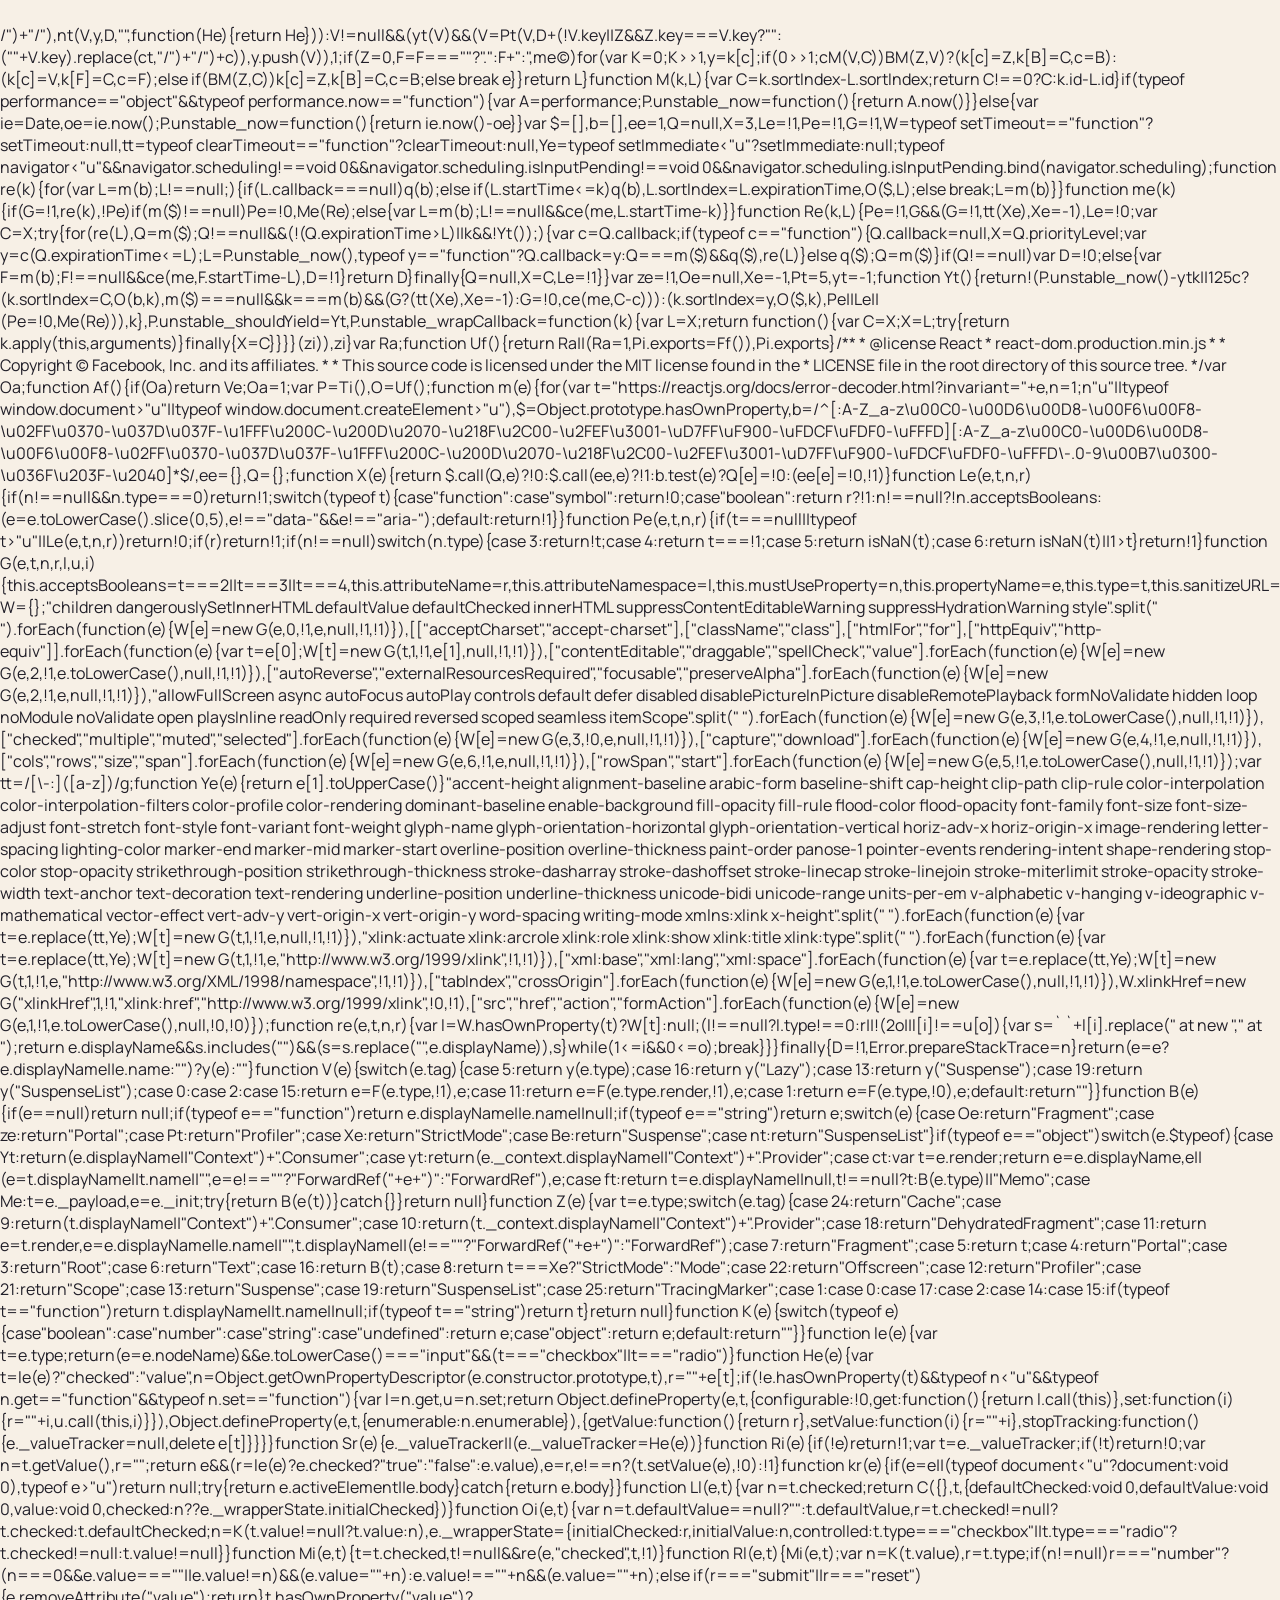
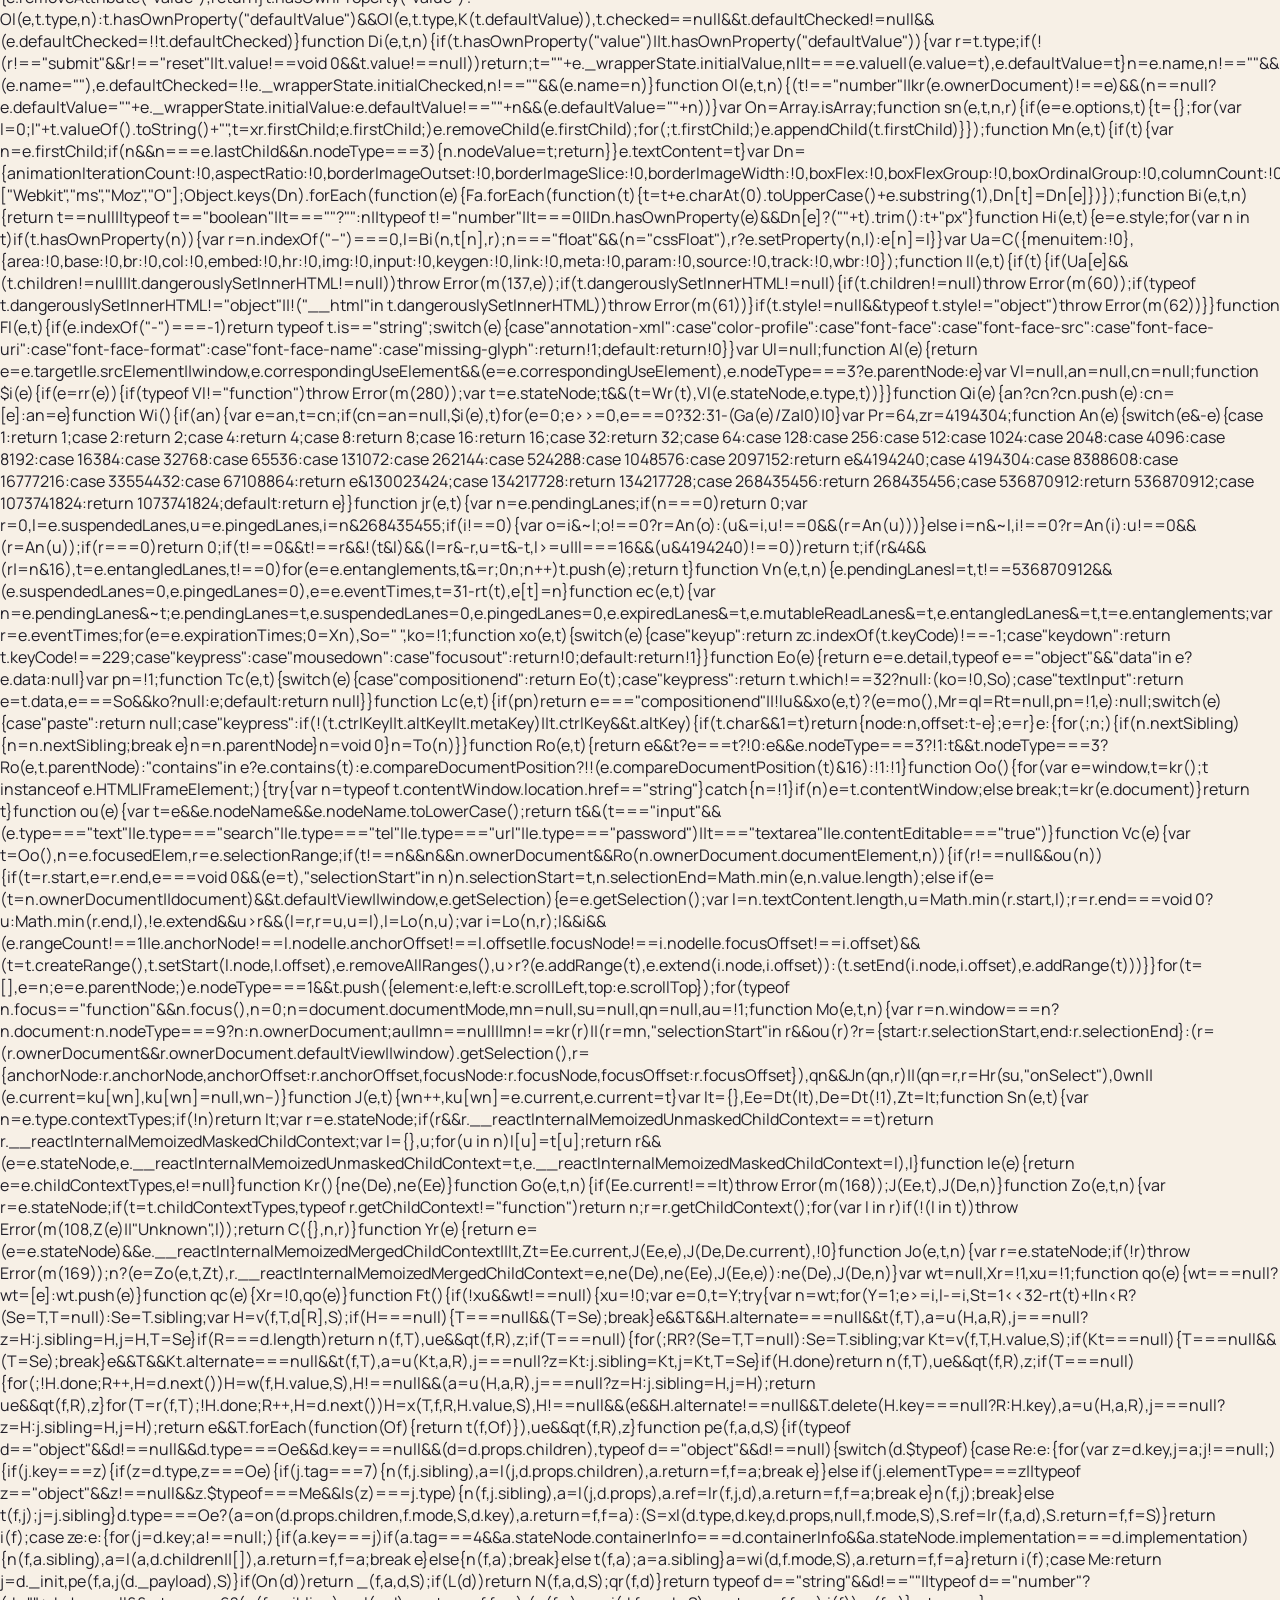
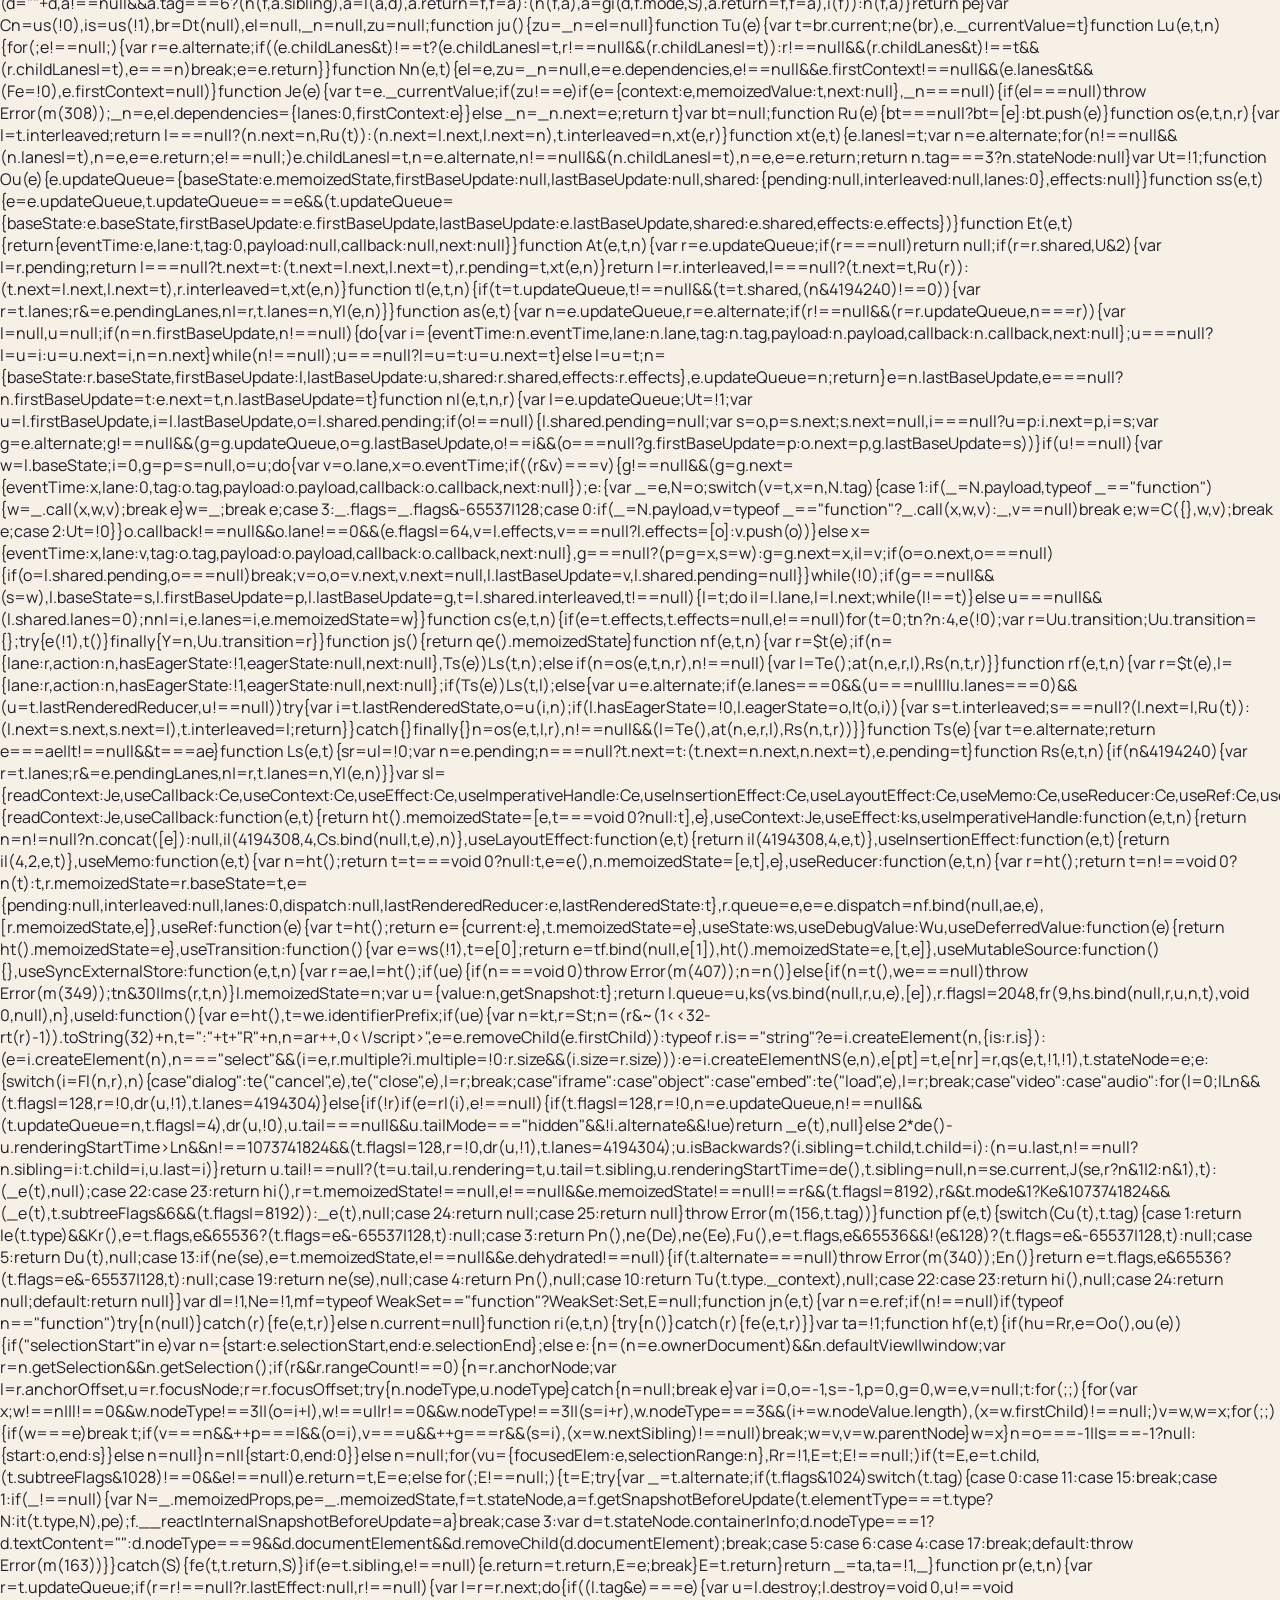
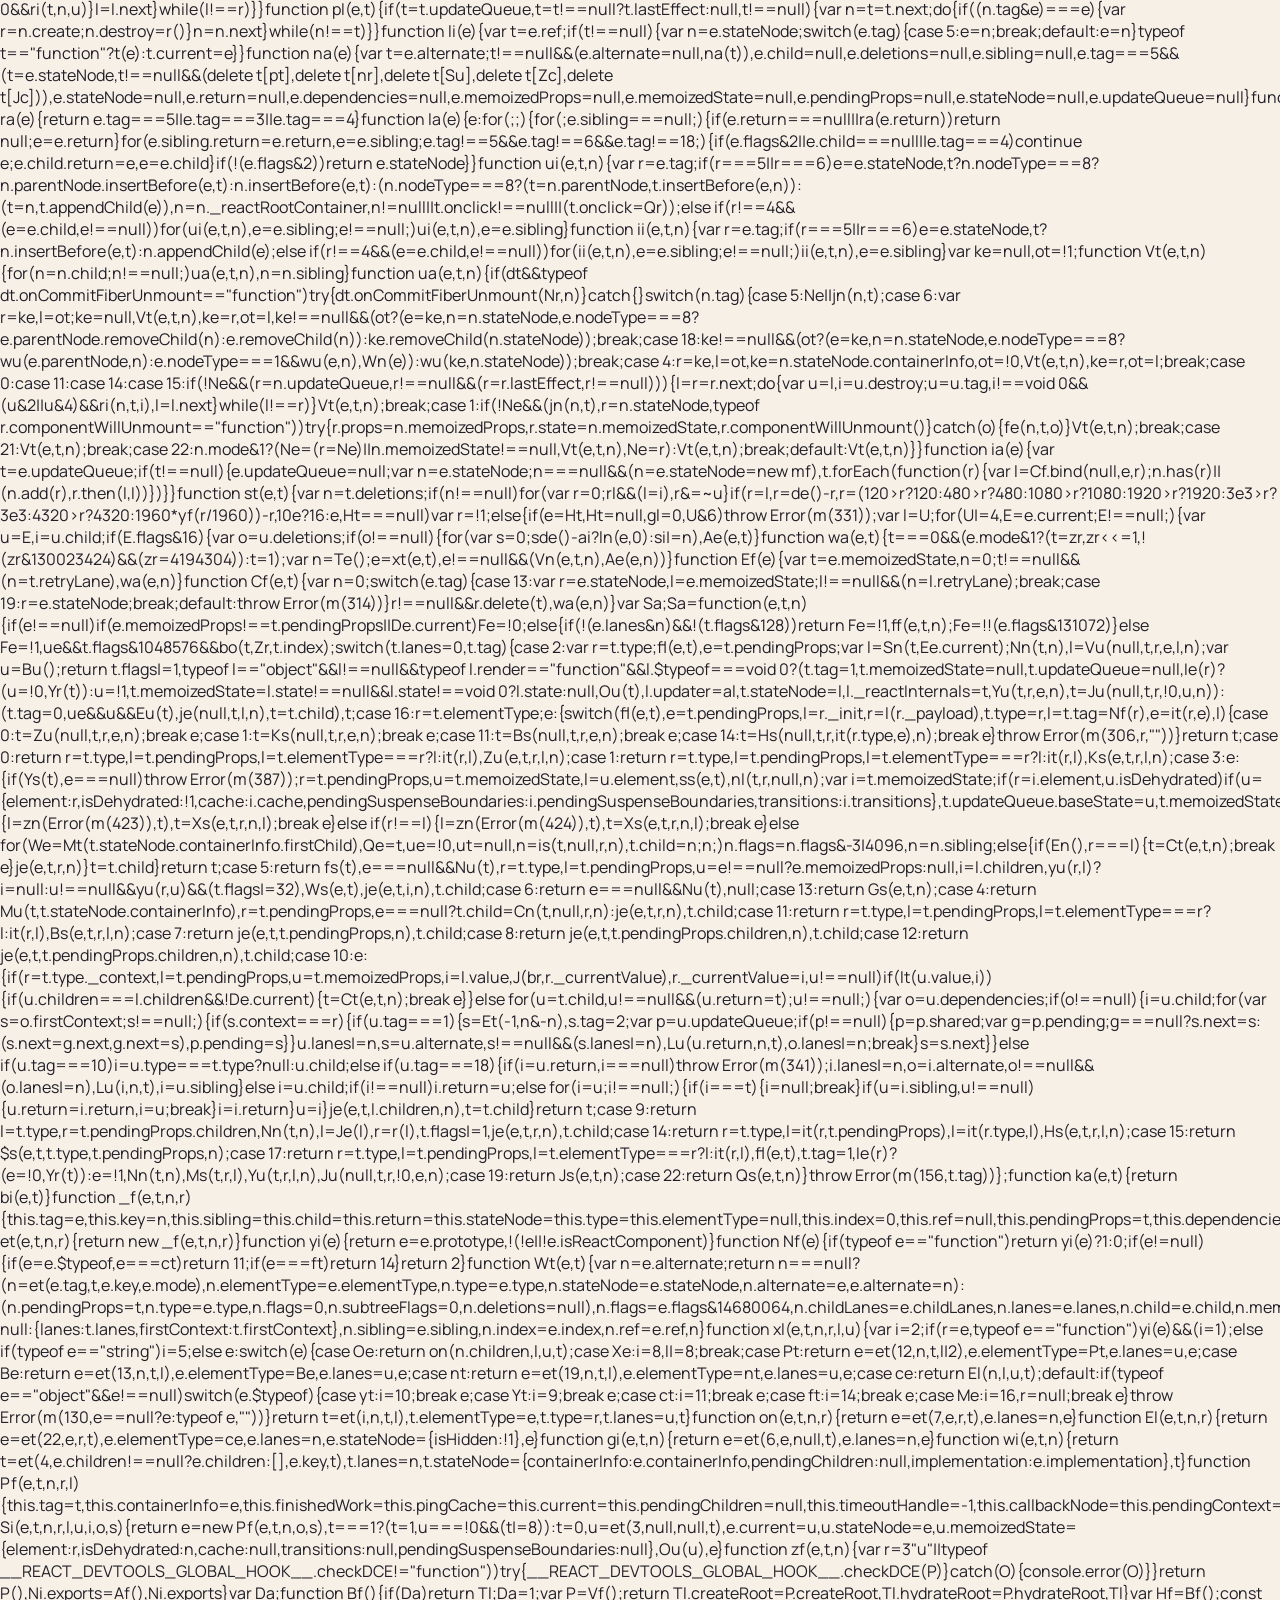
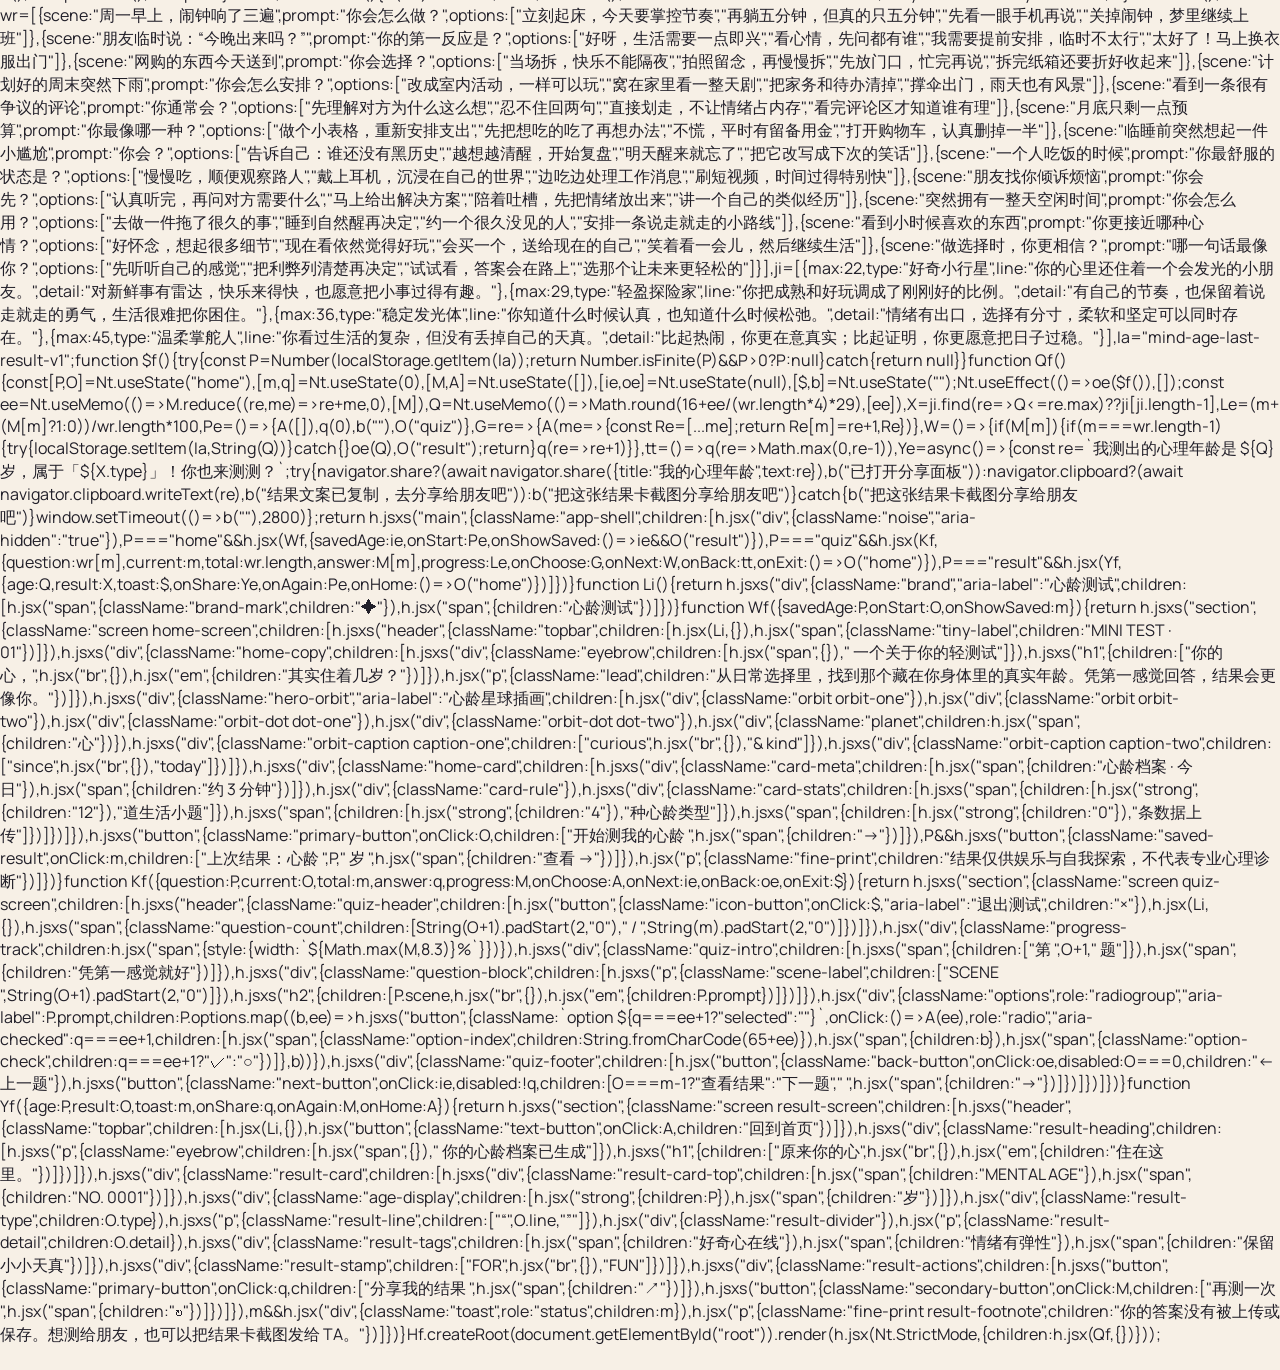
==== index.html @ 65d431ed "chore: set GitHub Pages entrypoint" ====
<!doctype html>
<html lang="zh-CN">
  <head>
    <meta charset="UTF-8" />
    <meta name="viewport" content="width=device-width, initial-scale=1.0, viewport-fit=cover" />
    <meta name="theme-color" content="#f7f0e6" />
    <meta name="description" content="一个轻松有趣的心理年龄互动测试。" />
    <link rel="icon" href="data:image/svg+xml,%3Csvg xmlns='http://www.w3.org/2000/svg' viewBox='0 0 100 100'%3E%3Ccircle cx='50' cy='50' r='46' fill='%23453de6'/%3E%3Ctext x='50' y='65' text-anchor='middle' font-size='54' fill='%23fff8ef'%3E心%3C/text%3E%3C/svg%3E" />
    <title>心龄测试 · 你的心住着几岁？</title>
    <script type="module">(function(){const O=document.createElement("link").relList;if(O&&O.supports&&O.supports("modulepreload"))return;for(const M of document.querySelectorAll('link[rel="modulepreload"]'))q(M);new MutationObserver(M=>{for(const A of M)if(A.type==="childList")for(const ie of A.addedNodes)ie.tagName==="LINK"&&ie.rel==="modulepreload"&&q(ie)}).observe(document,{childList:!0,subtree:!0});function m(M){const A={};return M.integrity&&(A.integrity=M.integrity),M.referrerPolicy&&(A.referrerPolicy=M.referrerPolicy),M.crossOrigin==="use-credentials"?A.credentials="include":M.crossOrigin==="anonymous"?A.credentials="omit":A.credentials="same-origin",A}function q(M){if(M.ep)return;M.ep=!0;const A=m(M);fetch(M.href,A)}})();var Ci={exports:{}},gr={},_i={exports:{}},I={};/**
 * @license React
 * react.production.min.js
 *
 * Copyright (c) Facebook, Inc. and its affiliates.
 *
 * This source code is licensed under the MIT license found in the
 * LICENSE file in the root directory of this source tree.
 */var Pa;function Mf(){if(Pa)return I;Pa=1;var P=Symbol.for("react.element"),O=Symbol.for("react.portal"),m=Symbol.for("react.fragment"),q=Symbol.for("react.strict_mode"),M=Symbol.for("react.profiler"),A=Symbol.for("react.provider"),ie=Symbol.for("react.context"),oe=Symbol.for("react.forward_ref"),$=Symbol.for("react.suspense"),b=Symbol.for("react.memo"),ee=Symbol.for("react.lazy"),Q=Symbol.iterator;function X(c){return c===null||typeof c!="object"?null:(c=Q&&c[Q]||c["@@iterator"],typeof c=="function"?c:null)}var Le={isMounted:function(){return!1},enqueueForceUpdate:function(){},enqueueReplaceState:function(){},enqueueSetState:function(){}},Pe=Object.assign,G={};function W(c,y,D){this.props=c,this.context=y,this.refs=G,this.updater=D||Le}W.prototype.isReactComponent={},W.prototype.setState=function(c,y){if(typeof c!="object"&&typeof c!="function"&&c!=null)throw Error("setState(...): takes an object of state variables to update or a function which returns an object of state variables.");this.updater.enqueueSetState(this,c,y,"setState")},W.prototype.forceUpdate=function(c){this.updater.enqueueForceUpdate(this,c,"forceUpdate")};function tt(){}tt.prototype=W.prototype;function Ye(c,y,D){this.props=c,this.context=y,this.refs=G,this.updater=D||Le}var re=Ye.prototype=new tt;re.constructor=Ye,Pe(re,W.prototype),re.isPureReactComponent=!0;var me=Array.isArray,Re=Object.prototype.hasOwnProperty,ze={current:null},Oe={key:!0,ref:!0,__self:!0,__source:!0};function Xe(c,y,D){var F,V={},B=null,Z=null;if(y!=null)for(F in y.ref!==void 0&&(Z=y.ref),y.key!==void 0&&(B=""+y.key),y)Re.call(y,F)&&!Oe.hasOwnProperty(F)&&(V[F]=y[F]);var K=arguments.length-2;if(K===1)V.children=D;else if(1<K){for(var le=Array(K),He=0;He<K;He++)le[He]=arguments[He+2];V.children=le}if(c&&c.defaultProps)for(F in K=c.defaultProps,K)V[F]===void 0&&(V[F]=K[F]);return{$typeof:P,type:c,key:B,ref:Z,props:V,_owner:ze.current}}function Pt(c,y){return{$typeof:P,type:c.type,key:y,ref:c.ref,props:c.props,_owner:c._owner}}function yt(c){return typeof c=="object"&&c!==null&&c.$typeof===P}function Yt(c){var y={"=":"=0",":":"=2"};return"$"+c.replace(/[=:]/g,function(D){return y[D]})}var ct=/\/+/g;function Be(c,y){return typeof c=="object"&&c!==null&&c.key!=null?Yt(""+c.key):y.toString(36)}function nt(c,y,D,F,V){var B=typeof c;(B==="undefined"||B==="boolean")&&(c=null);var Z=!1;if(c===null)Z=!0;else switch(B){case"string":case"number":Z=!0;break;case"object":switch(c.$typeof){case P:case O:Z=!0}}if(Z)return Z=c,V=V(Z),c=F===""?"."+Be(Z,0):F,me(V)?(D="",c!=null&&(D=c.replace(ct,"<script type="module" crossorigin src="/assets/index-CjCJSIDl.js"></script>/")+"/"),nt(V,y,D,"",function(He){return He})):V!=null&&(yt(V)&&(V=Pt(V,D+(!V.key||Z&&Z.key===V.key?"":(""+V.key).replace(ct,"<script type="module" crossorigin src="/assets/index-CjCJSIDl.js"></script>/")+"/")+c)),y.push(V)),1;if(Z=0,F=F===""?".":F+":",me(c))for(var K=0;K<c.length;K++){B=c[K];var le=F+Be(B,K);Z+=nt(B,y,D,le,V)}else if(le=X(c),typeof le=="function")for(c=le.call(c),K=0;!(B=c.next()).done;)B=B.value,le=F+Be(B,K++),Z+=nt(B,y,D,le,V);else if(B==="object")throw y=String(c),Error("Objects are not valid as a React child (found: "+(y==="[object Object]"?"object with keys {"+Object.keys(c).join(", ")+"}":y)+"). If you meant to render a collection of children, use an array instead.");return Z}function ft(c,y,D){if(c==null)return c;var F=[],V=0;return nt(c,F,"","",function(B){return y.call(D,B,V++)}),F}function Me(c){if(c._status===-1){var y=c._result;y=y(),y.then(function(D){(c._status===0||c._status===-1)&&(c._status=1,c._result=D)},function(D){(c._status===0||c._status===-1)&&(c._status=2,c._result=D)}),c._status===-1&&(c._status=0,c._result=y)}if(c._status===1)return c._result.default;throw c._result}var ce={current:null},k={transition:null},L={ReactCurrentDispatcher:ce,ReactCurrentBatchConfig:k,ReactCurrentOwner:ze};function C(){throw Error("act(...) is not supported in production builds of React.")}return I.Children={map:ft,forEach:function(c,y,D){ft(c,function(){y.apply(this,arguments)},D)},count:function(c){var y=0;return ft(c,function(){y++}),y},toArray:function(c){return ft(c,function(y){return y})||[]},only:function(c){if(!yt(c))throw Error("React.Children.only expected to receive a single React element child.");return c}},I.Component=W,I.Fragment=m,I.Profiler=M,I.PureComponent=Ye,I.StrictMode=q,I.Suspense=$,I.__SECRET_INTERNALS_DO_NOT_USE_OR_YOU_WILL_BE_FIRED=L,I.act=C,I.cloneElement=function(c,y,D){if(c==null)throw Error("React.cloneElement(...): The argument must be a React element, but you passed "+c+".");var F=Pe({},c.props),V=c.key,B=c.ref,Z=c._owner;if(y!=null){if(y.ref!==void 0&&(B=y.ref,Z=ze.current),y.key!==void 0&&(V=""+y.key),c.type&&c.type.defaultProps)var K=c.type.defaultProps;for(le in y)Re.call(y,le)&&!Oe.hasOwnProperty(le)&&(F[le]=y[le]===void 0&&K!==void 0?K[le]:y[le])}var le=arguments.length-2;if(le===1)F.children=D;else if(1<le){K=Array(le);for(var He=0;He<le;He++)K[He]=arguments[He+2];F.children=K}return{$typeof:P,type:c.type,key:V,ref:B,props:F,_owner:Z}},I.createContext=function(c){return c={$typeof:ie,_currentValue:c,_currentValue2:c,_threadCount:0,Provider:null,Consumer:null,_defaultValue:null,_globalName:null},c.Provider={$typeof:A,_context:c},c.Consumer=c},I.createElement=Xe,I.createFactory=function(c){var y=Xe.bind(null,c);return y.type=c,y},I.createRef=function(){return{current:null}},I.forwardRef=function(c){return{$typeof:oe,render:c}},I.isValidElement=yt,I.lazy=function(c){return{$typeof:ee,_payload:{_status:-1,_result:c},_init:Me}},I.memo=function(c,y){return{$typeof:b,type:c,compare:y===void 0?null:y}},I.startTransition=function(c){var y=k.transition;k.transition={};try{c()}finally{k.transition=y}},I.unstable_act=C,I.useCallback=function(c,y){return ce.current.useCallback(c,y)},I.useContext=function(c){return ce.current.useContext(c)},I.useDebugValue=function(){},I.useDeferredValue=function(c){return ce.current.useDeferredValue(c)},I.useEffect=function(c,y){return ce.current.useEffect(c,y)},I.useId=function(){return ce.current.useId()},I.useImperativeHandle=function(c,y,D){return ce.current.useImperativeHandle(c,y,D)},I.useInsertionEffect=function(c,y){return ce.current.useInsertionEffect(c,y)},I.useLayoutEffect=function(c,y){return ce.current.useLayoutEffect(c,y)},I.useMemo=function(c,y){return ce.current.useMemo(c,y)},I.useReducer=function(c,y,D){return ce.current.useReducer(c,y,D)},I.useRef=function(c){return ce.current.useRef(c)},I.useState=function(c){return ce.current.useState(c)},I.useSyncExternalStore=function(c,y,D){return ce.current.useSyncExternalStore(c,y,D)},I.useTransition=function(){return ce.current.useTransition()},I.version="18.3.1",I}var za;function Ti(){return za||(za=1,_i.exports=Mf()),_i.exports}/**
 * @license React
 * react-jsx-runtime.production.min.js
 *
 * Copyright (c) Facebook, Inc. and its affiliates.
 *
 * This source code is licensed under the MIT license found in the
 * LICENSE file in the root directory of this source tree.
 */var ja;function Df(){if(ja)return gr;ja=1;var P=Ti(),O=Symbol.for("react.element"),m=Symbol.for("react.fragment"),q=Object.prototype.hasOwnProperty,M=P.__SECRET_INTERNALS_DO_NOT_USE_OR_YOU_WILL_BE_FIRED.ReactCurrentOwner,A={key:!0,ref:!0,__self:!0,__source:!0};function ie(oe,$,b){var ee,Q={},X=null,Le=null;b!==void 0&&(X=""+b),$.key!==void 0&&(X=""+$.key),$.ref!==void 0&&(Le=$.ref);for(ee in $)q.call($,ee)&&!A.hasOwnProperty(ee)&&(Q[ee]=$[ee]);if(oe&&oe.defaultProps)for(ee in $=oe.defaultProps,$)Q[ee]===void 0&&(Q[ee]=$[ee]);return{$typeof:O,type:oe,key:X,ref:Le,props:Q,_owner:M.current}}return gr.Fragment=m,gr.jsx=ie,gr.jsxs=ie,gr}var Ta;function If(){return Ta||(Ta=1,Ci.exports=Df()),Ci.exports}var h=If(),Nt=Ti(),Tl={},Ni={exports:{}},Ve={},Pi={exports:{}},zi={};/**
 * @license React
 * scheduler.production.min.js
 *
 * Copyright (c) Facebook, Inc. and its affiliates.
 *
 * This source code is licensed under the MIT license found in the
 * LICENSE file in the root directory of this source tree.
 */var La;function Ff(){return La||(La=1,function(P){function O(k,L){var C=k.length;k.push(L);e:for(;0<C;){var c=C-1>>>1,y=k[c];if(0<M(y,L))k[c]=L,k[C]=y,C=c;else break e}}function m(k){return k.length===0?null:k[0]}function q(k){if(k.length===0)return null;var L=k[0],C=k.pop();if(C!==L){k[0]=C;e:for(var c=0,y=k.length,D=y>>>1;c<D;){var F=2*(c+1)-1,V=k[F],B=F+1,Z=k[B];if(0>M(V,C))B<y&&0>M(Z,V)?(k[c]=Z,k[B]=C,c=B):(k[c]=V,k[F]=C,c=F);else if(B<y&&0>M(Z,C))k[c]=Z,k[B]=C,c=B;else break e}}return L}function M(k,L){var C=k.sortIndex-L.sortIndex;return C!==0?C:k.id-L.id}if(typeof performance=="object"&&typeof performance.now=="function"){var A=performance;P.unstable_now=function(){return A.now()}}else{var ie=Date,oe=ie.now();P.unstable_now=function(){return ie.now()-oe}}var $=[],b=[],ee=1,Q=null,X=3,Le=!1,Pe=!1,G=!1,W=typeof setTimeout=="function"?setTimeout:null,tt=typeof clearTimeout=="function"?clearTimeout:null,Ye=typeof setImmediate<"u"?setImmediate:null;typeof navigator<"u"&&navigator.scheduling!==void 0&&navigator.scheduling.isInputPending!==void 0&&navigator.scheduling.isInputPending.bind(navigator.scheduling);function re(k){for(var L=m(b);L!==null;){if(L.callback===null)q(b);else if(L.startTime<=k)q(b),L.sortIndex=L.expirationTime,O($,L);else break;L=m(b)}}function me(k){if(G=!1,re(k),!Pe)if(m($)!==null)Pe=!0,Me(Re);else{var L=m(b);L!==null&&ce(me,L.startTime-k)}}function Re(k,L){Pe=!1,G&&(G=!1,tt(Xe),Xe=-1),Le=!0;var C=X;try{for(re(L),Q=m($);Q!==null&&(!(Q.expirationTime>L)||k&&!Yt());){var c=Q.callback;if(typeof c=="function"){Q.callback=null,X=Q.priorityLevel;var y=c(Q.expirationTime<=L);L=P.unstable_now(),typeof y=="function"?Q.callback=y:Q===m($)&&q($),re(L)}else q($);Q=m($)}if(Q!==null)var D=!0;else{var F=m(b);F!==null&&ce(me,F.startTime-L),D=!1}return D}finally{Q=null,X=C,Le=!1}}var ze=!1,Oe=null,Xe=-1,Pt=5,yt=-1;function Yt(){return!(P.unstable_now()-yt<Pt)}function ct(){if(Oe!==null){var k=P.unstable_now();yt=k;var L=!0;try{L=Oe(!0,k)}finally{L?Be():(ze=!1,Oe=null)}}else ze=!1}var Be;if(typeof Ye=="function")Be=function(){Ye(ct)};else if(typeof MessageChannel<"u"){var nt=new MessageChannel,ft=nt.port2;nt.port1.onmessage=ct,Be=function(){ft.postMessage(null)}}else Be=function(){W(ct,0)};function Me(k){Oe=k,ze||(ze=!0,Be())}function ce(k,L){Xe=W(function(){k(P.unstable_now())},L)}P.unstable_IdlePriority=5,P.unstable_ImmediatePriority=1,P.unstable_LowPriority=4,P.unstable_NormalPriority=3,P.unstable_Profiling=null,P.unstable_UserBlockingPriority=2,P.unstable_cancelCallback=function(k){k.callback=null},P.unstable_continueExecution=function(){Pe||Le||(Pe=!0,Me(Re))},P.unstable_forceFrameRate=function(k){0>k||125<k?console.error("forceFrameRate takes a positive int between 0 and 125, forcing frame rates higher than 125 fps is not supported"):Pt=0<k?Math.floor(1e3/k):5},P.unstable_getCurrentPriorityLevel=function(){return X},P.unstable_getFirstCallbackNode=function(){return m($)},P.unstable_next=function(k){switch(X){case 1:case 2:case 3:var L=3;break;default:L=X}var C=X;X=L;try{return k()}finally{X=C}},P.unstable_pauseExecution=function(){},P.unstable_requestPaint=function(){},P.unstable_runWithPriority=function(k,L){switch(k){case 1:case 2:case 3:case 4:case 5:break;default:k=3}var C=X;X=k;try{return L()}finally{X=C}},P.unstable_scheduleCallback=function(k,L,C){var c=P.unstable_now();switch(typeof C=="object"&&C!==null?(C=C.delay,C=typeof C=="number"&&0<C?c+C:c):C=c,k){case 1:var y=-1;break;case 2:y=250;break;case 5:y=1073741823;break;case 4:y=1e4;break;default:y=5e3}return y=C+y,k={id:ee++,callback:L,priorityLevel:k,startTime:C,expirationTime:y,sortIndex:-1},C>c?(k.sortIndex=C,O(b,k),m($)===null&&k===m(b)&&(G?(tt(Xe),Xe=-1):G=!0,ce(me,C-c))):(k.sortIndex=y,O($,k),Pe||Le||(Pe=!0,Me(Re))),k},P.unstable_shouldYield=Yt,P.unstable_wrapCallback=function(k){var L=X;return function(){var C=X;X=L;try{return k.apply(this,arguments)}finally{X=C}}}}(zi)),zi}var Ra;function Uf(){return Ra||(Ra=1,Pi.exports=Ff()),Pi.exports}/**
 * @license React
 * react-dom.production.min.js
 *
 * Copyright (c) Facebook, Inc. and its affiliates.
 *
 * This source code is licensed under the MIT license found in the
 * LICENSE file in the root directory of this source tree.
 */var Oa;function Af(){if(Oa)return Ve;Oa=1;var P=Ti(),O=Uf();function m(e){for(var t="https://reactjs.org/docs/error-decoder.html?invariant="+e,n=1;n<arguments.length;n++)t+="&args[]="+encodeURIComponent(arguments[n]);return"Minified React error #"+e+"; visit "+t+" for the full message or use the non-minified dev environment for full errors and additional helpful warnings."}var q=new Set,M={};function A(e,t){ie(e,t),ie(e+"Capture",t)}function ie(e,t){for(M[e]=t,e=0;e<t.length;e++)q.add(t[e])}var oe=!(typeof window>"u"||typeof window.document>"u"||typeof window.document.createElement>"u"),$=Object.prototype.hasOwnProperty,b=/^[:A-Z_a-z\u00C0-\u00D6\u00D8-\u00F6\u00F8-\u02FF\u0370-\u037D\u037F-\u1FFF\u200C-\u200D\u2070-\u218F\u2C00-\u2FEF\u3001-\uD7FF\uF900-\uFDCF\uFDF0-\uFFFD][:A-Z_a-z\u00C0-\u00D6\u00D8-\u00F6\u00F8-\u02FF\u0370-\u037D\u037F-\u1FFF\u200C-\u200D\u2070-\u218F\u2C00-\u2FEF\u3001-\uD7FF\uF900-\uFDCF\uFDF0-\uFFFD\-.0-9\u00B7\u0300-\u036F\u203F-\u2040]*$/,ee={},Q={};function X(e){return $.call(Q,e)?!0:$.call(ee,e)?!1:b.test(e)?Q[e]=!0:(ee[e]=!0,!1)}function Le(e,t,n,r){if(n!==null&&n.type===0)return!1;switch(typeof t){case"function":case"symbol":return!0;case"boolean":return r?!1:n!==null?!n.acceptsBooleans:(e=e.toLowerCase().slice(0,5),e!=="data-"&&e!=="aria-");default:return!1}}function Pe(e,t,n,r){if(t===null||typeof t>"u"||Le(e,t,n,r))return!0;if(r)return!1;if(n!==null)switch(n.type){case 3:return!t;case 4:return t===!1;case 5:return isNaN(t);case 6:return isNaN(t)||1>t}return!1}function G(e,t,n,r,l,u,i){this.acceptsBooleans=t===2||t===3||t===4,this.attributeName=r,this.attributeNamespace=l,this.mustUseProperty=n,this.propertyName=e,this.type=t,this.sanitizeURL=u,this.removeEmptyString=i}var W={};"children dangerouslySetInnerHTML defaultValue defaultChecked innerHTML suppressContentEditableWarning suppressHydrationWarning style".split(" ").forEach(function(e){W[e]=new G(e,0,!1,e,null,!1,!1)}),[["acceptCharset","accept-charset"],["className","class"],["htmlFor","for"],["httpEquiv","http-equiv"]].forEach(function(e){var t=e[0];W[t]=new G(t,1,!1,e[1],null,!1,!1)}),["contentEditable","draggable","spellCheck","value"].forEach(function(e){W[e]=new G(e,2,!1,e.toLowerCase(),null,!1,!1)}),["autoReverse","externalResourcesRequired","focusable","preserveAlpha"].forEach(function(e){W[e]=new G(e,2,!1,e,null,!1,!1)}),"allowFullScreen async autoFocus autoPlay controls default defer disabled disablePictureInPicture disableRemotePlayback formNoValidate hidden loop noModule noValidate open playsInline readOnly required reversed scoped seamless itemScope".split(" ").forEach(function(e){W[e]=new G(e,3,!1,e.toLowerCase(),null,!1,!1)}),["checked","multiple","muted","selected"].forEach(function(e){W[e]=new G(e,3,!0,e,null,!1,!1)}),["capture","download"].forEach(function(e){W[e]=new G(e,4,!1,e,null,!1,!1)}),["cols","rows","size","span"].forEach(function(e){W[e]=new G(e,6,!1,e,null,!1,!1)}),["rowSpan","start"].forEach(function(e){W[e]=new G(e,5,!1,e.toLowerCase(),null,!1,!1)});var tt=/[\-:]([a-z])/g;function Ye(e){return e[1].toUpperCase()}"accent-height alignment-baseline arabic-form baseline-shift cap-height clip-path clip-rule color-interpolation color-interpolation-filters color-profile color-rendering dominant-baseline enable-background fill-opacity fill-rule flood-color flood-opacity font-family font-size font-size-adjust font-stretch font-style font-variant font-weight glyph-name glyph-orientation-horizontal glyph-orientation-vertical horiz-adv-x horiz-origin-x image-rendering letter-spacing lighting-color marker-end marker-mid marker-start overline-position overline-thickness paint-order panose-1 pointer-events rendering-intent shape-rendering stop-color stop-opacity strikethrough-position strikethrough-thickness stroke-dasharray stroke-dashoffset stroke-linecap stroke-linejoin stroke-miterlimit stroke-opacity stroke-width text-anchor text-decoration text-rendering underline-position underline-thickness unicode-bidi unicode-range units-per-em v-alphabetic v-hanging v-ideographic v-mathematical vector-effect vert-adv-y vert-origin-x vert-origin-y word-spacing writing-mode xmlns:xlink x-height".split(" ").forEach(function(e){var t=e.replace(tt,Ye);W[t]=new G(t,1,!1,e,null,!1,!1)}),"xlink:actuate xlink:arcrole xlink:role xlink:show xlink:title xlink:type".split(" ").forEach(function(e){var t=e.replace(tt,Ye);W[t]=new G(t,1,!1,e,"http://www.w3.org/1999/xlink",!1,!1)}),["xml:base","xml:lang","xml:space"].forEach(function(e){var t=e.replace(tt,Ye);W[t]=new G(t,1,!1,e,"http://www.w3.org/XML/1998/namespace",!1,!1)}),["tabIndex","crossOrigin"].forEach(function(e){W[e]=new G(e,1,!1,e.toLowerCase(),null,!1,!1)}),W.xlinkHref=new G("xlinkHref",1,!1,"xlink:href","http://www.w3.org/1999/xlink",!0,!1),["src","href","action","formAction"].forEach(function(e){W[e]=new G(e,1,!1,e.toLowerCase(),null,!0,!0)});function re(e,t,n,r){var l=W.hasOwnProperty(t)?W[t]:null;(l!==null?l.type!==0:r||!(2<t.length)||t[0]!=="o"&&t[0]!=="O"||t[1]!=="n"&&t[1]!=="N")&&(Pe(t,n,l,r)&&(n=null),r||l===null?X(t)&&(n===null?e.removeAttribute(t):e.setAttribute(t,""+n)):l.mustUseProperty?e[l.propertyName]=n===null?l.type===3?!1:"":n:(t=l.attributeName,r=l.attributeNamespace,n===null?e.removeAttribute(t):(l=l.type,n=l===3||l===4&&n===!0?"":""+n,r?e.setAttributeNS(r,t,n):e.setAttribute(t,n))))}var me=P.__SECRET_INTERNALS_DO_NOT_USE_OR_YOU_WILL_BE_FIRED,Re=Symbol.for("react.element"),ze=Symbol.for("react.portal"),Oe=Symbol.for("react.fragment"),Xe=Symbol.for("react.strict_mode"),Pt=Symbol.for("react.profiler"),yt=Symbol.for("react.provider"),Yt=Symbol.for("react.context"),ct=Symbol.for("react.forward_ref"),Be=Symbol.for("react.suspense"),nt=Symbol.for("react.suspense_list"),ft=Symbol.for("react.memo"),Me=Symbol.for("react.lazy"),ce=Symbol.for("react.offscreen"),k=Symbol.iterator;function L(e){return e===null||typeof e!="object"?null:(e=k&&e[k]||e["@@iterator"],typeof e=="function"?e:null)}var C=Object.assign,c;function y(e){if(c===void 0)try{throw Error()}catch(n){var t=n.stack.trim().match(/\n( *(at )?)/);c=t&&t[1]||""}return`
`+c+e}var D=!1;function F(e,t){if(!e||D)return"";D=!0;var n=Error.prepareStackTrace;Error.prepareStackTrace=void 0;try{if(t)if(t=function(){throw Error()},Object.defineProperty(t.prototype,"props",{set:function(){throw Error()}}),typeof Reflect=="object"&&Reflect.construct){try{Reflect.construct(t,[])}catch(p){var r=p}Reflect.construct(e,[],t)}else{try{t.call()}catch(p){r=p}e.call(t.prototype)}else{try{throw Error()}catch(p){r=p}e()}}catch(p){if(p&&r&&typeof p.stack=="string"){for(var l=p.stack.split(`
`),u=r.stack.split(`
`),i=l.length-1,o=u.length-1;1<=i&&0<=o&&l[i]!==u[o];)o--;for(;1<=i&&0<=o;i--,o--)if(l[i]!==u[o]){if(i!==1||o!==1)do if(i--,o--,0>o||l[i]!==u[o]){var s=`
`+l[i].replace(" at new "," at ");return e.displayName&&s.includes("<anonymous>")&&(s=s.replace("<anonymous>",e.displayName)),s}while(1<=i&&0<=o);break}}}finally{D=!1,Error.prepareStackTrace=n}return(e=e?e.displayName||e.name:"")?y(e):""}function V(e){switch(e.tag){case 5:return y(e.type);case 16:return y("Lazy");case 13:return y("Suspense");case 19:return y("SuspenseList");case 0:case 2:case 15:return e=F(e.type,!1),e;case 11:return e=F(e.type.render,!1),e;case 1:return e=F(e.type,!0),e;default:return""}}function B(e){if(e==null)return null;if(typeof e=="function")return e.displayName||e.name||null;if(typeof e=="string")return e;switch(e){case Oe:return"Fragment";case ze:return"Portal";case Pt:return"Profiler";case Xe:return"StrictMode";case Be:return"Suspense";case nt:return"SuspenseList"}if(typeof e=="object")switch(e.$typeof){case Yt:return(e.displayName||"Context")+".Consumer";case yt:return(e._context.displayName||"Context")+".Provider";case ct:var t=e.render;return e=e.displayName,e||(e=t.displayName||t.name||"",e=e!==""?"ForwardRef("+e+")":"ForwardRef"),e;case ft:return t=e.displayName||null,t!==null?t:B(e.type)||"Memo";case Me:t=e._payload,e=e._init;try{return B(e(t))}catch{}}return null}function Z(e){var t=e.type;switch(e.tag){case 24:return"Cache";case 9:return(t.displayName||"Context")+".Consumer";case 10:return(t._context.displayName||"Context")+".Provider";case 18:return"DehydratedFragment";case 11:return e=t.render,e=e.displayName||e.name||"",t.displayName||(e!==""?"ForwardRef("+e+")":"ForwardRef");case 7:return"Fragment";case 5:return t;case 4:return"Portal";case 3:return"Root";case 6:return"Text";case 16:return B(t);case 8:return t===Xe?"StrictMode":"Mode";case 22:return"Offscreen";case 12:return"Profiler";case 21:return"Scope";case 13:return"Suspense";case 19:return"SuspenseList";case 25:return"TracingMarker";case 1:case 0:case 17:case 2:case 14:case 15:if(typeof t=="function")return t.displayName||t.name||null;if(typeof t=="string")return t}return null}function K(e){switch(typeof e){case"boolean":case"number":case"string":case"undefined":return e;case"object":return e;default:return""}}function le(e){var t=e.type;return(e=e.nodeName)&&e.toLowerCase()==="input"&&(t==="checkbox"||t==="radio")}function He(e){var t=le(e)?"checked":"value",n=Object.getOwnPropertyDescriptor(e.constructor.prototype,t),r=""+e[t];if(!e.hasOwnProperty(t)&&typeof n<"u"&&typeof n.get=="function"&&typeof n.set=="function"){var l=n.get,u=n.set;return Object.defineProperty(e,t,{configurable:!0,get:function(){return l.call(this)},set:function(i){r=""+i,u.call(this,i)}}),Object.defineProperty(e,t,{enumerable:n.enumerable}),{getValue:function(){return r},setValue:function(i){r=""+i},stopTracking:function(){e._valueTracker=null,delete e[t]}}}}function Sr(e){e._valueTracker||(e._valueTracker=He(e))}function Ri(e){if(!e)return!1;var t=e._valueTracker;if(!t)return!0;var n=t.getValue(),r="";return e&&(r=le(e)?e.checked?"true":"false":e.value),e=r,e!==n?(t.setValue(e),!0):!1}function kr(e){if(e=e||(typeof document<"u"?document:void 0),typeof e>"u")return null;try{return e.activeElement||e.body}catch{return e.body}}function Ll(e,t){var n=t.checked;return C({},t,{defaultChecked:void 0,defaultValue:void 0,value:void 0,checked:n??e._wrapperState.initialChecked})}function Oi(e,t){var n=t.defaultValue==null?"":t.defaultValue,r=t.checked!=null?t.checked:t.defaultChecked;n=K(t.value!=null?t.value:n),e._wrapperState={initialChecked:r,initialValue:n,controlled:t.type==="checkbox"||t.type==="radio"?t.checked!=null:t.value!=null}}function Mi(e,t){t=t.checked,t!=null&&re(e,"checked",t,!1)}function Rl(e,t){Mi(e,t);var n=K(t.value),r=t.type;if(n!=null)r==="number"?(n===0&&e.value===""||e.value!=n)&&(e.value=""+n):e.value!==""+n&&(e.value=""+n);else if(r==="submit"||r==="reset"){e.removeAttribute("value");return}t.hasOwnProperty("value")?Ol(e,t.type,n):t.hasOwnProperty("defaultValue")&&Ol(e,t.type,K(t.defaultValue)),t.checked==null&&t.defaultChecked!=null&&(e.defaultChecked=!!t.defaultChecked)}function Di(e,t,n){if(t.hasOwnProperty("value")||t.hasOwnProperty("defaultValue")){var r=t.type;if(!(r!=="submit"&&r!=="reset"||t.value!==void 0&&t.value!==null))return;t=""+e._wrapperState.initialValue,n||t===e.value||(e.value=t),e.defaultValue=t}n=e.name,n!==""&&(e.name=""),e.defaultChecked=!!e._wrapperState.initialChecked,n!==""&&(e.name=n)}function Ol(e,t,n){(t!=="number"||kr(e.ownerDocument)!==e)&&(n==null?e.defaultValue=""+e._wrapperState.initialValue:e.defaultValue!==""+n&&(e.defaultValue=""+n))}var On=Array.isArray;function sn(e,t,n,r){if(e=e.options,t){t={};for(var l=0;l<n.length;l++)t["$"+n[l]]=!0;for(n=0;n<e.length;n++)l=t.hasOwnProperty("$"+e[n].value),e[n].selected!==l&&(e[n].selected=l),l&&r&&(e[n].defaultSelected=!0)}else{for(n=""+K(n),t=null,l=0;l<e.length;l++){if(e[l].value===n){e[l].selected=!0,r&&(e[l].defaultSelected=!0);return}t!==null||e[l].disabled||(t=e[l])}t!==null&&(t.selected=!0)}}function Ml(e,t){if(t.dangerouslySetInnerHTML!=null)throw Error(m(91));return C({},t,{value:void 0,defaultValue:void 0,children:""+e._wrapperState.initialValue})}function Ii(e,t){var n=t.value;if(n==null){if(n=t.children,t=t.defaultValue,n!=null){if(t!=null)throw Error(m(92));if(On(n)){if(1<n.length)throw Error(m(93));n=n[0]}t=n}t==null&&(t=""),n=t}e._wrapperState={initialValue:K(n)}}function Fi(e,t){var n=K(t.value),r=K(t.defaultValue);n!=null&&(n=""+n,n!==e.value&&(e.value=n),t.defaultValue==null&&e.defaultValue!==n&&(e.defaultValue=n)),r!=null&&(e.defaultValue=""+r)}function Ui(e){var t=e.textContent;t===e._wrapperState.initialValue&&t!==""&&t!==null&&(e.value=t)}function Ai(e){switch(e){case"svg":return"http://www.w3.org/2000/svg";case"math":return"http://www.w3.org/1998/Math/MathML";default:return"http://www.w3.org/1999/xhtml"}}function Dl(e,t){return e==null||e==="http://www.w3.org/1999/xhtml"?Ai(t):e==="http://www.w3.org/2000/svg"&&t==="foreignObject"?"http://www.w3.org/1999/xhtml":e}var xr,Vi=function(e){return typeof MSApp<"u"&&MSApp.execUnsafeLocalFunction?function(t,n,r,l){MSApp.execUnsafeLocalFunction(function(){return e(t,n,r,l)})}:e}(function(e,t){if(e.namespaceURI!=="http://www.w3.org/2000/svg"||"innerHTML"in e)e.innerHTML=t;else{for(xr=xr||document.createElement("div"),xr.innerHTML="<svg>"+t.valueOf().toString()+"</svg>",t=xr.firstChild;e.firstChild;)e.removeChild(e.firstChild);for(;t.firstChild;)e.appendChild(t.firstChild)}});function Mn(e,t){if(t){var n=e.firstChild;if(n&&n===e.lastChild&&n.nodeType===3){n.nodeValue=t;return}}e.textContent=t}var Dn={animationIterationCount:!0,aspectRatio:!0,borderImageOutset:!0,borderImageSlice:!0,borderImageWidth:!0,boxFlex:!0,boxFlexGroup:!0,boxOrdinalGroup:!0,columnCount:!0,columns:!0,flex:!0,flexGrow:!0,flexPositive:!0,flexShrink:!0,flexNegative:!0,flexOrder:!0,gridArea:!0,gridRow:!0,gridRowEnd:!0,gridRowSpan:!0,gridRowStart:!0,gridColumn:!0,gridColumnEnd:!0,gridColumnSpan:!0,gridColumnStart:!0,fontWeight:!0,lineClamp:!0,lineHeight:!0,opacity:!0,order:!0,orphans:!0,tabSize:!0,widows:!0,zIndex:!0,zoom:!0,fillOpacity:!0,floodOpacity:!0,stopOpacity:!0,strokeDasharray:!0,strokeDashoffset:!0,strokeMiterlimit:!0,strokeOpacity:!0,strokeWidth:!0},Fa=["Webkit","ms","Moz","O"];Object.keys(Dn).forEach(function(e){Fa.forEach(function(t){t=t+e.charAt(0).toUpperCase()+e.substring(1),Dn[t]=Dn[e]})});function Bi(e,t,n){return t==null||typeof t=="boolean"||t===""?"":n||typeof t!="number"||t===0||Dn.hasOwnProperty(e)&&Dn[e]?(""+t).trim():t+"px"}function Hi(e,t){e=e.style;for(var n in t)if(t.hasOwnProperty(n)){var r=n.indexOf("--")===0,l=Bi(n,t[n],r);n==="float"&&(n="cssFloat"),r?e.setProperty(n,l):e[n]=l}}var Ua=C({menuitem:!0},{area:!0,base:!0,br:!0,col:!0,embed:!0,hr:!0,img:!0,input:!0,keygen:!0,link:!0,meta:!0,param:!0,source:!0,track:!0,wbr:!0});function Il(e,t){if(t){if(Ua[e]&&(t.children!=null||t.dangerouslySetInnerHTML!=null))throw Error(m(137,e));if(t.dangerouslySetInnerHTML!=null){if(t.children!=null)throw Error(m(60));if(typeof t.dangerouslySetInnerHTML!="object"||!("__html"in t.dangerouslySetInnerHTML))throw Error(m(61))}if(t.style!=null&&typeof t.style!="object")throw Error(m(62))}}function Fl(e,t){if(e.indexOf("-")===-1)return typeof t.is=="string";switch(e){case"annotation-xml":case"color-profile":case"font-face":case"font-face-src":case"font-face-uri":case"font-face-format":case"font-face-name":case"missing-glyph":return!1;default:return!0}}var Ul=null;function Al(e){return e=e.target||e.srcElement||window,e.correspondingUseElement&&(e=e.correspondingUseElement),e.nodeType===3?e.parentNode:e}var Vl=null,an=null,cn=null;function $i(e){if(e=rr(e)){if(typeof Vl!="function")throw Error(m(280));var t=e.stateNode;t&&(t=Wr(t),Vl(e.stateNode,e.type,t))}}function Qi(e){an?cn?cn.push(e):cn=[e]:an=e}function Wi(){if(an){var e=an,t=cn;if(cn=an=null,$i(e),t)for(e=0;e<t.length;e++)$i(t[e])}}function Ki(e,t){return e(t)}function Yi(){}var Bl=!1;function Xi(e,t,n){if(Bl)return e(t,n);Bl=!0;try{return Ki(e,t,n)}finally{Bl=!1,(an!==null||cn!==null)&&(Yi(),Wi())}}function In(e,t){var n=e.stateNode;if(n===null)return null;var r=Wr(n);if(r===null)return null;n=r[t];e:switch(t){case"onClick":case"onClickCapture":case"onDoubleClick":case"onDoubleClickCapture":case"onMouseDown":case"onMouseDownCapture":case"onMouseMove":case"onMouseMoveCapture":case"onMouseUp":case"onMouseUpCapture":case"onMouseEnter":(r=!r.disabled)||(e=e.type,r=!(e==="button"||e==="input"||e==="select"||e==="textarea")),e=!r;break e;default:e=!1}if(e)return null;if(n&&typeof n!="function")throw Error(m(231,t,typeof n));return n}var Hl=!1;if(oe)try{var Fn={};Object.defineProperty(Fn,"passive",{get:function(){Hl=!0}}),window.addEventListener("test",Fn,Fn),window.removeEventListener("test",Fn,Fn)}catch{Hl=!1}function Aa(e,t,n,r,l,u,i,o,s){var p=Array.prototype.slice.call(arguments,3);try{t.apply(n,p)}catch(g){this.onError(g)}}var Un=!1,Er=null,Cr=!1,$l=null,Va={onError:function(e){Un=!0,Er=e}};function Ba(e,t,n,r,l,u,i,o,s){Un=!1,Er=null,Aa.apply(Va,arguments)}function Ha(e,t,n,r,l,u,i,o,s){if(Ba.apply(this,arguments),Un){if(Un){var p=Er;Un=!1,Er=null}else throw Error(m(198));Cr||(Cr=!0,$l=p)}}function Xt(e){var t=e,n=e;if(e.alternate)for(;t.return;)t=t.return;else{e=t;do t=e,t.flags&4098&&(n=t.return),e=t.return;while(e)}return t.tag===3?n:null}function Gi(e){if(e.tag===13){var t=e.memoizedState;if(t===null&&(e=e.alternate,e!==null&&(t=e.memoizedState)),t!==null)return t.dehydrated}return null}function Zi(e){if(Xt(e)!==e)throw Error(m(188))}function $a(e){var t=e.alternate;if(!t){if(t=Xt(e),t===null)throw Error(m(188));return t!==e?null:e}for(var n=e,r=t;;){var l=n.return;if(l===null)break;var u=l.alternate;if(u===null){if(r=l.return,r!==null){n=r;continue}break}if(l.child===u.child){for(u=l.child;u;){if(u===n)return Zi(l),e;if(u===r)return Zi(l),t;u=u.sibling}throw Error(m(188))}if(n.return!==r.return)n=l,r=u;else{for(var i=!1,o=l.child;o;){if(o===n){i=!0,n=l,r=u;break}if(o===r){i=!0,r=l,n=u;break}o=o.sibling}if(!i){for(o=u.child;o;){if(o===n){i=!0,n=u,r=l;break}if(o===r){i=!0,r=u,n=l;break}o=o.sibling}if(!i)throw Error(m(189))}}if(n.alternate!==r)throw Error(m(190))}if(n.tag!==3)throw Error(m(188));return n.stateNode.current===n?e:t}function Ji(e){return e=$a(e),e!==null?qi(e):null}function qi(e){if(e.tag===5||e.tag===6)return e;for(e=e.child;e!==null;){var t=qi(e);if(t!==null)return t;e=e.sibling}return null}var bi=O.unstable_scheduleCallback,eo=O.unstable_cancelCallback,Qa=O.unstable_shouldYield,Wa=O.unstable_requestPaint,de=O.unstable_now,Ka=O.unstable_getCurrentPriorityLevel,Ql=O.unstable_ImmediatePriority,to=O.unstable_UserBlockingPriority,_r=O.unstable_NormalPriority,Ya=O.unstable_LowPriority,no=O.unstable_IdlePriority,Nr=null,dt=null;function Xa(e){if(dt&&typeof dt.onCommitFiberRoot=="function")try{dt.onCommitFiberRoot(Nr,e,void 0,(e.current.flags&128)===128)}catch{}}var rt=Math.clz32?Math.clz32:Ja,Ga=Math.log,Za=Math.LN2;function Ja(e){return e>>>=0,e===0?32:31-(Ga(e)/Za|0)|0}var Pr=64,zr=4194304;function An(e){switch(e&-e){case 1:return 1;case 2:return 2;case 4:return 4;case 8:return 8;case 16:return 16;case 32:return 32;case 64:case 128:case 256:case 512:case 1024:case 2048:case 4096:case 8192:case 16384:case 32768:case 65536:case 131072:case 262144:case 524288:case 1048576:case 2097152:return e&4194240;case 4194304:case 8388608:case 16777216:case 33554432:case 67108864:return e&130023424;case 134217728:return 134217728;case 268435456:return 268435456;case 536870912:return 536870912;case 1073741824:return 1073741824;default:return e}}function jr(e,t){var n=e.pendingLanes;if(n===0)return 0;var r=0,l=e.suspendedLanes,u=e.pingedLanes,i=n&268435455;if(i!==0){var o=i&~l;o!==0?r=An(o):(u&=i,u!==0&&(r=An(u)))}else i=n&~l,i!==0?r=An(i):u!==0&&(r=An(u));if(r===0)return 0;if(t!==0&&t!==r&&!(t&l)&&(l=r&-r,u=t&-t,l>=u||l===16&&(u&4194240)!==0))return t;if(r&4&&(r|=n&16),t=e.entangledLanes,t!==0)for(e=e.entanglements,t&=r;0<t;)n=31-rt(t),l=1<<n,r|=e[n],t&=~l;return r}function qa(e,t){switch(e){case 1:case 2:case 4:return t+250;case 8:case 16:case 32:case 64:case 128:case 256:case 512:case 1024:case 2048:case 4096:case 8192:case 16384:case 32768:case 65536:case 131072:case 262144:case 524288:case 1048576:case 2097152:return t+5e3;case 4194304:case 8388608:case 16777216:case 33554432:case 67108864:return-1;case 134217728:case 268435456:case 536870912:case 1073741824:return-1;default:return-1}}function ba(e,t){for(var n=e.suspendedLanes,r=e.pingedLanes,l=e.expirationTimes,u=e.pendingLanes;0<u;){var i=31-rt(u),o=1<<i,s=l[i];s===-1?(!(o&n)||o&r)&&(l[i]=qa(o,t)):s<=t&&(e.expiredLanes|=o),u&=~o}}function Wl(e){return e=e.pendingLanes&-1073741825,e!==0?e:e&1073741824?1073741824:0}function ro(){var e=Pr;return Pr<<=1,!(Pr&4194240)&&(Pr=64),e}function Kl(e){for(var t=[],n=0;31>n;n++)t.push(e);return t}function Vn(e,t,n){e.pendingLanes|=t,t!==536870912&&(e.suspendedLanes=0,e.pingedLanes=0),e=e.eventTimes,t=31-rt(t),e[t]=n}function ec(e,t){var n=e.pendingLanes&~t;e.pendingLanes=t,e.suspendedLanes=0,e.pingedLanes=0,e.expiredLanes&=t,e.mutableReadLanes&=t,e.entangledLanes&=t,t=e.entanglements;var r=e.eventTimes;for(e=e.expirationTimes;0<n;){var l=31-rt(n),u=1<<l;t[l]=0,r[l]=-1,e[l]=-1,n&=~u}}function Yl(e,t){var n=e.entangledLanes|=t;for(e=e.entanglements;n;){var r=31-rt(n),l=1<<r;l&t|e[r]&t&&(e[r]|=t),n&=~l}}var Y=0;function lo(e){return e&=-e,1<e?4<e?e&268435455?16:536870912:4:1}var uo,Xl,io,oo,so,Gl=!1,Tr=[],zt=null,jt=null,Tt=null,Bn=new Map,Hn=new Map,Lt=[],tc="mousedown mouseup touchcancel touchend touchstart auxclick dblclick pointercancel pointerdown pointerup dragend dragstart drop compositionend compositionstart keydown keypress keyup input textInput copy cut paste click change contextmenu reset submit".split(" ");function ao(e,t){switch(e){case"focusin":case"focusout":zt=null;break;case"dragenter":case"dragleave":jt=null;break;case"mouseover":case"mouseout":Tt=null;break;case"pointerover":case"pointerout":Bn.delete(t.pointerId);break;case"gotpointercapture":case"lostpointercapture":Hn.delete(t.pointerId)}}function $n(e,t,n,r,l,u){return e===null||e.nativeEvent!==u?(e={blockedOn:t,domEventName:n,eventSystemFlags:r,nativeEvent:u,targetContainers:[l]},t!==null&&(t=rr(t),t!==null&&Xl(t)),e):(e.eventSystemFlags|=r,t=e.targetContainers,l!==null&&t.indexOf(l)===-1&&t.push(l),e)}function nc(e,t,n,r,l){switch(t){case"focusin":return zt=$n(zt,e,t,n,r,l),!0;case"dragenter":return jt=$n(jt,e,t,n,r,l),!0;case"mouseover":return Tt=$n(Tt,e,t,n,r,l),!0;case"pointerover":var u=l.pointerId;return Bn.set(u,$n(Bn.get(u)||null,e,t,n,r,l)),!0;case"gotpointercapture":return u=l.pointerId,Hn.set(u,$n(Hn.get(u)||null,e,t,n,r,l)),!0}return!1}function co(e){var t=Gt(e.target);if(t!==null){var n=Xt(t);if(n!==null){if(t=n.tag,t===13){if(t=Gi(n),t!==null){e.blockedOn=t,so(e.priority,function(){io(n)});return}}else if(t===3&&n.stateNode.current.memoizedState.isDehydrated){e.blockedOn=n.tag===3?n.stateNode.containerInfo:null;return}}}e.blockedOn=null}function Lr(e){if(e.blockedOn!==null)return!1;for(var t=e.targetContainers;0<t.length;){var n=Jl(e.domEventName,e.eventSystemFlags,t[0],e.nativeEvent);if(n===null){n=e.nativeEvent;var r=new n.constructor(n.type,n);Ul=r,n.target.dispatchEvent(r),Ul=null}else return t=rr(n),t!==null&&Xl(t),e.blockedOn=n,!1;t.shift()}return!0}function fo(e,t,n){Lr(e)&&n.delete(t)}function rc(){Gl=!1,zt!==null&&Lr(zt)&&(zt=null),jt!==null&&Lr(jt)&&(jt=null),Tt!==null&&Lr(Tt)&&(Tt=null),Bn.forEach(fo),Hn.forEach(fo)}function Qn(e,t){e.blockedOn===t&&(e.blockedOn=null,Gl||(Gl=!0,O.unstable_scheduleCallback(O.unstable_NormalPriority,rc)))}function Wn(e){function t(l){return Qn(l,e)}if(0<Tr.length){Qn(Tr[0],e);for(var n=1;n<Tr.length;n++){var r=Tr[n];r.blockedOn===e&&(r.blockedOn=null)}}for(zt!==null&&Qn(zt,e),jt!==null&&Qn(jt,e),Tt!==null&&Qn(Tt,e),Bn.forEach(t),Hn.forEach(t),n=0;n<Lt.length;n++)r=Lt[n],r.blockedOn===e&&(r.blockedOn=null);for(;0<Lt.length&&(n=Lt[0],n.blockedOn===null);)co(n),n.blockedOn===null&&Lt.shift()}var fn=me.ReactCurrentBatchConfig,Rr=!0;function lc(e,t,n,r){var l=Y,u=fn.transition;fn.transition=null;try{Y=1,Zl(e,t,n,r)}finally{Y=l,fn.transition=u}}function uc(e,t,n,r){var l=Y,u=fn.transition;fn.transition=null;try{Y=4,Zl(e,t,n,r)}finally{Y=l,fn.transition=u}}function Zl(e,t,n,r){if(Rr){var l=Jl(e,t,n,r);if(l===null)mu(e,t,r,Or,n),ao(e,r);else if(nc(l,e,t,n,r))r.stopPropagation();else if(ao(e,r),t&4&&-1<tc.indexOf(e)){for(;l!==null;){var u=rr(l);if(u!==null&&uo(u),u=Jl(e,t,n,r),u===null&&mu(e,t,r,Or,n),u===l)break;l=u}l!==null&&r.stopPropagation()}else mu(e,t,r,null,n)}}var Or=null;function Jl(e,t,n,r){if(Or=null,e=Al(r),e=Gt(e),e!==null)if(t=Xt(e),t===null)e=null;else if(n=t.tag,n===13){if(e=Gi(t),e!==null)return e;e=null}else if(n===3){if(t.stateNode.current.memoizedState.isDehydrated)return t.tag===3?t.stateNode.containerInfo:null;e=null}else t!==e&&(e=null);return Or=e,null}function po(e){switch(e){case"cancel":case"click":case"close":case"contextmenu":case"copy":case"cut":case"auxclick":case"dblclick":case"dragend":case"dragstart":case"drop":case"focusin":case"focusout":case"input":case"invalid":case"keydown":case"keypress":case"keyup":case"mousedown":case"mouseup":case"paste":case"pause":case"play":case"pointercancel":case"pointerdown":case"pointerup":case"ratechange":case"reset":case"resize":case"seeked":case"submit":case"touchcancel":case"touchend":case"touchstart":case"volumechange":case"change":case"selectionchange":case"textInput":case"compositionstart":case"compositionend":case"compositionupdate":case"beforeblur":case"afterblur":case"beforeinput":case"blur":case"fullscreenchange":case"focus":case"hashchange":case"popstate":case"select":case"selectstart":return 1;case"drag":case"dragenter":case"dragexit":case"dragleave":case"dragover":case"mousemove":case"mouseout":case"mouseover":case"pointermove":case"pointerout":case"pointerover":case"scroll":case"toggle":case"touchmove":case"wheel":case"mouseenter":case"mouseleave":case"pointerenter":case"pointerleave":return 4;case"message":switch(Ka()){case Ql:return 1;case to:return 4;case _r:case Ya:return 16;case no:return 536870912;default:return 16}default:return 16}}var Rt=null,ql=null,Mr=null;function mo(){if(Mr)return Mr;var e,t=ql,n=t.length,r,l="value"in Rt?Rt.value:Rt.textContent,u=l.length;for(e=0;e<n&&t[e]===l[e];e++);var i=n-e;for(r=1;r<=i&&t[n-r]===l[u-r];r++);return Mr=l.slice(e,1<r?1-r:void 0)}function Dr(e){var t=e.keyCode;return"charCode"in e?(e=e.charCode,e===0&&t===13&&(e=13)):e=t,e===10&&(e=13),32<=e||e===13?e:0}function Ir(){return!0}function ho(){return!1}function $e(e){function t(n,r,l,u,i){this._reactName=n,this._targetInst=l,this.type=r,this.nativeEvent=u,this.target=i,this.currentTarget=null;for(var o in e)e.hasOwnProperty(o)&&(n=e[o],this[o]=n?n(u):u[o]);return this.isDefaultPrevented=(u.defaultPrevented!=null?u.defaultPrevented:u.returnValue===!1)?Ir:ho,this.isPropagationStopped=ho,this}return C(t.prototype,{preventDefault:function(){this.defaultPrevented=!0;var n=this.nativeEvent;n&&(n.preventDefault?n.preventDefault():typeof n.returnValue!="unknown"&&(n.returnValue=!1),this.isDefaultPrevented=Ir)},stopPropagation:function(){var n=this.nativeEvent;n&&(n.stopPropagation?n.stopPropagation():typeof n.cancelBubble!="unknown"&&(n.cancelBubble=!0),this.isPropagationStopped=Ir)},persist:function(){},isPersistent:Ir}),t}var dn={eventPhase:0,bubbles:0,cancelable:0,timeStamp:function(e){return e.timeStamp||Date.now()},defaultPrevented:0,isTrusted:0},bl=$e(dn),Kn=C({},dn,{view:0,detail:0}),ic=$e(Kn),eu,tu,Yn,Fr=C({},Kn,{screenX:0,screenY:0,clientX:0,clientY:0,pageX:0,pageY:0,ctrlKey:0,shiftKey:0,altKey:0,metaKey:0,getModifierState:ru,button:0,buttons:0,relatedTarget:function(e){return e.relatedTarget===void 0?e.fromElement===e.srcElement?e.toElement:e.fromElement:e.relatedTarget},movementX:function(e){return"movementX"in e?e.movementX:(e!==Yn&&(Yn&&e.type==="mousemove"?(eu=e.screenX-Yn.screenX,tu=e.screenY-Yn.screenY):tu=eu=0,Yn=e),eu)},movementY:function(e){return"movementY"in e?e.movementY:tu}}),vo=$e(Fr),oc=C({},Fr,{dataTransfer:0}),sc=$e(oc),ac=C({},Kn,{relatedTarget:0}),nu=$e(ac),cc=C({},dn,{animationName:0,elapsedTime:0,pseudoElement:0}),fc=$e(cc),dc=C({},dn,{clipboardData:function(e){return"clipboardData"in e?e.clipboardData:window.clipboardData}}),pc=$e(dc),mc=C({},dn,{data:0}),yo=$e(mc),hc={Esc:"Escape",Spacebar:" ",Left:"ArrowLeft",Up:"ArrowUp",Right:"ArrowRight",Down:"ArrowDown",Del:"Delete",Win:"OS",Menu:"ContextMenu",Apps:"ContextMenu",Scroll:"ScrollLock",MozPrintableKey:"Unidentified"},vc={8:"Backspace",9:"Tab",12:"Clear",13:"Enter",16:"Shift",17:"Control",18:"Alt",19:"Pause",20:"CapsLock",27:"Escape",32:" ",33:"PageUp",34:"PageDown",35:"End",36:"Home",37:"ArrowLeft",38:"ArrowUp",39:"ArrowRight",40:"ArrowDown",45:"Insert",46:"Delete",112:"F1",113:"F2",114:"F3",115:"F4",116:"F5",117:"F6",118:"F7",119:"F8",120:"F9",121:"F10",122:"F11",123:"F12",144:"NumLock",145:"ScrollLock",224:"Meta"},yc={Alt:"altKey",Control:"ctrlKey",Meta:"metaKey",Shift:"shiftKey"};function gc(e){var t=this.nativeEvent;return t.getModifierState?t.getModifierState(e):(e=yc[e])?!!t[e]:!1}function ru(){return gc}var wc=C({},Kn,{key:function(e){if(e.key){var t=hc[e.key]||e.key;if(t!=="Unidentified")return t}return e.type==="keypress"?(e=Dr(e),e===13?"Enter":String.fromCharCode(e)):e.type==="keydown"||e.type==="keyup"?vc[e.keyCode]||"Unidentified":""},code:0,location:0,ctrlKey:0,shiftKey:0,altKey:0,metaKey:0,repeat:0,locale:0,getModifierState:ru,charCode:function(e){return e.type==="keypress"?Dr(e):0},keyCode:function(e){return e.type==="keydown"||e.type==="keyup"?e.keyCode:0},which:function(e){return e.type==="keypress"?Dr(e):e.type==="keydown"||e.type==="keyup"?e.keyCode:0}}),Sc=$e(wc),kc=C({},Fr,{pointerId:0,width:0,height:0,pressure:0,tangentialPressure:0,tiltX:0,tiltY:0,twist:0,pointerType:0,isPrimary:0}),go=$e(kc),xc=C({},Kn,{touches:0,targetTouches:0,changedTouches:0,altKey:0,metaKey:0,ctrlKey:0,shiftKey:0,getModifierState:ru}),Ec=$e(xc),Cc=C({},dn,{propertyName:0,elapsedTime:0,pseudoElement:0}),_c=$e(Cc),Nc=C({},Fr,{deltaX:function(e){return"deltaX"in e?e.deltaX:"wheelDeltaX"in e?-e.wheelDeltaX:0},deltaY:function(e){return"deltaY"in e?e.deltaY:"wheelDeltaY"in e?-e.wheelDeltaY:"wheelDelta"in e?-e.wheelDelta:0},deltaZ:0,deltaMode:0}),Pc=$e(Nc),zc=[9,13,27,32],lu=oe&&"CompositionEvent"in window,Xn=null;oe&&"documentMode"in document&&(Xn=document.documentMode);var jc=oe&&"TextEvent"in window&&!Xn,wo=oe&&(!lu||Xn&&8<Xn&&11>=Xn),So=" ",ko=!1;function xo(e,t){switch(e){case"keyup":return zc.indexOf(t.keyCode)!==-1;case"keydown":return t.keyCode!==229;case"keypress":case"mousedown":case"focusout":return!0;default:return!1}}function Eo(e){return e=e.detail,typeof e=="object"&&"data"in e?e.data:null}var pn=!1;function Tc(e,t){switch(e){case"compositionend":return Eo(t);case"keypress":return t.which!==32?null:(ko=!0,So);case"textInput":return e=t.data,e===So&&ko?null:e;default:return null}}function Lc(e,t){if(pn)return e==="compositionend"||!lu&&xo(e,t)?(e=mo(),Mr=ql=Rt=null,pn=!1,e):null;switch(e){case"paste":return null;case"keypress":if(!(t.ctrlKey||t.altKey||t.metaKey)||t.ctrlKey&&t.altKey){if(t.char&&1<t.char.length)return t.char;if(t.which)return String.fromCharCode(t.which)}return null;case"compositionend":return wo&&t.locale!=="ko"?null:t.data;default:return null}}var Rc={color:!0,date:!0,datetime:!0,"datetime-local":!0,email:!0,month:!0,number:!0,password:!0,range:!0,search:!0,tel:!0,text:!0,time:!0,url:!0,week:!0};function Co(e){var t=e&&e.nodeName&&e.nodeName.toLowerCase();return t==="input"?!!Rc[e.type]:t==="textarea"}function _o(e,t,n,r){Qi(r),t=Hr(t,"onChange"),0<t.length&&(n=new bl("onChange","change",null,n,r),e.push({event:n,listeners:t}))}var Gn=null,Zn=null;function Oc(e){$o(e,0)}function Ur(e){var t=gn(e);if(Ri(t))return e}function Mc(e,t){if(e==="change")return t}var No=!1;if(oe){var uu;if(oe){var iu="oninput"in document;if(!iu){var Po=document.createElement("div");Po.setAttribute("oninput","return;"),iu=typeof Po.oninput=="function"}uu=iu}else uu=!1;No=uu&&(!document.documentMode||9<document.documentMode)}function zo(){Gn&&(Gn.detachEvent("onpropertychange",jo),Zn=Gn=null)}function jo(e){if(e.propertyName==="value"&&Ur(Zn)){var t=[];_o(t,Zn,e,Al(e)),Xi(Oc,t)}}function Dc(e,t,n){e==="focusin"?(zo(),Gn=t,Zn=n,Gn.attachEvent("onpropertychange",jo)):e==="focusout"&&zo()}function Ic(e){if(e==="selectionchange"||e==="keyup"||e==="keydown")return Ur(Zn)}function Fc(e,t){if(e==="click")return Ur(t)}function Uc(e,t){if(e==="input"||e==="change")return Ur(t)}function Ac(e,t){return e===t&&(e!==0||1/e===1/t)||e!==e&&t!==t}var lt=typeof Object.is=="function"?Object.is:Ac;function Jn(e,t){if(lt(e,t))return!0;if(typeof e!="object"||e===null||typeof t!="object"||t===null)return!1;var n=Object.keys(e),r=Object.keys(t);if(n.length!==r.length)return!1;for(r=0;r<n.length;r++){var l=n[r];if(!$.call(t,l)||!lt(e[l],t[l]))return!1}return!0}function To(e){for(;e&&e.firstChild;)e=e.firstChild;return e}function Lo(e,t){var n=To(e);e=0;for(var r;n;){if(n.nodeType===3){if(r=e+n.textContent.length,e<=t&&r>=t)return{node:n,offset:t-e};e=r}e:{for(;n;){if(n.nextSibling){n=n.nextSibling;break e}n=n.parentNode}n=void 0}n=To(n)}}function Ro(e,t){return e&&t?e===t?!0:e&&e.nodeType===3?!1:t&&t.nodeType===3?Ro(e,t.parentNode):"contains"in e?e.contains(t):e.compareDocumentPosition?!!(e.compareDocumentPosition(t)&16):!1:!1}function Oo(){for(var e=window,t=kr();t instanceof e.HTMLIFrameElement;){try{var n=typeof t.contentWindow.location.href=="string"}catch{n=!1}if(n)e=t.contentWindow;else break;t=kr(e.document)}return t}function ou(e){var t=e&&e.nodeName&&e.nodeName.toLowerCase();return t&&(t==="input"&&(e.type==="text"||e.type==="search"||e.type==="tel"||e.type==="url"||e.type==="password")||t==="textarea"||e.contentEditable==="true")}function Vc(e){var t=Oo(),n=e.focusedElem,r=e.selectionRange;if(t!==n&&n&&n.ownerDocument&&Ro(n.ownerDocument.documentElement,n)){if(r!==null&&ou(n)){if(t=r.start,e=r.end,e===void 0&&(e=t),"selectionStart"in n)n.selectionStart=t,n.selectionEnd=Math.min(e,n.value.length);else if(e=(t=n.ownerDocument||document)&&t.defaultView||window,e.getSelection){e=e.getSelection();var l=n.textContent.length,u=Math.min(r.start,l);r=r.end===void 0?u:Math.min(r.end,l),!e.extend&&u>r&&(l=r,r=u,u=l),l=Lo(n,u);var i=Lo(n,r);l&&i&&(e.rangeCount!==1||e.anchorNode!==l.node||e.anchorOffset!==l.offset||e.focusNode!==i.node||e.focusOffset!==i.offset)&&(t=t.createRange(),t.setStart(l.node,l.offset),e.removeAllRanges(),u>r?(e.addRange(t),e.extend(i.node,i.offset)):(t.setEnd(i.node,i.offset),e.addRange(t)))}}for(t=[],e=n;e=e.parentNode;)e.nodeType===1&&t.push({element:e,left:e.scrollLeft,top:e.scrollTop});for(typeof n.focus=="function"&&n.focus(),n=0;n<t.length;n++)e=t[n],e.element.scrollLeft=e.left,e.element.scrollTop=e.top}}var Bc=oe&&"documentMode"in document&&11>=document.documentMode,mn=null,su=null,qn=null,au=!1;function Mo(e,t,n){var r=n.window===n?n.document:n.nodeType===9?n:n.ownerDocument;au||mn==null||mn!==kr(r)||(r=mn,"selectionStart"in r&&ou(r)?r={start:r.selectionStart,end:r.selectionEnd}:(r=(r.ownerDocument&&r.ownerDocument.defaultView||window).getSelection(),r={anchorNode:r.anchorNode,anchorOffset:r.anchorOffset,focusNode:r.focusNode,focusOffset:r.focusOffset}),qn&&Jn(qn,r)||(qn=r,r=Hr(su,"onSelect"),0<r.length&&(t=new bl("onSelect","select",null,t,n),e.push({event:t,listeners:r}),t.target=mn)))}function Ar(e,t){var n={};return n[e.toLowerCase()]=t.toLowerCase(),n["Webkit"+e]="webkit"+t,n["Moz"+e]="moz"+t,n}var hn={animationend:Ar("Animation","AnimationEnd"),animationiteration:Ar("Animation","AnimationIteration"),animationstart:Ar("Animation","AnimationStart"),transitionend:Ar("Transition","TransitionEnd")},cu={},Do={};oe&&(Do=document.createElement("div").style,"AnimationEvent"in window||(delete hn.animationend.animation,delete hn.animationiteration.animation,delete hn.animationstart.animation),"TransitionEvent"in window||delete hn.transitionend.transition);function Vr(e){if(cu[e])return cu[e];if(!hn[e])return e;var t=hn[e],n;for(n in t)if(t.hasOwnProperty(n)&&n in Do)return cu[e]=t[n];return e}var Io=Vr("animationend"),Fo=Vr("animationiteration"),Uo=Vr("animationstart"),Ao=Vr("transitionend"),Vo=new Map,Bo="abort auxClick cancel canPlay canPlayThrough click close contextMenu copy cut drag dragEnd dragEnter dragExit dragLeave dragOver dragStart drop durationChange emptied encrypted ended error gotPointerCapture input invalid keyDown keyPress keyUp load loadedData loadedMetadata loadStart lostPointerCapture mouseDown mouseMove mouseOut mouseOver mouseUp paste pause play playing pointerCancel pointerDown pointerMove pointerOut pointerOver pointerUp progress rateChange reset resize seeked seeking stalled submit suspend timeUpdate touchCancel touchEnd touchStart volumeChange scroll toggle touchMove waiting wheel".split(" ");function Ot(e,t){Vo.set(e,t),A(t,[e])}for(var fu=0;fu<Bo.length;fu++){var du=Bo[fu],Hc=du.toLowerCase(),$c=du[0].toUpperCase()+du.slice(1);Ot(Hc,"on"+$c)}Ot(Io,"onAnimationEnd"),Ot(Fo,"onAnimationIteration"),Ot(Uo,"onAnimationStart"),Ot("dblclick","onDoubleClick"),Ot("focusin","onFocus"),Ot("focusout","onBlur"),Ot(Ao,"onTransitionEnd"),ie("onMouseEnter",["mouseout","mouseover"]),ie("onMouseLeave",["mouseout","mouseover"]),ie("onPointerEnter",["pointerout","pointerover"]),ie("onPointerLeave",["pointerout","pointerover"]),A("onChange","change click focusin focusout input keydown keyup selectionchange".split(" ")),A("onSelect","focusout contextmenu dragend focusin keydown keyup mousedown mouseup selectionchange".split(" ")),A("onBeforeInput",["compositionend","keypress","textInput","paste"]),A("onCompositionEnd","compositionend focusout keydown keypress keyup mousedown".split(" ")),A("onCompositionStart","compositionstart focusout keydown keypress keyup mousedown".split(" ")),A("onCompositionUpdate","compositionupdate focusout keydown keypress keyup mousedown".split(" "));var bn="abort canplay canplaythrough durationchange emptied encrypted ended error loadeddata loadedmetadata loadstart pause play playing progress ratechange resize seeked seeking stalled suspend timeupdate volumechange waiting".split(" "),Qc=new Set("cancel close invalid load scroll toggle".split(" ").concat(bn));function Ho(e,t,n){var r=e.type||"unknown-event";e.currentTarget=n,Ha(r,t,void 0,e),e.currentTarget=null}function $o(e,t){t=(t&4)!==0;for(var n=0;n<e.length;n++){var r=e[n],l=r.event;r=r.listeners;e:{var u=void 0;if(t)for(var i=r.length-1;0<=i;i--){var o=r[i],s=o.instance,p=o.currentTarget;if(o=o.listener,s!==u&&l.isPropagationStopped())break e;Ho(l,o,p),u=s}else for(i=0;i<r.length;i++){if(o=r[i],s=o.instance,p=o.currentTarget,o=o.listener,s!==u&&l.isPropagationStopped())break e;Ho(l,o,p),u=s}}}if(Cr)throw e=$l,Cr=!1,$l=null,e}function te(e,t){var n=t[Su];n===void 0&&(n=t[Su]=new Set);var r=e+"__bubble";n.has(r)||(Qo(t,e,2,!1),n.add(r))}function pu(e,t,n){var r=0;t&&(r|=4),Qo(n,e,r,t)}var Br="_reactListening"+Math.random().toString(36).slice(2);function er(e){if(!e[Br]){e[Br]=!0,q.forEach(function(n){n!=="selectionchange"&&(Qc.has(n)||pu(n,!1,e),pu(n,!0,e))});var t=e.nodeType===9?e:e.ownerDocument;t===null||t[Br]||(t[Br]=!0,pu("selectionchange",!1,t))}}function Qo(e,t,n,r){switch(po(t)){case 1:var l=lc;break;case 4:l=uc;break;default:l=Zl}n=l.bind(null,t,n,e),l=void 0,!Hl||t!=="touchstart"&&t!=="touchmove"&&t!=="wheel"||(l=!0),r?l!==void 0?e.addEventListener(t,n,{capture:!0,passive:l}):e.addEventListener(t,n,!0):l!==void 0?e.addEventListener(t,n,{passive:l}):e.addEventListener(t,n,!1)}function mu(e,t,n,r,l){var u=r;if(!(t&1)&&!(t&2)&&r!==null)e:for(;;){if(r===null)return;var i=r.tag;if(i===3||i===4){var o=r.stateNode.containerInfo;if(o===l||o.nodeType===8&&o.parentNode===l)break;if(i===4)for(i=r.return;i!==null;){var s=i.tag;if((s===3||s===4)&&(s=i.stateNode.containerInfo,s===l||s.nodeType===8&&s.parentNode===l))return;i=i.return}for(;o!==null;){if(i=Gt(o),i===null)return;if(s=i.tag,s===5||s===6){r=u=i;continue e}o=o.parentNode}}r=r.return}Xi(function(){var p=u,g=Al(n),w=[];e:{var v=Vo.get(e);if(v!==void 0){var x=bl,_=e;switch(e){case"keypress":if(Dr(n)===0)break e;case"keydown":case"keyup":x=Sc;break;case"focusin":_="focus",x=nu;break;case"focusout":_="blur",x=nu;break;case"beforeblur":case"afterblur":x=nu;break;case"click":if(n.button===2)break e;case"auxclick":case"dblclick":case"mousedown":case"mousemove":case"mouseup":case"mouseout":case"mouseover":case"contextmenu":x=vo;break;case"drag":case"dragend":case"dragenter":case"dragexit":case"dragleave":case"dragover":case"dragstart":case"drop":x=sc;break;case"touchcancel":case"touchend":case"touchmove":case"touchstart":x=Ec;break;case Io:case Fo:case Uo:x=fc;break;case Ao:x=_c;break;case"scroll":x=ic;break;case"wheel":x=Pc;break;case"copy":case"cut":case"paste":x=pc;break;case"gotpointercapture":case"lostpointercapture":case"pointercancel":case"pointerdown":case"pointermove":case"pointerout":case"pointerover":case"pointerup":x=go}var N=(t&4)!==0,pe=!N&&e==="scroll",f=N?v!==null?v+"Capture":null:v;N=[];for(var a=p,d;a!==null;){d=a;var S=d.stateNode;if(d.tag===5&&S!==null&&(d=S,f!==null&&(S=In(a,f),S!=null&&N.push(tr(a,S,d)))),pe)break;a=a.return}0<N.length&&(v=new x(v,_,null,n,g),w.push({event:v,listeners:N}))}}if(!(t&7)){e:{if(v=e==="mouseover"||e==="pointerover",x=e==="mouseout"||e==="pointerout",v&&n!==Ul&&(_=n.relatedTarget||n.fromElement)&&(Gt(_)||_[gt]))break e;if((x||v)&&(v=g.window===g?g:(v=g.ownerDocument)?v.defaultView||v.parentWindow:window,x?(_=n.relatedTarget||n.toElement,x=p,_=_?Gt(_):null,_!==null&&(pe=Xt(_),_!==pe||_.tag!==5&&_.tag!==6)&&(_=null)):(x=null,_=p),x!==_)){if(N=vo,S="onMouseLeave",f="onMouseEnter",a="mouse",(e==="pointerout"||e==="pointerover")&&(N=go,S="onPointerLeave",f="onPointerEnter",a="pointer"),pe=x==null?v:gn(x),d=_==null?v:gn(_),v=new N(S,a+"leave",x,n,g),v.target=pe,v.relatedTarget=d,S=null,Gt(g)===p&&(N=new N(f,a+"enter",_,n,g),N.target=d,N.relatedTarget=pe,S=N),pe=S,x&&_)t:{for(N=x,f=_,a=0,d=N;d;d=vn(d))a++;for(d=0,S=f;S;S=vn(S))d++;for(;0<a-d;)N=vn(N),a--;for(;0<d-a;)f=vn(f),d--;for(;a--;){if(N===f||f!==null&&N===f.alternate)break t;N=vn(N),f=vn(f)}N=null}else N=null;x!==null&&Wo(w,v,x,N,!1),_!==null&&pe!==null&&Wo(w,pe,_,N,!0)}}e:{if(v=p?gn(p):window,x=v.nodeName&&v.nodeName.toLowerCase(),x==="select"||x==="input"&&v.type==="file")var z=Mc;else if(Co(v))if(No)z=Uc;else{z=Ic;var j=Dc}else(x=v.nodeName)&&x.toLowerCase()==="input"&&(v.type==="checkbox"||v.type==="radio")&&(z=Fc);if(z&&(z=z(e,p))){_o(w,z,n,g);break e}j&&j(e,v,p),e==="focusout"&&(j=v._wrapperState)&&j.controlled&&v.type==="number"&&Ol(v,"number",v.value)}switch(j=p?gn(p):window,e){case"focusin":(Co(j)||j.contentEditable==="true")&&(mn=j,su=p,qn=null);break;case"focusout":qn=su=mn=null;break;case"mousedown":au=!0;break;case"contextmenu":case"mouseup":case"dragend":au=!1,Mo(w,n,g);break;case"selectionchange":if(Bc)break;case"keydown":case"keyup":Mo(w,n,g)}var T;if(lu)e:{switch(e){case"compositionstart":var R="onCompositionStart";break e;case"compositionend":R="onCompositionEnd";break e;case"compositionupdate":R="onCompositionUpdate";break e}R=void 0}else pn?xo(e,n)&&(R="onCompositionEnd"):e==="keydown"&&n.keyCode===229&&(R="onCompositionStart");R&&(wo&&n.locale!=="ko"&&(pn||R!=="onCompositionStart"?R==="onCompositionEnd"&&pn&&(T=mo()):(Rt=g,ql="value"in Rt?Rt.value:Rt.textContent,pn=!0)),j=Hr(p,R),0<j.length&&(R=new yo(R,e,null,n,g),w.push({event:R,listeners:j}),T?R.data=T:(T=Eo(n),T!==null&&(R.data=T)))),(T=jc?Tc(e,n):Lc(e,n))&&(p=Hr(p,"onBeforeInput"),0<p.length&&(g=new yo("onBeforeInput","beforeinput",null,n,g),w.push({event:g,listeners:p}),g.data=T))}$o(w,t)})}function tr(e,t,n){return{instance:e,listener:t,currentTarget:n}}function Hr(e,t){for(var n=t+"Capture",r=[];e!==null;){var l=e,u=l.stateNode;l.tag===5&&u!==null&&(l=u,u=In(e,n),u!=null&&r.unshift(tr(e,u,l)),u=In(e,t),u!=null&&r.push(tr(e,u,l))),e=e.return}return r}function vn(e){if(e===null)return null;do e=e.return;while(e&&e.tag!==5);return e||null}function Wo(e,t,n,r,l){for(var u=t._reactName,i=[];n!==null&&n!==r;){var o=n,s=o.alternate,p=o.stateNode;if(s!==null&&s===r)break;o.tag===5&&p!==null&&(o=p,l?(s=In(n,u),s!=null&&i.unshift(tr(n,s,o))):l||(s=In(n,u),s!=null&&i.push(tr(n,s,o)))),n=n.return}i.length!==0&&e.push({event:t,listeners:i})}var Wc=/\r\n?/g,Kc=/\u0000|\uFFFD/g;function Ko(e){return(typeof e=="string"?e:""+e).replace(Wc,`
`).replace(Kc,"")}function $r(e,t,n){if(t=Ko(t),Ko(e)!==t&&n)throw Error(m(425))}function Qr(){}var hu=null,vu=null;function yu(e,t){return e==="textarea"||e==="noscript"||typeof t.children=="string"||typeof t.children=="number"||typeof t.dangerouslySetInnerHTML=="object"&&t.dangerouslySetInnerHTML!==null&&t.dangerouslySetInnerHTML.__html!=null}var gu=typeof setTimeout=="function"?setTimeout:void 0,Yc=typeof clearTimeout=="function"?clearTimeout:void 0,Yo=typeof Promise=="function"?Promise:void 0,Xc=typeof queueMicrotask=="function"?queueMicrotask:typeof Yo<"u"?function(e){return Yo.resolve(null).then(e).catch(Gc)}:gu;function Gc(e){setTimeout(function(){throw e})}function wu(e,t){var n=t,r=0;do{var l=n.nextSibling;if(e.removeChild(n),l&&l.nodeType===8)if(n=l.data,n==="/$"){if(r===0){e.removeChild(l),Wn(t);return}r--}else n!=="$"&&n!=="$?"&&n!=="$!"||r++;n=l}while(n);Wn(t)}function Mt(e){for(;e!=null;e=e.nextSibling){var t=e.nodeType;if(t===1||t===3)break;if(t===8){if(t=e.data,t==="$"||t==="$!"||t==="$?")break;if(t==="/$")return null}}return e}function Xo(e){e=e.previousSibling;for(var t=0;e;){if(e.nodeType===8){var n=e.data;if(n==="$"||n==="$!"||n==="$?"){if(t===0)return e;t--}else n==="/$"&&t++}e=e.previousSibling}return null}var yn=Math.random().toString(36).slice(2),pt="__reactFiber$"+yn,nr="__reactProps$"+yn,gt="__reactContainer$"+yn,Su="__reactEvents$"+yn,Zc="__reactListeners$"+yn,Jc="__reactHandles$"+yn;function Gt(e){var t=e[pt];if(t)return t;for(var n=e.parentNode;n;){if(t=n[gt]||n[pt]){if(n=t.alternate,t.child!==null||n!==null&&n.child!==null)for(e=Xo(e);e!==null;){if(n=e[pt])return n;e=Xo(e)}return t}e=n,n=e.parentNode}return null}function rr(e){return e=e[pt]||e[gt],!e||e.tag!==5&&e.tag!==6&&e.tag!==13&&e.tag!==3?null:e}function gn(e){if(e.tag===5||e.tag===6)return e.stateNode;throw Error(m(33))}function Wr(e){return e[nr]||null}var ku=[],wn=-1;function Dt(e){return{current:e}}function ne(e){0>wn||(e.current=ku[wn],ku[wn]=null,wn--)}function J(e,t){wn++,ku[wn]=e.current,e.current=t}var It={},Ee=Dt(It),De=Dt(!1),Zt=It;function Sn(e,t){var n=e.type.contextTypes;if(!n)return It;var r=e.stateNode;if(r&&r.__reactInternalMemoizedUnmaskedChildContext===t)return r.__reactInternalMemoizedMaskedChildContext;var l={},u;for(u in n)l[u]=t[u];return r&&(e=e.stateNode,e.__reactInternalMemoizedUnmaskedChildContext=t,e.__reactInternalMemoizedMaskedChildContext=l),l}function Ie(e){return e=e.childContextTypes,e!=null}function Kr(){ne(De),ne(Ee)}function Go(e,t,n){if(Ee.current!==It)throw Error(m(168));J(Ee,t),J(De,n)}function Zo(e,t,n){var r=e.stateNode;if(t=t.childContextTypes,typeof r.getChildContext!="function")return n;r=r.getChildContext();for(var l in r)if(!(l in t))throw Error(m(108,Z(e)||"Unknown",l));return C({},n,r)}function Yr(e){return e=(e=e.stateNode)&&e.__reactInternalMemoizedMergedChildContext||It,Zt=Ee.current,J(Ee,e),J(De,De.current),!0}function Jo(e,t,n){var r=e.stateNode;if(!r)throw Error(m(169));n?(e=Zo(e,t,Zt),r.__reactInternalMemoizedMergedChildContext=e,ne(De),ne(Ee),J(Ee,e)):ne(De),J(De,n)}var wt=null,Xr=!1,xu=!1;function qo(e){wt===null?wt=[e]:wt.push(e)}function qc(e){Xr=!0,qo(e)}function Ft(){if(!xu&&wt!==null){xu=!0;var e=0,t=Y;try{var n=wt;for(Y=1;e<n.length;e++){var r=n[e];do r=r(!0);while(r!==null)}wt=null,Xr=!1}catch(l){throw wt!==null&&(wt=wt.slice(e+1)),bi(Ql,Ft),l}finally{Y=t,xu=!1}}return null}var kn=[],xn=0,Gr=null,Zr=0,Ge=[],Ze=0,Jt=null,St=1,kt="";function qt(e,t){kn[xn++]=Zr,kn[xn++]=Gr,Gr=e,Zr=t}function bo(e,t,n){Ge[Ze++]=St,Ge[Ze++]=kt,Ge[Ze++]=Jt,Jt=e;var r=St;e=kt;var l=32-rt(r)-1;r&=~(1<<l),n+=1;var u=32-rt(t)+l;if(30<u){var i=l-l%5;u=(r&(1<<i)-1).toString(32),r>>=i,l-=i,St=1<<32-rt(t)+l|n<<l|r,kt=u+e}else St=1<<u|n<<l|r,kt=e}function Eu(e){e.return!==null&&(qt(e,1),bo(e,1,0))}function Cu(e){for(;e===Gr;)Gr=kn[--xn],kn[xn]=null,Zr=kn[--xn],kn[xn]=null;for(;e===Jt;)Jt=Ge[--Ze],Ge[Ze]=null,kt=Ge[--Ze],Ge[Ze]=null,St=Ge[--Ze],Ge[Ze]=null}var Qe=null,We=null,ue=!1,ut=null;function es(e,t){var n=et(5,null,null,0);n.elementType="DELETED",n.stateNode=t,n.return=e,t=e.deletions,t===null?(e.deletions=[n],e.flags|=16):t.push(n)}function ts(e,t){switch(e.tag){case 5:var n=e.type;return t=t.nodeType!==1||n.toLowerCase()!==t.nodeName.toLowerCase()?null:t,t!==null?(e.stateNode=t,Qe=e,We=Mt(t.firstChild),!0):!1;case 6:return t=e.pendingProps===""||t.nodeType!==3?null:t,t!==null?(e.stateNode=t,Qe=e,We=null,!0):!1;case 13:return t=t.nodeType!==8?null:t,t!==null?(n=Jt!==null?{id:St,overflow:kt}:null,e.memoizedState={dehydrated:t,treeContext:n,retryLane:1073741824},n=et(18,null,null,0),n.stateNode=t,n.return=e,e.child=n,Qe=e,We=null,!0):!1;default:return!1}}function _u(e){return(e.mode&1)!==0&&(e.flags&128)===0}function Nu(e){if(ue){var t=We;if(t){var n=t;if(!ts(e,t)){if(_u(e))throw Error(m(418));t=Mt(n.nextSibling);var r=Qe;t&&ts(e,t)?es(r,n):(e.flags=e.flags&-4097|2,ue=!1,Qe=e)}}else{if(_u(e))throw Error(m(418));e.flags=e.flags&-4097|2,ue=!1,Qe=e}}}function ns(e){for(e=e.return;e!==null&&e.tag!==5&&e.tag!==3&&e.tag!==13;)e=e.return;Qe=e}function Jr(e){if(e!==Qe)return!1;if(!ue)return ns(e),ue=!0,!1;var t;if((t=e.tag!==3)&&!(t=e.tag!==5)&&(t=e.type,t=t!=="head"&&t!=="body"&&!yu(e.type,e.memoizedProps)),t&&(t=We)){if(_u(e))throw rs(),Error(m(418));for(;t;)es(e,t),t=Mt(t.nextSibling)}if(ns(e),e.tag===13){if(e=e.memoizedState,e=e!==null?e.dehydrated:null,!e)throw Error(m(317));e:{for(e=e.nextSibling,t=0;e;){if(e.nodeType===8){var n=e.data;if(n==="/$"){if(t===0){We=Mt(e.nextSibling);break e}t--}else n!=="$"&&n!=="$!"&&n!=="$?"||t++}e=e.nextSibling}We=null}}else We=Qe?Mt(e.stateNode.nextSibling):null;return!0}function rs(){for(var e=We;e;)e=Mt(e.nextSibling)}function En(){We=Qe=null,ue=!1}function Pu(e){ut===null?ut=[e]:ut.push(e)}var bc=me.ReactCurrentBatchConfig;function lr(e,t,n){if(e=n.ref,e!==null&&typeof e!="function"&&typeof e!="object"){if(n._owner){if(n=n._owner,n){if(n.tag!==1)throw Error(m(309));var r=n.stateNode}if(!r)throw Error(m(147,e));var l=r,u=""+e;return t!==null&&t.ref!==null&&typeof t.ref=="function"&&t.ref._stringRef===u?t.ref:(t=function(i){var o=l.refs;i===null?delete o[u]:o[u]=i},t._stringRef=u,t)}if(typeof e!="string")throw Error(m(284));if(!n._owner)throw Error(m(290,e))}return e}function qr(e,t){throw e=Object.prototype.toString.call(t),Error(m(31,e==="[object Object]"?"object with keys {"+Object.keys(t).join(", ")+"}":e))}function ls(e){var t=e._init;return t(e._payload)}function us(e){function t(f,a){if(e){var d=f.deletions;d===null?(f.deletions=[a],f.flags|=16):d.push(a)}}function n(f,a){if(!e)return null;for(;a!==null;)t(f,a),a=a.sibling;return null}function r(f,a){for(f=new Map;a!==null;)a.key!==null?f.set(a.key,a):f.set(a.index,a),a=a.sibling;return f}function l(f,a){return f=Wt(f,a),f.index=0,f.sibling=null,f}function u(f,a,d){return f.index=d,e?(d=f.alternate,d!==null?(d=d.index,d<a?(f.flags|=2,a):d):(f.flags|=2,a)):(f.flags|=1048576,a)}function i(f){return e&&f.alternate===null&&(f.flags|=2),f}function o(f,a,d,S){return a===null||a.tag!==6?(a=gi(d,f.mode,S),a.return=f,a):(a=l(a,d),a.return=f,a)}function s(f,a,d,S){var z=d.type;return z===Oe?g(f,a,d.props.children,S,d.key):a!==null&&(a.elementType===z||typeof z=="object"&&z!==null&&z.$typeof===Me&&ls(z)===a.type)?(S=l(a,d.props),S.ref=lr(f,a,d),S.return=f,S):(S=xl(d.type,d.key,d.props,null,f.mode,S),S.ref=lr(f,a,d),S.return=f,S)}function p(f,a,d,S){return a===null||a.tag!==4||a.stateNode.containerInfo!==d.containerInfo||a.stateNode.implementation!==d.implementation?(a=wi(d,f.mode,S),a.return=f,a):(a=l(a,d.children||[]),a.return=f,a)}function g(f,a,d,S,z){return a===null||a.tag!==7?(a=on(d,f.mode,S,z),a.return=f,a):(a=l(a,d),a.return=f,a)}function w(f,a,d){if(typeof a=="string"&&a!==""||typeof a=="number")return a=gi(""+a,f.mode,d),a.return=f,a;if(typeof a=="object"&&a!==null){switch(a.$typeof){case Re:return d=xl(a.type,a.key,a.props,null,f.mode,d),d.ref=lr(f,null,a),d.return=f,d;case ze:return a=wi(a,f.mode,d),a.return=f,a;case Me:var S=a._init;return w(f,S(a._payload),d)}if(On(a)||L(a))return a=on(a,f.mode,d,null),a.return=f,a;qr(f,a)}return null}function v(f,a,d,S){var z=a!==null?a.key:null;if(typeof d=="string"&&d!==""||typeof d=="number")return z!==null?null:o(f,a,""+d,S);if(typeof d=="object"&&d!==null){switch(d.$typeof){case Re:return d.key===z?s(f,a,d,S):null;case ze:return d.key===z?p(f,a,d,S):null;case Me:return z=d._init,v(f,a,z(d._payload),S)}if(On(d)||L(d))return z!==null?null:g(f,a,d,S,null);qr(f,d)}return null}function x(f,a,d,S,z){if(typeof S=="string"&&S!==""||typeof S=="number")return f=f.get(d)||null,o(a,f,""+S,z);if(typeof S=="object"&&S!==null){switch(S.$typeof){case Re:return f=f.get(S.key===null?d:S.key)||null,s(a,f,S,z);case ze:return f=f.get(S.key===null?d:S.key)||null,p(a,f,S,z);case Me:var j=S._init;return x(f,a,d,j(S._payload),z)}if(On(S)||L(S))return f=f.get(d)||null,g(a,f,S,z,null);qr(a,S)}return null}function _(f,a,d,S){for(var z=null,j=null,T=a,R=a=0,Se=null;T!==null&&R<d.length;R++){T.index>R?(Se=T,T=null):Se=T.sibling;var H=v(f,T,d[R],S);if(H===null){T===null&&(T=Se);break}e&&T&&H.alternate===null&&t(f,T),a=u(H,a,R),j===null?z=H:j.sibling=H,j=H,T=Se}if(R===d.length)return n(f,T),ue&&qt(f,R),z;if(T===null){for(;R<d.length;R++)T=w(f,d[R],S),T!==null&&(a=u(T,a,R),j===null?z=T:j.sibling=T,j=T);return ue&&qt(f,R),z}for(T=r(f,T);R<d.length;R++)Se=x(T,f,R,d[R],S),Se!==null&&(e&&Se.alternate!==null&&T.delete(Se.key===null?R:Se.key),a=u(Se,a,R),j===null?z=Se:j.sibling=Se,j=Se);return e&&T.forEach(function(Kt){return t(f,Kt)}),ue&&qt(f,R),z}function N(f,a,d,S){var z=L(d);if(typeof z!="function")throw Error(m(150));if(d=z.call(d),d==null)throw Error(m(151));for(var j=z=null,T=a,R=a=0,Se=null,H=d.next();T!==null&&!H.done;R++,H=d.next()){T.index>R?(Se=T,T=null):Se=T.sibling;var Kt=v(f,T,H.value,S);if(Kt===null){T===null&&(T=Se);break}e&&T&&Kt.alternate===null&&t(f,T),a=u(Kt,a,R),j===null?z=Kt:j.sibling=Kt,j=Kt,T=Se}if(H.done)return n(f,T),ue&&qt(f,R),z;if(T===null){for(;!H.done;R++,H=d.next())H=w(f,H.value,S),H!==null&&(a=u(H,a,R),j===null?z=H:j.sibling=H,j=H);return ue&&qt(f,R),z}for(T=r(f,T);!H.done;R++,H=d.next())H=x(T,f,R,H.value,S),H!==null&&(e&&H.alternate!==null&&T.delete(H.key===null?R:H.key),a=u(H,a,R),j===null?z=H:j.sibling=H,j=H);return e&&T.forEach(function(Of){return t(f,Of)}),ue&&qt(f,R),z}function pe(f,a,d,S){if(typeof d=="object"&&d!==null&&d.type===Oe&&d.key===null&&(d=d.props.children),typeof d=="object"&&d!==null){switch(d.$typeof){case Re:e:{for(var z=d.key,j=a;j!==null;){if(j.key===z){if(z=d.type,z===Oe){if(j.tag===7){n(f,j.sibling),a=l(j,d.props.children),a.return=f,f=a;break e}}else if(j.elementType===z||typeof z=="object"&&z!==null&&z.$typeof===Me&&ls(z)===j.type){n(f,j.sibling),a=l(j,d.props),a.ref=lr(f,j,d),a.return=f,f=a;break e}n(f,j);break}else t(f,j);j=j.sibling}d.type===Oe?(a=on(d.props.children,f.mode,S,d.key),a.return=f,f=a):(S=xl(d.type,d.key,d.props,null,f.mode,S),S.ref=lr(f,a,d),S.return=f,f=S)}return i(f);case ze:e:{for(j=d.key;a!==null;){if(a.key===j)if(a.tag===4&&a.stateNode.containerInfo===d.containerInfo&&a.stateNode.implementation===d.implementation){n(f,a.sibling),a=l(a,d.children||[]),a.return=f,f=a;break e}else{n(f,a);break}else t(f,a);a=a.sibling}a=wi(d,f.mode,S),a.return=f,f=a}return i(f);case Me:return j=d._init,pe(f,a,j(d._payload),S)}if(On(d))return _(f,a,d,S);if(L(d))return N(f,a,d,S);qr(f,d)}return typeof d=="string"&&d!==""||typeof d=="number"?(d=""+d,a!==null&&a.tag===6?(n(f,a.sibling),a=l(a,d),a.return=f,f=a):(n(f,a),a=gi(d,f.mode,S),a.return=f,f=a),i(f)):n(f,a)}return pe}var Cn=us(!0),is=us(!1),br=Dt(null),el=null,_n=null,zu=null;function ju(){zu=_n=el=null}function Tu(e){var t=br.current;ne(br),e._currentValue=t}function Lu(e,t,n){for(;e!==null;){var r=e.alternate;if((e.childLanes&t)!==t?(e.childLanes|=t,r!==null&&(r.childLanes|=t)):r!==null&&(r.childLanes&t)!==t&&(r.childLanes|=t),e===n)break;e=e.return}}function Nn(e,t){el=e,zu=_n=null,e=e.dependencies,e!==null&&e.firstContext!==null&&(e.lanes&t&&(Fe=!0),e.firstContext=null)}function Je(e){var t=e._currentValue;if(zu!==e)if(e={context:e,memoizedValue:t,next:null},_n===null){if(el===null)throw Error(m(308));_n=e,el.dependencies={lanes:0,firstContext:e}}else _n=_n.next=e;return t}var bt=null;function Ru(e){bt===null?bt=[e]:bt.push(e)}function os(e,t,n,r){var l=t.interleaved;return l===null?(n.next=n,Ru(t)):(n.next=l.next,l.next=n),t.interleaved=n,xt(e,r)}function xt(e,t){e.lanes|=t;var n=e.alternate;for(n!==null&&(n.lanes|=t),n=e,e=e.return;e!==null;)e.childLanes|=t,n=e.alternate,n!==null&&(n.childLanes|=t),n=e,e=e.return;return n.tag===3?n.stateNode:null}var Ut=!1;function Ou(e){e.updateQueue={baseState:e.memoizedState,firstBaseUpdate:null,lastBaseUpdate:null,shared:{pending:null,interleaved:null,lanes:0},effects:null}}function ss(e,t){e=e.updateQueue,t.updateQueue===e&&(t.updateQueue={baseState:e.baseState,firstBaseUpdate:e.firstBaseUpdate,lastBaseUpdate:e.lastBaseUpdate,shared:e.shared,effects:e.effects})}function Et(e,t){return{eventTime:e,lane:t,tag:0,payload:null,callback:null,next:null}}function At(e,t,n){var r=e.updateQueue;if(r===null)return null;if(r=r.shared,U&2){var l=r.pending;return l===null?t.next=t:(t.next=l.next,l.next=t),r.pending=t,xt(e,n)}return l=r.interleaved,l===null?(t.next=t,Ru(r)):(t.next=l.next,l.next=t),r.interleaved=t,xt(e,n)}function tl(e,t,n){if(t=t.updateQueue,t!==null&&(t=t.shared,(n&4194240)!==0)){var r=t.lanes;r&=e.pendingLanes,n|=r,t.lanes=n,Yl(e,n)}}function as(e,t){var n=e.updateQueue,r=e.alternate;if(r!==null&&(r=r.updateQueue,n===r)){var l=null,u=null;if(n=n.firstBaseUpdate,n!==null){do{var i={eventTime:n.eventTime,lane:n.lane,tag:n.tag,payload:n.payload,callback:n.callback,next:null};u===null?l=u=i:u=u.next=i,n=n.next}while(n!==null);u===null?l=u=t:u=u.next=t}else l=u=t;n={baseState:r.baseState,firstBaseUpdate:l,lastBaseUpdate:u,shared:r.shared,effects:r.effects},e.updateQueue=n;return}e=n.lastBaseUpdate,e===null?n.firstBaseUpdate=t:e.next=t,n.lastBaseUpdate=t}function nl(e,t,n,r){var l=e.updateQueue;Ut=!1;var u=l.firstBaseUpdate,i=l.lastBaseUpdate,o=l.shared.pending;if(o!==null){l.shared.pending=null;var s=o,p=s.next;s.next=null,i===null?u=p:i.next=p,i=s;var g=e.alternate;g!==null&&(g=g.updateQueue,o=g.lastBaseUpdate,o!==i&&(o===null?g.firstBaseUpdate=p:o.next=p,g.lastBaseUpdate=s))}if(u!==null){var w=l.baseState;i=0,g=p=s=null,o=u;do{var v=o.lane,x=o.eventTime;if((r&v)===v){g!==null&&(g=g.next={eventTime:x,lane:0,tag:o.tag,payload:o.payload,callback:o.callback,next:null});e:{var _=e,N=o;switch(v=t,x=n,N.tag){case 1:if(_=N.payload,typeof _=="function"){w=_.call(x,w,v);break e}w=_;break e;case 3:_.flags=_.flags&-65537|128;case 0:if(_=N.payload,v=typeof _=="function"?_.call(x,w,v):_,v==null)break e;w=C({},w,v);break e;case 2:Ut=!0}}o.callback!==null&&o.lane!==0&&(e.flags|=64,v=l.effects,v===null?l.effects=[o]:v.push(o))}else x={eventTime:x,lane:v,tag:o.tag,payload:o.payload,callback:o.callback,next:null},g===null?(p=g=x,s=w):g=g.next=x,i|=v;if(o=o.next,o===null){if(o=l.shared.pending,o===null)break;v=o,o=v.next,v.next=null,l.lastBaseUpdate=v,l.shared.pending=null}}while(!0);if(g===null&&(s=w),l.baseState=s,l.firstBaseUpdate=p,l.lastBaseUpdate=g,t=l.shared.interleaved,t!==null){l=t;do i|=l.lane,l=l.next;while(l!==t)}else u===null&&(l.shared.lanes=0);nn|=i,e.lanes=i,e.memoizedState=w}}function cs(e,t,n){if(e=t.effects,t.effects=null,e!==null)for(t=0;t<e.length;t++){var r=e[t],l=r.callback;if(l!==null){if(r.callback=null,r=n,typeof l!="function")throw Error(m(191,l));l.call(r)}}}var ur={},mt=Dt(ur),ir=Dt(ur),or=Dt(ur);function en(e){if(e===ur)throw Error(m(174));return e}function Mu(e,t){switch(J(or,t),J(ir,e),J(mt,ur),e=t.nodeType,e){case 9:case 11:t=(t=t.documentElement)?t.namespaceURI:Dl(null,"");break;default:e=e===8?t.parentNode:t,t=e.namespaceURI||null,e=e.tagName,t=Dl(t,e)}ne(mt),J(mt,t)}function Pn(){ne(mt),ne(ir),ne(or)}function fs(e){en(or.current);var t=en(mt.current),n=Dl(t,e.type);t!==n&&(J(ir,e),J(mt,n))}function Du(e){ir.current===e&&(ne(mt),ne(ir))}var se=Dt(0);function rl(e){for(var t=e;t!==null;){if(t.tag===13){var n=t.memoizedState;if(n!==null&&(n=n.dehydrated,n===null||n.data==="$?"||n.data==="$!"))return t}else if(t.tag===19&&t.memoizedProps.revealOrder!==void 0){if(t.flags&128)return t}else if(t.child!==null){t.child.return=t,t=t.child;continue}if(t===e)break;for(;t.sibling===null;){if(t.return===null||t.return===e)return null;t=t.return}t.sibling.return=t.return,t=t.sibling}return null}var Iu=[];function Fu(){for(var e=0;e<Iu.length;e++)Iu[e]._workInProgressVersionPrimary=null;Iu.length=0}var ll=me.ReactCurrentDispatcher,Uu=me.ReactCurrentBatchConfig,tn=0,ae=null,ve=null,ge=null,ul=!1,sr=!1,ar=0,ef=0;function Ce(){throw Error(m(321))}function Au(e,t){if(t===null)return!1;for(var n=0;n<t.length&&n<e.length;n++)if(!lt(e[n],t[n]))return!1;return!0}function Vu(e,t,n,r,l,u){if(tn=u,ae=t,t.memoizedState=null,t.updateQueue=null,t.lanes=0,ll.current=e===null||e.memoizedState===null?lf:uf,e=n(r,l),sr){u=0;do{if(sr=!1,ar=0,25<=u)throw Error(m(301));u+=1,ge=ve=null,t.updateQueue=null,ll.current=of,e=n(r,l)}while(sr)}if(ll.current=sl,t=ve!==null&&ve.next!==null,tn=0,ge=ve=ae=null,ul=!1,t)throw Error(m(300));return e}function Bu(){var e=ar!==0;return ar=0,e}function ht(){var e={memoizedState:null,baseState:null,baseQueue:null,queue:null,next:null};return ge===null?ae.memoizedState=ge=e:ge=ge.next=e,ge}function qe(){if(ve===null){var e=ae.alternate;e=e!==null?e.memoizedState:null}else e=ve.next;var t=ge===null?ae.memoizedState:ge.next;if(t!==null)ge=t,ve=e;else{if(e===null)throw Error(m(310));ve=e,e={memoizedState:ve.memoizedState,baseState:ve.baseState,baseQueue:ve.baseQueue,queue:ve.queue,next:null},ge===null?ae.memoizedState=ge=e:ge=ge.next=e}return ge}function cr(e,t){return typeof t=="function"?t(e):t}function Hu(e){var t=qe(),n=t.queue;if(n===null)throw Error(m(311));n.lastRenderedReducer=e;var r=ve,l=r.baseQueue,u=n.pending;if(u!==null){if(l!==null){var i=l.next;l.next=u.next,u.next=i}r.baseQueue=l=u,n.pending=null}if(l!==null){u=l.next,r=r.baseState;var o=i=null,s=null,p=u;do{var g=p.lane;if((tn&g)===g)s!==null&&(s=s.next={lane:0,action:p.action,hasEagerState:p.hasEagerState,eagerState:p.eagerState,next:null}),r=p.hasEagerState?p.eagerState:e(r,p.action);else{var w={lane:g,action:p.action,hasEagerState:p.hasEagerState,eagerState:p.eagerState,next:null};s===null?(o=s=w,i=r):s=s.next=w,ae.lanes|=g,nn|=g}p=p.next}while(p!==null&&p!==u);s===null?i=r:s.next=o,lt(r,t.memoizedState)||(Fe=!0),t.memoizedState=r,t.baseState=i,t.baseQueue=s,n.lastRenderedState=r}if(e=n.interleaved,e!==null){l=e;do u=l.lane,ae.lanes|=u,nn|=u,l=l.next;while(l!==e)}else l===null&&(n.lanes=0);return[t.memoizedState,n.dispatch]}function $u(e){var t=qe(),n=t.queue;if(n===null)throw Error(m(311));n.lastRenderedReducer=e;var r=n.dispatch,l=n.pending,u=t.memoizedState;if(l!==null){n.pending=null;var i=l=l.next;do u=e(u,i.action),i=i.next;while(i!==l);lt(u,t.memoizedState)||(Fe=!0),t.memoizedState=u,t.baseQueue===null&&(t.baseState=u),n.lastRenderedState=u}return[u,r]}function ds(){}function ps(e,t){var n=ae,r=qe(),l=t(),u=!lt(r.memoizedState,l);if(u&&(r.memoizedState=l,Fe=!0),r=r.queue,Qu(vs.bind(null,n,r,e),[e]),r.getSnapshot!==t||u||ge!==null&&ge.memoizedState.tag&1){if(n.flags|=2048,fr(9,hs.bind(null,n,r,l,t),void 0,null),we===null)throw Error(m(349));tn&30||ms(n,t,l)}return l}function ms(e,t,n){e.flags|=16384,e={getSnapshot:t,value:n},t=ae.updateQueue,t===null?(t={lastEffect:null,stores:null},ae.updateQueue=t,t.stores=[e]):(n=t.stores,n===null?t.stores=[e]:n.push(e))}function hs(e,t,n,r){t.value=n,t.getSnapshot=r,ys(t)&&gs(e)}function vs(e,t,n){return n(function(){ys(t)&&gs(e)})}function ys(e){var t=e.getSnapshot;e=e.value;try{var n=t();return!lt(e,n)}catch{return!0}}function gs(e){var t=xt(e,1);t!==null&&at(t,e,1,-1)}function ws(e){var t=ht();return typeof e=="function"&&(e=e()),t.memoizedState=t.baseState=e,e={pending:null,interleaved:null,lanes:0,dispatch:null,lastRenderedReducer:cr,lastRenderedState:e},t.queue=e,e=e.dispatch=rf.bind(null,ae,e),[t.memoizedState,e]}function fr(e,t,n,r){return e={tag:e,create:t,destroy:n,deps:r,next:null},t=ae.updateQueue,t===null?(t={lastEffect:null,stores:null},ae.updateQueue=t,t.lastEffect=e.next=e):(n=t.lastEffect,n===null?t.lastEffect=e.next=e:(r=n.next,n.next=e,e.next=r,t.lastEffect=e)),e}function Ss(){return qe().memoizedState}function il(e,t,n,r){var l=ht();ae.flags|=e,l.memoizedState=fr(1|t,n,void 0,r===void 0?null:r)}function ol(e,t,n,r){var l=qe();r=r===void 0?null:r;var u=void 0;if(ve!==null){var i=ve.memoizedState;if(u=i.destroy,r!==null&&Au(r,i.deps)){l.memoizedState=fr(t,n,u,r);return}}ae.flags|=e,l.memoizedState=fr(1|t,n,u,r)}function ks(e,t){return il(8390656,8,e,t)}function Qu(e,t){return ol(2048,8,e,t)}function xs(e,t){return ol(4,2,e,t)}function Es(e,t){return ol(4,4,e,t)}function Cs(e,t){if(typeof t=="function")return e=e(),t(e),function(){t(null)};if(t!=null)return e=e(),t.current=e,function(){t.current=null}}function _s(e,t,n){return n=n!=null?n.concat([e]):null,ol(4,4,Cs.bind(null,t,e),n)}function Wu(){}function Ns(e,t){var n=qe();t=t===void 0?null:t;var r=n.memoizedState;return r!==null&&t!==null&&Au(t,r[1])?r[0]:(n.memoizedState=[e,t],e)}function Ps(e,t){var n=qe();t=t===void 0?null:t;var r=n.memoizedState;return r!==null&&t!==null&&Au(t,r[1])?r[0]:(e=e(),n.memoizedState=[e,t],e)}function zs(e,t,n){return tn&21?(lt(n,t)||(n=ro(),ae.lanes|=n,nn|=n,e.baseState=!0),t):(e.baseState&&(e.baseState=!1,Fe=!0),e.memoizedState=n)}function tf(e,t){var n=Y;Y=n!==0&&4>n?n:4,e(!0);var r=Uu.transition;Uu.transition={};try{e(!1),t()}finally{Y=n,Uu.transition=r}}function js(){return qe().memoizedState}function nf(e,t,n){var r=$t(e);if(n={lane:r,action:n,hasEagerState:!1,eagerState:null,next:null},Ts(e))Ls(t,n);else if(n=os(e,t,n,r),n!==null){var l=Te();at(n,e,r,l),Rs(n,t,r)}}function rf(e,t,n){var r=$t(e),l={lane:r,action:n,hasEagerState:!1,eagerState:null,next:null};if(Ts(e))Ls(t,l);else{var u=e.alternate;if(e.lanes===0&&(u===null||u.lanes===0)&&(u=t.lastRenderedReducer,u!==null))try{var i=t.lastRenderedState,o=u(i,n);if(l.hasEagerState=!0,l.eagerState=o,lt(o,i)){var s=t.interleaved;s===null?(l.next=l,Ru(t)):(l.next=s.next,s.next=l),t.interleaved=l;return}}catch{}finally{}n=os(e,t,l,r),n!==null&&(l=Te(),at(n,e,r,l),Rs(n,t,r))}}function Ts(e){var t=e.alternate;return e===ae||t!==null&&t===ae}function Ls(e,t){sr=ul=!0;var n=e.pending;n===null?t.next=t:(t.next=n.next,n.next=t),e.pending=t}function Rs(e,t,n){if(n&4194240){var r=t.lanes;r&=e.pendingLanes,n|=r,t.lanes=n,Yl(e,n)}}var sl={readContext:Je,useCallback:Ce,useContext:Ce,useEffect:Ce,useImperativeHandle:Ce,useInsertionEffect:Ce,useLayoutEffect:Ce,useMemo:Ce,useReducer:Ce,useRef:Ce,useState:Ce,useDebugValue:Ce,useDeferredValue:Ce,useTransition:Ce,useMutableSource:Ce,useSyncExternalStore:Ce,useId:Ce,unstable_isNewReconciler:!1},lf={readContext:Je,useCallback:function(e,t){return ht().memoizedState=[e,t===void 0?null:t],e},useContext:Je,useEffect:ks,useImperativeHandle:function(e,t,n){return n=n!=null?n.concat([e]):null,il(4194308,4,Cs.bind(null,t,e),n)},useLayoutEffect:function(e,t){return il(4194308,4,e,t)},useInsertionEffect:function(e,t){return il(4,2,e,t)},useMemo:function(e,t){var n=ht();return t=t===void 0?null:t,e=e(),n.memoizedState=[e,t],e},useReducer:function(e,t,n){var r=ht();return t=n!==void 0?n(t):t,r.memoizedState=r.baseState=t,e={pending:null,interleaved:null,lanes:0,dispatch:null,lastRenderedReducer:e,lastRenderedState:t},r.queue=e,e=e.dispatch=nf.bind(null,ae,e),[r.memoizedState,e]},useRef:function(e){var t=ht();return e={current:e},t.memoizedState=e},useState:ws,useDebugValue:Wu,useDeferredValue:function(e){return ht().memoizedState=e},useTransition:function(){var e=ws(!1),t=e[0];return e=tf.bind(null,e[1]),ht().memoizedState=e,[t,e]},useMutableSource:function(){},useSyncExternalStore:function(e,t,n){var r=ae,l=ht();if(ue){if(n===void 0)throw Error(m(407));n=n()}else{if(n=t(),we===null)throw Error(m(349));tn&30||ms(r,t,n)}l.memoizedState=n;var u={value:n,getSnapshot:t};return l.queue=u,ks(vs.bind(null,r,u,e),[e]),r.flags|=2048,fr(9,hs.bind(null,r,u,n,t),void 0,null),n},useId:function(){var e=ht(),t=we.identifierPrefix;if(ue){var n=kt,r=St;n=(r&~(1<<32-rt(r)-1)).toString(32)+n,t=":"+t+"R"+n,n=ar++,0<n&&(t+="H"+n.toString(32)),t+=":"}else n=ef++,t=":"+t+"r"+n.toString(32)+":";return e.memoizedState=t},unstable_isNewReconciler:!1},uf={readContext:Je,useCallback:Ns,useContext:Je,useEffect:Qu,useImperativeHandle:_s,useInsertionEffect:xs,useLayoutEffect:Es,useMemo:Ps,useReducer:Hu,useRef:Ss,useState:function(){return Hu(cr)},useDebugValue:Wu,useDeferredValue:function(e){var t=qe();return zs(t,ve.memoizedState,e)},useTransition:function(){var e=Hu(cr)[0],t=qe().memoizedState;return[e,t]},useMutableSource:ds,useSyncExternalStore:ps,useId:js,unstable_isNewReconciler:!1},of={readContext:Je,useCallback:Ns,useContext:Je,useEffect:Qu,useImperativeHandle:_s,useInsertionEffect:xs,useLayoutEffect:Es,useMemo:Ps,useReducer:$u,useRef:Ss,useState:function(){return $u(cr)},useDebugValue:Wu,useDeferredValue:function(e){var t=qe();return ve===null?t.memoizedState=e:zs(t,ve.memoizedState,e)},useTransition:function(){var e=$u(cr)[0],t=qe().memoizedState;return[e,t]},useMutableSource:ds,useSyncExternalStore:ps,useId:js,unstable_isNewReconciler:!1};function it(e,t){if(e&&e.defaultProps){t=C({},t),e=e.defaultProps;for(var n in e)t[n]===void 0&&(t[n]=e[n]);return t}return t}function Ku(e,t,n,r){t=e.memoizedState,n=n(r,t),n=n==null?t:C({},t,n),e.memoizedState=n,e.lanes===0&&(e.updateQueue.baseState=n)}var al={isMounted:function(e){return(e=e._reactInternals)?Xt(e)===e:!1},enqueueSetState:function(e,t,n){e=e._reactInternals;var r=Te(),l=$t(e),u=Et(r,l);u.payload=t,n!=null&&(u.callback=n),t=At(e,u,l),t!==null&&(at(t,e,l,r),tl(t,e,l))},enqueueReplaceState:function(e,t,n){e=e._reactInternals;var r=Te(),l=$t(e),u=Et(r,l);u.tag=1,u.payload=t,n!=null&&(u.callback=n),t=At(e,u,l),t!==null&&(at(t,e,l,r),tl(t,e,l))},enqueueForceUpdate:function(e,t){e=e._reactInternals;var n=Te(),r=$t(e),l=Et(n,r);l.tag=2,t!=null&&(l.callback=t),t=At(e,l,r),t!==null&&(at(t,e,r,n),tl(t,e,r))}};function Os(e,t,n,r,l,u,i){return e=e.stateNode,typeof e.shouldComponentUpdate=="function"?e.shouldComponentUpdate(r,u,i):t.prototype&&t.prototype.isPureReactComponent?!Jn(n,r)||!Jn(l,u):!0}function Ms(e,t,n){var r=!1,l=It,u=t.contextType;return typeof u=="object"&&u!==null?u=Je(u):(l=Ie(t)?Zt:Ee.current,r=t.contextTypes,u=(r=r!=null)?Sn(e,l):It),t=new t(n,u),e.memoizedState=t.state!==null&&t.state!==void 0?t.state:null,t.updater=al,e.stateNode=t,t._reactInternals=e,r&&(e=e.stateNode,e.__reactInternalMemoizedUnmaskedChildContext=l,e.__reactInternalMemoizedMaskedChildContext=u),t}function Ds(e,t,n,r){e=t.state,typeof t.componentWillReceiveProps=="function"&&t.componentWillReceiveProps(n,r),typeof t.UNSAFE_componentWillReceiveProps=="function"&&t.UNSAFE_componentWillReceiveProps(n,r),t.state!==e&&al.enqueueReplaceState(t,t.state,null)}function Yu(e,t,n,r){var l=e.stateNode;l.props=n,l.state=e.memoizedState,l.refs={},Ou(e);var u=t.contextType;typeof u=="object"&&u!==null?l.context=Je(u):(u=Ie(t)?Zt:Ee.current,l.context=Sn(e,u)),l.state=e.memoizedState,u=t.getDerivedStateFromProps,typeof u=="function"&&(Ku(e,t,u,n),l.state=e.memoizedState),typeof t.getDerivedStateFromProps=="function"||typeof l.getSnapshotBeforeUpdate=="function"||typeof l.UNSAFE_componentWillMount!="function"&&typeof l.componentWillMount!="function"||(t=l.state,typeof l.componentWillMount=="function"&&l.componentWillMount(),typeof l.UNSAFE_componentWillMount=="function"&&l.UNSAFE_componentWillMount(),t!==l.state&&al.enqueueReplaceState(l,l.state,null),nl(e,n,l,r),l.state=e.memoizedState),typeof l.componentDidMount=="function"&&(e.flags|=4194308)}function zn(e,t){try{var n="",r=t;do n+=V(r),r=r.return;while(r);var l=n}catch(u){l=`
Error generating stack: `+u.message+`
`+u.stack}return{value:e,source:t,stack:l,digest:null}}function Xu(e,t,n){return{value:e,source:null,stack:n??null,digest:t??null}}function Gu(e,t){try{console.error(t.value)}catch(n){setTimeout(function(){throw n})}}var sf=typeof WeakMap=="function"?WeakMap:Map;function Is(e,t,n){n=Et(-1,n),n.tag=3,n.payload={element:null};var r=t.value;return n.callback=function(){vl||(vl=!0,ci=r),Gu(e,t)},n}function Fs(e,t,n){n=Et(-1,n),n.tag=3;var r=e.type.getDerivedStateFromError;if(typeof r=="function"){var l=t.value;n.payload=function(){return r(l)},n.callback=function(){Gu(e,t)}}var u=e.stateNode;return u!==null&&typeof u.componentDidCatch=="function"&&(n.callback=function(){Gu(e,t),typeof r!="function"&&(Bt===null?Bt=new Set([this]):Bt.add(this));var i=t.stack;this.componentDidCatch(t.value,{componentStack:i!==null?i:""})}),n}function Us(e,t,n){var r=e.pingCache;if(r===null){r=e.pingCache=new sf;var l=new Set;r.set(t,l)}else l=r.get(t),l===void 0&&(l=new Set,r.set(t,l));l.has(n)||(l.add(n),e=xf.bind(null,e,t,n),t.then(e,e))}function As(e){do{var t;if((t=e.tag===13)&&(t=e.memoizedState,t=t!==null?t.dehydrated!==null:!0),t)return e;e=e.return}while(e!==null);return null}function Vs(e,t,n,r,l){return e.mode&1?(e.flags|=65536,e.lanes=l,e):(e===t?e.flags|=65536:(e.flags|=128,n.flags|=131072,n.flags&=-52805,n.tag===1&&(n.alternate===null?n.tag=17:(t=Et(-1,1),t.tag=2,At(n,t,1))),n.lanes|=1),e)}var af=me.ReactCurrentOwner,Fe=!1;function je(e,t,n,r){t.child=e===null?is(t,null,n,r):Cn(t,e.child,n,r)}function Bs(e,t,n,r,l){n=n.render;var u=t.ref;return Nn(t,l),r=Vu(e,t,n,r,u,l),n=Bu(),e!==null&&!Fe?(t.updateQueue=e.updateQueue,t.flags&=-2053,e.lanes&=~l,Ct(e,t,l)):(ue&&n&&Eu(t),t.flags|=1,je(e,t,r,l),t.child)}function Hs(e,t,n,r,l){if(e===null){var u=n.type;return typeof u=="function"&&!yi(u)&&u.defaultProps===void 0&&n.compare===null&&n.defaultProps===void 0?(t.tag=15,t.type=u,$s(e,t,u,r,l)):(e=xl(n.type,null,r,t,t.mode,l),e.ref=t.ref,e.return=t,t.child=e)}if(u=e.child,!(e.lanes&l)){var i=u.memoizedProps;if(n=n.compare,n=n!==null?n:Jn,n(i,r)&&e.ref===t.ref)return Ct(e,t,l)}return t.flags|=1,e=Wt(u,r),e.ref=t.ref,e.return=t,t.child=e}function $s(e,t,n,r,l){if(e!==null){var u=e.memoizedProps;if(Jn(u,r)&&e.ref===t.ref)if(Fe=!1,t.pendingProps=r=u,(e.lanes&l)!==0)e.flags&131072&&(Fe=!0);else return t.lanes=e.lanes,Ct(e,t,l)}return Zu(e,t,n,r,l)}function Qs(e,t,n){var r=t.pendingProps,l=r.children,u=e!==null?e.memoizedState:null;if(r.mode==="hidden")if(!(t.mode&1))t.memoizedState={baseLanes:0,cachePool:null,transitions:null},J(Tn,Ke),Ke|=n;else{if(!(n&1073741824))return e=u!==null?u.baseLanes|n:n,t.lanes=t.childLanes=1073741824,t.memoizedState={baseLanes:e,cachePool:null,transitions:null},t.updateQueue=null,J(Tn,Ke),Ke|=e,null;t.memoizedState={baseLanes:0,cachePool:null,transitions:null},r=u!==null?u.baseLanes:n,J(Tn,Ke),Ke|=r}else u!==null?(r=u.baseLanes|n,t.memoizedState=null):r=n,J(Tn,Ke),Ke|=r;return je(e,t,l,n),t.child}function Ws(e,t){var n=t.ref;(e===null&&n!==null||e!==null&&e.ref!==n)&&(t.flags|=512,t.flags|=2097152)}function Zu(e,t,n,r,l){var u=Ie(n)?Zt:Ee.current;return u=Sn(t,u),Nn(t,l),n=Vu(e,t,n,r,u,l),r=Bu(),e!==null&&!Fe?(t.updateQueue=e.updateQueue,t.flags&=-2053,e.lanes&=~l,Ct(e,t,l)):(ue&&r&&Eu(t),t.flags|=1,je(e,t,n,l),t.child)}function Ks(e,t,n,r,l){if(Ie(n)){var u=!0;Yr(t)}else u=!1;if(Nn(t,l),t.stateNode===null)fl(e,t),Ms(t,n,r),Yu(t,n,r,l),r=!0;else if(e===null){var i=t.stateNode,o=t.memoizedProps;i.props=o;var s=i.context,p=n.contextType;typeof p=="object"&&p!==null?p=Je(p):(p=Ie(n)?Zt:Ee.current,p=Sn(t,p));var g=n.getDerivedStateFromProps,w=typeof g=="function"||typeof i.getSnapshotBeforeUpdate=="function";w||typeof i.UNSAFE_componentWillReceiveProps!="function"&&typeof i.componentWillReceiveProps!="function"||(o!==r||s!==p)&&Ds(t,i,r,p),Ut=!1;var v=t.memoizedState;i.state=v,nl(t,r,i,l),s=t.memoizedState,o!==r||v!==s||De.current||Ut?(typeof g=="function"&&(Ku(t,n,g,r),s=t.memoizedState),(o=Ut||Os(t,n,o,r,v,s,p))?(w||typeof i.UNSAFE_componentWillMount!="function"&&typeof i.componentWillMount!="function"||(typeof i.componentWillMount=="function"&&i.componentWillMount(),typeof i.UNSAFE_componentWillMount=="function"&&i.UNSAFE_componentWillMount()),typeof i.componentDidMount=="function"&&(t.flags|=4194308)):(typeof i.componentDidMount=="function"&&(t.flags|=4194308),t.memoizedProps=r,t.memoizedState=s),i.props=r,i.state=s,i.context=p,r=o):(typeof i.componentDidMount=="function"&&(t.flags|=4194308),r=!1)}else{i=t.stateNode,ss(e,t),o=t.memoizedProps,p=t.type===t.elementType?o:it(t.type,o),i.props=p,w=t.pendingProps,v=i.context,s=n.contextType,typeof s=="object"&&s!==null?s=Je(s):(s=Ie(n)?Zt:Ee.current,s=Sn(t,s));var x=n.getDerivedStateFromProps;(g=typeof x=="function"||typeof i.getSnapshotBeforeUpdate=="function")||typeof i.UNSAFE_componentWillReceiveProps!="function"&&typeof i.componentWillReceiveProps!="function"||(o!==w||v!==s)&&Ds(t,i,r,s),Ut=!1,v=t.memoizedState,i.state=v,nl(t,r,i,l);var _=t.memoizedState;o!==w||v!==_||De.current||Ut?(typeof x=="function"&&(Ku(t,n,x,r),_=t.memoizedState),(p=Ut||Os(t,n,p,r,v,_,s)||!1)?(g||typeof i.UNSAFE_componentWillUpdate!="function"&&typeof i.componentWillUpdate!="function"||(typeof i.componentWillUpdate=="function"&&i.componentWillUpdate(r,_,s),typeof i.UNSAFE_componentWillUpdate=="function"&&i.UNSAFE_componentWillUpdate(r,_,s)),typeof i.componentDidUpdate=="function"&&(t.flags|=4),typeof i.getSnapshotBeforeUpdate=="function"&&(t.flags|=1024)):(typeof i.componentDidUpdate!="function"||o===e.memoizedProps&&v===e.memoizedState||(t.flags|=4),typeof i.getSnapshotBeforeUpdate!="function"||o===e.memoizedProps&&v===e.memoizedState||(t.flags|=1024),t.memoizedProps=r,t.memoizedState=_),i.props=r,i.state=_,i.context=s,r=p):(typeof i.componentDidUpdate!="function"||o===e.memoizedProps&&v===e.memoizedState||(t.flags|=4),typeof i.getSnapshotBeforeUpdate!="function"||o===e.memoizedProps&&v===e.memoizedState||(t.flags|=1024),r=!1)}return Ju(e,t,n,r,u,l)}function Ju(e,t,n,r,l,u){Ws(e,t);var i=(t.flags&128)!==0;if(!r&&!i)return l&&Jo(t,n,!1),Ct(e,t,u);r=t.stateNode,af.current=t;var o=i&&typeof n.getDerivedStateFromError!="function"?null:r.render();return t.flags|=1,e!==null&&i?(t.child=Cn(t,e.child,null,u),t.child=Cn(t,null,o,u)):je(e,t,o,u),t.memoizedState=r.state,l&&Jo(t,n,!0),t.child}function Ys(e){var t=e.stateNode;t.pendingContext?Go(e,t.pendingContext,t.pendingContext!==t.context):t.context&&Go(e,t.context,!1),Mu(e,t.containerInfo)}function Xs(e,t,n,r,l){return En(),Pu(l),t.flags|=256,je(e,t,n,r),t.child}var qu={dehydrated:null,treeContext:null,retryLane:0};function bu(e){return{baseLanes:e,cachePool:null,transitions:null}}function Gs(e,t,n){var r=t.pendingProps,l=se.current,u=!1,i=(t.flags&128)!==0,o;if((o=i)||(o=e!==null&&e.memoizedState===null?!1:(l&2)!==0),o?(u=!0,t.flags&=-129):(e===null||e.memoizedState!==null)&&(l|=1),J(se,l&1),e===null)return Nu(t),e=t.memoizedState,e!==null&&(e=e.dehydrated,e!==null)?(t.mode&1?e.data==="$!"?t.lanes=8:t.lanes=1073741824:t.lanes=1,null):(i=r.children,e=r.fallback,u?(r=t.mode,u=t.child,i={mode:"hidden",children:i},!(r&1)&&u!==null?(u.childLanes=0,u.pendingProps=i):u=El(i,r,0,null),e=on(e,r,n,null),u.return=t,e.return=t,u.sibling=e,t.child=u,t.child.memoizedState=bu(n),t.memoizedState=qu,e):ei(t,i));if(l=e.memoizedState,l!==null&&(o=l.dehydrated,o!==null))return cf(e,t,i,r,o,l,n);if(u){u=r.fallback,i=t.mode,l=e.child,o=l.sibling;var s={mode:"hidden",children:r.children};return!(i&1)&&t.child!==l?(r=t.child,r.childLanes=0,r.pendingProps=s,t.deletions=null):(r=Wt(l,s),r.subtreeFlags=l.subtreeFlags&14680064),o!==null?u=Wt(o,u):(u=on(u,i,n,null),u.flags|=2),u.return=t,r.return=t,r.sibling=u,t.child=r,r=u,u=t.child,i=e.child.memoizedState,i=i===null?bu(n):{baseLanes:i.baseLanes|n,cachePool:null,transitions:i.transitions},u.memoizedState=i,u.childLanes=e.childLanes&~n,t.memoizedState=qu,r}return u=e.child,e=u.sibling,r=Wt(u,{mode:"visible",children:r.children}),!(t.mode&1)&&(r.lanes=n),r.return=t,r.sibling=null,e!==null&&(n=t.deletions,n===null?(t.deletions=[e],t.flags|=16):n.push(e)),t.child=r,t.memoizedState=null,r}function ei(e,t){return t=El({mode:"visible",children:t},e.mode,0,null),t.return=e,e.child=t}function cl(e,t,n,r){return r!==null&&Pu(r),Cn(t,e.child,null,n),e=ei(t,t.pendingProps.children),e.flags|=2,t.memoizedState=null,e}function cf(e,t,n,r,l,u,i){if(n)return t.flags&256?(t.flags&=-257,r=Xu(Error(m(422))),cl(e,t,i,r)):t.memoizedState!==null?(t.child=e.child,t.flags|=128,null):(u=r.fallback,l=t.mode,r=El({mode:"visible",children:r.children},l,0,null),u=on(u,l,i,null),u.flags|=2,r.return=t,u.return=t,r.sibling=u,t.child=r,t.mode&1&&Cn(t,e.child,null,i),t.child.memoizedState=bu(i),t.memoizedState=qu,u);if(!(t.mode&1))return cl(e,t,i,null);if(l.data==="$!"){if(r=l.nextSibling&&l.nextSibling.dataset,r)var o=r.dgst;return r=o,u=Error(m(419)),r=Xu(u,r,void 0),cl(e,t,i,r)}if(o=(i&e.childLanes)!==0,Fe||o){if(r=we,r!==null){switch(i&-i){case 4:l=2;break;case 16:l=8;break;case 64:case 128:case 256:case 512:case 1024:case 2048:case 4096:case 8192:case 16384:case 32768:case 65536:case 131072:case 262144:case 524288:case 1048576:case 2097152:case 4194304:case 8388608:case 16777216:case 33554432:case 67108864:l=32;break;case 536870912:l=268435456;break;default:l=0}l=l&(r.suspendedLanes|i)?0:l,l!==0&&l!==u.retryLane&&(u.retryLane=l,xt(e,l),at(r,e,l,-1))}return vi(),r=Xu(Error(m(421))),cl(e,t,i,r)}return l.data==="$?"?(t.flags|=128,t.child=e.child,t=Ef.bind(null,e),l._reactRetry=t,null):(e=u.treeContext,We=Mt(l.nextSibling),Qe=t,ue=!0,ut=null,e!==null&&(Ge[Ze++]=St,Ge[Ze++]=kt,Ge[Ze++]=Jt,St=e.id,kt=e.overflow,Jt=t),t=ei(t,r.children),t.flags|=4096,t)}function Zs(e,t,n){e.lanes|=t;var r=e.alternate;r!==null&&(r.lanes|=t),Lu(e.return,t,n)}function ti(e,t,n,r,l){var u=e.memoizedState;u===null?e.memoizedState={isBackwards:t,rendering:null,renderingStartTime:0,last:r,tail:n,tailMode:l}:(u.isBackwards=t,u.rendering=null,u.renderingStartTime=0,u.last=r,u.tail=n,u.tailMode=l)}function Js(e,t,n){var r=t.pendingProps,l=r.revealOrder,u=r.tail;if(je(e,t,r.children,n),r=se.current,r&2)r=r&1|2,t.flags|=128;else{if(e!==null&&e.flags&128)e:for(e=t.child;e!==null;){if(e.tag===13)e.memoizedState!==null&&Zs(e,n,t);else if(e.tag===19)Zs(e,n,t);else if(e.child!==null){e.child.return=e,e=e.child;continue}if(e===t)break e;for(;e.sibling===null;){if(e.return===null||e.return===t)break e;e=e.return}e.sibling.return=e.return,e=e.sibling}r&=1}if(J(se,r),!(t.mode&1))t.memoizedState=null;else switch(l){case"forwards":for(n=t.child,l=null;n!==null;)e=n.alternate,e!==null&&rl(e)===null&&(l=n),n=n.sibling;n=l,n===null?(l=t.child,t.child=null):(l=n.sibling,n.sibling=null),ti(t,!1,l,n,u);break;case"backwards":for(n=null,l=t.child,t.child=null;l!==null;){if(e=l.alternate,e!==null&&rl(e)===null){t.child=l;break}e=l.sibling,l.sibling=n,n=l,l=e}ti(t,!0,n,null,u);break;case"together":ti(t,!1,null,null,void 0);break;default:t.memoizedState=null}return t.child}function fl(e,t){!(t.mode&1)&&e!==null&&(e.alternate=null,t.alternate=null,t.flags|=2)}function Ct(e,t,n){if(e!==null&&(t.dependencies=e.dependencies),nn|=t.lanes,!(n&t.childLanes))return null;if(e!==null&&t.child!==e.child)throw Error(m(153));if(t.child!==null){for(e=t.child,n=Wt(e,e.pendingProps),t.child=n,n.return=t;e.sibling!==null;)e=e.sibling,n=n.sibling=Wt(e,e.pendingProps),n.return=t;n.sibling=null}return t.child}function ff(e,t,n){switch(t.tag){case 3:Ys(t),En();break;case 5:fs(t);break;case 1:Ie(t.type)&&Yr(t);break;case 4:Mu(t,t.stateNode.containerInfo);break;case 10:var r=t.type._context,l=t.memoizedProps.value;J(br,r._currentValue),r._currentValue=l;break;case 13:if(r=t.memoizedState,r!==null)return r.dehydrated!==null?(J(se,se.current&1),t.flags|=128,null):n&t.child.childLanes?Gs(e,t,n):(J(se,se.current&1),e=Ct(e,t,n),e!==null?e.sibling:null);J(se,se.current&1);break;case 19:if(r=(n&t.childLanes)!==0,e.flags&128){if(r)return Js(e,t,n);t.flags|=128}if(l=t.memoizedState,l!==null&&(l.rendering=null,l.tail=null,l.lastEffect=null),J(se,se.current),r)break;return null;case 22:case 23:return t.lanes=0,Qs(e,t,n)}return Ct(e,t,n)}var qs,ni,bs,ea;qs=function(e,t){for(var n=t.child;n!==null;){if(n.tag===5||n.tag===6)e.appendChild(n.stateNode);else if(n.tag!==4&&n.child!==null){n.child.return=n,n=n.child;continue}if(n===t)break;for(;n.sibling===null;){if(n.return===null||n.return===t)return;n=n.return}n.sibling.return=n.return,n=n.sibling}},ni=function(){},bs=function(e,t,n,r){var l=e.memoizedProps;if(l!==r){e=t.stateNode,en(mt.current);var u=null;switch(n){case"input":l=Ll(e,l),r=Ll(e,r),u=[];break;case"select":l=C({},l,{value:void 0}),r=C({},r,{value:void 0}),u=[];break;case"textarea":l=Ml(e,l),r=Ml(e,r),u=[];break;default:typeof l.onClick!="function"&&typeof r.onClick=="function"&&(e.onclick=Qr)}Il(n,r);var i;n=null;for(p in l)if(!r.hasOwnProperty(p)&&l.hasOwnProperty(p)&&l[p]!=null)if(p==="style"){var o=l[p];for(i in o)o.hasOwnProperty(i)&&(n||(n={}),n[i]="")}else p!=="dangerouslySetInnerHTML"&&p!=="children"&&p!=="suppressContentEditableWarning"&&p!=="suppressHydrationWarning"&&p!=="autoFocus"&&(M.hasOwnProperty(p)?u||(u=[]):(u=u||[]).push(p,null));for(p in r){var s=r[p];if(o=l!=null?l[p]:void 0,r.hasOwnProperty(p)&&s!==o&&(s!=null||o!=null))if(p==="style")if(o){for(i in o)!o.hasOwnProperty(i)||s&&s.hasOwnProperty(i)||(n||(n={}),n[i]="");for(i in s)s.hasOwnProperty(i)&&o[i]!==s[i]&&(n||(n={}),n[i]=s[i])}else n||(u||(u=[]),u.push(p,n)),n=s;else p==="dangerouslySetInnerHTML"?(s=s?s.__html:void 0,o=o?o.__html:void 0,s!=null&&o!==s&&(u=u||[]).push(p,s)):p==="children"?typeof s!="string"&&typeof s!="number"||(u=u||[]).push(p,""+s):p!=="suppressContentEditableWarning"&&p!=="suppressHydrationWarning"&&(M.hasOwnProperty(p)?(s!=null&&p==="onScroll"&&te("scroll",e),u||o===s||(u=[])):(u=u||[]).push(p,s))}n&&(u=u||[]).push("style",n);var p=u;(t.updateQueue=p)&&(t.flags|=4)}},ea=function(e,t,n,r){n!==r&&(t.flags|=4)};function dr(e,t){if(!ue)switch(e.tailMode){case"hidden":t=e.tail;for(var n=null;t!==null;)t.alternate!==null&&(n=t),t=t.sibling;n===null?e.tail=null:n.sibling=null;break;case"collapsed":n=e.tail;for(var r=null;n!==null;)n.alternate!==null&&(r=n),n=n.sibling;r===null?t||e.tail===null?e.tail=null:e.tail.sibling=null:r.sibling=null}}function _e(e){var t=e.alternate!==null&&e.alternate.child===e.child,n=0,r=0;if(t)for(var l=e.child;l!==null;)n|=l.lanes|l.childLanes,r|=l.subtreeFlags&14680064,r|=l.flags&14680064,l.return=e,l=l.sibling;else for(l=e.child;l!==null;)n|=l.lanes|l.childLanes,r|=l.subtreeFlags,r|=l.flags,l.return=e,l=l.sibling;return e.subtreeFlags|=r,e.childLanes=n,t}function df(e,t,n){var r=t.pendingProps;switch(Cu(t),t.tag){case 2:case 16:case 15:case 0:case 11:case 7:case 8:case 12:case 9:case 14:return _e(t),null;case 1:return Ie(t.type)&&Kr(),_e(t),null;case 3:return r=t.stateNode,Pn(),ne(De),ne(Ee),Fu(),r.pendingContext&&(r.context=r.pendingContext,r.pendingContext=null),(e===null||e.child===null)&&(Jr(t)?t.flags|=4:e===null||e.memoizedState.isDehydrated&&!(t.flags&256)||(t.flags|=1024,ut!==null&&(pi(ut),ut=null))),ni(e,t),_e(t),null;case 5:Du(t);var l=en(or.current);if(n=t.type,e!==null&&t.stateNode!=null)bs(e,t,n,r,l),e.ref!==t.ref&&(t.flags|=512,t.flags|=2097152);else{if(!r){if(t.stateNode===null)throw Error(m(166));return _e(t),null}if(e=en(mt.current),Jr(t)){r=t.stateNode,n=t.type;var u=t.memoizedProps;switch(r[pt]=t,r[nr]=u,e=(t.mode&1)!==0,n){case"dialog":te("cancel",r),te("close",r);break;case"iframe":case"object":case"embed":te("load",r);break;case"video":case"audio":for(l=0;l<bn.length;l++)te(bn[l],r);break;case"source":te("error",r);break;case"img":case"image":case"link":te("error",r),te("load",r);break;case"details":te("toggle",r);break;case"input":Oi(r,u),te("invalid",r);break;case"select":r._wrapperState={wasMultiple:!!u.multiple},te("invalid",r);break;case"textarea":Ii(r,u),te("invalid",r)}Il(n,u),l=null;for(var i in u)if(u.hasOwnProperty(i)){var o=u[i];i==="children"?typeof o=="string"?r.textContent!==o&&(u.suppressHydrationWarning!==!0&&$r(r.textContent,o,e),l=["children",o]):typeof o=="number"&&r.textContent!==""+o&&(u.suppressHydrationWarning!==!0&&$r(r.textContent,o,e),l=["children",""+o]):M.hasOwnProperty(i)&&o!=null&&i==="onScroll"&&te("scroll",r)}switch(n){case"input":Sr(r),Di(r,u,!0);break;case"textarea":Sr(r),Ui(r);break;case"select":case"option":break;default:typeof u.onClick=="function"&&(r.onclick=Qr)}r=l,t.updateQueue=r,r!==null&&(t.flags|=4)}else{i=l.nodeType===9?l:l.ownerDocument,e==="http://www.w3.org/1999/xhtml"&&(e=Ai(n)),e==="http://www.w3.org/1999/xhtml"?n==="script"?(e=i.createElement("div"),e.innerHTML="<script><\/script>",e=e.removeChild(e.firstChild)):typeof r.is=="string"?e=i.createElement(n,{is:r.is}):(e=i.createElement(n),n==="select"&&(i=e,r.multiple?i.multiple=!0:r.size&&(i.size=r.size))):e=i.createElementNS(e,n),e[pt]=t,e[nr]=r,qs(e,t,!1,!1),t.stateNode=e;e:{switch(i=Fl(n,r),n){case"dialog":te("cancel",e),te("close",e),l=r;break;case"iframe":case"object":case"embed":te("load",e),l=r;break;case"video":case"audio":for(l=0;l<bn.length;l++)te(bn[l],e);l=r;break;case"source":te("error",e),l=r;break;case"img":case"image":case"link":te("error",e),te("load",e),l=r;break;case"details":te("toggle",e),l=r;break;case"input":Oi(e,r),l=Ll(e,r),te("invalid",e);break;case"option":l=r;break;case"select":e._wrapperState={wasMultiple:!!r.multiple},l=C({},r,{value:void 0}),te("invalid",e);break;case"textarea":Ii(e,r),l=Ml(e,r),te("invalid",e);break;default:l=r}Il(n,l),o=l;for(u in o)if(o.hasOwnProperty(u)){var s=o[u];u==="style"?Hi(e,s):u==="dangerouslySetInnerHTML"?(s=s?s.__html:void 0,s!=null&&Vi(e,s)):u==="children"?typeof s=="string"?(n!=="textarea"||s!=="")&&Mn(e,s):typeof s=="number"&&Mn(e,""+s):u!=="suppressContentEditableWarning"&&u!=="suppressHydrationWarning"&&u!=="autoFocus"&&(M.hasOwnProperty(u)?s!=null&&u==="onScroll"&&te("scroll",e):s!=null&&re(e,u,s,i))}switch(n){case"input":Sr(e),Di(e,r,!1);break;case"textarea":Sr(e),Ui(e);break;case"option":r.value!=null&&e.setAttribute("value",""+K(r.value));break;case"select":e.multiple=!!r.multiple,u=r.value,u!=null?sn(e,!!r.multiple,u,!1):r.defaultValue!=null&&sn(e,!!r.multiple,r.defaultValue,!0);break;default:typeof l.onClick=="function"&&(e.onclick=Qr)}switch(n){case"button":case"input":case"select":case"textarea":r=!!r.autoFocus;break e;case"img":r=!0;break e;default:r=!1}}r&&(t.flags|=4)}t.ref!==null&&(t.flags|=512,t.flags|=2097152)}return _e(t),null;case 6:if(e&&t.stateNode!=null)ea(e,t,e.memoizedProps,r);else{if(typeof r!="string"&&t.stateNode===null)throw Error(m(166));if(n=en(or.current),en(mt.current),Jr(t)){if(r=t.stateNode,n=t.memoizedProps,r[pt]=t,(u=r.nodeValue!==n)&&(e=Qe,e!==null))switch(e.tag){case 3:$r(r.nodeValue,n,(e.mode&1)!==0);break;case 5:e.memoizedProps.suppressHydrationWarning!==!0&&$r(r.nodeValue,n,(e.mode&1)!==0)}u&&(t.flags|=4)}else r=(n.nodeType===9?n:n.ownerDocument).createTextNode(r),r[pt]=t,t.stateNode=r}return _e(t),null;case 13:if(ne(se),r=t.memoizedState,e===null||e.memoizedState!==null&&e.memoizedState.dehydrated!==null){if(ue&&We!==null&&t.mode&1&&!(t.flags&128))rs(),En(),t.flags|=98560,u=!1;else if(u=Jr(t),r!==null&&r.dehydrated!==null){if(e===null){if(!u)throw Error(m(318));if(u=t.memoizedState,u=u!==null?u.dehydrated:null,!u)throw Error(m(317));u[pt]=t}else En(),!(t.flags&128)&&(t.memoizedState=null),t.flags|=4;_e(t),u=!1}else ut!==null&&(pi(ut),ut=null),u=!0;if(!u)return t.flags&65536?t:null}return t.flags&128?(t.lanes=n,t):(r=r!==null,r!==(e!==null&&e.memoizedState!==null)&&r&&(t.child.flags|=8192,t.mode&1&&(e===null||se.current&1?ye===0&&(ye=3):vi())),t.updateQueue!==null&&(t.flags|=4),_e(t),null);case 4:return Pn(),ni(e,t),e===null&&er(t.stateNode.containerInfo),_e(t),null;case 10:return Tu(t.type._context),_e(t),null;case 17:return Ie(t.type)&&Kr(),_e(t),null;case 19:if(ne(se),u=t.memoizedState,u===null)return _e(t),null;if(r=(t.flags&128)!==0,i=u.rendering,i===null)if(r)dr(u,!1);else{if(ye!==0||e!==null&&e.flags&128)for(e=t.child;e!==null;){if(i=rl(e),i!==null){for(t.flags|=128,dr(u,!1),r=i.updateQueue,r!==null&&(t.updateQueue=r,t.flags|=4),t.subtreeFlags=0,r=n,n=t.child;n!==null;)u=n,e=r,u.flags&=14680066,i=u.alternate,i===null?(u.childLanes=0,u.lanes=e,u.child=null,u.subtreeFlags=0,u.memoizedProps=null,u.memoizedState=null,u.updateQueue=null,u.dependencies=null,u.stateNode=null):(u.childLanes=i.childLanes,u.lanes=i.lanes,u.child=i.child,u.subtreeFlags=0,u.deletions=null,u.memoizedProps=i.memoizedProps,u.memoizedState=i.memoizedState,u.updateQueue=i.updateQueue,u.type=i.type,e=i.dependencies,u.dependencies=e===null?null:{lanes:e.lanes,firstContext:e.firstContext}),n=n.sibling;return J(se,se.current&1|2),t.child}e=e.sibling}u.tail!==null&&de()>Ln&&(t.flags|=128,r=!0,dr(u,!1),t.lanes=4194304)}else{if(!r)if(e=rl(i),e!==null){if(t.flags|=128,r=!0,n=e.updateQueue,n!==null&&(t.updateQueue=n,t.flags|=4),dr(u,!0),u.tail===null&&u.tailMode==="hidden"&&!i.alternate&&!ue)return _e(t),null}else 2*de()-u.renderingStartTime>Ln&&n!==1073741824&&(t.flags|=128,r=!0,dr(u,!1),t.lanes=4194304);u.isBackwards?(i.sibling=t.child,t.child=i):(n=u.last,n!==null?n.sibling=i:t.child=i,u.last=i)}return u.tail!==null?(t=u.tail,u.rendering=t,u.tail=t.sibling,u.renderingStartTime=de(),t.sibling=null,n=se.current,J(se,r?n&1|2:n&1),t):(_e(t),null);case 22:case 23:return hi(),r=t.memoizedState!==null,e!==null&&e.memoizedState!==null!==r&&(t.flags|=8192),r&&t.mode&1?Ke&1073741824&&(_e(t),t.subtreeFlags&6&&(t.flags|=8192)):_e(t),null;case 24:return null;case 25:return null}throw Error(m(156,t.tag))}function pf(e,t){switch(Cu(t),t.tag){case 1:return Ie(t.type)&&Kr(),e=t.flags,e&65536?(t.flags=e&-65537|128,t):null;case 3:return Pn(),ne(De),ne(Ee),Fu(),e=t.flags,e&65536&&!(e&128)?(t.flags=e&-65537|128,t):null;case 5:return Du(t),null;case 13:if(ne(se),e=t.memoizedState,e!==null&&e.dehydrated!==null){if(t.alternate===null)throw Error(m(340));En()}return e=t.flags,e&65536?(t.flags=e&-65537|128,t):null;case 19:return ne(se),null;case 4:return Pn(),null;case 10:return Tu(t.type._context),null;case 22:case 23:return hi(),null;case 24:return null;default:return null}}var dl=!1,Ne=!1,mf=typeof WeakSet=="function"?WeakSet:Set,E=null;function jn(e,t){var n=e.ref;if(n!==null)if(typeof n=="function")try{n(null)}catch(r){fe(e,t,r)}else n.current=null}function ri(e,t,n){try{n()}catch(r){fe(e,t,r)}}var ta=!1;function hf(e,t){if(hu=Rr,e=Oo(),ou(e)){if("selectionStart"in e)var n={start:e.selectionStart,end:e.selectionEnd};else e:{n=(n=e.ownerDocument)&&n.defaultView||window;var r=n.getSelection&&n.getSelection();if(r&&r.rangeCount!==0){n=r.anchorNode;var l=r.anchorOffset,u=r.focusNode;r=r.focusOffset;try{n.nodeType,u.nodeType}catch{n=null;break e}var i=0,o=-1,s=-1,p=0,g=0,w=e,v=null;t:for(;;){for(var x;w!==n||l!==0&&w.nodeType!==3||(o=i+l),w!==u||r!==0&&w.nodeType!==3||(s=i+r),w.nodeType===3&&(i+=w.nodeValue.length),(x=w.firstChild)!==null;)v=w,w=x;for(;;){if(w===e)break t;if(v===n&&++p===l&&(o=i),v===u&&++g===r&&(s=i),(x=w.nextSibling)!==null)break;w=v,v=w.parentNode}w=x}n=o===-1||s===-1?null:{start:o,end:s}}else n=null}n=n||{start:0,end:0}}else n=null;for(vu={focusedElem:e,selectionRange:n},Rr=!1,E=t;E!==null;)if(t=E,e=t.child,(t.subtreeFlags&1028)!==0&&e!==null)e.return=t,E=e;else for(;E!==null;){t=E;try{var _=t.alternate;if(t.flags&1024)switch(t.tag){case 0:case 11:case 15:break;case 1:if(_!==null){var N=_.memoizedProps,pe=_.memoizedState,f=t.stateNode,a=f.getSnapshotBeforeUpdate(t.elementType===t.type?N:it(t.type,N),pe);f.__reactInternalSnapshotBeforeUpdate=a}break;case 3:var d=t.stateNode.containerInfo;d.nodeType===1?d.textContent="":d.nodeType===9&&d.documentElement&&d.removeChild(d.documentElement);break;case 5:case 6:case 4:case 17:break;default:throw Error(m(163))}}catch(S){fe(t,t.return,S)}if(e=t.sibling,e!==null){e.return=t.return,E=e;break}E=t.return}return _=ta,ta=!1,_}function pr(e,t,n){var r=t.updateQueue;if(r=r!==null?r.lastEffect:null,r!==null){var l=r=r.next;do{if((l.tag&e)===e){var u=l.destroy;l.destroy=void 0,u!==void 0&&ri(t,n,u)}l=l.next}while(l!==r)}}function pl(e,t){if(t=t.updateQueue,t=t!==null?t.lastEffect:null,t!==null){var n=t=t.next;do{if((n.tag&e)===e){var r=n.create;n.destroy=r()}n=n.next}while(n!==t)}}function li(e){var t=e.ref;if(t!==null){var n=e.stateNode;switch(e.tag){case 5:e=n;break;default:e=n}typeof t=="function"?t(e):t.current=e}}function na(e){var t=e.alternate;t!==null&&(e.alternate=null,na(t)),e.child=null,e.deletions=null,e.sibling=null,e.tag===5&&(t=e.stateNode,t!==null&&(delete t[pt],delete t[nr],delete t[Su],delete t[Zc],delete t[Jc])),e.stateNode=null,e.return=null,e.dependencies=null,e.memoizedProps=null,e.memoizedState=null,e.pendingProps=null,e.stateNode=null,e.updateQueue=null}function ra(e){return e.tag===5||e.tag===3||e.tag===4}function la(e){e:for(;;){for(;e.sibling===null;){if(e.return===null||ra(e.return))return null;e=e.return}for(e.sibling.return=e.return,e=e.sibling;e.tag!==5&&e.tag!==6&&e.tag!==18;){if(e.flags&2||e.child===null||e.tag===4)continue e;e.child.return=e,e=e.child}if(!(e.flags&2))return e.stateNode}}function ui(e,t,n){var r=e.tag;if(r===5||r===6)e=e.stateNode,t?n.nodeType===8?n.parentNode.insertBefore(e,t):n.insertBefore(e,t):(n.nodeType===8?(t=n.parentNode,t.insertBefore(e,n)):(t=n,t.appendChild(e)),n=n._reactRootContainer,n!=null||t.onclick!==null||(t.onclick=Qr));else if(r!==4&&(e=e.child,e!==null))for(ui(e,t,n),e=e.sibling;e!==null;)ui(e,t,n),e=e.sibling}function ii(e,t,n){var r=e.tag;if(r===5||r===6)e=e.stateNode,t?n.insertBefore(e,t):n.appendChild(e);else if(r!==4&&(e=e.child,e!==null))for(ii(e,t,n),e=e.sibling;e!==null;)ii(e,t,n),e=e.sibling}var ke=null,ot=!1;function Vt(e,t,n){for(n=n.child;n!==null;)ua(e,t,n),n=n.sibling}function ua(e,t,n){if(dt&&typeof dt.onCommitFiberUnmount=="function")try{dt.onCommitFiberUnmount(Nr,n)}catch{}switch(n.tag){case 5:Ne||jn(n,t);case 6:var r=ke,l=ot;ke=null,Vt(e,t,n),ke=r,ot=l,ke!==null&&(ot?(e=ke,n=n.stateNode,e.nodeType===8?e.parentNode.removeChild(n):e.removeChild(n)):ke.removeChild(n.stateNode));break;case 18:ke!==null&&(ot?(e=ke,n=n.stateNode,e.nodeType===8?wu(e.parentNode,n):e.nodeType===1&&wu(e,n),Wn(e)):wu(ke,n.stateNode));break;case 4:r=ke,l=ot,ke=n.stateNode.containerInfo,ot=!0,Vt(e,t,n),ke=r,ot=l;break;case 0:case 11:case 14:case 15:if(!Ne&&(r=n.updateQueue,r!==null&&(r=r.lastEffect,r!==null))){l=r=r.next;do{var u=l,i=u.destroy;u=u.tag,i!==void 0&&(u&2||u&4)&&ri(n,t,i),l=l.next}while(l!==r)}Vt(e,t,n);break;case 1:if(!Ne&&(jn(n,t),r=n.stateNode,typeof r.componentWillUnmount=="function"))try{r.props=n.memoizedProps,r.state=n.memoizedState,r.componentWillUnmount()}catch(o){fe(n,t,o)}Vt(e,t,n);break;case 21:Vt(e,t,n);break;case 22:n.mode&1?(Ne=(r=Ne)||n.memoizedState!==null,Vt(e,t,n),Ne=r):Vt(e,t,n);break;default:Vt(e,t,n)}}function ia(e){var t=e.updateQueue;if(t!==null){e.updateQueue=null;var n=e.stateNode;n===null&&(n=e.stateNode=new mf),t.forEach(function(r){var l=Cf.bind(null,e,r);n.has(r)||(n.add(r),r.then(l,l))})}}function st(e,t){var n=t.deletions;if(n!==null)for(var r=0;r<n.length;r++){var l=n[r];try{var u=e,i=t,o=i;e:for(;o!==null;){switch(o.tag){case 5:ke=o.stateNode,ot=!1;break e;case 3:ke=o.stateNode.containerInfo,ot=!0;break e;case 4:ke=o.stateNode.containerInfo,ot=!0;break e}o=o.return}if(ke===null)throw Error(m(160));ua(u,i,l),ke=null,ot=!1;var s=l.alternate;s!==null&&(s.return=null),l.return=null}catch(p){fe(l,t,p)}}if(t.subtreeFlags&12854)for(t=t.child;t!==null;)oa(t,e),t=t.sibling}function oa(e,t){var n=e.alternate,r=e.flags;switch(e.tag){case 0:case 11:case 14:case 15:if(st(t,e),vt(e),r&4){try{pr(3,e,e.return),pl(3,e)}catch(N){fe(e,e.return,N)}try{pr(5,e,e.return)}catch(N){fe(e,e.return,N)}}break;case 1:st(t,e),vt(e),r&512&&n!==null&&jn(n,n.return);break;case 5:if(st(t,e),vt(e),r&512&&n!==null&&jn(n,n.return),e.flags&32){var l=e.stateNode;try{Mn(l,"")}catch(N){fe(e,e.return,N)}}if(r&4&&(l=e.stateNode,l!=null)){var u=e.memoizedProps,i=n!==null?n.memoizedProps:u,o=e.type,s=e.updateQueue;if(e.updateQueue=null,s!==null)try{o==="input"&&u.type==="radio"&&u.name!=null&&Mi(l,u),Fl(o,i);var p=Fl(o,u);for(i=0;i<s.length;i+=2){var g=s[i],w=s[i+1];g==="style"?Hi(l,w):g==="dangerouslySetInnerHTML"?Vi(l,w):g==="children"?Mn(l,w):re(l,g,w,p)}switch(o){case"input":Rl(l,u);break;case"textarea":Fi(l,u);break;case"select":var v=l._wrapperState.wasMultiple;l._wrapperState.wasMultiple=!!u.multiple;var x=u.value;x!=null?sn(l,!!u.multiple,x,!1):v!==!!u.multiple&&(u.defaultValue!=null?sn(l,!!u.multiple,u.defaultValue,!0):sn(l,!!u.multiple,u.multiple?[]:"",!1))}l[nr]=u}catch(N){fe(e,e.return,N)}}break;case 6:if(st(t,e),vt(e),r&4){if(e.stateNode===null)throw Error(m(162));l=e.stateNode,u=e.memoizedProps;try{l.nodeValue=u}catch(N){fe(e,e.return,N)}}break;case 3:if(st(t,e),vt(e),r&4&&n!==null&&n.memoizedState.isDehydrated)try{Wn(t.containerInfo)}catch(N){fe(e,e.return,N)}break;case 4:st(t,e),vt(e);break;case 13:st(t,e),vt(e),l=e.child,l.flags&8192&&(u=l.memoizedState!==null,l.stateNode.isHidden=u,!u||l.alternate!==null&&l.alternate.memoizedState!==null||(ai=de())),r&4&&ia(e);break;case 22:if(g=n!==null&&n.memoizedState!==null,e.mode&1?(Ne=(p=Ne)||g,st(t,e),Ne=p):st(t,e),vt(e),r&8192){if(p=e.memoizedState!==null,(e.stateNode.isHidden=p)&&!g&&e.mode&1)for(E=e,g=e.child;g!==null;){for(w=E=g;E!==null;){switch(v=E,x=v.child,v.tag){case 0:case 11:case 14:case 15:pr(4,v,v.return);break;case 1:jn(v,v.return);var _=v.stateNode;if(typeof _.componentWillUnmount=="function"){r=v,n=v.return;try{t=r,_.props=t.memoizedProps,_.state=t.memoizedState,_.componentWillUnmount()}catch(N){fe(r,n,N)}}break;case 5:jn(v,v.return);break;case 22:if(v.memoizedState!==null){ca(w);continue}}x!==null?(x.return=v,E=x):ca(w)}g=g.sibling}e:for(g=null,w=e;;){if(w.tag===5){if(g===null){g=w;try{l=w.stateNode,p?(u=l.style,typeof u.setProperty=="function"?u.setProperty("display","none","important"):u.display="none"):(o=w.stateNode,s=w.memoizedProps.style,i=s!=null&&s.hasOwnProperty("display")?s.display:null,o.style.display=Bi("display",i))}catch(N){fe(e,e.return,N)}}}else if(w.tag===6){if(g===null)try{w.stateNode.nodeValue=p?"":w.memoizedProps}catch(N){fe(e,e.return,N)}}else if((w.tag!==22&&w.tag!==23||w.memoizedState===null||w===e)&&w.child!==null){w.child.return=w,w=w.child;continue}if(w===e)break e;for(;w.sibling===null;){if(w.return===null||w.return===e)break e;g===w&&(g=null),w=w.return}g===w&&(g=null),w.sibling.return=w.return,w=w.sibling}}break;case 19:st(t,e),vt(e),r&4&&ia(e);break;case 21:break;default:st(t,e),vt(e)}}function vt(e){var t=e.flags;if(t&2){try{e:{for(var n=e.return;n!==null;){if(ra(n)){var r=n;break e}n=n.return}throw Error(m(160))}switch(r.tag){case 5:var l=r.stateNode;r.flags&32&&(Mn(l,""),r.flags&=-33);var u=la(e);ii(e,u,l);break;case 3:case 4:var i=r.stateNode.containerInfo,o=la(e);ui(e,o,i);break;default:throw Error(m(161))}}catch(s){fe(e,e.return,s)}e.flags&=-3}t&4096&&(e.flags&=-4097)}function vf(e,t,n){E=e,sa(e)}function sa(e,t,n){for(var r=(e.mode&1)!==0;E!==null;){var l=E,u=l.child;if(l.tag===22&&r){var i=l.memoizedState!==null||dl;if(!i){var o=l.alternate,s=o!==null&&o.memoizedState!==null||Ne;o=dl;var p=Ne;if(dl=i,(Ne=s)&&!p)for(E=l;E!==null;)i=E,s=i.child,i.tag===22&&i.memoizedState!==null?fa(l):s!==null?(s.return=i,E=s):fa(l);for(;u!==null;)E=u,sa(u),u=u.sibling;E=l,dl=o,Ne=p}aa(e)}else l.subtreeFlags&8772&&u!==null?(u.return=l,E=u):aa(e)}}function aa(e){for(;E!==null;){var t=E;if(t.flags&8772){var n=t.alternate;try{if(t.flags&8772)switch(t.tag){case 0:case 11:case 15:Ne||pl(5,t);break;case 1:var r=t.stateNode;if(t.flags&4&&!Ne)if(n===null)r.componentDidMount();else{var l=t.elementType===t.type?n.memoizedProps:it(t.type,n.memoizedProps);r.componentDidUpdate(l,n.memoizedState,r.__reactInternalSnapshotBeforeUpdate)}var u=t.updateQueue;u!==null&&cs(t,u,r);break;case 3:var i=t.updateQueue;if(i!==null){if(n=null,t.child!==null)switch(t.child.tag){case 5:n=t.child.stateNode;break;case 1:n=t.child.stateNode}cs(t,i,n)}break;case 5:var o=t.stateNode;if(n===null&&t.flags&4){n=o;var s=t.memoizedProps;switch(t.type){case"button":case"input":case"select":case"textarea":s.autoFocus&&n.focus();break;case"img":s.src&&(n.src=s.src)}}break;case 6:break;case 4:break;case 12:break;case 13:if(t.memoizedState===null){var p=t.alternate;if(p!==null){var g=p.memoizedState;if(g!==null){var w=g.dehydrated;w!==null&&Wn(w)}}}break;case 19:case 17:case 21:case 22:case 23:case 25:break;default:throw Error(m(163))}Ne||t.flags&512&&li(t)}catch(v){fe(t,t.return,v)}}if(t===e){E=null;break}if(n=t.sibling,n!==null){n.return=t.return,E=n;break}E=t.return}}function ca(e){for(;E!==null;){var t=E;if(t===e){E=null;break}var n=t.sibling;if(n!==null){n.return=t.return,E=n;break}E=t.return}}function fa(e){for(;E!==null;){var t=E;try{switch(t.tag){case 0:case 11:case 15:var n=t.return;try{pl(4,t)}catch(s){fe(t,n,s)}break;case 1:var r=t.stateNode;if(typeof r.componentDidMount=="function"){var l=t.return;try{r.componentDidMount()}catch(s){fe(t,l,s)}}var u=t.return;try{li(t)}catch(s){fe(t,u,s)}break;case 5:var i=t.return;try{li(t)}catch(s){fe(t,i,s)}}}catch(s){fe(t,t.return,s)}if(t===e){E=null;break}var o=t.sibling;if(o!==null){o.return=t.return,E=o;break}E=t.return}}var yf=Math.ceil,ml=me.ReactCurrentDispatcher,oi=me.ReactCurrentOwner,be=me.ReactCurrentBatchConfig,U=0,we=null,he=null,xe=0,Ke=0,Tn=Dt(0),ye=0,mr=null,nn=0,hl=0,si=0,hr=null,Ue=null,ai=0,Ln=1/0,_t=null,vl=!1,ci=null,Bt=null,yl=!1,Ht=null,gl=0,vr=0,fi=null,wl=-1,Sl=0;function Te(){return U&6?de():wl!==-1?wl:wl=de()}function $t(e){return e.mode&1?U&2&&xe!==0?xe&-xe:bc.transition!==null?(Sl===0&&(Sl=ro()),Sl):(e=Y,e!==0||(e=window.event,e=e===void 0?16:po(e.type)),e):1}function at(e,t,n,r){if(50<vr)throw vr=0,fi=null,Error(m(185));Vn(e,n,r),(!(U&2)||e!==we)&&(e===we&&(!(U&2)&&(hl|=n),ye===4&&Qt(e,xe)),Ae(e,r),n===1&&U===0&&!(t.mode&1)&&(Ln=de()+500,Xr&&Ft()))}function Ae(e,t){var n=e.callbackNode;ba(e,t);var r=jr(e,e===we?xe:0);if(r===0)n!==null&&eo(n),e.callbackNode=null,e.callbackPriority=0;else if(t=r&-r,e.callbackPriority!==t){if(n!=null&&eo(n),t===1)e.tag===0?qc(pa.bind(null,e)):qo(pa.bind(null,e)),Xc(function(){!(U&6)&&Ft()}),n=null;else{switch(lo(r)){case 1:n=Ql;break;case 4:n=to;break;case 16:n=_r;break;case 536870912:n=no;break;default:n=_r}n=ka(n,da.bind(null,e))}e.callbackPriority=t,e.callbackNode=n}}function da(e,t){if(wl=-1,Sl=0,U&6)throw Error(m(327));var n=e.callbackNode;if(Rn()&&e.callbackNode!==n)return null;var r=jr(e,e===we?xe:0);if(r===0)return null;if(r&30||r&e.expiredLanes||t)t=kl(e,r);else{t=r;var l=U;U|=2;var u=ha();(we!==e||xe!==t)&&(_t=null,Ln=de()+500,ln(e,t));do try{Sf();break}catch(o){ma(e,o)}while(!0);ju(),ml.current=u,U=l,he!==null?t=0:(we=null,xe=0,t=ye)}if(t!==0){if(t===2&&(l=Wl(e),l!==0&&(r=l,t=di(e,l))),t===1)throw n=mr,ln(e,0),Qt(e,r),Ae(e,de()),n;if(t===6)Qt(e,r);else{if(l=e.current.alternate,!(r&30)&&!gf(l)&&(t=kl(e,r),t===2&&(u=Wl(e),u!==0&&(r=u,t=di(e,u))),t===1))throw n=mr,ln(e,0),Qt(e,r),Ae(e,de()),n;switch(e.finishedWork=l,e.finishedLanes=r,t){case 0:case 1:throw Error(m(345));case 2:un(e,Ue,_t);break;case 3:if(Qt(e,r),(r&130023424)===r&&(t=ai+500-de(),10<t)){if(jr(e,0)!==0)break;if(l=e.suspendedLanes,(l&r)!==r){Te(),e.pingedLanes|=e.suspendedLanes&l;break}e.timeoutHandle=gu(un.bind(null,e,Ue,_t),t);break}un(e,Ue,_t);break;case 4:if(Qt(e,r),(r&4194240)===r)break;for(t=e.eventTimes,l=-1;0<r;){var i=31-rt(r);u=1<<i,i=t[i],i>l&&(l=i),r&=~u}if(r=l,r=de()-r,r=(120>r?120:480>r?480:1080>r?1080:1920>r?1920:3e3>r?3e3:4320>r?4320:1960*yf(r/1960))-r,10<r){e.timeoutHandle=gu(un.bind(null,e,Ue,_t),r);break}un(e,Ue,_t);break;case 5:un(e,Ue,_t);break;default:throw Error(m(329))}}}return Ae(e,de()),e.callbackNode===n?da.bind(null,e):null}function di(e,t){var n=hr;return e.current.memoizedState.isDehydrated&&(ln(e,t).flags|=256),e=kl(e,t),e!==2&&(t=Ue,Ue=n,t!==null&&pi(t)),e}function pi(e){Ue===null?Ue=e:Ue.push.apply(Ue,e)}function gf(e){for(var t=e;;){if(t.flags&16384){var n=t.updateQueue;if(n!==null&&(n=n.stores,n!==null))for(var r=0;r<n.length;r++){var l=n[r],u=l.getSnapshot;l=l.value;try{if(!lt(u(),l))return!1}catch{return!1}}}if(n=t.child,t.subtreeFlags&16384&&n!==null)n.return=t,t=n;else{if(t===e)break;for(;t.sibling===null;){if(t.return===null||t.return===e)return!0;t=t.return}t.sibling.return=t.return,t=t.sibling}}return!0}function Qt(e,t){for(t&=~si,t&=~hl,e.suspendedLanes|=t,e.pingedLanes&=~t,e=e.expirationTimes;0<t;){var n=31-rt(t),r=1<<n;e[n]=-1,t&=~r}}function pa(e){if(U&6)throw Error(m(327));Rn();var t=jr(e,0);if(!(t&1))return Ae(e,de()),null;var n=kl(e,t);if(e.tag!==0&&n===2){var r=Wl(e);r!==0&&(t=r,n=di(e,r))}if(n===1)throw n=mr,ln(e,0),Qt(e,t),Ae(e,de()),n;if(n===6)throw Error(m(345));return e.finishedWork=e.current.alternate,e.finishedLanes=t,un(e,Ue,_t),Ae(e,de()),null}function mi(e,t){var n=U;U|=1;try{return e(t)}finally{U=n,U===0&&(Ln=de()+500,Xr&&Ft())}}function rn(e){Ht!==null&&Ht.tag===0&&!(U&6)&&Rn();var t=U;U|=1;var n=be.transition,r=Y;try{if(be.transition=null,Y=1,e)return e()}finally{Y=r,be.transition=n,U=t,!(U&6)&&Ft()}}function hi(){Ke=Tn.current,ne(Tn)}function ln(e,t){e.finishedWork=null,e.finishedLanes=0;var n=e.timeoutHandle;if(n!==-1&&(e.timeoutHandle=-1,Yc(n)),he!==null)for(n=he.return;n!==null;){var r=n;switch(Cu(r),r.tag){case 1:r=r.type.childContextTypes,r!=null&&Kr();break;case 3:Pn(),ne(De),ne(Ee),Fu();break;case 5:Du(r);break;case 4:Pn();break;case 13:ne(se);break;case 19:ne(se);break;case 10:Tu(r.type._context);break;case 22:case 23:hi()}n=n.return}if(we=e,he=e=Wt(e.current,null),xe=Ke=t,ye=0,mr=null,si=hl=nn=0,Ue=hr=null,bt!==null){for(t=0;t<bt.length;t++)if(n=bt[t],r=n.interleaved,r!==null){n.interleaved=null;var l=r.next,u=n.pending;if(u!==null){var i=u.next;u.next=l,r.next=i}n.pending=r}bt=null}return e}function ma(e,t){do{var n=he;try{if(ju(),ll.current=sl,ul){for(var r=ae.memoizedState;r!==null;){var l=r.queue;l!==null&&(l.pending=null),r=r.next}ul=!1}if(tn=0,ge=ve=ae=null,sr=!1,ar=0,oi.current=null,n===null||n.return===null){ye=1,mr=t,he=null;break}e:{var u=e,i=n.return,o=n,s=t;if(t=xe,o.flags|=32768,s!==null&&typeof s=="object"&&typeof s.then=="function"){var p=s,g=o,w=g.tag;if(!(g.mode&1)&&(w===0||w===11||w===15)){var v=g.alternate;v?(g.updateQueue=v.updateQueue,g.memoizedState=v.memoizedState,g.lanes=v.lanes):(g.updateQueue=null,g.memoizedState=null)}var x=As(i);if(x!==null){x.flags&=-257,Vs(x,i,o,u,t),x.mode&1&&Us(u,p,t),t=x,s=p;var _=t.updateQueue;if(_===null){var N=new Set;N.add(s),t.updateQueue=N}else _.add(s);break e}else{if(!(t&1)){Us(u,p,t),vi();break e}s=Error(m(426))}}else if(ue&&o.mode&1){var pe=As(i);if(pe!==null){!(pe.flags&65536)&&(pe.flags|=256),Vs(pe,i,o,u,t),Pu(zn(s,o));break e}}u=s=zn(s,o),ye!==4&&(ye=2),hr===null?hr=[u]:hr.push(u),u=i;do{switch(u.tag){case 3:u.flags|=65536,t&=-t,u.lanes|=t;var f=Is(u,s,t);as(u,f);break e;case 1:o=s;var a=u.type,d=u.stateNode;if(!(u.flags&128)&&(typeof a.getDerivedStateFromError=="function"||d!==null&&typeof d.componentDidCatch=="function"&&(Bt===null||!Bt.has(d)))){u.flags|=65536,t&=-t,u.lanes|=t;var S=Fs(u,o,t);as(u,S);break e}}u=u.return}while(u!==null)}ya(n)}catch(z){t=z,he===n&&n!==null&&(he=n=n.return);continue}break}while(!0)}function ha(){var e=ml.current;return ml.current=sl,e===null?sl:e}function vi(){(ye===0||ye===3||ye===2)&&(ye=4),we===null||!(nn&268435455)&&!(hl&268435455)||Qt(we,xe)}function kl(e,t){var n=U;U|=2;var r=ha();(we!==e||xe!==t)&&(_t=null,ln(e,t));do try{wf();break}catch(l){ma(e,l)}while(!0);if(ju(),U=n,ml.current=r,he!==null)throw Error(m(261));return we=null,xe=0,ye}function wf(){for(;he!==null;)va(he)}function Sf(){for(;he!==null&&!Qa();)va(he)}function va(e){var t=Sa(e.alternate,e,Ke);e.memoizedProps=e.pendingProps,t===null?ya(e):he=t,oi.current=null}function ya(e){var t=e;do{var n=t.alternate;if(e=t.return,t.flags&32768){if(n=pf(n,t),n!==null){n.flags&=32767,he=n;return}if(e!==null)e.flags|=32768,e.subtreeFlags=0,e.deletions=null;else{ye=6,he=null;return}}else if(n=df(n,t,Ke),n!==null){he=n;return}if(t=t.sibling,t!==null){he=t;return}he=t=e}while(t!==null);ye===0&&(ye=5)}function un(e,t,n){var r=Y,l=be.transition;try{be.transition=null,Y=1,kf(e,t,n,r)}finally{be.transition=l,Y=r}return null}function kf(e,t,n,r){do Rn();while(Ht!==null);if(U&6)throw Error(m(327));n=e.finishedWork;var l=e.finishedLanes;if(n===null)return null;if(e.finishedWork=null,e.finishedLanes=0,n===e.current)throw Error(m(177));e.callbackNode=null,e.callbackPriority=0;var u=n.lanes|n.childLanes;if(ec(e,u),e===we&&(he=we=null,xe=0),!(n.subtreeFlags&2064)&&!(n.flags&2064)||yl||(yl=!0,ka(_r,function(){return Rn(),null})),u=(n.flags&15990)!==0,n.subtreeFlags&15990||u){u=be.transition,be.transition=null;var i=Y;Y=1;var o=U;U|=4,oi.current=null,hf(e,n),oa(n,e),Vc(vu),Rr=!!hu,vu=hu=null,e.current=n,vf(n),Wa(),U=o,Y=i,be.transition=u}else e.current=n;if(yl&&(yl=!1,Ht=e,gl=l),u=e.pendingLanes,u===0&&(Bt=null),Xa(n.stateNode),Ae(e,de()),t!==null)for(r=e.onRecoverableError,n=0;n<t.length;n++)l=t[n],r(l.value,{componentStack:l.stack,digest:l.digest});if(vl)throw vl=!1,e=ci,ci=null,e;return gl&1&&e.tag!==0&&Rn(),u=e.pendingLanes,u&1?e===fi?vr++:(vr=0,fi=e):vr=0,Ft(),null}function Rn(){if(Ht!==null){var e=lo(gl),t=be.transition,n=Y;try{if(be.transition=null,Y=16>e?16:e,Ht===null)var r=!1;else{if(e=Ht,Ht=null,gl=0,U&6)throw Error(m(331));var l=U;for(U|=4,E=e.current;E!==null;){var u=E,i=u.child;if(E.flags&16){var o=u.deletions;if(o!==null){for(var s=0;s<o.length;s++){var p=o[s];for(E=p;E!==null;){var g=E;switch(g.tag){case 0:case 11:case 15:pr(8,g,u)}var w=g.child;if(w!==null)w.return=g,E=w;else for(;E!==null;){g=E;var v=g.sibling,x=g.return;if(na(g),g===p){E=null;break}if(v!==null){v.return=x,E=v;break}E=x}}}var _=u.alternate;if(_!==null){var N=_.child;if(N!==null){_.child=null;do{var pe=N.sibling;N.sibling=null,N=pe}while(N!==null)}}E=u}}if(u.subtreeFlags&2064&&i!==null)i.return=u,E=i;else e:for(;E!==null;){if(u=E,u.flags&2048)switch(u.tag){case 0:case 11:case 15:pr(9,u,u.return)}var f=u.sibling;if(f!==null){f.return=u.return,E=f;break e}E=u.return}}var a=e.current;for(E=a;E!==null;){i=E;var d=i.child;if(i.subtreeFlags&2064&&d!==null)d.return=i,E=d;else e:for(i=a;E!==null;){if(o=E,o.flags&2048)try{switch(o.tag){case 0:case 11:case 15:pl(9,o)}}catch(z){fe(o,o.return,z)}if(o===i){E=null;break e}var S=o.sibling;if(S!==null){S.return=o.return,E=S;break e}E=o.return}}if(U=l,Ft(),dt&&typeof dt.onPostCommitFiberRoot=="function")try{dt.onPostCommitFiberRoot(Nr,e)}catch{}r=!0}return r}finally{Y=n,be.transition=t}}return!1}function ga(e,t,n){t=zn(n,t),t=Is(e,t,1),e=At(e,t,1),t=Te(),e!==null&&(Vn(e,1,t),Ae(e,t))}function fe(e,t,n){if(e.tag===3)ga(e,e,n);else for(;t!==null;){if(t.tag===3){ga(t,e,n);break}else if(t.tag===1){var r=t.stateNode;if(typeof t.type.getDerivedStateFromError=="function"||typeof r.componentDidCatch=="function"&&(Bt===null||!Bt.has(r))){e=zn(n,e),e=Fs(t,e,1),t=At(t,e,1),e=Te(),t!==null&&(Vn(t,1,e),Ae(t,e));break}}t=t.return}}function xf(e,t,n){var r=e.pingCache;r!==null&&r.delete(t),t=Te(),e.pingedLanes|=e.suspendedLanes&n,we===e&&(xe&n)===n&&(ye===4||ye===3&&(xe&130023424)===xe&&500>de()-ai?ln(e,0):si|=n),Ae(e,t)}function wa(e,t){t===0&&(e.mode&1?(t=zr,zr<<=1,!(zr&130023424)&&(zr=4194304)):t=1);var n=Te();e=xt(e,t),e!==null&&(Vn(e,t,n),Ae(e,n))}function Ef(e){var t=e.memoizedState,n=0;t!==null&&(n=t.retryLane),wa(e,n)}function Cf(e,t){var n=0;switch(e.tag){case 13:var r=e.stateNode,l=e.memoizedState;l!==null&&(n=l.retryLane);break;case 19:r=e.stateNode;break;default:throw Error(m(314))}r!==null&&r.delete(t),wa(e,n)}var Sa;Sa=function(e,t,n){if(e!==null)if(e.memoizedProps!==t.pendingProps||De.current)Fe=!0;else{if(!(e.lanes&n)&&!(t.flags&128))return Fe=!1,ff(e,t,n);Fe=!!(e.flags&131072)}else Fe=!1,ue&&t.flags&1048576&&bo(t,Zr,t.index);switch(t.lanes=0,t.tag){case 2:var r=t.type;fl(e,t),e=t.pendingProps;var l=Sn(t,Ee.current);Nn(t,n),l=Vu(null,t,r,e,l,n);var u=Bu();return t.flags|=1,typeof l=="object"&&l!==null&&typeof l.render=="function"&&l.$typeof===void 0?(t.tag=1,t.memoizedState=null,t.updateQueue=null,Ie(r)?(u=!0,Yr(t)):u=!1,t.memoizedState=l.state!==null&&l.state!==void 0?l.state:null,Ou(t),l.updater=al,t.stateNode=l,l._reactInternals=t,Yu(t,r,e,n),t=Ju(null,t,r,!0,u,n)):(t.tag=0,ue&&u&&Eu(t),je(null,t,l,n),t=t.child),t;case 16:r=t.elementType;e:{switch(fl(e,t),e=t.pendingProps,l=r._init,r=l(r._payload),t.type=r,l=t.tag=Nf(r),e=it(r,e),l){case 0:t=Zu(null,t,r,e,n);break e;case 1:t=Ks(null,t,r,e,n);break e;case 11:t=Bs(null,t,r,e,n);break e;case 14:t=Hs(null,t,r,it(r.type,e),n);break e}throw Error(m(306,r,""))}return t;case 0:return r=t.type,l=t.pendingProps,l=t.elementType===r?l:it(r,l),Zu(e,t,r,l,n);case 1:return r=t.type,l=t.pendingProps,l=t.elementType===r?l:it(r,l),Ks(e,t,r,l,n);case 3:e:{if(Ys(t),e===null)throw Error(m(387));r=t.pendingProps,u=t.memoizedState,l=u.element,ss(e,t),nl(t,r,null,n);var i=t.memoizedState;if(r=i.element,u.isDehydrated)if(u={element:r,isDehydrated:!1,cache:i.cache,pendingSuspenseBoundaries:i.pendingSuspenseBoundaries,transitions:i.transitions},t.updateQueue.baseState=u,t.memoizedState=u,t.flags&256){l=zn(Error(m(423)),t),t=Xs(e,t,r,n,l);break e}else if(r!==l){l=zn(Error(m(424)),t),t=Xs(e,t,r,n,l);break e}else for(We=Mt(t.stateNode.containerInfo.firstChild),Qe=t,ue=!0,ut=null,n=is(t,null,r,n),t.child=n;n;)n.flags=n.flags&-3|4096,n=n.sibling;else{if(En(),r===l){t=Ct(e,t,n);break e}je(e,t,r,n)}t=t.child}return t;case 5:return fs(t),e===null&&Nu(t),r=t.type,l=t.pendingProps,u=e!==null?e.memoizedProps:null,i=l.children,yu(r,l)?i=null:u!==null&&yu(r,u)&&(t.flags|=32),Ws(e,t),je(e,t,i,n),t.child;case 6:return e===null&&Nu(t),null;case 13:return Gs(e,t,n);case 4:return Mu(t,t.stateNode.containerInfo),r=t.pendingProps,e===null?t.child=Cn(t,null,r,n):je(e,t,r,n),t.child;case 11:return r=t.type,l=t.pendingProps,l=t.elementType===r?l:it(r,l),Bs(e,t,r,l,n);case 7:return je(e,t,t.pendingProps,n),t.child;case 8:return je(e,t,t.pendingProps.children,n),t.child;case 12:return je(e,t,t.pendingProps.children,n),t.child;case 10:e:{if(r=t.type._context,l=t.pendingProps,u=t.memoizedProps,i=l.value,J(br,r._currentValue),r._currentValue=i,u!==null)if(lt(u.value,i)){if(u.children===l.children&&!De.current){t=Ct(e,t,n);break e}}else for(u=t.child,u!==null&&(u.return=t);u!==null;){var o=u.dependencies;if(o!==null){i=u.child;for(var s=o.firstContext;s!==null;){if(s.context===r){if(u.tag===1){s=Et(-1,n&-n),s.tag=2;var p=u.updateQueue;if(p!==null){p=p.shared;var g=p.pending;g===null?s.next=s:(s.next=g.next,g.next=s),p.pending=s}}u.lanes|=n,s=u.alternate,s!==null&&(s.lanes|=n),Lu(u.return,n,t),o.lanes|=n;break}s=s.next}}else if(u.tag===10)i=u.type===t.type?null:u.child;else if(u.tag===18){if(i=u.return,i===null)throw Error(m(341));i.lanes|=n,o=i.alternate,o!==null&&(o.lanes|=n),Lu(i,n,t),i=u.sibling}else i=u.child;if(i!==null)i.return=u;else for(i=u;i!==null;){if(i===t){i=null;break}if(u=i.sibling,u!==null){u.return=i.return,i=u;break}i=i.return}u=i}je(e,t,l.children,n),t=t.child}return t;case 9:return l=t.type,r=t.pendingProps.children,Nn(t,n),l=Je(l),r=r(l),t.flags|=1,je(e,t,r,n),t.child;case 14:return r=t.type,l=it(r,t.pendingProps),l=it(r.type,l),Hs(e,t,r,l,n);case 15:return $s(e,t,t.type,t.pendingProps,n);case 17:return r=t.type,l=t.pendingProps,l=t.elementType===r?l:it(r,l),fl(e,t),t.tag=1,Ie(r)?(e=!0,Yr(t)):e=!1,Nn(t,n),Ms(t,r,l),Yu(t,r,l,n),Ju(null,t,r,!0,e,n);case 19:return Js(e,t,n);case 22:return Qs(e,t,n)}throw Error(m(156,t.tag))};function ka(e,t){return bi(e,t)}function _f(e,t,n,r){this.tag=e,this.key=n,this.sibling=this.child=this.return=this.stateNode=this.type=this.elementType=null,this.index=0,this.ref=null,this.pendingProps=t,this.dependencies=this.memoizedState=this.updateQueue=this.memoizedProps=null,this.mode=r,this.subtreeFlags=this.flags=0,this.deletions=null,this.childLanes=this.lanes=0,this.alternate=null}function et(e,t,n,r){return new _f(e,t,n,r)}function yi(e){return e=e.prototype,!(!e||!e.isReactComponent)}function Nf(e){if(typeof e=="function")return yi(e)?1:0;if(e!=null){if(e=e.$typeof,e===ct)return 11;if(e===ft)return 14}return 2}function Wt(e,t){var n=e.alternate;return n===null?(n=et(e.tag,t,e.key,e.mode),n.elementType=e.elementType,n.type=e.type,n.stateNode=e.stateNode,n.alternate=e,e.alternate=n):(n.pendingProps=t,n.type=e.type,n.flags=0,n.subtreeFlags=0,n.deletions=null),n.flags=e.flags&14680064,n.childLanes=e.childLanes,n.lanes=e.lanes,n.child=e.child,n.memoizedProps=e.memoizedProps,n.memoizedState=e.memoizedState,n.updateQueue=e.updateQueue,t=e.dependencies,n.dependencies=t===null?null:{lanes:t.lanes,firstContext:t.firstContext},n.sibling=e.sibling,n.index=e.index,n.ref=e.ref,n}function xl(e,t,n,r,l,u){var i=2;if(r=e,typeof e=="function")yi(e)&&(i=1);else if(typeof e=="string")i=5;else e:switch(e){case Oe:return on(n.children,l,u,t);case Xe:i=8,l|=8;break;case Pt:return e=et(12,n,t,l|2),e.elementType=Pt,e.lanes=u,e;case Be:return e=et(13,n,t,l),e.elementType=Be,e.lanes=u,e;case nt:return e=et(19,n,t,l),e.elementType=nt,e.lanes=u,e;case ce:return El(n,l,u,t);default:if(typeof e=="object"&&e!==null)switch(e.$typeof){case yt:i=10;break e;case Yt:i=9;break e;case ct:i=11;break e;case ft:i=14;break e;case Me:i=16,r=null;break e}throw Error(m(130,e==null?e:typeof e,""))}return t=et(i,n,t,l),t.elementType=e,t.type=r,t.lanes=u,t}function on(e,t,n,r){return e=et(7,e,r,t),e.lanes=n,e}function El(e,t,n,r){return e=et(22,e,r,t),e.elementType=ce,e.lanes=n,e.stateNode={isHidden:!1},e}function gi(e,t,n){return e=et(6,e,null,t),e.lanes=n,e}function wi(e,t,n){return t=et(4,e.children!==null?e.children:[],e.key,t),t.lanes=n,t.stateNode={containerInfo:e.containerInfo,pendingChildren:null,implementation:e.implementation},t}function Pf(e,t,n,r,l){this.tag=t,this.containerInfo=e,this.finishedWork=this.pingCache=this.current=this.pendingChildren=null,this.timeoutHandle=-1,this.callbackNode=this.pendingContext=this.context=null,this.callbackPriority=0,this.eventTimes=Kl(0),this.expirationTimes=Kl(-1),this.entangledLanes=this.finishedLanes=this.mutableReadLanes=this.expiredLanes=this.pingedLanes=this.suspendedLanes=this.pendingLanes=0,this.entanglements=Kl(0),this.identifierPrefix=r,this.onRecoverableError=l,this.mutableSourceEagerHydrationData=null}function Si(e,t,n,r,l,u,i,o,s){return e=new Pf(e,t,n,o,s),t===1?(t=1,u===!0&&(t|=8)):t=0,u=et(3,null,null,t),e.current=u,u.stateNode=e,u.memoizedState={element:r,isDehydrated:n,cache:null,transitions:null,pendingSuspenseBoundaries:null},Ou(u),e}function zf(e,t,n){var r=3<arguments.length&&arguments[3]!==void 0?arguments[3]:null;return{$typeof:ze,key:r==null?null:""+r,children:e,containerInfo:t,implementation:n}}function xa(e){if(!e)return It;e=e._reactInternals;e:{if(Xt(e)!==e||e.tag!==1)throw Error(m(170));var t=e;do{switch(t.tag){case 3:t=t.stateNode.context;break e;case 1:if(Ie(t.type)){t=t.stateNode.__reactInternalMemoizedMergedChildContext;break e}}t=t.return}while(t!==null);throw Error(m(171))}if(e.tag===1){var n=e.type;if(Ie(n))return Zo(e,n,t)}return t}function Ea(e,t,n,r,l,u,i,o,s){return e=Si(n,r,!0,e,l,u,i,o,s),e.context=xa(null),n=e.current,r=Te(),l=$t(n),u=Et(r,l),u.callback=t??null,At(n,u,l),e.current.lanes=l,Vn(e,l,r),Ae(e,r),e}function Cl(e,t,n,r){var l=t.current,u=Te(),i=$t(l);return n=xa(n),t.context===null?t.context=n:t.pendingContext=n,t=Et(u,i),t.payload={element:e},r=r===void 0?null:r,r!==null&&(t.callback=r),e=At(l,t,i),e!==null&&(at(e,l,i,u),tl(e,l,i)),i}function _l(e){if(e=e.current,!e.child)return null;switch(e.child.tag){case 5:return e.child.stateNode;default:return e.child.stateNode}}function Ca(e,t){if(e=e.memoizedState,e!==null&&e.dehydrated!==null){var n=e.retryLane;e.retryLane=n!==0&&n<t?n:t}}function ki(e,t){Ca(e,t),(e=e.alternate)&&Ca(e,t)}function jf(){return null}var _a=typeof reportError=="function"?reportError:function(e){console.error(e)};function xi(e){this._internalRoot=e}Nl.prototype.render=xi.prototype.render=function(e){var t=this._internalRoot;if(t===null)throw Error(m(409));Cl(e,t,null,null)},Nl.prototype.unmount=xi.prototype.unmount=function(){var e=this._internalRoot;if(e!==null){this._internalRoot=null;var t=e.containerInfo;rn(function(){Cl(null,e,null,null)}),t[gt]=null}};function Nl(e){this._internalRoot=e}Nl.prototype.unstable_scheduleHydration=function(e){if(e){var t=oo();e={blockedOn:null,target:e,priority:t};for(var n=0;n<Lt.length&&t!==0&&t<Lt[n].priority;n++);Lt.splice(n,0,e),n===0&&co(e)}};function Ei(e){return!(!e||e.nodeType!==1&&e.nodeType!==9&&e.nodeType!==11)}function Pl(e){return!(!e||e.nodeType!==1&&e.nodeType!==9&&e.nodeType!==11&&(e.nodeType!==8||e.nodeValue!==" react-mount-point-unstable "))}function Na(){}function Tf(e,t,n,r,l){if(l){if(typeof r=="function"){var u=r;r=function(){var p=_l(i);u.call(p)}}var i=Ea(t,r,e,0,null,!1,!1,"",Na);return e._reactRootContainer=i,e[gt]=i.current,er(e.nodeType===8?e.parentNode:e),rn(),i}for(;l=e.lastChild;)e.removeChild(l);if(typeof r=="function"){var o=r;r=function(){var p=_l(s);o.call(p)}}var s=Si(e,0,!1,null,null,!1,!1,"",Na);return e._reactRootContainer=s,e[gt]=s.current,er(e.nodeType===8?e.parentNode:e),rn(function(){Cl(t,s,n,r)}),s}function zl(e,t,n,r,l){var u=n._reactRootContainer;if(u){var i=u;if(typeof l=="function"){var o=l;l=function(){var s=_l(i);o.call(s)}}Cl(t,i,e,l)}else i=Tf(n,t,e,l,r);return _l(i)}uo=function(e){switch(e.tag){case 3:var t=e.stateNode;if(t.current.memoizedState.isDehydrated){var n=An(t.pendingLanes);n!==0&&(Yl(t,n|1),Ae(t,de()),!(U&6)&&(Ln=de()+500,Ft()))}break;case 13:rn(function(){var r=xt(e,1);if(r!==null){var l=Te();at(r,e,1,l)}}),ki(e,1)}},Xl=function(e){if(e.tag===13){var t=xt(e,134217728);if(t!==null){var n=Te();at(t,e,134217728,n)}ki(e,134217728)}},io=function(e){if(e.tag===13){var t=$t(e),n=xt(e,t);if(n!==null){var r=Te();at(n,e,t,r)}ki(e,t)}},oo=function(){return Y},so=function(e,t){var n=Y;try{return Y=e,t()}finally{Y=n}},Vl=function(e,t,n){switch(t){case"input":if(Rl(e,n),t=n.name,n.type==="radio"&&t!=null){for(n=e;n.parentNode;)n=n.parentNode;for(n=n.querySelectorAll("input[name="+JSON.stringify(""+t)+'][type="radio"]'),t=0;t<n.length;t++){var r=n[t];if(r!==e&&r.form===e.form){var l=Wr(r);if(!l)throw Error(m(90));Ri(r),Rl(r,l)}}}break;case"textarea":Fi(e,n);break;case"select":t=n.value,t!=null&&sn(e,!!n.multiple,t,!1)}},Ki=mi,Yi=rn;var Lf={usingClientEntryPoint:!1,Events:[rr,gn,Wr,Qi,Wi,mi]},yr={findFiberByHostInstance:Gt,bundleType:0,version:"18.3.1",rendererPackageName:"react-dom"},Rf={bundleType:yr.bundleType,version:yr.version,rendererPackageName:yr.rendererPackageName,rendererConfig:yr.rendererConfig,overrideHookState:null,overrideHookStateDeletePath:null,overrideHookStateRenamePath:null,overrideProps:null,overridePropsDeletePath:null,overridePropsRenamePath:null,setErrorHandler:null,setSuspenseHandler:null,scheduleUpdate:null,currentDispatcherRef:me.ReactCurrentDispatcher,findHostInstanceByFiber:function(e){return e=Ji(e),e===null?null:e.stateNode},findFiberByHostInstance:yr.findFiberByHostInstance||jf,findHostInstancesForRefresh:null,scheduleRefresh:null,scheduleRoot:null,setRefreshHandler:null,getCurrentFiber:null,reconcilerVersion:"18.3.1-next-f1338f8080-20240426"};if(typeof __REACT_DEVTOOLS_GLOBAL_HOOK__<"u"){var jl=__REACT_DEVTOOLS_GLOBAL_HOOK__;if(!jl.isDisabled&&jl.supportsFiber)try{Nr=jl.inject(Rf),dt=jl}catch{}}return Ve.__SECRET_INTERNALS_DO_NOT_USE_OR_YOU_WILL_BE_FIRED=Lf,Ve.createPortal=function(e,t){var n=2<arguments.length&&arguments[2]!==void 0?arguments[2]:null;if(!Ei(t))throw Error(m(200));return zf(e,t,null,n)},Ve.createRoot=function(e,t){if(!Ei(e))throw Error(m(299));var n=!1,r="",l=_a;return t!=null&&(t.unstable_strictMode===!0&&(n=!0),t.identifierPrefix!==void 0&&(r=t.identifierPrefix),t.onRecoverableError!==void 0&&(l=t.onRecoverableError)),t=Si(e,1,!1,null,null,n,!1,r,l),e[gt]=t.current,er(e.nodeType===8?e.parentNode:e),new xi(t)},Ve.findDOMNode=function(e){if(e==null)return null;if(e.nodeType===1)return e;var t=e._reactInternals;if(t===void 0)throw typeof e.render=="function"?Error(m(188)):(e=Object.keys(e).join(","),Error(m(268,e)));return e=Ji(t),e=e===null?null:e.stateNode,e},Ve.flushSync=function(e){return rn(e)},Ve.hydrate=function(e,t,n){if(!Pl(t))throw Error(m(200));return zl(null,e,t,!0,n)},Ve.hydrateRoot=function(e,t,n){if(!Ei(e))throw Error(m(405));var r=n!=null&&n.hydratedSources||null,l=!1,u="",i=_a;if(n!=null&&(n.unstable_strictMode===!0&&(l=!0),n.identifierPrefix!==void 0&&(u=n.identifierPrefix),n.onRecoverableError!==void 0&&(i=n.onRecoverableError)),t=Ea(t,null,e,1,n??null,l,!1,u,i),e[gt]=t.current,er(e),r)for(e=0;e<r.length;e++)n=r[e],l=n._getVersion,l=l(n._source),t.mutableSourceEagerHydrationData==null?t.mutableSourceEagerHydrationData=[n,l]:t.mutableSourceEagerHydrationData.push(n,l);return new Nl(t)},Ve.render=function(e,t,n){if(!Pl(t))throw Error(m(200));return zl(null,e,t,!1,n)},Ve.unmountComponentAtNode=function(e){if(!Pl(e))throw Error(m(40));return e._reactRootContainer?(rn(function(){zl(null,null,e,!1,function(){e._reactRootContainer=null,e[gt]=null})}),!0):!1},Ve.unstable_batchedUpdates=mi,Ve.unstable_renderSubtreeIntoContainer=function(e,t,n,r){if(!Pl(n))throw Error(m(200));if(e==null||e._reactInternals===void 0)throw Error(m(38));return zl(e,t,n,!1,r)},Ve.version="18.3.1-next-f1338f8080-20240426",Ve}var Ma;function Vf(){if(Ma)return Ni.exports;Ma=1;function P(){if(!(typeof __REACT_DEVTOOLS_GLOBAL_HOOK__>"u"||typeof __REACT_DEVTOOLS_GLOBAL_HOOK__.checkDCE!="function"))try{__REACT_DEVTOOLS_GLOBAL_HOOK__.checkDCE(P)}catch(O){console.error(O)}}return P(),Ni.exports=Af(),Ni.exports}var Da;function Bf(){if(Da)return Tl;Da=1;var P=Vf();return Tl.createRoot=P.createRoot,Tl.hydrateRoot=P.hydrateRoot,Tl}var Hf=Bf();const wr=[{scene:"周一早上，闹钟响了三遍",prompt:"你会怎么做？",options:["立刻起床，今天要掌控节奏","再躺五分钟，但真的只五分钟","先看一眼手机再说","关掉闹钟，梦里继续上班"]},{scene:"朋友临时说：“今晚出来吗？”",prompt:"你的第一反应是？",options:["好呀，生活需要一点即兴","看心情，先问都有谁","我需要提前安排，临时不太行","太好了！马上换衣服出门"]},{scene:"网购的东西今天送到",prompt:"你会选择？",options:["当场拆，快乐不能隔夜","拍照留念，再慢慢拆","先放门口，忙完再说","拆完纸箱还要折好收起来"]},{scene:"计划好的周末突然下雨",prompt:"你会怎么安排？",options:["改成室内活动，一样可以玩","窝在家里看一整天剧","把家务和待办清掉","撑伞出门，雨天也有风景"]},{scene:"看到一条很有争议的评论",prompt:"你通常会？",options:["先理解对方为什么这么想","忍不住回两句","直接划走，不让情绪占内存","看完评论区才知道谁有理"]},{scene:"月底只剩一点预算",prompt:"你最像哪一种？",options:["做个小表格，重新安排支出","先把想吃的吃了再想办法","不慌，平时有留备用金","打开购物车，认真删掉一半"]},{scene:"临睡前突然想起一件小尴尬",prompt:"你会？",options:["告诉自己：谁还没有黑历史","越想越清醒，开始复盘","明天醒来就忘了","把它改写成下次的笑话"]},{scene:"一个人吃饭的时候",prompt:"你最舒服的状态是？",options:["慢慢吃，顺便观察路人","戴上耳机，沉浸在自己的世界","边吃边处理工作消息","刷短视频，时间过得特别快"]},{scene:"朋友找你倾诉烦恼",prompt:"你会先？",options:["认真听完，再问对方需要什么","马上给出解决方案","陪着吐槽，先把情绪放出来","讲一个自己的类似经历"]},{scene:"突然拥有一整天空闲时间",prompt:"你会怎么用？",options:["去做一件拖了很久的事","睡到自然醒再决定","约一个很久没见的人","安排一条说走就走的小路线"]},{scene:"看到小时候喜欢的东西",prompt:"你更接近哪种心情？",options:["好怀念，想起很多细节","现在看依然觉得好玩","会买一个，送给现在的自己","笑着看一会儿，然后继续生活"]},{scene:"做选择时，你更相信？",prompt:"哪一句话最像你？",options:["先听听自己的感觉","把利弊列清楚再决定","试试看，答案会在路上","选那个让未来更轻松的"]}],ji=[{max:22,type:"好奇小行星",line:"你的心里还住着一个会发光的小朋友。",detail:"对新鲜事有雷达，快乐来得快，也愿意把小事过得有趣。"},{max:29,type:"轻盈探险家",line:"你把成熟和好玩调成了刚刚好的比例。",detail:"有自己的节奏，也保留着说走就走的勇气，生活很难把你困住。"},{max:36,type:"稳定发光体",line:"你知道什么时候认真，也知道什么时候松弛。",detail:"情绪有出口，选择有分寸，柔软和坚定可以同时存在。"},{max:45,type:"温柔掌舵人",line:"你看过生活的复杂，但没有丢掉自己的天真。",detail:"比起热闹，你更在意真实；比起证明，你更愿意把日子过稳。"}],Ia="mind-age-last-result-v1";function $f(){try{const P=Number(localStorage.getItem(Ia));return Number.isFinite(P)&&P>0?P:null}catch{return null}}function Qf(){const[P,O]=Nt.useState("home"),[m,q]=Nt.useState(0),[M,A]=Nt.useState([]),[ie,oe]=Nt.useState(null),[$,b]=Nt.useState("");Nt.useEffect(()=>oe($f()),[]);const ee=Nt.useMemo(()=>M.reduce((re,me)=>re+me,0),[M]),Q=Nt.useMemo(()=>Math.round(16+ee/(wr.length*4)*29),[ee]),X=ji.find(re=>Q<=re.max)??ji[ji.length-1],Le=(m+(M[m]?1:0))/wr.length*100,Pe=()=>{A([]),q(0),b(""),O("quiz")},G=re=>{A(me=>{const Re=[...me];return Re[m]=re+1,Re})},W=()=>{if(M[m]){if(m===wr.length-1){try{localStorage.setItem(Ia,String(Q))}catch{}oe(Q),O("result");return}q(re=>re+1)}},tt=()=>q(re=>Math.max(0,re-1)),Ye=async()=>{const re=`我测出的心理年龄是 ${Q} 岁，属于「${X.type}」！你也来测测？`;try{navigator.share?(await navigator.share({title:"我的心理年龄",text:re}),b("已打开分享面板")):navigator.clipboard?(await navigator.clipboard.writeText(re),b("结果文案已复制，去分享给朋友吧")):b("把这张结果卡截图分享给朋友吧")}catch{b("把这张结果卡截图分享给朋友吧")}window.setTimeout(()=>b(""),2800)};return h.jsxs("main",{className:"app-shell",children:[h.jsx("div",{className:"noise","aria-hidden":"true"}),P==="home"&&h.jsx(Wf,{savedAge:ie,onStart:Pe,onShowSaved:()=>ie&&O("result")}),P==="quiz"&&h.jsx(Kf,{question:wr[m],current:m,total:wr.length,answer:M[m],progress:Le,onChoose:G,onNext:W,onBack:tt,onExit:()=>O("home")}),P==="result"&&h.jsx(Yf,{age:Q,result:X,toast:$,onShare:Ye,onAgain:Pe,onHome:()=>O("home")})]})}function Li(){return h.jsxs("div",{className:"brand","aria-label":"心龄测试",children:[h.jsx("span",{className:"brand-mark",children:"✦"}),h.jsx("span",{children:"心龄测试"})]})}function Wf({savedAge:P,onStart:O,onShowSaved:m}){return h.jsxs("section",{className:"screen home-screen",children:[h.jsxs("header",{className:"topbar",children:[h.jsx(Li,{}),h.jsx("span",{className:"tiny-label",children:"MINI TEST · 01"})]}),h.jsxs("div",{className:"home-copy",children:[h.jsxs("div",{className:"eyebrow",children:[h.jsx("span",{})," 一个关于你的轻测试"]}),h.jsxs("h1",{children:["你的心，",h.jsx("br",{}),h.jsx("em",{children:"其实住着几岁？"})]}),h.jsx("p",{className:"lead",children:"从日常选择里，找到那个藏在你身体里的真实年龄。凭第一感觉回答，结果会更像你。"})]}),h.jsxs("div",{className:"hero-orbit","aria-label":"心龄星球插画",children:[h.jsx("div",{className:"orbit orbit-one"}),h.jsx("div",{className:"orbit orbit-two"}),h.jsx("div",{className:"orbit-dot dot-one"}),h.jsx("div",{className:"orbit-dot dot-two"}),h.jsx("div",{className:"planet",children:h.jsx("span",{children:"心"})}),h.jsxs("div",{className:"orbit-caption caption-one",children:["curious",h.jsx("br",{}),"& kind"]}),h.jsxs("div",{className:"orbit-caption caption-two",children:["since",h.jsx("br",{}),"today"]})]}),h.jsxs("div",{className:"home-card",children:[h.jsxs("div",{className:"card-meta",children:[h.jsx("span",{children:"心龄档案 · 今日"}),h.jsx("span",{children:"约 3 分钟"})]}),h.jsx("div",{className:"card-rule"}),h.jsxs("div",{className:"card-stats",children:[h.jsxs("span",{children:[h.jsx("strong",{children:"12"}),"道生活小题"]}),h.jsxs("span",{children:[h.jsx("strong",{children:"4"}),"种心龄类型"]}),h.jsxs("span",{children:[h.jsx("strong",{children:"0"}),"条数据上传"]})]})]}),h.jsxs("button",{className:"primary-button",onClick:O,children:["开始测我的心龄 ",h.jsx("span",{children:"→"})]}),P&&h.jsxs("button",{className:"saved-result",onClick:m,children:["上次结果：心龄 ",P," 岁 ",h.jsx("span",{children:"查看 →"})]}),h.jsx("p",{className:"fine-print",children:"结果仅供娱乐与自我探索，不代表专业心理诊断"})]})}function Kf({question:P,current:O,total:m,answer:q,progress:M,onChoose:A,onNext:ie,onBack:oe,onExit:$}){return h.jsxs("section",{className:"screen quiz-screen",children:[h.jsxs("header",{className:"quiz-header",children:[h.jsx("button",{className:"icon-button",onClick:$,"aria-label":"退出测试",children:"×"}),h.jsx(Li,{}),h.jsxs("span",{className:"question-count",children:[String(O+1).padStart(2,"0")," / ",String(m).padStart(2,"0")]})]}),h.jsx("div",{className:"progress-track",children:h.jsx("span",{style:{width:`${Math.max(M,8.3)}%`}})}),h.jsxs("div",{className:"quiz-intro",children:[h.jsxs("span",{children:["第 ",O+1," 题"]}),h.jsx("span",{children:"凭第一感觉就好"})]}),h.jsxs("div",{className:"question-block",children:[h.jsxs("p",{className:"scene-label",children:["SCENE ",String(O+1).padStart(2,"0")]}),h.jsxs("h2",{children:[P.scene,h.jsx("br",{}),h.jsx("em",{children:P.prompt})]})]}),h.jsx("div",{className:"options",role:"radiogroup","aria-label":P.prompt,children:P.options.map((b,ee)=>h.jsxs("button",{className:`option ${q===ee+1?"selected":""}`,onClick:()=>A(ee),role:"radio","aria-checked":q===ee+1,children:[h.jsx("span",{className:"option-index",children:String.fromCharCode(65+ee)}),h.jsx("span",{children:b}),h.jsx("span",{className:"option-check",children:q===ee+1?"✓":"○"})]},b))}),h.jsxs("div",{className:"quiz-footer",children:[h.jsx("button",{className:"back-button",onClick:oe,disabled:O===0,children:"← 上一题"}),h.jsxs("button",{className:"next-button",onClick:ie,disabled:!q,children:[O===m-1?"查看结果":"下一题"," ",h.jsx("span",{children:"→"})]})]})]})}function Yf({age:P,result:O,toast:m,onShare:q,onAgain:M,onHome:A}){return h.jsxs("section",{className:"screen result-screen",children:[h.jsxs("header",{className:"topbar",children:[h.jsx(Li,{}),h.jsx("button",{className:"text-button",onClick:A,children:"回到首页"})]}),h.jsxs("div",{className:"result-heading",children:[h.jsxs("p",{className:"eyebrow",children:[h.jsx("span",{})," 你的心龄档案已生成"]}),h.jsxs("h1",{children:["原来你的心",h.jsx("br",{}),h.jsx("em",{children:"住在这里。"})]})]}),h.jsxs("div",{className:"result-card",children:[h.jsxs("div",{className:"result-card-top",children:[h.jsx("span",{children:"MENTAL AGE"}),h.jsx("span",{children:"NO. 0001"})]}),h.jsxs("div",{className:"age-display",children:[h.jsx("strong",{children:P}),h.jsx("span",{children:"岁"})]}),h.jsx("div",{className:"result-type",children:O.type}),h.jsxs("p",{className:"result-line",children:["“",O.line,"”"]}),h.jsx("div",{className:"result-divider"}),h.jsx("p",{className:"result-detail",children:O.detail}),h.jsxs("div",{className:"result-tags",children:[h.jsx("span",{children:"好奇心在线"}),h.jsx("span",{children:"情绪有弹性"}),h.jsx("span",{children:"保留小小天真"})]}),h.jsxs("div",{className:"result-stamp",children:["FOR",h.jsx("br",{}),"FUN"]})]}),h.jsxs("div",{className:"result-actions",children:[h.jsxs("button",{className:"primary-button",onClick:q,children:["分享我的结果 ",h.jsx("span",{children:"↗"})]}),h.jsxs("button",{className:"secondary-button",onClick:M,children:["再测一次 ",h.jsx("span",{children:"↻"})]})]}),m&&h.jsx("div",{className:"toast",role:"status",children:m}),h.jsx("p",{className:"fine-print result-footnote",children:"你的答案没有被上传或保存。想测给朋友，也可以把结果卡截图发给 TA。"})]})}Hf.createRoot(document.getElementById("root")).render(h.jsx(Nt.StrictMode,{children:h.jsx(Qf,{})}));
</script>
    <style>@import"https://fonts.googleapis.com/css2?family=DM+Mono:wght@400;500&family=Manrope:wght@400;500;600;700;800&family=Noto+Serif+SC:wght@500;600;700&display=swap";:root{color:#211f29;background:#f7f0e6;font-family:Manrope,PingFang SC,Microsoft YaHei,sans-serif;font-synthesis:none;text-rendering:optimizeLegibility}*{box-sizing:border-box}body{margin:0;min-width:320px;background:#f7f0e6}button{font:inherit}button:focus-visible{outline:3px solid rgba(68,62,231,.4);outline-offset:3px}.app-shell{min-height:100vh;overflow:hidden;position:relative;background:#f7f0e6}.noise{position:fixed;top:0;right:0;bottom:0;left:0;pointer-events:none;opacity:.11;z-index:5;background-image:url("data:image/svg+xml,%3Csvg viewBox='0 0 160 160' xmlns='http://www.w3.org/2000/svg'%3E%3Cfilter id='n'%3E%3CfeTurbulence type='fractalNoise' baseFrequency='.8' numOctaves='3' stitchTiles='stitch'/%3E%3C/filter%3E%3Crect width='100%25' height='100%25' filter='url(%23n)' opacity='.2'/%3E%3C/svg%3E");mix-blend-mode:multiply}.screen{width:min(100%,520px);min-height:100vh;margin:0 auto;padding:28px 26px 32px;position:relative;display:flex;flex-direction:column}.topbar,.quiz-header{display:flex;align-items:center;justify-content:space-between;position:relative;z-index:2}.brand{display:inline-flex;align-items:center;gap:8px;font-size:12px;letter-spacing:.08em;font-weight:800}.brand-mark{display:grid;place-items:center;width:22px;height:22px;color:#f7f0e6;background:#232131;border-radius:50%;font-size:12px}.tiny-label,.question-count,.result-card-top,.scene-label{font-family:DM Mono,monospace;font-size:10px;letter-spacing:.08em;color:#87817a}.home-screen{padding-top:28px;padding-bottom:20px}.home-copy{margin-top:54px;position:relative;z-index:1}.eyebrow{display:flex;align-items:center;gap:8px;margin:0;color:#e14f39;font-size:11px;font-weight:800;letter-spacing:.08em}.eyebrow span{display:block;width:28px;height:2px;background:#e14f39}h1,h2,p{margin-top:0}.home-copy h1,.result-heading h1{margin:14px 0 17px;font-family:"Noto Serif SC",serif;font-size:clamp(37px,10vw,54px);line-height:1.14;letter-spacing:-.075em;font-weight:700}em{color:#453de6;font-style:normal}.lead{max-width:365px;margin-bottom:0;color:#827a74;font-size:14px;line-height:1.85}.hero-orbit{height:288px;position:relative;margin:-3px -17px 3px}.planet{position:absolute;top:77px;left:calc(50% - 74px);display:grid;place-items:center;width:148px;height:148px;border-radius:50%;color:#fff8ef;background:linear-gradient(135deg,#f26d50 8%,#e64971 48%,#4640dc);box-shadow:11px 18px #443ee71a,inset -17px -18px 26px #34238c38,inset 13px 12px 20px #ffffff38;transform:rotate(-8deg)}.planet:before,.planet:after{content:"";position:absolute;border-radius:50%;background:#ffffff30}.planet:before{width:21px;height:21px;top:27px;left:28px}.planet:after{width:9px;height:9px;top:52px;left:55px}.planet span{font-family:"Noto Serif SC",serif;font-size:50px;font-weight:700;transform:rotate(8deg);text-shadow:3px 4px 0 rgba(37,28,105,.18)}.orbit{position:absolute;border:1px solid rgba(68,62,231,.2);border-radius:50%;transform:rotate(-18deg)}.orbit-one{width:265px;height:105px;left:calc(50% - 133px);top:102px}.orbit-two{width:311px;height:155px;left:calc(50% - 155px);top:72px;transform:rotate(37deg);border-color:#e14f3940}.orbit-dot{position:absolute;width:9px;height:9px;border-radius:50%}.dot-one{top:105px;left:calc(50% + 117px);background:#453de6}.dot-two{top:214px;left:calc(50% - 126px);background:#e14f39}.orbit-caption{position:absolute;font-family:DM Mono,monospace;text-transform:uppercase;font-size:9px;line-height:1.5;letter-spacing:.1em;color:#8a827a}.caption-one{top:52px;right:24px;text-align:right}.caption-two{bottom:21px;left:21px}.home-card{padding:18px 18px 16px;color:#f7f0e6;border-radius:18px;background:#242230;box-shadow:8px 9px #e14f39d9}.card-meta,.card-stats{display:flex;justify-content:space-between;align-items:center}.card-meta{color:#c4bdba;font-family:DM Mono,monospace;font-size:10px;letter-spacing:.06em}.card-rule,.result-divider{height:1px;background:#f7f0e630;margin:17px 0 14px}.card-stats{gap:8px;color:#a9a3a1;font-size:9px;line-height:1.4}.card-stats span{flex:1}.card-stats strong{display:block;color:#f7f0e6;font-family:"Noto Serif SC",serif;font-size:19px;font-weight:500}.primary-button,.secondary-button,.next-button{border:0;cursor:pointer;transition:transform .2s ease,box-shadow .2s ease,opacity .2s ease}.primary-button{display:flex;align-items:center;justify-content:space-between;width:100%;min-height:59px;margin-top:24px;padding:0 20px;color:#fff8ef;background:#e14f39;border-radius:13px;box-shadow:0 8px #ba3d30;font-size:14px;font-weight:800;letter-spacing:.04em}.primary-button span{font-size:20px;font-weight:400}.primary-button:hover,.secondary-button:hover,.next-button:hover{transform:translateY(-2px)}.primary-button:active{transform:translateY(3px);box-shadow:0 4px #ba3d30}.saved-result{align-self:center;margin-top:19px;padding:0;border:0;cursor:pointer;color:#5c56d5;background:transparent;font-size:11px}.saved-result span{margin-left:7px;color:#e14f39;font-weight:800}.fine-print{margin:18px 0 0;color:#aaa19b;font-size:10px;line-height:1.5;text-align:center}.quiz-screen{padding-top:24px}.quiz-header{min-height:29px}.icon-button,.text-button,.back-button{border:0;cursor:pointer;color:#817a73;background:transparent}.icon-button{width:29px;height:29px;padding:0;font-size:24px;line-height:1;font-weight:300}.quiz-header .brand{position:absolute;left:50%;transform:translate(-50%)}.progress-track{height:3px;margin-top:31px;overflow:hidden;background:#e6ddd1;border-radius:5px}.progress-track span{display:block;height:100%;background:#e14f39;border-radius:inherit;transition:width .35s ease}.quiz-intro{display:flex;justify-content:space-between;margin-top:14px;color:#8b8279;font-family:DM Mono,monospace;font-size:9px;letter-spacing:.06em}.quiz-intro span:first-child{color:#e14f39;font-weight:500}.question-block{margin-top:64px}.scene-label{margin-bottom:17px;color:#453de6}.question-block h2{margin-bottom:0;font-family:"Noto Serif SC",serif;font-size:clamp(27px,7.8vw,39px);line-height:1.38;letter-spacing:-.06em}.question-block h2 em{color:#e14f39}.options{display:grid;gap:10px;margin-top:40px}.option{display:flex;align-items:center;gap:14px;min-height:58px;padding:0 16px 0 12px;color:#504a47;border:1px solid #e3d8ca;border-radius:12px;cursor:pointer;background:#fffcf699;font-size:13px;text-align:left;transition:all .18s ease}.option:hover{border-color:#aba4dd;transform:translate(3px)}.option.selected{color:#302b93;border-color:#514adc;background:#edecff;box-shadow:4px 4px #443ee71f}.option-index{display:grid;place-items:center;flex:0 0 28px;width:28px;height:28px;color:#817971;border:1px solid #d3c7b9;border-radius:50%;font-family:DM Mono,monospace;font-size:10px}.selected .option-index{color:#fff;border-color:#453de6;background:#453de6}.option-check{margin-left:auto;color:#aaa29b;font-size:17px}.selected .option-check{color:#453de6}.quiz-footer{display:flex;align-items:center;justify-content:space-between;gap:18px;margin-top:auto;padding-top:30px}.back-button{padding:10px 0;font-size:11px}.back-button:disabled{opacity:.25;cursor:default}.next-button{display:flex;align-items:center;justify-content:space-between;min-width:136px;padding:14px 15px 14px 17px;color:#fff8ef;background:#453de6;border-radius:11px;font-size:12px;font-weight:800;box-shadow:0 5px #302ba7}.next-button:disabled{opacity:.4;cursor:default;transform:none;box-shadow:0 3px #302ba7}.next-button span{font-size:18px;font-weight:400}.result-screen{padding-top:28px}.text-button{padding:4px 0;color:#e14f39;font-size:11px;font-weight:800}.result-heading{margin-top:54px}.result-heading h1{margin-bottom:31px}.result-card{position:relative;padding:20px 20px 22px;overflow:hidden;color:#f7f0e6;border-radius:20px;background:#242230;box-shadow:8px 9px #453de6}.result-card:before{content:"";position:absolute;width:170px;height:170px;top:-70px;right:-50px;border:1px solid rgba(247,240,230,.17);border-radius:50%;box-shadow:0 0 0 22px #f7f0e609,0 0 0 44px #f7f0e606}.result-card-top{display:flex;justify-content:space-between;color:#aaa1a1}.age-display{display:flex;align-items:baseline;margin-top:28px}.age-display strong{font-family:"Noto Serif SC",serif;font-size:106px;font-weight:500;letter-spacing:-.12em;line-height:.82}.age-display span{margin-left:15px;color:#e14f39;font-family:"Noto Serif SC",serif;font-size:22px}.result-type{display:inline-flex;margin-top:22px;padding:6px 10px;color:#242230;background:#efc763;border-radius:30px;font-size:11px;font-weight:800}.result-line{max-width:330px;margin:21px 0 0;color:#f3e9df;font-family:"Noto Serif SC",serif;font-size:17px;line-height:1.55;letter-spacing:-.04em}.result-divider{background:#f7f0e626}.result-detail{max-width:340px;margin-bottom:15px;color:#aca5a4;font-size:11px;line-height:1.7}.result-tags{display:flex;flex-wrap:wrap;gap:7px}.result-tags span{padding:5px 8px;color:#c7c0bd;border:1px solid #4a4757;border-radius:99px;font-size:9px}.result-stamp{position:absolute;right:24px;bottom:23px;display:grid;place-items:center;width:48px;height:48px;color:#e14f39;border:1px solid #e14f39;border-radius:50%;font-family:DM Mono,monospace;font-size:8px;line-height:1.15;letter-spacing:.08em;text-align:center;transform:rotate(12deg)}.result-actions{margin-top:28px}.result-actions .primary-button{margin-top:0}.secondary-button{display:flex;align-items:center;justify-content:center;gap:8px;width:100%;min-height:50px;margin-top:13px;color:#453de6;border:1px solid #b8b2e9;border-radius:12px;background:transparent;font-size:12px;font-weight:800}.secondary-button span{font-size:18px}.result-footnote{max-width:340px;align-self:center;margin-top:20px}.toast{position:fixed;z-index:10;left:50%;bottom:24px;max-width:calc(100% - 40px);padding:11px 16px;color:#fff8ef;background:#242230;border-radius:9px;box-shadow:0 8px 20px #24223038;font-size:11px;text-align:center;transform:translate(-50%);animation:toast-in .25s ease both}@keyframes toast-in{0%{opacity:0;transform:translate(-50%,8px)}to{opacity:1;transform:translate(-50%)}}@media (min-width: 700px){body{padding:24px 0}.app-shell{width:520px;min-height:calc(100vh - 48px);border:1px solid rgba(36,34,48,.08);border-radius:30px;box-shadow:0 20px 70px #36291d1f}.screen{min-height:calc(100vh - 48px)}}@media (max-height: 720px) and (max-width: 699px){.home-copy{margin-top:32px}.hero-orbit{height:230px;transform:scale(.84);transform-origin:center top;margin-bottom:-34px}.question-block{margin-top:35px}.options{margin-top:24px}}@media (min-height: 721px) and (max-height: 880px) and (max-width: 699px){.home-copy{margin-top:42px}.hero-orbit{height:260px}}
</style>
  </head>
  <body>
    <div id="root"></div>
  </body>
</html>
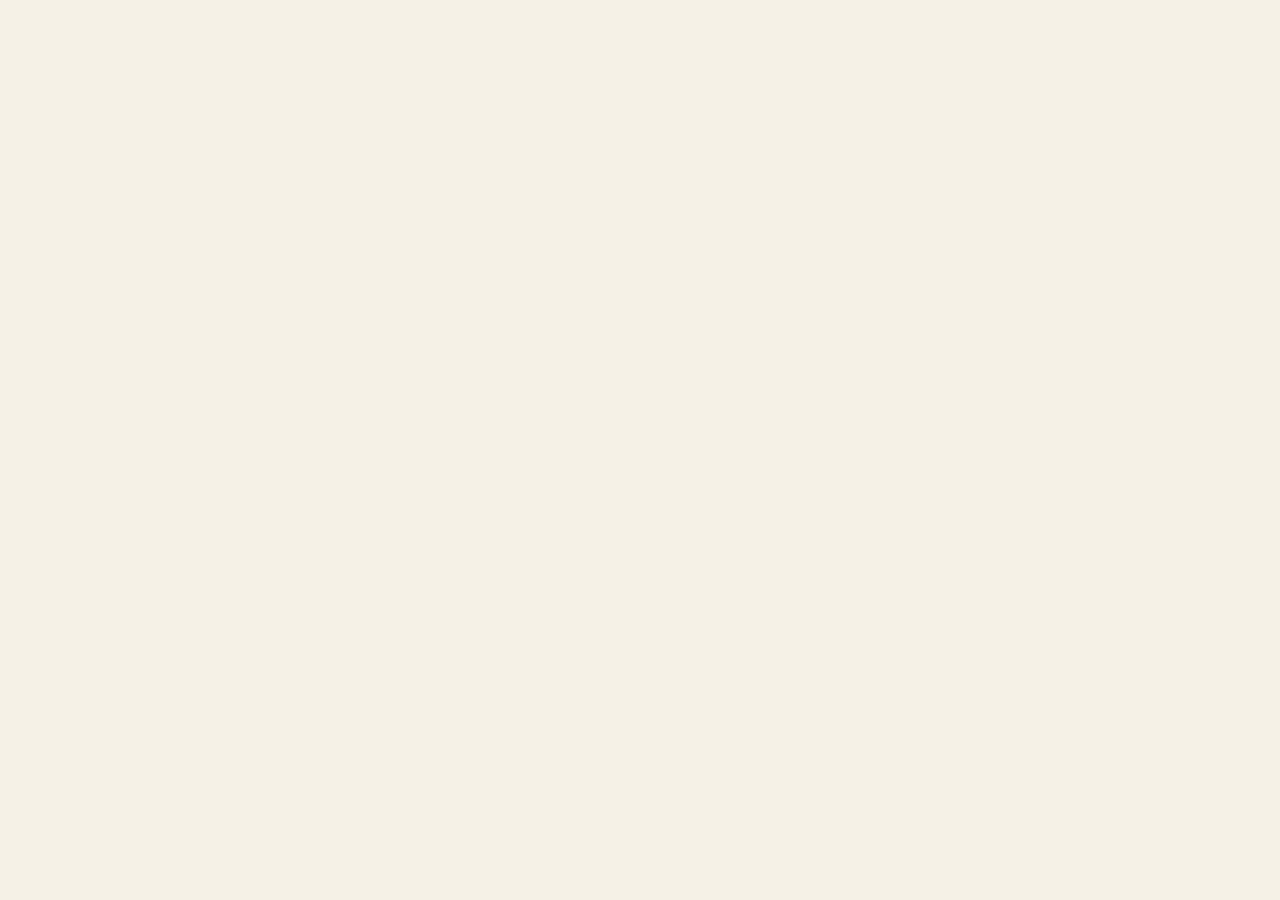
==== commit 51e96dfd: "fix: escape inline script closing tags" ====
--- a/index.html
+++ b/index.html
@@ -1,11 +1,9 @@
-<!doctype html>
-<html lang="zh-CN">
-  <head>
-    <meta charset="UTF-8" />
-    <meta name="viewport" content="width=device-width, initial-scale=1.0, viewport-fit=cover" />
-    <meta name="theme-color" content="#f7f0e6" />
-    <meta name="description" content="一个轻松有趣的心理年龄互动测试。" />
-    <link rel="icon" href="data:image/svg+xml,%3Csvg xmlns='http://www.w3.org/2000/svg' viewBox='0 0 100 100'%3E%3Ccircle cx='50' cy='50' r='46' fill='%23453de6'/%3E%3Ctext x='50' y='65' text-anchor='middle' font-size='54' fill='%23fff8ef'%3E心%3C/text%3E%3C/svg%3E" />
+<html lang="zh-CN"><head>
+    <meta charset="UTF-8">
+    <meta name="viewport" content="width=device-width, initial-scale=1.0, viewport-fit=cover">
+    <meta name="theme-color" content="#f7f0e6">
+    <meta name="description" content="一个轻松有趣的心理年龄互动测试。">
+    <link rel="icon" href="data:image/svg+xml,%3Csvg%20xmlns%3D%22http%3A%2F%2Fwww.w3.org%2F2000%2Fsvg%22%20data-codex-favicon-badge%3D%22codex-favicon-badge%22%20width%3D%2232%22%20height%3D%2232%22%20viewBox%3D%220%200%2032%2032%22%3E%3Cimage%20href%3D%22data%3Aimage%2Fbmp%3Bbase64%2CiVBORw0KGgoAAAANSUhEUgAAACAAAAAgCAYAAABzenr0AAAEJUlEQVR4nMRX3W8UVRQ%2FZ2aWNqZQA8LutkkTgo1aiWJIK9oW6rbYQgKN4aONJkhCQgxojRhMpH%2BAvpj6YiJBExP7oNL4UCV8pGwWd4uflS4ansXSzm6BTSC0pd2ZOZw7A9PdMl%2Blbfglm5m995z7%2B91zzz1zrwSPGcp8jFtfubXSkO%2B0EuALiBAFgjVmB8I4EaiElFa0snNnfy3PBR0TgxjFNmdflUn%2FhAkb2EPyNCYw2Calo%2Fxx%2FJfwRViIgKba8UioVPuUZ7ePZxxIrK2DWArQN9p06FjizzUZmK%2BAWKNaJxGdZOIqWABYyP8G4p54MvqHU79jOFsaR9%2BTyUgulFxAjCHGam5QDzn2z21orh%2Fdioin2DEEHqiqkmBkxBAzDAS2y%2FOixAYGK1KF7UUR2Lp5vFpC7PMj37hRhq%2B%2BLoGenhIICjEm%2F358rX70GVcBYGgnOCYr%2FAYbGtLhctqAmucl6O5eBoGBsFpBPO4ooKVBbWKDLRAQR49Ow7VrBFuaZNjbEYLAYA6Ta64AQOOdIP5ixj2fl5hr%2F%2B7habg7RXDggALV1RIERgGX6VVTQ8uAcHsQ36eZaO1aK3cnJwmOdc%2BYYja8JIEsA7S1KfDUau%2BSgYTbTM4HAqKr1O2cIMvdHHbulKGvr9TM%2FLn49x8DduyYgpM%2FaLB%2BvQRHPgzB4UM%2BS8J5Fl2pxmwBSLTBy76lRYEV5QhqxnDsz89YzzQnZu4mQd3Lssh6Hw20aVYAYMTLeN06CSYnyCbywre9GoQ4AO3tio8Ai9MUQAgRd3LewLxaV68GqzinftbMxNy1y1sAfzmftAV4obXNGiid1v1MYfceBZZzFUmlDAhH0DFnZoGltgAkcP1a1dbK5rP%2FJ38BBw9aCdjbmzf%2Fi%2B3pSk%2Fwny2Av5yOAkQiRaMIN28Q3LjuvQRlZdYzwyONjZHpU1snu9rT%2FUkrlgD8zSlpw2GrNXHBf%2FZiCwqoqrVTvjyeB93DjfNu2Bag5qLxilXqLaYrLzTKZAje3ncXJiZmZz%2FFxaeyUoL9%2B0OQy1lksoLQ2WGF%2B68hq%2B1CwosdbgtOW8CVKzhT0TiW4Nf2ubbZbHHo%2B%2Ft1%2BOCIBG%2B%2B9fD6XrpkmKH3A%2B%2BA04LTFmA2GvQFStju53zmjAbn4xo896xUVGxG%2BMMkilAQIMgnZt8LwCeh77hAdMASghP%2B%2B4FkZeeD%2F0UblWaU9zk7s7BEEOdDSZe7CtuKBJz%2FPczk2GkenxafPG8gvXHuYmTcVYDAQCqa4Dh9BIsMzpeueLLy74fa3Rxi9eo2GamPLZ6AhYBgUifcHR%2BMnnbqdi3WwsEwsIljNwyPTE7DYgw3coEAtx3C5vrsXknSu%2Fh1U5CrGW%2FGQS72nw0kK%2FrNqu%2BBeV23xOVUU%2B68zkeqF50up3zIuCzpZWcX%2FXK6lLgHAAD%2F%2F1q1y8MAAAAGSURBVAMAx%2BaHnH3swCAAAAAASUVORK5CYII%3D%22%20width%3D%2232%22%20height%3D%2232%22%20opacity%3D%220.3%22%20%2F%3E%3Cpath%20d%3D%22M3.04536%204.45259C2.7582%203.60299%203.60299%202.7582%204.45259%203.04536L14.1828%206.33403C15.1637%206.66558%2015.0872%208.08006%2014.0715%208.39045L10.2994%209.54319C9.93919%209.65327%209.65327%209.93919%209.54319%2010.2994L8.39046%2014.0715C8.08007%2015.0872%206.66558%2015.1637%206.33404%2014.1828L3.04536%204.45259Z%22%20fill%3D%22black%22%20stroke%3D%22white%22%20stroke-width%3D%221.5%22%20stroke-linejoin%3D%22round%22%20paint-order%3D%22stroke%20fill%22%20transform%3D%22translate(-2%20-2)%20scale(2.1)%22%20%2F%3E%3C%2Fsvg%3E" data-codex-favicon-badge="true" data-codex-original-favicon-href="data:image/svg+xml,%3Csvg xmlns='http://www.w3.org/2000/svg' viewBox='0 0 100 100'%3E%3Ccircle cx='50' cy='50' r='46' fill='%23453de6'/%3E%3Ctext x='50' y='65' text-anchor='middle' font-size='54' fill='%23fff8ef'%3E心%3C/text%3E%3C/svg%3E">
     <title>心龄测试 · 你的心住着几岁？</title>
     <script type="module">(function(){const O=document.createElement("link").relList;if(O&&O.supports&&O.supports("modulepreload"))return;for(const M of document.querySelectorAll('link[rel="modulepreload"]'))q(M);new MutationObserver(M=>{for(const A of M)if(A.type==="childList")for(const ie of A.addedNodes)ie.tagName==="LINK"&&ie.rel==="modulepreload"&&q(ie)}).observe(document,{childList:!0,subtree:!0});function m(M){const A={};return M.integrity&&(A.integrity=M.integrity),M.referrerPolicy&&(A.referrerPolicy=M.referrerPolicy),M.crossOrigin==="use-credentials"?A.credentials="include":M.crossOrigin==="anonymous"?A.credentials="omit":A.credentials="same-origin",A}function q(M){if(M.ep)return;M.ep=!0;const A=m(M);fetch(M.href,A)}})();var Ci={exports:{}},gr={},_i={exports:{}},I={};/**
  * @license React
@@ -15,7 +13,7 @@
  *
  * This source code is licensed under the MIT license found in the
  * LICENSE file in the root directory of this source tree.
- */var Pa;function Mf(){if(Pa)return I;Pa=1;var P=Symbol.for("react.element"),O=Symbol.for("react.portal"),m=Symbol.for("react.fragment"),q=Symbol.for("react.strict_mode"),M=Symbol.for("react.profiler"),A=Symbol.for("react.provider"),ie=Symbol.for("react.context"),oe=Symbol.for("react.forward_ref"),$=Symbol.for("react.suspense"),b=Symbol.for("react.memo"),ee=Symbol.for("react.lazy"),Q=Symbol.iterator;function X(c){return c===null||typeof c!="object"?null:(c=Q&&c[Q]||c["@@iterator"],typeof c=="function"?c:null)}var Le={isMounted:function(){return!1},enqueueForceUpdate:function(){},enqueueReplaceState:function(){},enqueueSetState:function(){}},Pe=Object.assign,G={};function W(c,y,D){this.props=c,this.context=y,this.refs=G,this.updater=D||Le}W.prototype.isReactComponent={},W.prototype.setState=function(c,y){if(typeof c!="object"&&typeof c!="function"&&c!=null)throw Error("setState(...): takes an object of state variables to update or a function which returns an object of state variables.");this.updater.enqueueSetState(this,c,y,"setState")},W.prototype.forceUpdate=function(c){this.updater.enqueueForceUpdate(this,c,"forceUpdate")};function tt(){}tt.prototype=W.prototype;function Ye(c,y,D){this.props=c,this.context=y,this.refs=G,this.updater=D||Le}var re=Ye.prototype=new tt;re.constructor=Ye,Pe(re,W.prototype),re.isPureReactComponent=!0;var me=Array.isArray,Re=Object.prototype.hasOwnProperty,ze={current:null},Oe={key:!0,ref:!0,__self:!0,__source:!0};function Xe(c,y,D){var F,V={},B=null,Z=null;if(y!=null)for(F in y.ref!==void 0&&(Z=y.ref),y.key!==void 0&&(B=""+y.key),y)Re.call(y,F)&&!Oe.hasOwnProperty(F)&&(V[F]=y[F]);var K=arguments.length-2;if(K===1)V.children=D;else if(1<K){for(var le=Array(K),He=0;He<K;He++)le[He]=arguments[He+2];V.children=le}if(c&&c.defaultProps)for(F in K=c.defaultProps,K)V[F]===void 0&&(V[F]=K[F]);return{$typeof:P,type:c,key:B,ref:Z,props:V,_owner:ze.current}}function Pt(c,y){return{$typeof:P,type:c.type,key:y,ref:c.ref,props:c.props,_owner:c._owner}}function yt(c){return typeof c=="object"&&c!==null&&c.$typeof===P}function Yt(c){var y={"=":"=0",":":"=2"};return"$"+c.replace(/[=:]/g,function(D){return y[D]})}var ct=/\/+/g;function Be(c,y){return typeof c=="object"&&c!==null&&c.key!=null?Yt(""+c.key):y.toString(36)}function nt(c,y,D,F,V){var B=typeof c;(B==="undefined"||B==="boolean")&&(c=null);var Z=!1;if(c===null)Z=!0;else switch(B){case"string":case"number":Z=!0;break;case"object":switch(c.$typeof){case P:case O:Z=!0}}if(Z)return Z=c,V=V(Z),c=F===""?"."+Be(Z,0):F,me(V)?(D="",c!=null&&(D=c.replace(ct,"<script type="module" crossorigin src="/assets/index-CjCJSIDl.js"></script>/")+"/"),nt(V,y,D,"",function(He){return He})):V!=null&&(yt(V)&&(V=Pt(V,D+(!V.key||Z&&Z.key===V.key?"":(""+V.key).replace(ct,"<script type="module" crossorigin src="/assets/index-CjCJSIDl.js"></script>/")+"/")+c)),y.push(V)),1;if(Z=0,F=F===""?".":F+":",me(c))for(var K=0;K<c.length;K++){B=c[K];var le=F+Be(B,K);Z+=nt(B,y,D,le,V)}else if(le=X(c),typeof le=="function")for(c=le.call(c),K=0;!(B=c.next()).done;)B=B.value,le=F+Be(B,K++),Z+=nt(B,y,D,le,V);else if(B==="object")throw y=String(c),Error("Objects are not valid as a React child (found: "+(y==="[object Object]"?"object with keys {"+Object.keys(c).join(", ")+"}":y)+"). If you meant to render a collection of children, use an array instead.");return Z}function ft(c,y,D){if(c==null)return c;var F=[],V=0;return nt(c,F,"","",function(B){return y.call(D,B,V++)}),F}function Me(c){if(c._status===-1){var y=c._result;y=y(),y.then(function(D){(c._status===0||c._status===-1)&&(c._status=1,c._result=D)},function(D){(c._status===0||c._status===-1)&&(c._status=2,c._result=D)}),c._status===-1&&(c._status=0,c._result=y)}if(c._status===1)return c._result.default;throw c._result}var ce={current:null},k={transition:null},L={ReactCurrentDispatcher:ce,ReactCurrentBatchConfig:k,ReactCurrentOwner:ze};function C(){throw Error("act(...) is not supported in production builds of React.")}return I.Children={map:ft,forEach:function(c,y,D){ft(c,function(){y.apply(this,arguments)},D)},count:function(c){var y=0;return ft(c,function(){y++}),y},toArray:function(c){return ft(c,function(y){return y})||[]},only:function(c){if(!yt(c))throw Error("React.Children.only expected to receive a single React element child.");return c}},I.Component=W,I.Fragment=m,I.Profiler=M,I.PureComponent=Ye,I.StrictMode=q,I.Suspense=$,I.__SECRET_INTERNALS_DO_NOT_USE_OR_YOU_WILL_BE_FIRED=L,I.act=C,I.cloneElement=function(c,y,D){if(c==null)throw Error("React.cloneElement(...): The argument must be a React element, but you passed "+c+".");var F=Pe({},c.props),V=c.key,B=c.ref,Z=c._owner;if(y!=null){if(y.ref!==void 0&&(B=y.ref,Z=ze.current),y.key!==void 0&&(V=""+y.key),c.type&&c.type.defaultProps)var K=c.type.defaultProps;for(le in y)Re.call(y,le)&&!Oe.hasOwnProperty(le)&&(F[le]=y[le]===void 0&&K!==void 0?K[le]:y[le])}var le=arguments.length-2;if(le===1)F.children=D;else if(1<le){K=Array(le);for(var He=0;He<le;He++)K[He]=arguments[He+2];F.children=K}return{$typeof:P,type:c.type,key:V,ref:B,props:F,_owner:Z}},I.createContext=function(c){return c={$typeof:ie,_currentValue:c,_currentValue2:c,_threadCount:0,Provider:null,Consumer:null,_defaultValue:null,_globalName:null},c.Provider={$typeof:A,_context:c},c.Consumer=c},I.createElement=Xe,I.createFactory=function(c){var y=Xe.bind(null,c);return y.type=c,y},I.createRef=function(){return{current:null}},I.forwardRef=function(c){return{$typeof:oe,render:c}},I.isValidElement=yt,I.lazy=function(c){return{$typeof:ee,_payload:{_status:-1,_result:c},_init:Me}},I.memo=function(c,y){return{$typeof:b,type:c,compare:y===void 0?null:y}},I.startTransition=function(c){var y=k.transition;k.transition={};try{c()}finally{k.transition=y}},I.unstable_act=C,I.useCallback=function(c,y){return ce.current.useCallback(c,y)},I.useContext=function(c){return ce.current.useContext(c)},I.useDebugValue=function(){},I.useDeferredValue=function(c){return ce.current.useDeferredValue(c)},I.useEffect=function(c,y){return ce.current.useEffect(c,y)},I.useId=function(){return ce.current.useId()},I.useImperativeHandle=function(c,y,D){return ce.current.useImperativeHandle(c,y,D)},I.useInsertionEffect=function(c,y){return ce.current.useInsertionEffect(c,y)},I.useLayoutEffect=function(c,y){return ce.current.useLayoutEffect(c,y)},I.useMemo=function(c,y){return ce.current.useMemo(c,y)},I.useReducer=function(c,y,D){return ce.current.useReducer(c,y,D)},I.useRef=function(c){return ce.current.useRef(c)},I.useState=function(c){return ce.current.useState(c)},I.useSyncExternalStore=function(c,y,D){return ce.current.useSyncExternalStore(c,y,D)},I.useTransition=function(){return ce.current.useTransition()},I.version="18.3.1",I}var za;function Ti(){return za||(za=1,_i.exports=Mf()),_i.exports}/**
+ */var Pa;function Mf(){if(Pa)return I;Pa=1;var P=Symbol.for("react.element"),O=Symbol.for("react.portal"),m=Symbol.for("react.fragment"),q=Symbol.for("react.strict_mode"),M=Symbol.for("react.profiler"),A=Symbol.for("react.provider"),ie=Symbol.for("react.context"),oe=Symbol.for("react.forward_ref"),$=Symbol.for("react.suspense"),b=Symbol.for("react.memo"),ee=Symbol.for("react.lazy"),Q=Symbol.iterator;function X(c){return c===null||typeof c!="object"?null:(c=Q&&c[Q]||c["@@iterator"],typeof c=="function"?c:null)}var Le={isMounted:function(){return!1},enqueueForceUpdate:function(){},enqueueReplaceState:function(){},enqueueSetState:function(){}},Pe=Object.assign,G={};function W(c,y,D){this.props=c,this.context=y,this.refs=G,this.updater=D||Le}W.prototype.isReactComponent={},W.prototype.setState=function(c,y){if(typeof c!="object"&&typeof c!="function"&&c!=null)throw Error("setState(...): takes an object of state variables to update or a function which returns an object of state variables.");this.updater.enqueueSetState(this,c,y,"setState")},W.prototype.forceUpdate=function(c){this.updater.enqueueForceUpdate(this,c,"forceUpdate")};function tt(){}tt.prototype=W.prototype;function Ye(c,y,D){this.props=c,this.context=y,this.refs=G,this.updater=D||Le}var re=Ye.prototype=new tt;re.constructor=Ye,Pe(re,W.prototype),re.isPureReactComponent=!0;var me=Array.isArray,Re=Object.prototype.hasOwnProperty,ze={current:null},Oe={key:!0,ref:!0,__self:!0,__source:!0};function Xe(c,y,D){var F,V={},B=null,Z=null;if(y!=null)for(F in y.ref!==void 0&&(Z=y.ref),y.key!==void 0&&(B=""+y.key),y)Re.call(y,F)&&!Oe.hasOwnProperty(F)&&(V[F]=y[F]);var K=arguments.length-2;if(K===1)V.children=D;else if(1<K){for(var le=Array(K),He=0;He<K;He++)le[He]=arguments[He+2];V.children=le}if(c&&c.defaultProps)for(F in K=c.defaultProps,K)V[F]===void 0&&(V[F]=K[F]);return{$typeof:P,type:c,key:B,ref:Z,props:V,_owner:ze.current}}function Pt(c,y){return{$typeof:P,type:c.type,key:y,ref:c.ref,props:c.props,_owner:c._owner}}function yt(c){return typeof c=="object"&&c!==null&&c.$typeof===P}function Yt(c){var y={"=":"=0",":":"=2"};return"$"+c.replace(/[=:]/g,function(D){return y[D]})}var ct=/\/+/g;function Be(c,y){return typeof c=="object"&&c!==null&&c.key!=null?Yt(""+c.key):y.toString(36)}function nt(c,y,D,F,V){var B=typeof c;(B==="undefined"||B==="boolean")&&(c=null);var Z=!1;if(c===null)Z=!0;else switch(B){case"string":case"number":Z=!0;break;case"object":switch(c.$typeof){case P:case O:Z=!0}}if(Z)return Z=c,V=V(Z),c=F===""?"."+Be(Z,0):F,me(V)?(D="",c!=null&&(D=c.replace(ct,"<script type="module" crossorigin src="/assets/index-CjCJSIDl.js"><\/script>/")+"/"),nt(V,y,D,"",function(He){return He})):V!=null&&(yt(V)&&(V=Pt(V,D+(!V.key||Z&&Z.key===V.key?"":(""+V.key).replace(ct,"<script type="module" crossorigin src="/assets/index-CjCJSIDl.js"><\/script>/")+"/")+c)),y.push(V)),1;if(Z=0,F=F===""?".":F+":",me(c))for(var K=0;K<c.length;K++){B=c[K];var le=F+Be(B,K);Z+=nt(B,y,D,le,V)}else if(le=X(c),typeof le=="function")for(c=le.call(c),K=0;!(B=c.next()).done;)B=B.value,le=F+Be(B,K++),Z+=nt(B,y,D,le,V);else if(B==="object")throw y=String(c),Error("Objects are not valid as a React child (found: "+(y==="[object Object]"?"object with keys {"+Object.keys(c).join(", ")+"}":y)+"). If you meant to render a collection of children, use an array instead.");return Z}function ft(c,y,D){if(c==null)return c;var F=[],V=0;return nt(c,F,"","",function(B){return y.call(D,B,V++)}),F}function Me(c){if(c._status===-1){var y=c._result;y=y(),y.then(function(D){(c._status===0||c._status===-1)&&(c._status=1,c._result=D)},function(D){(c._status===0||c._status===-1)&&(c._status=2,c._result=D)}),c._status===-1&&(c._status=0,c._result=y)}if(c._status===1)return c._result.default;throw c._result}var ce={current:null},k={transition:null},L={ReactCurrentDispatcher:ce,ReactCurrentBatchConfig:k,ReactCurrentOwner:ze};function C(){throw Error("act(...) is not supported in production builds of React.")}return I.Children={map:ft,forEach:function(c,y,D){ft(c,function(){y.apply(this,arguments)},D)},count:function(c){var y=0;return ft(c,function(){y++}),y},toArray:function(c){return ft(c,function(y){return y})||[]},only:function(c){if(!yt(c))throw Error("React.Children.only expected to receive a single React element child.");return c}},I.Component=W,I.Fragment=m,I.Profiler=M,I.PureComponent=Ye,I.StrictMode=q,I.Suspense=$,I.__SECRET_INTERNALS_DO_NOT_USE_OR_YOU_WILL_BE_FIRED=L,I.act=C,I.cloneElement=function(c,y,D){if(c==null)throw Error("React.cloneElement(...): The argument must be a React element, but you passed "+c+".");var F=Pe({},c.props),V=c.key,B=c.ref,Z=c._owner;if(y!=null){if(y.ref!==void 0&&(B=y.ref,Z=ze.current),y.key!==void 0&&(V=""+y.key),c.type&&c.type.defaultProps)var K=c.type.defaultProps;for(le in y)Re.call(y,le)&&!Oe.hasOwnProperty(le)&&(F[le]=y[le]===void 0&&K!==void 0?K[le]:y[le])}var le=arguments.length-2;if(le===1)F.children=D;else if(1<le){K=Array(le);for(var He=0;He<le;He++)K[He]=arguments[He+2];F.children=K}return{$typeof:P,type:c.type,key:V,ref:B,props:F,_owner:Z}},I.createContext=function(c){return c={$typeof:ie,_currentValue:c,_currentValue2:c,_threadCount:0,Provider:null,Consumer:null,_defaultValue:null,_globalName:null},c.Provider={$typeof:A,_context:c},c.Consumer=c},I.createElement=Xe,I.createFactory=function(c){var y=Xe.bind(null,c);return y.type=c,y},I.createRef=function(){return{current:null}},I.forwardRef=function(c){return{$typeof:oe,render:c}},I.isValidElement=yt,I.lazy=function(c){return{$typeof:ee,_payload:{_status:-1,_result:c},_init:Me}},I.memo=function(c,y){return{$typeof:b,type:c,compare:y===void 0?null:y}},I.startTransition=function(c){var y=k.transition;k.transition={};try{c()}finally{k.transition=y}},I.unstable_act=C,I.useCallback=function(c,y){return ce.current.useCallback(c,y)},I.useContext=function(c){return ce.current.useContext(c)},I.useDebugValue=function(){},I.useDeferredValue=function(c){return ce.current.useDeferredValue(c)},I.useEffect=function(c,y){return ce.current.useEffect(c,y)},I.useId=function(){return ce.current.useId()},I.useImperativeHandle=function(c,y,D){return ce.current.useImperativeHandle(c,y,D)},I.useInsertionEffect=function(c,y){return ce.current.useInsertionEffect(c,y)},I.useLayoutEffect=function(c,y){return ce.current.useLayoutEffect(c,y)},I.useMemo=function(c,y){return ce.current.useMemo(c,y)},I.useReducer=function(c,y,D){return ce.current.useReducer(c,y,D)},I.useRef=function(c){return ce.current.useRef(c)},I.useState=function(c){return ce.current.useState(c)},I.useSyncExternalStore=function(c,y,D){return ce.current.useSyncExternalStore(c,y,D)},I.useTransition=function(){return ce.current.useTransition()},I.version="18.3.1",I}var za;function Ti(){return za||(za=1,_i.exports=Mf()),_i.exports}/**
  * @license React
  * react-jsx-runtime.production.min.js
  *
@@ -50,8 +48,4 @@
 </script>
     <style>@import"https://fonts.googleapis.com/css2?family=DM+Mono:wght@400;500&family=Manrope:wght@400;500;600;700;800&family=Noto+Serif+SC:wght@500;600;700&display=swap";:root{color:#211f29;background:#f7f0e6;font-family:Manrope,PingFang SC,Microsoft YaHei,sans-serif;font-synthesis:none;text-rendering:optimizeLegibility}*{box-sizing:border-box}body{margin:0;min-width:320px;background:#f7f0e6}button{font:inherit}button:focus-visible{outline:3px solid rgba(68,62,231,.4);outline-offset:3px}.app-shell{min-height:100vh;overflow:hidden;position:relative;background:#f7f0e6}.noise{position:fixed;top:0;right:0;bottom:0;left:0;pointer-events:none;opacity:.11;z-index:5;background-image:url("data:image/svg+xml,%3Csvg viewBox='0 0 160 160' xmlns='http://www.w3.org/2000/svg'%3E%3Cfilter id='n'%3E%3CfeTurbulence type='fractalNoise' baseFrequency='.8' numOctaves='3' stitchTiles='stitch'/%3E%3C/filter%3E%3Crect width='100%25' height='100%25' filter='url(%23n)' opacity='.2'/%3E%3C/svg%3E");mix-blend-mode:multiply}.screen{width:min(100%,520px);min-height:100vh;margin:0 auto;padding:28px 26px 32px;position:relative;display:flex;flex-direction:column}.topbar,.quiz-header{display:flex;align-items:center;justify-content:space-between;position:relative;z-index:2}.brand{display:inline-flex;align-items:center;gap:8px;font-size:12px;letter-spacing:.08em;font-weight:800}.brand-mark{display:grid;place-items:center;width:22px;height:22px;color:#f7f0e6;background:#232131;border-radius:50%;font-size:12px}.tiny-label,.question-count,.result-card-top,.scene-label{font-family:DM Mono,monospace;font-size:10px;letter-spacing:.08em;color:#87817a}.home-screen{padding-top:28px;padding-bottom:20px}.home-copy{margin-top:54px;position:relative;z-index:1}.eyebrow{display:flex;align-items:center;gap:8px;margin:0;color:#e14f39;font-size:11px;font-weight:800;letter-spacing:.08em}.eyebrow span{display:block;width:28px;height:2px;background:#e14f39}h1,h2,p{margin-top:0}.home-copy h1,.result-heading h1{margin:14px 0 17px;font-family:"Noto Serif SC",serif;font-size:clamp(37px,10vw,54px);line-height:1.14;letter-spacing:-.075em;font-weight:700}em{color:#453de6;font-style:normal}.lead{max-width:365px;margin-bottom:0;color:#827a74;font-size:14px;line-height:1.85}.hero-orbit{height:288px;position:relative;margin:-3px -17px 3px}.planet{position:absolute;top:77px;left:calc(50% - 74px);display:grid;place-items:center;width:148px;height:148px;border-radius:50%;color:#fff8ef;background:linear-gradient(135deg,#f26d50 8%,#e64971 48%,#4640dc);box-shadow:11px 18px #443ee71a,inset -17px -18px 26px #34238c38,inset 13px 12px 20px #ffffff38;transform:rotate(-8deg)}.planet:before,.planet:after{content:"";position:absolute;border-radius:50%;background:#ffffff30}.planet:before{width:21px;height:21px;top:27px;left:28px}.planet:after{width:9px;height:9px;top:52px;left:55px}.planet span{font-family:"Noto Serif SC",serif;font-size:50px;font-weight:700;transform:rotate(8deg);text-shadow:3px 4px 0 rgba(37,28,105,.18)}.orbit{position:absolute;border:1px solid rgba(68,62,231,.2);border-radius:50%;transform:rotate(-18deg)}.orbit-one{width:265px;height:105px;left:calc(50% - 133px);top:102px}.orbit-two{width:311px;height:155px;left:calc(50% - 155px);top:72px;transform:rotate(37deg);border-color:#e14f3940}.orbit-dot{position:absolute;width:9px;height:9px;border-radius:50%}.dot-one{top:105px;left:calc(50% + 117px);background:#453de6}.dot-two{top:214px;left:calc(50% - 126px);background:#e14f39}.orbit-caption{position:absolute;font-family:DM Mono,monospace;text-transform:uppercase;font-size:9px;line-height:1.5;letter-spacing:.1em;color:#8a827a}.caption-one{top:52px;right:24px;text-align:right}.caption-two{bottom:21px;left:21px}.home-card{padding:18px 18px 16px;color:#f7f0e6;border-radius:18px;background:#242230;box-shadow:8px 9px #e14f39d9}.card-meta,.card-stats{display:flex;justify-content:space-between;align-items:center}.card-meta{color:#c4bdba;font-family:DM Mono,monospace;font-size:10px;letter-spacing:.06em}.card-rule,.result-divider{height:1px;background:#f7f0e630;margin:17px 0 14px}.card-stats{gap:8px;color:#a9a3a1;font-size:9px;line-height:1.4}.card-stats span{flex:1}.card-stats strong{display:block;color:#f7f0e6;font-family:"Noto Serif SC",serif;font-size:19px;font-weight:500}.primary-button,.secondary-button,.next-button{border:0;cursor:pointer;transition:transform .2s ease,box-shadow .2s ease,opacity .2s ease}.primary-button{display:flex;align-items:center;justify-content:space-between;width:100%;min-height:59px;margin-top:24px;padding:0 20px;color:#fff8ef;background:#e14f39;border-radius:13px;box-shadow:0 8px #ba3d30;font-size:14px;font-weight:800;letter-spacing:.04em}.primary-button span{font-size:20px;font-weight:400}.primary-button:hover,.secondary-button:hover,.next-button:hover{transform:translateY(-2px)}.primary-button:active{transform:translateY(3px);box-shadow:0 4px #ba3d30}.saved-result{align-self:center;margin-top:19px;padding:0;border:0;cursor:pointer;color:#5c56d5;background:transparent;font-size:11px}.saved-result span{margin-left:7px;color:#e14f39;font-weight:800}.fine-print{margin:18px 0 0;color:#aaa19b;font-size:10px;line-height:1.5;text-align:center}.quiz-screen{padding-top:24px}.quiz-header{min-height:29px}.icon-button,.text-button,.back-button{border:0;cursor:pointer;color:#817a73;background:transparent}.icon-button{width:29px;height:29px;padding:0;font-size:24px;line-height:1;font-weight:300}.quiz-header .brand{position:absolute;left:50%;transform:translate(-50%)}.progress-track{height:3px;margin-top:31px;overflow:hidden;background:#e6ddd1;border-radius:5px}.progress-track span{display:block;height:100%;background:#e14f39;border-radius:inherit;transition:width .35s ease}.quiz-intro{display:flex;justify-content:space-between;margin-top:14px;color:#8b8279;font-family:DM Mono,monospace;font-size:9px;letter-spacing:.06em}.quiz-intro span:first-child{color:#e14f39;font-weight:500}.question-block{margin-top:64px}.scene-label{margin-bottom:17px;color:#453de6}.question-block h2{margin-bottom:0;font-family:"Noto Serif SC",serif;font-size:clamp(27px,7.8vw,39px);line-height:1.38;letter-spacing:-.06em}.question-block h2 em{color:#e14f39}.options{display:grid;gap:10px;margin-top:40px}.option{display:flex;align-items:center;gap:14px;min-height:58px;padding:0 16px 0 12px;color:#504a47;border:1px solid #e3d8ca;border-radius:12px;cursor:pointer;background:#fffcf699;font-size:13px;text-align:left;transition:all .18s ease}.option:hover{border-color:#aba4dd;transform:translate(3px)}.option.selected{color:#302b93;border-color:#514adc;background:#edecff;box-shadow:4px 4px #443ee71f}.option-index{display:grid;place-items:center;flex:0 0 28px;width:28px;height:28px;color:#817971;border:1px solid #d3c7b9;border-radius:50%;font-family:DM Mono,monospace;font-size:10px}.selected .option-index{color:#fff;border-color:#453de6;background:#453de6}.option-check{margin-left:auto;color:#aaa29b;font-size:17px}.selected .option-check{color:#453de6}.quiz-footer{display:flex;align-items:center;justify-content:space-between;gap:18px;margin-top:auto;padding-top:30px}.back-button{padding:10px 0;font-size:11px}.back-button:disabled{opacity:.25;cursor:default}.next-button{display:flex;align-items:center;justify-content:space-between;min-width:136px;padding:14px 15px 14px 17px;color:#fff8ef;background:#453de6;border-radius:11px;font-size:12px;font-weight:800;box-shadow:0 5px #302ba7}.next-button:disabled{opacity:.4;cursor:default;transform:none;box-shadow:0 3px #302ba7}.next-button span{font-size:18px;font-weight:400}.result-screen{padding-top:28px}.text-button{padding:4px 0;color:#e14f39;font-size:11px;font-weight:800}.result-heading{margin-top:54px}.result-heading h1{margin-bottom:31px}.result-card{position:relative;padding:20px 20px 22px;overflow:hidden;color:#f7f0e6;border-radius:20px;background:#242230;box-shadow:8px 9px #453de6}.result-card:before{content:"";position:absolute;width:170px;height:170px;top:-70px;right:-50px;border:1px solid rgba(247,240,230,.17);border-radius:50%;box-shadow:0 0 0 22px #f7f0e609,0 0 0 44px #f7f0e606}.result-card-top{display:flex;justify-content:space-between;color:#aaa1a1}.age-display{display:flex;align-items:baseline;margin-top:28px}.age-display strong{font-family:"Noto Serif SC",serif;font-size:106px;font-weight:500;letter-spacing:-.12em;line-height:.82}.age-display span{margin-left:15px;color:#e14f39;font-family:"Noto Serif SC",serif;font-size:22px}.result-type{display:inline-flex;margin-top:22px;padding:6px 10px;color:#242230;background:#efc763;border-radius:30px;font-size:11px;font-weight:800}.result-line{max-width:330px;margin:21px 0 0;color:#f3e9df;font-family:"Noto Serif SC",serif;font-size:17px;line-height:1.55;letter-spacing:-.04em}.result-divider{background:#f7f0e626}.result-detail{max-width:340px;margin-bottom:15px;color:#aca5a4;font-size:11px;line-height:1.7}.result-tags{display:flex;flex-wrap:wrap;gap:7px}.result-tags span{padding:5px 8px;color:#c7c0bd;border:1px solid #4a4757;border-radius:99px;font-size:9px}.result-stamp{position:absolute;right:24px;bottom:23px;display:grid;place-items:center;width:48px;height:48px;color:#e14f39;border:1px solid #e14f39;border-radius:50%;font-family:DM Mono,monospace;font-size:8px;line-height:1.15;letter-spacing:.08em;text-align:center;transform:rotate(12deg)}.result-actions{margin-top:28px}.result-actions .primary-button{margin-top:0}.secondary-button{display:flex;align-items:center;justify-content:center;gap:8px;width:100%;min-height:50px;margin-top:13px;color:#453de6;border:1px solid #b8b2e9;border-radius:12px;background:transparent;font-size:12px;font-weight:800}.secondary-button span{font-size:18px}.result-footnote{max-width:340px;align-self:center;margin-top:20px}.toast{position:fixed;z-index:10;left:50%;bottom:24px;max-width:calc(100% - 40px);padding:11px 16px;color:#fff8ef;background:#242230;border-radius:9px;box-shadow:0 8px 20px #24223038;font-size:11px;text-align:center;transform:translate(-50%);animation:toast-in .25s ease both}@keyframes toast-in{0%{opacity:0;transform:translate(-50%,8px)}to{opacity:1;transform:translate(-50%)}}@media (min-width: 700px){body{padding:24px 0}.app-shell{width:520px;min-height:calc(100vh - 48px);border:1px solid rgba(36,34,48,.08);border-radius:30px;box-shadow:0 20px 70px #36291d1f}.screen{min-height:calc(100vh - 48px)}}@media (max-height: 720px) and (max-width: 699px){.home-copy{margin-top:32px}.hero-orbit{height:230px;transform:scale(.84);transform-origin:center top;margin-bottom:-34px}.question-block{margin-top:35px}.options{margin-top:24px}}@media (min-height: 721px) and (max-height: 880px) and (max-width: 699px){.home-copy{margin-top:42px}.hero-orbit{height:260px}}
 </style>
-  </head>
-  <body>
-    <div id="root"></div>
-  </body>
-</html>
+  <style>@charset "UTF-8";:root{--el-color-white:#ffffff;--el-color-black:#000000;--el-color-primary-rgb:64,158,255;--el-color-success-rgb:103,194,58;--el-color-warning-rgb:230,162,60;--el-color-danger-rgb:245,108,108;--el-color-error-rgb:245,108,108;--el-color-info-rgb:144,147,153;--el-font-size-extra-large:20px;--el-font-size-large:18px;--el-font-size-medium:16px;--el-font-size-base:14px;--el-font-size-small:13px;--el-font-size-extra-small:12px;--el-font-family:"Helvetica Neue",Helvetica,"PingFang SC","Hiragino Sans GB","Microsoft YaHei","微软雅黑",Arial,sans-serif;--el-font-weight-primary:500;--el-font-line-height-primary:24px;--el-index-normal:1;--el-index-top:1000;--el-index-popper:2000;--el-border-radius-base:4px;--el-border-radius-small:2px;--el-border-radius-round:20px;--el-border-radius-circle:100%;--el-transition-duration:0.3s;--el-transition-duration-fast:0.2s;--el-transition-function-ease-in-out-bezier:cubic-bezier(0.645,0.045,0.355,1);--el-transition-function-fast-bezier:cubic-bezier(0.23,1,0.32,1);--el-transition-all:all var(--el-transition-duration) var(--el-transition-function-ease-in-out-bezier);--el-transition-fade:opacity var(--el-transition-duration) var(--el-transition-function-fast-bezier);--el-transition-md-fade:transform var(--el-transition-duration) var(--el-transition-function-fast-bezier),opacity var(--el-transition-duration) var(--el-transition-function-fast-bezier);--el-transition-fade-linear:opacity var(--el-transition-duration-fast) linear;--el-transition-border:border-color var(--el-transition-duration-fast) var(--el-transition-function-ease-in-out-bezier);--el-transition-box-shadow:box-shadow var(--el-transition-duration-fast) var(--el-transition-function-ease-in-out-bezier);--el-transition-color:color var(--el-transition-duration-fast) var(--el-transition-function-ease-in-out-bezier);--el-component-size-large:40px;--el-component-size:32px;--el-component-size-small:24px}:root{color-scheme:light;--el-color-primary:#409eff;--el-color-primary-light-3:#79bbff;--el-color-primary-light-5:#a0cfff;--el-color-primary-light-7:#c6e2ff;--el-color-primary-light-8:#d9ecff;--el-color-primary-light-9:#ecf5ff;--el-color-primary-dark-2:#337ecc;--el-color-success:#67c23a;--el-color-success-light-3:#95d475;--el-color-success-light-5:#b3e19d;--el-color-success-light-7:#d1edc4;--el-color-success-light-8:#e1f3d8;--el-color-success-light-9:#f0f9eb;--el-color-success-dark-2:#529b2e;--el-color-warning:#e6a23c;--el-color-warning-light-3:#eebe77;--el-color-warning-light-5:#f3d19e;--el-color-warning-light-7:#f8e3c5;--el-color-warning-light-8:#faecd8;--el-color-warning-light-9:#fdf6ec;--el-color-warning-dark-2:#b88230;--el-color-danger:#f56c6c;--el-color-danger-light-3:#f89898;--el-color-danger-light-5:#fab6b6;--el-color-danger-light-7:#fcd3d3;--el-color-danger-light-8:#fde2e2;--el-color-danger-light-9:#fef0f0;--el-color-danger-dark-2:#c45656;--el-color-error:#f56c6c;--el-color-error-light-3:#f89898;--el-color-error-light-5:#fab6b6;--el-color-error-light-7:#fcd3d3;--el-color-error-light-8:#fde2e2;--el-color-error-light-9:#fef0f0;--el-color-error-dark-2:#c45656;--el-color-info:#909399;--el-color-info-light-3:#b1b3b8;--el-color-info-light-5:#c8c9cc;--el-color-info-light-7:#dedfe0;--el-color-info-light-8:#e9e9eb;--el-color-info-light-9:#f4f4f5;--el-color-info-dark-2:#73767a;--el-bg-color:#ffffff;--el-bg-color-page:#f2f3f5;--el-bg-color-overlay:#ffffff;--el-text-color-primary:#303133;--el-text-color-regular:#606266;--el-text-color-secondary:#909399;--el-text-color-placeholder:#a8abb2;--el-text-color-disabled:#c0c4cc;--el-border-color:#dcdfe6;--el-border-color-light:#e4e7ed;--el-border-color-lighter:#ebeef5;--el-border-color-extra-light:#f2f6fc;--el-border-color-dark:#d4d7de;--el-border-color-darker:#cdd0d6;--el-fill-color:#f0f2f5;--el-fill-color-light:#f5f7fa;--el-fill-color-lighter:#fafafa;--el-fill-color-extra-light:#fafcff;--el-fill-color-dark:#ebedf0;--el-fill-color-darker:#e6e8eb;--el-fill-color-blank:#ffffff;--el-box-shadow:0px 12px 32px 4px rgba(0,0,0,0.04),0px 8px 20px rgba(0,0,0,0.08);--el-box-shadow-light:0px 0px 12px rgba(0,0,0,0.12);--el-box-shadow-lighter:0px 0px 6px rgba(0,0,0,0.12);--el-box-shadow-dark:0px 16px 48px 16px rgba(0,0,0,0.08),0px 12px 32px rgba(0,0,0,0.12),0px 8px 16px -8px rgba(0,0,0,0.16);--el-disabled-bg-color:var(--el-fill-color-light);--el-disabled-text-color:var(--el-text-color-placeholder);--el-disabled-border-color:var(--el-border-color-light);--el-overlay-color:rgba(0,0,0,0.8);--el-overlay-color-light:rgba(0,0,0,0.7);--el-overlay-color-lighter:rgba(0,0,0,0.5);--el-mask-color:rgba(255,255,255,0.9);--el-mask-color-extra-light:rgba(255,255,255,0.3);--el-border-width:1px;--el-border-style:solid;--el-border-color-hover:var(--el-text-color-disabled);--el-border:var(--el-border-width) var(--el-border-style) var(--el-border-color);--el-svg-monochrome-grey:var(--el-border-color)}.fade-in-linear-enter-active,.fade-in-linear-leave-active{transition:var(--el-transition-fade-linear)}.fade-in-linear-enter-from,.fade-in-linear-leave-to{opacity:0}.el-fade-in-linear-enter-active,.el-fade-in-linear-leave-active{transition:var(--el-transition-fade-linear)}.el-fade-in-linear-enter-from,.el-fade-in-linear-leave-to{opacity:0}.el-fade-in-enter-active,.el-fade-in-leave-active{transition:all var(--el-transition-duration) cubic-bezier(.55,0,.1,1)}.el-fade-in-enter-from,.el-fade-in-leave-active{opacity:0}.el-zoom-in-center-enter-active,.el-zoom-in-center-leave-active{transition:all var(--el-transition-duration) cubic-bezier(.55,0,.1,1)}.el-zoom-in-center-enter-from,.el-zoom-in-center-leave-active{opacity:0;transform:scaleX(0)}.el-zoom-in-top-enter-active,.el-zoom-in-top-leave-active{opacity:1;transform:scaleY(1);transform-origin:center top;transition:var(--el-transition-md-fade)}.el-zoom-in-top-enter-active[data-popper-placement^=top],.el-zoom-in-top-leave-active[data-popper-placement^=top]{transform-origin:center bottom}.el-zoom-in-top-enter-from,.el-zoom-in-top-leave-active{opacity:0;transform:scaleY(0)}.el-zoom-in-bottom-enter-active,.el-zoom-in-bottom-leave-active{opacity:1;transform:scaleY(1);transform-origin:center bottom;transition:var(--el-transition-md-fade)}.el-zoom-in-bottom-enter-from,.el-zoom-in-bottom-leave-active{opacity:0;transform:scaleY(0)}.el-zoom-in-left-enter-active,.el-zoom-in-left-leave-active{opacity:1;transform:scale(1);transform-origin:top left;transition:var(--el-transition-md-fade)}.el-zoom-in-left-enter-from,.el-zoom-in-left-leave-active{opacity:0;transform:scale(.45)}.collapse-transition{transition:var(--el-transition-duration) height ease-in-out,var(--el-transition-duration) padding-top ease-in-out,var(--el-transition-duration) padding-bottom ease-in-out}.el-collapse-transition-enter-active,.el-collapse-transition-leave-active{transition:var(--el-transition-duration) max-height ease-in-out,var(--el-transition-duration) padding-top ease-in-out,var(--el-transition-duration) padding-bottom ease-in-out}.horizontal-collapse-transition{transition:var(--el-transition-duration) width ease-in-out,var(--el-transition-duration) padding-left ease-in-out,var(--el-transition-duration) padding-right ease-in-out}.el-list-enter-active,.el-list-leave-active{transition:all 1s}.el-list-enter-from,.el-list-leave-to{opacity:0;transform:translateY(-30px)}.el-list-leave-active{position:absolute!important}.el-opacity-transition{transition:opacity var(--el-transition-duration) cubic-bezier(.55,0,.1,1)}.el-icon-loading{-webkit-animation:rotating 2s linear infinite;animation:rotating 2s linear infinite}.el-icon--right{margin-left:5px}.el-icon--left{margin-right:5px}@-webkit-keyframes rotating{0%{transform:rotate(0deg)}to{transform:rotate(1turn)}}@keyframes rotating{0%{transform:rotate(0deg)}to{transform:rotate(1turn)}}.el-icon{--color:inherit;align-items:center;display:inline-flex;height:1em;justify-content:center;line-height:1em;position:relative;width:1em;fill:currentColor;color:var(--color);font-size:inherit}.el-icon.is-loading{-webkit-animation:rotating 2s linear infinite;animation:rotating 2s linear infinite}.el-icon svg{height:1em;width:1em}</style><style>.el-container{box-sizing:border-box;display:flex;flex:1;flex-basis:auto;flex-direction:row;min-width:0}.el-container.is-vertical{flex-direction:column}</style><style>.el-aside{box-sizing:border-box;flex-shrink:0;overflow:auto;width:var(--el-aside-width,300px)}</style><style>.el-footer{--el-footer-padding:0 20px;--el-footer-height:60px;box-sizing:border-box;flex-shrink:0;height:var(--el-footer-height);padding:var(--el-footer-padding)}</style><style>.el-header{--el-header-padding:0 20px;--el-header-height:60px;box-sizing:border-box;flex-shrink:0;height:var(--el-header-height);padding:var(--el-header-padding)}</style><style>.el-main{--el-main-padding:20px;box-sizing:border-box;display:block;flex:1;flex-basis:auto;overflow:auto;padding:var(--el-main-padding)}</style><style>.el-row{box-sizing:border-box;display:flex;flex-wrap:wrap;position:relative}.el-row.is-justify-center{justify-content:center}.el-row.is-justify-end{justify-content:flex-end}.el-row.is-justify-space-between{justify-content:space-between}.el-row.is-justify-space-around{justify-content:space-around}.el-row.is-justify-space-evenly{justify-content:space-evenly}.el-row.is-align-top{align-items:flex-start}.el-row.is-align-middle{align-items:center}.el-row.is-align-bottom{align-items:flex-end}</style><style>[class*=el-col-]{box-sizing:border-box}[class*=el-col-].is-guttered{display:block;min-height:1px}.el-col-0,.el-col-0.is-guttered{display:none}.el-col-0{flex:0 0 0%;max-width:0}.el-col-offset-0{margin-left:0}.el-col-pull-0{position:relative;right:0}.el-col-push-0{left:0;position:relative}.el-col-1{flex:0 0 4.1666666667%;max-width:4.1666666667%}.el-col-offset-1{margin-left:4.1666666667%}.el-col-pull-1{position:relative;right:4.1666666667%}.el-col-push-1{left:4.1666666667%;position:relative}.el-col-2{flex:0 0 8.3333333333%;max-width:8.3333333333%}.el-col-offset-2{margin-left:8.3333333333%}.el-col-pull-2{position:relative;right:8.3333333333%}.el-col-push-2{left:8.3333333333%;position:relative}.el-col-3{flex:0 0 12.5%;max-width:12.5%}.el-col-offset-3{margin-left:12.5%}.el-col-pull-3{position:relative;right:12.5%}.el-col-push-3{left:12.5%;position:relative}.el-col-4{flex:0 0 16.6666666667%;max-width:16.6666666667%}.el-col-offset-4{margin-left:16.6666666667%}.el-col-pull-4{position:relative;right:16.6666666667%}.el-col-push-4{left:16.6666666667%;position:relative}.el-col-5{flex:0 0 20.8333333333%;max-width:20.8333333333%}.el-col-offset-5{margin-left:20.8333333333%}.el-col-pull-5{position:relative;right:20.8333333333%}.el-col-push-5{left:20.8333333333%;position:relative}.el-col-6{flex:0 0 25%;max-width:25%}.el-col-offset-6{margin-left:25%}.el-col-pull-6{position:relative;right:25%}.el-col-push-6{left:25%;position:relative}.el-col-7{flex:0 0 29.1666666667%;max-width:29.1666666667%}.el-col-offset-7{margin-left:29.1666666667%}.el-col-pull-7{position:relative;right:29.1666666667%}.el-col-push-7{left:29.1666666667%;position:relative}.el-col-8{flex:0 0 33.3333333333%;max-width:33.3333333333%}.el-col-offset-8{margin-left:33.3333333333%}.el-col-pull-8{position:relative;right:33.3333333333%}.el-col-push-8{left:33.3333333333%;position:relative}.el-col-9{flex:0 0 37.5%;max-width:37.5%}.el-col-offset-9{margin-left:37.5%}.el-col-pull-9{position:relative;right:37.5%}.el-col-push-9{left:37.5%;position:relative}.el-col-10{flex:0 0 41.6666666667%;max-width:41.6666666667%}.el-col-offset-10{margin-left:41.6666666667%}.el-col-pull-10{position:relative;right:41.6666666667%}.el-col-push-10{left:41.6666666667%;position:relative}.el-col-11{flex:0 0 45.8333333333%;max-width:45.8333333333%}.el-col-offset-11{margin-left:45.8333333333%}.el-col-pull-11{position:relative;right:45.8333333333%}.el-col-push-11{left:45.8333333333%;position:relative}.el-col-12{flex:0 0 50%;max-width:50%}.el-col-offset-12{margin-left:50%}.el-col-pull-12{position:relative;right:50%}.el-col-push-12{left:50%;position:relative}.el-col-13{flex:0 0 54.1666666667%;max-width:54.1666666667%}.el-col-offset-13{margin-left:54.1666666667%}.el-col-pull-13{position:relative;right:54.1666666667%}.el-col-push-13{left:54.1666666667%;position:relative}.el-col-14{flex:0 0 58.3333333333%;max-width:58.3333333333%}.el-col-offset-14{margin-left:58.3333333333%}.el-col-pull-14{position:relative;right:58.3333333333%}.el-col-push-14{left:58.3333333333%;position:relative}.el-col-15{flex:0 0 62.5%;max-width:62.5%}.el-col-offset-15{margin-left:62.5%}.el-col-pull-15{position:relative;right:62.5%}.el-col-push-15{left:62.5%;position:relative}.el-col-16{flex:0 0 66.6666666667%;max-width:66.6666666667%}.el-col-offset-16{margin-left:66.6666666667%}.el-col-pull-16{position:relative;right:66.6666666667%}.el-col-push-16{left:66.6666666667%;position:relative}.el-col-17{flex:0 0 70.8333333333%;max-width:70.8333333333%}.el-col-offset-17{margin-left:70.8333333333%}.el-col-pull-17{position:relative;right:70.8333333333%}.el-col-push-17{left:70.8333333333%;position:relative}.el-col-18{flex:0 0 75%;max-width:75%}.el-col-offset-18{margin-left:75%}.el-col-pull-18{position:relative;right:75%}.el-col-push-18{left:75%;position:relative}.el-col-19{flex:0 0 79.1666666667%;max-width:79.1666666667%}.el-col-offset-19{margin-left:79.1666666667%}.el-col-pull-19{position:relative;right:79.1666666667%}.el-col-push-19{left:79.1666666667%;position:relative}.el-col-20{flex:0 0 83.3333333333%;max-width:83.3333333333%}.el-col-offset-20{margin-left:83.3333333333%}.el-col-pull-20{position:relative;right:83.3333333333%}.el-col-push-20{left:83.3333333333%;position:relative}.el-col-21{flex:0 0 87.5%;max-width:87.5%}.el-col-offset-21{margin-left:87.5%}.el-col-pull-21{position:relative;right:87.5%}.el-col-push-21{left:87.5%;position:relative}.el-col-22{flex:0 0 91.6666666667%;max-width:91.6666666667%}.el-col-offset-22{margin-left:91.6666666667%}.el-col-pull-22{position:relative;right:91.6666666667%}.el-col-push-22{left:91.6666666667%;position:relative}.el-col-23{flex:0 0 95.8333333333%;max-width:95.8333333333%}.el-col-offset-23{margin-left:95.8333333333%}.el-col-pull-23{position:relative;right:95.8333333333%}.el-col-push-23{left:95.8333333333%;position:relative}.el-col-24{flex:0 0 100%;max-width:100%}.el-col-offset-24{margin-left:100%}.el-col-pull-24{position:relative;right:100%}.el-col-push-24{left:100%;position:relative}@media only screen and (max-width:767px){.el-col-xs-0,.el-col-xs-0.is-guttered{display:none}.el-col-xs-0{flex:0 0 0%;max-width:0}.el-col-xs-offset-0{margin-left:0}.el-col-xs-pull-0{position:relative;right:0}.el-col-xs-push-0{left:0;position:relative}.el-col-xs-1{display:block;flex:0 0 4.1666666667%;max-width:4.1666666667%}.el-col-xs-offset-1{margin-left:4.1666666667%}.el-col-xs-pull-1{position:relative;right:4.1666666667%}.el-col-xs-push-1{left:4.1666666667%;position:relative}.el-col-xs-2{display:block;flex:0 0 8.3333333333%;max-width:8.3333333333%}.el-col-xs-offset-2{margin-left:8.3333333333%}.el-col-xs-pull-2{position:relative;right:8.3333333333%}.el-col-xs-push-2{left:8.3333333333%;position:relative}.el-col-xs-3{display:block;flex:0 0 12.5%;max-width:12.5%}.el-col-xs-offset-3{margin-left:12.5%}.el-col-xs-pull-3{position:relative;right:12.5%}.el-col-xs-push-3{left:12.5%;position:relative}.el-col-xs-4{display:block;flex:0 0 16.6666666667%;max-width:16.6666666667%}.el-col-xs-offset-4{margin-left:16.6666666667%}.el-col-xs-pull-4{position:relative;right:16.6666666667%}.el-col-xs-push-4{left:16.6666666667%;position:relative}.el-col-xs-5{display:block;flex:0 0 20.8333333333%;max-width:20.8333333333%}.el-col-xs-offset-5{margin-left:20.8333333333%}.el-col-xs-pull-5{position:relative;right:20.8333333333%}.el-col-xs-push-5{left:20.8333333333%;position:relative}.el-col-xs-6{display:block;flex:0 0 25%;max-width:25%}.el-col-xs-offset-6{margin-left:25%}.el-col-xs-pull-6{position:relative;right:25%}.el-col-xs-push-6{left:25%;position:relative}.el-col-xs-7{display:block;flex:0 0 29.1666666667%;max-width:29.1666666667%}.el-col-xs-offset-7{margin-left:29.1666666667%}.el-col-xs-pull-7{position:relative;right:29.1666666667%}.el-col-xs-push-7{left:29.1666666667%;position:relative}.el-col-xs-8{display:block;flex:0 0 33.3333333333%;max-width:33.3333333333%}.el-col-xs-offset-8{margin-left:33.3333333333%}.el-col-xs-pull-8{position:relative;right:33.3333333333%}.el-col-xs-push-8{left:33.3333333333%;position:relative}.el-col-xs-9{display:block;flex:0 0 37.5%;max-width:37.5%}.el-col-xs-offset-9{margin-left:37.5%}.el-col-xs-pull-9{position:relative;right:37.5%}.el-col-xs-push-9{left:37.5%;position:relative}.el-col-xs-10{display:block;flex:0 0 41.6666666667%;max-width:41.6666666667%}.el-col-xs-offset-10{margin-left:41.6666666667%}.el-col-xs-pull-10{position:relative;right:41.6666666667%}.el-col-xs-push-10{left:41.6666666667%;position:relative}.el-col-xs-11{display:block;flex:0 0 45.8333333333%;max-width:45.8333333333%}.el-col-xs-offset-11{margin-left:45.8333333333%}.el-col-xs-pull-11{position:relative;right:45.8333333333%}.el-col-xs-push-11{left:45.8333333333%;position:relative}.el-col-xs-12{display:block;flex:0 0 50%;max-width:50%}.el-col-xs-offset-12{margin-left:50%}.el-col-xs-pull-12{position:relative;right:50%}.el-col-xs-push-12{left:50%;position:relative}.el-col-xs-13{display:block;flex:0 0 54.1666666667%;max-width:54.1666666667%}.el-col-xs-offset-13{margin-left:54.1666666667%}.el-col-xs-pull-13{position:relative;right:54.1666666667%}.el-col-xs-push-13{left:54.1666666667%;position:relative}.el-col-xs-14{display:block;flex:0 0 58.3333333333%;max-width:58.3333333333%}.el-col-xs-offset-14{margin-left:58.3333333333%}.el-col-xs-pull-14{position:relative;right:58.3333333333%}.el-col-xs-push-14{left:58.3333333333%;position:relative}.el-col-xs-15{display:block;flex:0 0 62.5%;max-width:62.5%}.el-col-xs-offset-15{margin-left:62.5%}.el-col-xs-pull-15{position:relative;right:62.5%}.el-col-xs-push-15{left:62.5%;position:relative}.el-col-xs-16{display:block;flex:0 0 66.6666666667%;max-width:66.6666666667%}.el-col-xs-offset-16{margin-left:66.6666666667%}.el-col-xs-pull-16{position:relative;right:66.6666666667%}.el-col-xs-push-16{left:66.6666666667%;position:relative}.el-col-xs-17{display:block;flex:0 0 70.8333333333%;max-width:70.8333333333%}.el-col-xs-offset-17{margin-left:70.8333333333%}.el-col-xs-pull-17{position:relative;right:70.8333333333%}.el-col-xs-push-17{left:70.8333333333%;position:relative}.el-col-xs-18{display:block;flex:0 0 75%;max-width:75%}.el-col-xs-offset-18{margin-left:75%}.el-col-xs-pull-18{position:relative;right:75%}.el-col-xs-push-18{left:75%;position:relative}.el-col-xs-19{display:block;flex:0 0 79.1666666667%;max-width:79.1666666667%}.el-col-xs-offset-19{margin-left:79.1666666667%}.el-col-xs-pull-19{position:relative;right:79.1666666667%}.el-col-xs-push-19{left:79.1666666667%;position:relative}.el-col-xs-20{display:block;flex:0 0 83.3333333333%;max-width:83.3333333333%}.el-col-xs-offset-20{margin-left:83.3333333333%}.el-col-xs-pull-20{position:relative;right:83.3333333333%}.el-col-xs-push-20{left:83.3333333333%;position:relative}.el-col-xs-21{display:block;flex:0 0 87.5%;max-width:87.5%}.el-col-xs-offset-21{margin-left:87.5%}.el-col-xs-pull-21{position:relative;right:87.5%}.el-col-xs-push-21{left:87.5%;position:relative}.el-col-xs-22{display:block;flex:0 0 91.6666666667%;max-width:91.6666666667%}.el-col-xs-offset-22{margin-left:91.6666666667%}.el-col-xs-pull-22{position:relative;right:91.6666666667%}.el-col-xs-push-22{left:91.6666666667%;position:relative}.el-col-xs-23{display:block;flex:0 0 95.8333333333%;max-width:95.8333333333%}.el-col-xs-offset-23{margin-left:95.8333333333%}.el-col-xs-pull-23{position:relative;right:95.8333333333%}.el-col-xs-push-23{left:95.8333333333%;position:relative}.el-col-xs-24{display:block;flex:0 0 100%;max-width:100%}.el-col-xs-offset-24{margin-left:100%}.el-col-xs-pull-24{position:relative;right:100%}.el-col-xs-push-24{left:100%;position:relative}}@media only screen and (min-width:768px){.el-col-sm-0,.el-col-sm-0.is-guttered{display:none}.el-col-sm-0{flex:0 0 0%;max-width:0}.el-col-sm-offset-0{margin-left:0}.el-col-sm-pull-0{position:relative;right:0}.el-col-sm-push-0{left:0;position:relative}.el-col-sm-1{display:block;flex:0 0 4.1666666667%;max-width:4.1666666667%}.el-col-sm-offset-1{margin-left:4.1666666667%}.el-col-sm-pull-1{position:relative;right:4.1666666667%}.el-col-sm-push-1{left:4.1666666667%;position:relative}.el-col-sm-2{display:block;flex:0 0 8.3333333333%;max-width:8.3333333333%}.el-col-sm-offset-2{margin-left:8.3333333333%}.el-col-sm-pull-2{position:relative;right:8.3333333333%}.el-col-sm-push-2{left:8.3333333333%;position:relative}.el-col-sm-3{display:block;flex:0 0 12.5%;max-width:12.5%}.el-col-sm-offset-3{margin-left:12.5%}.el-col-sm-pull-3{position:relative;right:12.5%}.el-col-sm-push-3{left:12.5%;position:relative}.el-col-sm-4{display:block;flex:0 0 16.6666666667%;max-width:16.6666666667%}.el-col-sm-offset-4{margin-left:16.6666666667%}.el-col-sm-pull-4{position:relative;right:16.6666666667%}.el-col-sm-push-4{left:16.6666666667%;position:relative}.el-col-sm-5{display:block;flex:0 0 20.8333333333%;max-width:20.8333333333%}.el-col-sm-offset-5{margin-left:20.8333333333%}.el-col-sm-pull-5{position:relative;right:20.8333333333%}.el-col-sm-push-5{left:20.8333333333%;position:relative}.el-col-sm-6{display:block;flex:0 0 25%;max-width:25%}.el-col-sm-offset-6{margin-left:25%}.el-col-sm-pull-6{position:relative;right:25%}.el-col-sm-push-6{left:25%;position:relative}.el-col-sm-7{display:block;flex:0 0 29.1666666667%;max-width:29.1666666667%}.el-col-sm-offset-7{margin-left:29.1666666667%}.el-col-sm-pull-7{position:relative;right:29.1666666667%}.el-col-sm-push-7{left:29.1666666667%;position:relative}.el-col-sm-8{display:block;flex:0 0 33.3333333333%;max-width:33.3333333333%}.el-col-sm-offset-8{margin-left:33.3333333333%}.el-col-sm-pull-8{position:relative;right:33.3333333333%}.el-col-sm-push-8{left:33.3333333333%;position:relative}.el-col-sm-9{display:block;flex:0 0 37.5%;max-width:37.5%}.el-col-sm-offset-9{margin-left:37.5%}.el-col-sm-pull-9{position:relative;right:37.5%}.el-col-sm-push-9{left:37.5%;position:relative}.el-col-sm-10{display:block;flex:0 0 41.6666666667%;max-width:41.6666666667%}.el-col-sm-offset-10{margin-left:41.6666666667%}.el-col-sm-pull-10{position:relative;right:41.6666666667%}.el-col-sm-push-10{left:41.6666666667%;position:relative}.el-col-sm-11{display:block;flex:0 0 45.8333333333%;max-width:45.8333333333%}.el-col-sm-offset-11{margin-left:45.8333333333%}.el-col-sm-pull-11{position:relative;right:45.8333333333%}.el-col-sm-push-11{left:45.8333333333%;position:relative}.el-col-sm-12{display:block;flex:0 0 50%;max-width:50%}.el-col-sm-offset-12{margin-left:50%}.el-col-sm-pull-12{position:relative;right:50%}.el-col-sm-push-12{left:50%;position:relative}.el-col-sm-13{display:block;flex:0 0 54.1666666667%;max-width:54.1666666667%}.el-col-sm-offset-13{margin-left:54.1666666667%}.el-col-sm-pull-13{position:relative;right:54.1666666667%}.el-col-sm-push-13{left:54.1666666667%;position:relative}.el-col-sm-14{display:block;flex:0 0 58.3333333333%;max-width:58.3333333333%}.el-col-sm-offset-14{margin-left:58.3333333333%}.el-col-sm-pull-14{position:relative;right:58.3333333333%}.el-col-sm-push-14{left:58.3333333333%;position:relative}.el-col-sm-15{display:block;flex:0 0 62.5%;max-width:62.5%}.el-col-sm-offset-15{margin-left:62.5%}.el-col-sm-pull-15{position:relative;right:62.5%}.el-col-sm-push-15{left:62.5%;position:relative}.el-col-sm-16{display:block;flex:0 0 66.6666666667%;max-width:66.6666666667%}.el-col-sm-offset-16{margin-left:66.6666666667%}.el-col-sm-pull-16{position:relative;right:66.6666666667%}.el-col-sm-push-16{left:66.6666666667%;position:relative}.el-col-sm-17{display:block;flex:0 0 70.8333333333%;max-width:70.8333333333%}.el-col-sm-offset-17{margin-left:70.8333333333%}.el-col-sm-pull-17{position:relative;right:70.8333333333%}.el-col-sm-push-17{left:70.8333333333%;position:relative}.el-col-sm-18{display:block;flex:0 0 75%;max-width:75%}.el-col-sm-offset-18{margin-left:75%}.el-col-sm-pull-18{position:relative;right:75%}.el-col-sm-push-18{left:75%;position:relative}.el-col-sm-19{display:block;flex:0 0 79.1666666667%;max-width:79.1666666667%}.el-col-sm-offset-19{margin-left:79.1666666667%}.el-col-sm-pull-19{position:relative;right:79.1666666667%}.el-col-sm-push-19{left:79.1666666667%;position:relative}.el-col-sm-20{display:block;flex:0 0 83.3333333333%;max-width:83.3333333333%}.el-col-sm-offset-20{margin-left:83.3333333333%}.el-col-sm-pull-20{position:relative;right:83.3333333333%}.el-col-sm-push-20{left:83.3333333333%;position:relative}.el-col-sm-21{display:block;flex:0 0 87.5%;max-width:87.5%}.el-col-sm-offset-21{margin-left:87.5%}.el-col-sm-pull-21{position:relative;right:87.5%}.el-col-sm-push-21{left:87.5%;position:relative}.el-col-sm-22{display:block;flex:0 0 91.6666666667%;max-width:91.6666666667%}.el-col-sm-offset-22{margin-left:91.6666666667%}.el-col-sm-pull-22{position:relative;right:91.6666666667%}.el-col-sm-push-22{left:91.6666666667%;position:relative}.el-col-sm-23{display:block;flex:0 0 95.8333333333%;max-width:95.8333333333%}.el-col-sm-offset-23{margin-left:95.8333333333%}.el-col-sm-pull-23{position:relative;right:95.8333333333%}.el-col-sm-push-23{left:95.8333333333%;position:relative}.el-col-sm-24{display:block;flex:0 0 100%;max-width:100%}.el-col-sm-offset-24{margin-left:100%}.el-col-sm-pull-24{position:relative;right:100%}.el-col-sm-push-24{left:100%;position:relative}}@media only screen and (min-width:992px){.el-col-md-0,.el-col-md-0.is-guttered{display:none}.el-col-md-0{flex:0 0 0%;max-width:0}.el-col-md-offset-0{margin-left:0}.el-col-md-pull-0{position:relative;right:0}.el-col-md-push-0{left:0;position:relative}.el-col-md-1{display:block;flex:0 0 4.1666666667%;max-width:4.1666666667%}.el-col-md-offset-1{margin-left:4.1666666667%}.el-col-md-pull-1{position:relative;right:4.1666666667%}.el-col-md-push-1{left:4.1666666667%;position:relative}.el-col-md-2{display:block;flex:0 0 8.3333333333%;max-width:8.3333333333%}.el-col-md-offset-2{margin-left:8.3333333333%}.el-col-md-pull-2{position:relative;right:8.3333333333%}.el-col-md-push-2{left:8.3333333333%;position:relative}.el-col-md-3{display:block;flex:0 0 12.5%;max-width:12.5%}.el-col-md-offset-3{margin-left:12.5%}.el-col-md-pull-3{position:relative;right:12.5%}.el-col-md-push-3{left:12.5%;position:relative}.el-col-md-4{display:block;flex:0 0 16.6666666667%;max-width:16.6666666667%}.el-col-md-offset-4{margin-left:16.6666666667%}.el-col-md-pull-4{position:relative;right:16.6666666667%}.el-col-md-push-4{left:16.6666666667%;position:relative}.el-col-md-5{display:block;flex:0 0 20.8333333333%;max-width:20.8333333333%}.el-col-md-offset-5{margin-left:20.8333333333%}.el-col-md-pull-5{position:relative;right:20.8333333333%}.el-col-md-push-5{left:20.8333333333%;position:relative}.el-col-md-6{display:block;flex:0 0 25%;max-width:25%}.el-col-md-offset-6{margin-left:25%}.el-col-md-pull-6{position:relative;right:25%}.el-col-md-push-6{left:25%;position:relative}.el-col-md-7{display:block;flex:0 0 29.1666666667%;max-width:29.1666666667%}.el-col-md-offset-7{margin-left:29.1666666667%}.el-col-md-pull-7{position:relative;right:29.1666666667%}.el-col-md-push-7{left:29.1666666667%;position:relative}.el-col-md-8{display:block;flex:0 0 33.3333333333%;max-width:33.3333333333%}.el-col-md-offset-8{margin-left:33.3333333333%}.el-col-md-pull-8{position:relative;right:33.3333333333%}.el-col-md-push-8{left:33.3333333333%;position:relative}.el-col-md-9{display:block;flex:0 0 37.5%;max-width:37.5%}.el-col-md-offset-9{margin-left:37.5%}.el-col-md-pull-9{position:relative;right:37.5%}.el-col-md-push-9{left:37.5%;position:relative}.el-col-md-10{display:block;flex:0 0 41.6666666667%;max-width:41.6666666667%}.el-col-md-offset-10{margin-left:41.6666666667%}.el-col-md-pull-10{position:relative;right:41.6666666667%}.el-col-md-push-10{left:41.6666666667%;position:relative}.el-col-md-11{display:block;flex:0 0 45.8333333333%;max-width:45.8333333333%}.el-col-md-offset-11{margin-left:45.8333333333%}.el-col-md-pull-11{position:relative;right:45.8333333333%}.el-col-md-push-11{left:45.8333333333%;position:relative}.el-col-md-12{display:block;flex:0 0 50%;max-width:50%}.el-col-md-offset-12{margin-left:50%}.el-col-md-pull-12{position:relative;right:50%}.el-col-md-push-12{left:50%;position:relative}.el-col-md-13{display:block;flex:0 0 54.1666666667%;max-width:54.1666666667%}.el-col-md-offset-13{margin-left:54.1666666667%}.el-col-md-pull-13{position:relative;right:54.1666666667%}.el-col-md-push-13{left:54.1666666667%;position:relative}.el-col-md-14{display:block;flex:0 0 58.3333333333%;max-width:58.3333333333%}.el-col-md-offset-14{margin-left:58.3333333333%}.el-col-md-pull-14{position:relative;right:58.3333333333%}.el-col-md-push-14{left:58.3333333333%;position:relative}.el-col-md-15{display:block;flex:0 0 62.5%;max-width:62.5%}.el-col-md-offset-15{margin-left:62.5%}.el-col-md-pull-15{position:relative;right:62.5%}.el-col-md-push-15{left:62.5%;position:relative}.el-col-md-16{display:block;flex:0 0 66.6666666667%;max-width:66.6666666667%}.el-col-md-offset-16{margin-left:66.6666666667%}.el-col-md-pull-16{position:relative;right:66.6666666667%}.el-col-md-push-16{left:66.6666666667%;position:relative}.el-col-md-17{display:block;flex:0 0 70.8333333333%;max-width:70.8333333333%}.el-col-md-offset-17{margin-left:70.8333333333%}.el-col-md-pull-17{position:relative;right:70.8333333333%}.el-col-md-push-17{left:70.8333333333%;position:relative}.el-col-md-18{display:block;flex:0 0 75%;max-width:75%}.el-col-md-offset-18{margin-left:75%}.el-col-md-pull-18{position:relative;right:75%}.el-col-md-push-18{left:75%;position:relative}.el-col-md-19{display:block;flex:0 0 79.1666666667%;max-width:79.1666666667%}.el-col-md-offset-19{margin-left:79.1666666667%}.el-col-md-pull-19{position:relative;right:79.1666666667%}.el-col-md-push-19{left:79.1666666667%;position:relative}.el-col-md-20{display:block;flex:0 0 83.3333333333%;max-width:83.3333333333%}.el-col-md-offset-20{margin-left:83.3333333333%}.el-col-md-pull-20{position:relative;right:83.3333333333%}.el-col-md-push-20{left:83.3333333333%;position:relative}.el-col-md-21{display:block;flex:0 0 87.5%;max-width:87.5%}.el-col-md-offset-21{margin-left:87.5%}.el-col-md-pull-21{position:relative;right:87.5%}.el-col-md-push-21{left:87.5%;position:relative}.el-col-md-22{display:block;flex:0 0 91.6666666667%;max-width:91.6666666667%}.el-col-md-offset-22{margin-left:91.6666666667%}.el-col-md-pull-22{position:relative;right:91.6666666667%}.el-col-md-push-22{left:91.6666666667%;position:relative}.el-col-md-23{display:block;flex:0 0 95.8333333333%;max-width:95.8333333333%}.el-col-md-offset-23{margin-left:95.8333333333%}.el-col-md-pull-23{position:relative;right:95.8333333333%}.el-col-md-push-23{left:95.8333333333%;position:relative}.el-col-md-24{display:block;flex:0 0 100%;max-width:100%}.el-col-md-offset-24{margin-left:100%}.el-col-md-pull-24{position:relative;right:100%}.el-col-md-push-24{left:100%;position:relative}}@media only screen and (min-width:1200px){.el-col-lg-0,.el-col-lg-0.is-guttered{display:none}.el-col-lg-0{flex:0 0 0%;max-width:0}.el-col-lg-offset-0{margin-left:0}.el-col-lg-pull-0{position:relative;right:0}.el-col-lg-push-0{left:0;position:relative}.el-col-lg-1{display:block;flex:0 0 4.1666666667%;max-width:4.1666666667%}.el-col-lg-offset-1{margin-left:4.1666666667%}.el-col-lg-pull-1{position:relative;right:4.1666666667%}.el-col-lg-push-1{left:4.1666666667%;position:relative}.el-col-lg-2{display:block;flex:0 0 8.3333333333%;max-width:8.3333333333%}.el-col-lg-offset-2{margin-left:8.3333333333%}.el-col-lg-pull-2{position:relative;right:8.3333333333%}.el-col-lg-push-2{left:8.3333333333%;position:relative}.el-col-lg-3{display:block;flex:0 0 12.5%;max-width:12.5%}.el-col-lg-offset-3{margin-left:12.5%}.el-col-lg-pull-3{position:relative;right:12.5%}.el-col-lg-push-3{left:12.5%;position:relative}.el-col-lg-4{display:block;flex:0 0 16.6666666667%;max-width:16.6666666667%}.el-col-lg-offset-4{margin-left:16.6666666667%}.el-col-lg-pull-4{position:relative;right:16.6666666667%}.el-col-lg-push-4{left:16.6666666667%;position:relative}.el-col-lg-5{display:block;flex:0 0 20.8333333333%;max-width:20.8333333333%}.el-col-lg-offset-5{margin-left:20.8333333333%}.el-col-lg-pull-5{position:relative;right:20.8333333333%}.el-col-lg-push-5{left:20.8333333333%;position:relative}.el-col-lg-6{display:block;flex:0 0 25%;max-width:25%}.el-col-lg-offset-6{margin-left:25%}.el-col-lg-pull-6{position:relative;right:25%}.el-col-lg-push-6{left:25%;position:relative}.el-col-lg-7{display:block;flex:0 0 29.1666666667%;max-width:29.1666666667%}.el-col-lg-offset-7{margin-left:29.1666666667%}.el-col-lg-pull-7{position:relative;right:29.1666666667%}.el-col-lg-push-7{left:29.1666666667%;position:relative}.el-col-lg-8{display:block;flex:0 0 33.3333333333%;max-width:33.3333333333%}.el-col-lg-offset-8{margin-left:33.3333333333%}.el-col-lg-pull-8{position:relative;right:33.3333333333%}.el-col-lg-push-8{left:33.3333333333%;position:relative}.el-col-lg-9{display:block;flex:0 0 37.5%;max-width:37.5%}.el-col-lg-offset-9{margin-left:37.5%}.el-col-lg-pull-9{position:relative;right:37.5%}.el-col-lg-push-9{left:37.5%;position:relative}.el-col-lg-10{display:block;flex:0 0 41.6666666667%;max-width:41.6666666667%}.el-col-lg-offset-10{margin-left:41.6666666667%}.el-col-lg-pull-10{position:relative;right:41.6666666667%}.el-col-lg-push-10{left:41.6666666667%;position:relative}.el-col-lg-11{display:block;flex:0 0 45.8333333333%;max-width:45.8333333333%}.el-col-lg-offset-11{margin-left:45.8333333333%}.el-col-lg-pull-11{position:relative;right:45.8333333333%}.el-col-lg-push-11{left:45.8333333333%;position:relative}.el-col-lg-12{display:block;flex:0 0 50%;max-width:50%}.el-col-lg-offset-12{margin-left:50%}.el-col-lg-pull-12{position:relative;right:50%}.el-col-lg-push-12{left:50%;position:relative}.el-col-lg-13{display:block;flex:0 0 54.1666666667%;max-width:54.1666666667%}.el-col-lg-offset-13{margin-left:54.1666666667%}.el-col-lg-pull-13{position:relative;right:54.1666666667%}.el-col-lg-push-13{left:54.1666666667%;position:relative}.el-col-lg-14{display:block;flex:0 0 58.3333333333%;max-width:58.3333333333%}.el-col-lg-offset-14{margin-left:58.3333333333%}.el-col-lg-pull-14{position:relative;right:58.3333333333%}.el-col-lg-push-14{left:58.3333333333%;position:relative}.el-col-lg-15{display:block;flex:0 0 62.5%;max-width:62.5%}.el-col-lg-offset-15{margin-left:62.5%}.el-col-lg-pu[Truncated]
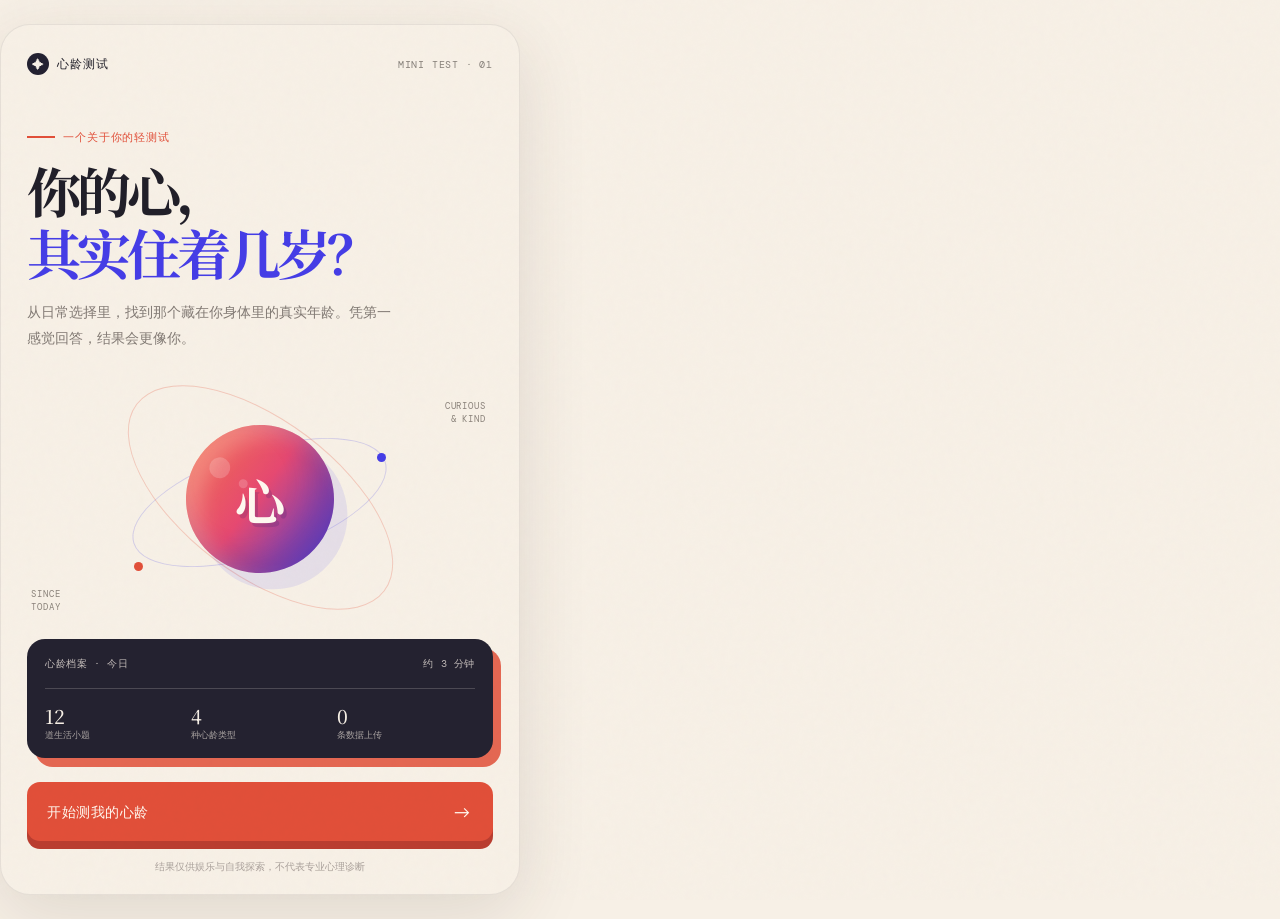
==== commit 73f947d8: "fix: load GitHub Pages assets relatively" ====
--- a/index.html
+++ b/index.html
@@ -1,51 +1,16 @@
-<html lang="zh-CN"><head>
-    <meta charset="UTF-8">
-    <meta name="viewport" content="width=device-width, initial-scale=1.0, viewport-fit=cover">
-    <meta name="theme-color" content="#f7f0e6">
-    <meta name="description" content="一个轻松有趣的心理年龄互动测试。">
-    <link rel="icon" href="data:image/svg+xml,%3Csvg%20xmlns%3D%22http%3A%2F%2Fwww.w3.org%2F2000%2Fsvg%22%20data-codex-favicon-badge%3D%22codex-favicon-badge%22%20width%3D%2232%22%20height%3D%2232%22%20viewBox%3D%220%200%2032%2032%22%3E%3Cimage%20href%3D%22data%3Aimage%2Fbmp%3Bbase64%2CiVBORw0KGgoAAAANSUhEUgAAACAAAAAgCAYAAABzenr0AAAEJUlEQVR4nMRX3W8UVRQ%2FZ2aWNqZQA8LutkkTgo1aiWJIK9oW6rbYQgKN4aONJkhCQgxojRhMpH%2BAvpj6YiJBExP7oNL4UCV8pGwWd4uflS4ansXSzm6BTSC0pd2ZOZw7A9PdMl%2Blbfglm5m995z7%2B91zzz1zrwSPGcp8jFtfubXSkO%2B0EuALiBAFgjVmB8I4EaiElFa0snNnfy3PBR0TgxjFNmdflUn%2FhAkb2EPyNCYw2Calo%2Fxx%2FJfwRViIgKba8UioVPuUZ7ePZxxIrK2DWArQN9p06FjizzUZmK%2BAWKNaJxGdZOIqWABYyP8G4p54MvqHU79jOFsaR9%2BTyUgulFxAjCHGam5QDzn2z21orh%2Fdioin2DEEHqiqkmBkxBAzDAS2y%2FOixAYGK1KF7UUR2Lp5vFpC7PMj37hRhq%2B%2BLoGenhIICjEm%2F358rX70GVcBYGgnOCYr%2FAYbGtLhctqAmucl6O5eBoGBsFpBPO4ooKVBbWKDLRAQR49Ow7VrBFuaZNjbEYLAYA6Ta64AQOOdIP5ixj2fl5hr%2F%2B7habg7RXDggALV1RIERgGX6VVTQ8uAcHsQ36eZaO1aK3cnJwmOdc%2BYYja8JIEsA7S1KfDUau%2BSgYTbTM4HAqKr1O2cIMvdHHbulKGvr9TM%2FLn49x8DduyYgpM%2FaLB%2BvQRHPgzB4UM%2BS8J5Fl2pxmwBSLTBy76lRYEV5QhqxnDsz89YzzQnZu4mQd3Lssh6Hw20aVYAYMTLeN06CSYnyCbywre9GoQ4AO3tio8Ai9MUQAgRd3LewLxaV68GqzinftbMxNy1y1sAfzmftAV4obXNGiid1v1MYfceBZZzFUmlDAhH0DFnZoGltgAkcP1a1dbK5rP%2FJ38BBw9aCdjbmzf%2Fi%2B3pSk%2Fwny2Av5yOAkQiRaMIN28Q3LjuvQRlZdYzwyONjZHpU1snu9rT%2FUkrlgD8zSlpw2GrNXHBf%2FZiCwqoqrVTvjyeB93DjfNu2Bag5qLxilXqLaYrLzTKZAje3ncXJiZmZz%2FFxaeyUoL9%2B0OQy1lksoLQ2WGF%2B68hq%2B1CwosdbgtOW8CVKzhT0TiW4Nf2ubbZbHHo%2B%2Ft1%2BOCIBG%2B%2B9fD6XrpkmKH3A%2B%2BA04LTFmA2GvQFStju53zmjAbn4xo896xUVGxG%2BMMkilAQIMgnZt8LwCeh77hAdMASghP%2B%2B4FkZeeD%2F0UblWaU9zk7s7BEEOdDSZe7CtuKBJz%2FPczk2GkenxafPG8gvXHuYmTcVYDAQCqa4Dh9BIsMzpeueLLy74fa3Rxi9eo2GamPLZ6AhYBgUifcHR%2BMnnbqdi3WwsEwsIljNwyPTE7DYgw3coEAtx3C5vrsXknSu%2Fh1U5CrGW%2FGQS72nw0kK%2FrNqu%2BBeV23xOVUU%2B68zkeqF50up3zIuCzpZWcX%2FXK6lLgHAAD%2F%2F1q1y8MAAAAGSURBVAMAx%2BaHnH3swCAAAAAASUVORK5CYII%3D%22%20width%3D%2232%22%20height%3D%2232%22%20opacity%3D%220.3%22%20%2F%3E%3Cpath%20d%3D%22M3.04536%204.45259C2.7582%203.60299%203.60299%202.7582%204.45259%203.04536L14.1828%206.33403C15.1637%206.66558%2015.0872%208.08006%2014.0715%208.39045L10.2994%209.54319C9.93919%209.65327%209.65327%209.93919%209.54319%2010.2994L8.39046%2014.0715C8.08007%2015.0872%206.66558%2015.1637%206.33404%2014.1828L3.04536%204.45259Z%22%20fill%3D%22black%22%20stroke%3D%22white%22%20stroke-width%3D%221.5%22%20stroke-linejoin%3D%22round%22%20paint-order%3D%22stroke%20fill%22%20transform%3D%22translate(-2%20-2)%20scale(2.1)%22%20%2F%3E%3C%2Fsvg%3E" data-codex-favicon-badge="true" data-codex-original-favicon-href="data:image/svg+xml,%3Csvg xmlns='http://www.w3.org/2000/svg' viewBox='0 0 100 100'%3E%3Ccircle cx='50' cy='50' r='46' fill='%23453de6'/%3E%3Ctext x='50' y='65' text-anchor='middle' font-size='54' fill='%23fff8ef'%3E心%3C/text%3E%3C/svg%3E">
+<!doctype html>
+<html lang="zh-CN">
+  <head>
+    <meta charset="UTF-8" />
+    <meta name="viewport" content="width=device-width, initial-scale=1.0, viewport-fit=cover" />
+    <meta name="theme-color" content="#f7f0e6" />
+    <meta name="description" content="一个轻松有趣的心理年龄互动测试。" />
+    <link rel="icon" href="data:image/svg+xml,%3Csvg xmlns='http://www.w3.org/2000/svg' viewBox='0 0 100 100'%3E%3Ccircle cx='50' cy='50' r='46' fill='%23453de6'/%3E%3Ctext x='50' y='65' text-anchor='middle' font-size='54' fill='%23fff8ef'%3E心%3C/text%3E%3C/svg%3E" />
     <title>心龄测试 · 你的心住着几岁？</title>
-    <script type="module">(function(){const O=document.createElement("link").relList;if(O&&O.supports&&O.supports("modulepreload"))return;for(const M of document.querySelectorAll('link[rel="modulepreload"]'))q(M);new MutationObserver(M=>{for(const A of M)if(A.type==="childList")for(const ie of A.addedNodes)ie.tagName==="LINK"&&ie.rel==="modulepreload"&&q(ie)}).observe(document,{childList:!0,subtree:!0});function m(M){const A={};return M.integrity&&(A.integrity=M.integrity),M.referrerPolicy&&(A.referrerPolicy=M.referrerPolicy),M.crossOrigin==="use-credentials"?A.credentials="include":M.crossOrigin==="anonymous"?A.credentials="omit":A.credentials="same-origin",A}function q(M){if(M.ep)return;M.ep=!0;const A=m(M);fetch(M.href,A)}})();var Ci={exports:{}},gr={},_i={exports:{}},I={};/**
- * @license React
- * react.production.min.js
- *
- * Copyright (c) Facebook, Inc. and its affiliates.
- *
- * This source code is licensed under the MIT license found in the
- * LICENSE file in the root directory of this source tree.
- */var Pa;function Mf(){if(Pa)return I;Pa=1;var P=Symbol.for("react.element"),O=Symbol.for("react.portal"),m=Symbol.for("react.fragment"),q=Symbol.for("react.strict_mode"),M=Symbol.for("react.profiler"),A=Symbol.for("react.provider"),ie=Symbol.for("react.context"),oe=Symbol.for("react.forward_ref"),$=Symbol.for("react.suspense"),b=Symbol.for("react.memo"),ee=Symbol.for("react.lazy"),Q=Symbol.iterator;function X(c){return c===null||typeof c!="object"?null:(c=Q&&c[Q]||c["@@iterator"],typeof c=="function"?c:null)}var Le={isMounted:function(){return!1},enqueueForceUpdate:function(){},enqueueReplaceState:function(){},enqueueSetState:function(){}},Pe=Object.assign,G={};function W(c,y,D){this.props=c,this.context=y,this.refs=G,this.updater=D||Le}W.prototype.isReactComponent={},W.prototype.setState=function(c,y){if(typeof c!="object"&&typeof c!="function"&&c!=null)throw Error("setState(...): takes an object of state variables to update or a function which returns an object of state variables.");this.updater.enqueueSetState(this,c,y,"setState")},W.prototype.forceUpdate=function(c){this.updater.enqueueForceUpdate(this,c,"forceUpdate")};function tt(){}tt.prototype=W.prototype;function Ye(c,y,D){this.props=c,this.context=y,this.refs=G,this.updater=D||Le}var re=Ye.prototype=new tt;re.constructor=Ye,Pe(re,W.prototype),re.isPureReactComponent=!0;var me=Array.isArray,Re=Object.prototype.hasOwnProperty,ze={current:null},Oe={key:!0,ref:!0,__self:!0,__source:!0};function Xe(c,y,D){var F,V={},B=null,Z=null;if(y!=null)for(F in y.ref!==void 0&&(Z=y.ref),y.key!==void 0&&(B=""+y.key),y)Re.call(y,F)&&!Oe.hasOwnProperty(F)&&(V[F]=y[F]);var K=arguments.length-2;if(K===1)V.children=D;else if(1<K){for(var le=Array(K),He=0;He<K;He++)le[He]=arguments[He+2];V.children=le}if(c&&c.defaultProps)for(F in K=c.defaultProps,K)V[F]===void 0&&(V[F]=K[F]);return{$typeof:P,type:c,key:B,ref:Z,props:V,_owner:ze.current}}function Pt(c,y){return{$typeof:P,type:c.type,key:y,ref:c.ref,props:c.props,_owner:c._owner}}function yt(c){return typeof c=="object"&&c!==null&&c.$typeof===P}function Yt(c){var y={"=":"=0",":":"=2"};return"$"+c.replace(/[=:]/g,function(D){return y[D]})}var ct=/\/+/g;function Be(c,y){return typeof c=="object"&&c!==null&&c.key!=null?Yt(""+c.key):y.toString(36)}function nt(c,y,D,F,V){var B=typeof c;(B==="undefined"||B==="boolean")&&(c=null);var Z=!1;if(c===null)Z=!0;else switch(B){case"string":case"number":Z=!0;break;case"object":switch(c.$typeof){case P:case O:Z=!0}}if(Z)return Z=c,V=V(Z),c=F===""?"."+Be(Z,0):F,me(V)?(D="",c!=null&&(D=c.replace(ct,"<script type="module" crossorigin src="/assets/index-CjCJSIDl.js"><\/script>/")+"/"),nt(V,y,D,"",function(He){return He})):V!=null&&(yt(V)&&(V=Pt(V,D+(!V.key||Z&&Z.key===V.key?"":(""+V.key).replace(ct,"<script type="module" crossorigin src="/assets/index-CjCJSIDl.js"><\/script>/")+"/")+c)),y.push(V)),1;if(Z=0,F=F===""?".":F+":",me(c))for(var K=0;K<c.length;K++){B=c[K];var le=F+Be(B,K);Z+=nt(B,y,D,le,V)}else if(le=X(c),typeof le=="function")for(c=le.call(c),K=0;!(B=c.next()).done;)B=B.value,le=F+Be(B,K++),Z+=nt(B,y,D,le,V);else if(B==="object")throw y=String(c),Error("Objects are not valid as a React child (found: "+(y==="[object Object]"?"object with keys {"+Object.keys(c).join(", ")+"}":y)+"). If you meant to render a collection of children, use an array instead.");return Z}function ft(c,y,D){if(c==null)return c;var F=[],V=0;return nt(c,F,"","",function(B){return y.call(D,B,V++)}),F}function Me(c){if(c._status===-1){var y=c._result;y=y(),y.then(function(D){(c._status===0||c._status===-1)&&(c._status=1,c._result=D)},function(D){(c._status===0||c._status===-1)&&(c._status=2,c._result=D)}),c._status===-1&&(c._status=0,c._result=y)}if(c._status===1)return c._result.default;throw c._result}var ce={current:null},k={transition:null},L={ReactCurrentDispatcher:ce,ReactCurrentBatchConfig:k,ReactCurrentOwner:ze};function C(){throw Error("act(...) is not supported in production builds of React.")}return I.Children={map:ft,forEach:function(c,y,D){ft(c,function(){y.apply(this,arguments)},D)},count:function(c){var y=0;return ft(c,function(){y++}),y},toArray:function(c){return ft(c,function(y){return y})||[]},only:function(c){if(!yt(c))throw Error("React.Children.only expected to receive a single React element child.");return c}},I.Component=W,I.Fragment=m,I.Profiler=M,I.PureComponent=Ye,I.StrictMode=q,I.Suspense=$,I.__SECRET_INTERNALS_DO_NOT_USE_OR_YOU_WILL_BE_FIRED=L,I.act=C,I.cloneElement=function(c,y,D){if(c==null)throw Error("React.cloneElement(...): The argument must be a React element, but you passed "+c+".");var F=Pe({},c.props),V=c.key,B=c.ref,Z=c._owner;if(y!=null){if(y.ref!==void 0&&(B=y.ref,Z=ze.current),y.key!==void 0&&(V=""+y.key),c.type&&c.type.defaultProps)var K=c.type.defaultProps;for(le in y)Re.call(y,le)&&!Oe.hasOwnProperty(le)&&(F[le]=y[le]===void 0&&K!==void 0?K[le]:y[le])}var le=arguments.length-2;if(le===1)F.children=D;else if(1<le){K=Array(le);for(var He=0;He<le;He++)K[He]=arguments[He+2];F.children=K}return{$typeof:P,type:c.type,key:V,ref:B,props:F,_owner:Z}},I.createContext=function(c){return c={$typeof:ie,_currentValue:c,_currentValue2:c,_threadCount:0,Provider:null,Consumer:null,_defaultValue:null,_globalName:null},c.Provider={$typeof:A,_context:c},c.Consumer=c},I.createElement=Xe,I.createFactory=function(c){var y=Xe.bind(null,c);return y.type=c,y},I.createRef=function(){return{current:null}},I.forwardRef=function(c){return{$typeof:oe,render:c}},I.isValidElement=yt,I.lazy=function(c){return{$typeof:ee,_payload:{_status:-1,_result:c},_init:Me}},I.memo=function(c,y){return{$typeof:b,type:c,compare:y===void 0?null:y}},I.startTransition=function(c){var y=k.transition;k.transition={};try{c()}finally{k.transition=y}},I.unstable_act=C,I.useCallback=function(c,y){return ce.current.useCallback(c,y)},I.useContext=function(c){return ce.current.useContext(c)},I.useDebugValue=function(){},I.useDeferredValue=function(c){return ce.current.useDeferredValue(c)},I.useEffect=function(c,y){return ce.current.useEffect(c,y)},I.useId=function(){return ce.current.useId()},I.useImperativeHandle=function(c,y,D){return ce.current.useImperativeHandle(c,y,D)},I.useInsertionEffect=function(c,y){return ce.current.useInsertionEffect(c,y)},I.useLayoutEffect=function(c,y){return ce.current.useLayoutEffect(c,y)},I.useMemo=function(c,y){return ce.current.useMemo(c,y)},I.useReducer=function(c,y,D){return ce.current.useReducer(c,y,D)},I.useRef=function(c){return ce.current.useRef(c)},I.useState=function(c){return ce.current.useState(c)},I.useSyncExternalStore=function(c,y,D){return ce.current.useSyncExternalStore(c,y,D)},I.useTransition=function(){return ce.current.useTransition()},I.version="18.3.1",I}var za;function Ti(){return za||(za=1,_i.exports=Mf()),_i.exports}/**
- * @license React
- * react-jsx-runtime.production.min.js
- *
- * Copyright (c) Facebook, Inc. and its affiliates.
- *
- * This source code is licensed under the MIT license found in the
- * LICENSE file in the root directory of this source tree.
- */var ja;function Df(){if(ja)return gr;ja=1;var P=Ti(),O=Symbol.for("react.element"),m=Symbol.for("react.fragment"),q=Object.prototype.hasOwnProperty,M=P.__SECRET_INTERNALS_DO_NOT_USE_OR_YOU_WILL_BE_FIRED.ReactCurrentOwner,A={key:!0,ref:!0,__self:!0,__source:!0};function ie(oe,$,b){var ee,Q={},X=null,Le=null;b!==void 0&&(X=""+b),$.key!==void 0&&(X=""+$.key),$.ref!==void 0&&(Le=$.ref);for(ee in $)q.call($,ee)&&!A.hasOwnProperty(ee)&&(Q[ee]=$[ee]);if(oe&&oe.defaultProps)for(ee in $=oe.defaultProps,$)Q[ee]===void 0&&(Q[ee]=$[ee]);return{$typeof:O,type:oe,key:X,ref:Le,props:Q,_owner:M.current}}return gr.Fragment=m,gr.jsx=ie,gr.jsxs=ie,gr}var Ta;function If(){return Ta||(Ta=1,Ci.exports=Df()),Ci.exports}var h=If(),Nt=Ti(),Tl={},Ni={exports:{}},Ve={},Pi={exports:{}},zi={};/**
- * @license React
- * scheduler.production.min.js
- *
- * Copyright (c) Facebook, Inc. and its affiliates.
- *
- * This source code is licensed under the MIT license found in the
- * LICENSE file in the root directory of this source tree.
- */var La;function Ff(){return La||(La=1,function(P){function O(k,L){var C=k.length;k.push(L);e:for(;0<C;){var c=C-1>>>1,y=k[c];if(0<M(y,L))k[c]=L,k[C]=y,C=c;else break e}}function m(k){return k.length===0?null:k[0]}function q(k){if(k.length===0)return null;var L=k[0],C=k.pop();if(C!==L){k[0]=C;e:for(var c=0,y=k.length,D=y>>>1;c<D;){var F=2*(c+1)-1,V=k[F],B=F+1,Z=k[B];if(0>M(V,C))B<y&&0>M(Z,V)?(k[c]=Z,k[B]=C,c=B):(k[c]=V,k[F]=C,c=F);else if(B<y&&0>M(Z,C))k[c]=Z,k[B]=C,c=B;else break e}}return L}function M(k,L){var C=k.sortIndex-L.sortIndex;return C!==0?C:k.id-L.id}if(typeof performance=="object"&&typeof performance.now=="function"){var A=performance;P.unstable_now=function(){return A.now()}}else{var ie=Date,oe=ie.now();P.unstable_now=function(){return ie.now()-oe}}var $=[],b=[],ee=1,Q=null,X=3,Le=!1,Pe=!1,G=!1,W=typeof setTimeout=="function"?setTimeout:null,tt=typeof clearTimeout=="function"?clearTimeout:null,Ye=typeof setImmediate<"u"?setImmediate:null;typeof navigator<"u"&&navigator.scheduling!==void 0&&navigator.scheduling.isInputPending!==void 0&&navigator.scheduling.isInputPending.bind(navigator.scheduling);function re(k){for(var L=m(b);L!==null;){if(L.callback===null)q(b);else if(L.startTime<=k)q(b),L.sortIndex=L.expirationTime,O($,L);else break;L=m(b)}}function me(k){if(G=!1,re(k),!Pe)if(m($)!==null)Pe=!0,Me(Re);else{var L=m(b);L!==null&&ce(me,L.startTime-k)}}function Re(k,L){Pe=!1,G&&(G=!1,tt(Xe),Xe=-1),Le=!0;var C=X;try{for(re(L),Q=m($);Q!==null&&(!(Q.expirationTime>L)||k&&!Yt());){var c=Q.callback;if(typeof c=="function"){Q.callback=null,X=Q.priorityLevel;var y=c(Q.expirationTime<=L);L=P.unstable_now(),typeof y=="function"?Q.callback=y:Q===m($)&&q($),re(L)}else q($);Q=m($)}if(Q!==null)var D=!0;else{var F=m(b);F!==null&&ce(me,F.startTime-L),D=!1}return D}finally{Q=null,X=C,Le=!1}}var ze=!1,Oe=null,Xe=-1,Pt=5,yt=-1;function Yt(){return!(P.unstable_now()-yt<Pt)}function ct(){if(Oe!==null){var k=P.unstable_now();yt=k;var L=!0;try{L=Oe(!0,k)}finally{L?Be():(ze=!1,Oe=null)}}else ze=!1}var Be;if(typeof Ye=="function")Be=function(){Ye(ct)};else if(typeof MessageChannel<"u"){var nt=new MessageChannel,ft=nt.port2;nt.port1.onmessage=ct,Be=function(){ft.postMessage(null)}}else Be=function(){W(ct,0)};function Me(k){Oe=k,ze||(ze=!0,Be())}function ce(k,L){Xe=W(function(){k(P.unstable_now())},L)}P.unstable_IdlePriority=5,P.unstable_ImmediatePriority=1,P.unstable_LowPriority=4,P.unstable_NormalPriority=3,P.unstable_Profiling=null,P.unstable_UserBlockingPriority=2,P.unstable_cancelCallback=function(k){k.callback=null},P.unstable_continueExecution=function(){Pe||Le||(Pe=!0,Me(Re))},P.unstable_forceFrameRate=function(k){0>k||125<k?console.error("forceFrameRate takes a positive int between 0 and 125, forcing frame rates higher than 125 fps is not supported"):Pt=0<k?Math.floor(1e3/k):5},P.unstable_getCurrentPriorityLevel=function(){return X},P.unstable_getFirstCallbackNode=function(){return m($)},P.unstable_next=function(k){switch(X){case 1:case 2:case 3:var L=3;break;default:L=X}var C=X;X=L;try{return k()}finally{X=C}},P.unstable_pauseExecution=function(){},P.unstable_requestPaint=function(){},P.unstable_runWithPriority=function(k,L){switch(k){case 1:case 2:case 3:case 4:case 5:break;default:k=3}var C=X;X=k;try{return L()}finally{X=C}},P.unstable_scheduleCallback=function(k,L,C){var c=P.unstable_now();switch(typeof C=="object"&&C!==null?(C=C.delay,C=typeof C=="number"&&0<C?c+C:c):C=c,k){case 1:var y=-1;break;case 2:y=250;break;case 5:y=1073741823;break;case 4:y=1e4;break;default:y=5e3}return y=C+y,k={id:ee++,callback:L,priorityLevel:k,startTime:C,expirationTime:y,sortIndex:-1},C>c?(k.sortIndex=C,O(b,k),m($)===null&&k===m(b)&&(G?(tt(Xe),Xe=-1):G=!0,ce(me,C-c))):(k.sortIndex=y,O($,k),Pe||Le||(Pe=!0,Me(Re))),k},P.unstable_shouldYield=Yt,P.unstable_wrapCallback=function(k){var L=X;return function(){var C=X;X=L;try{return k.apply(this,arguments)}finally{X=C}}}}(zi)),zi}var Ra;function Uf(){return Ra||(Ra=1,Pi.exports=Ff()),Pi.exports}/**
- * @license React
- * react-dom.production.min.js
- *
- * Copyright (c) Facebook, Inc. and its affiliates.
- *
- * This source code is licensed under the MIT license found in the
- * LICENSE file in the root directory of this source tree.
- */var Oa;function Af(){if(Oa)return Ve;Oa=1;var P=Ti(),O=Uf();function m(e){for(var t="https://reactjs.org/docs/error-decoder.html?invariant="+e,n=1;n<arguments.length;n++)t+="&args[]="+encodeURIComponent(arguments[n]);return"Minified React error #"+e+"; visit "+t+" for the full message or use the non-minified dev environment for full errors and additional helpful warnings."}var q=new Set,M={};function A(e,t){ie(e,t),ie(e+"Capture",t)}function ie(e,t){for(M[e]=t,e=0;e<t.length;e++)q.add(t[e])}var oe=!(typeof window>"u"||typeof window.document>"u"||typeof window.document.createElement>"u"),$=Object.prototype.hasOwnProperty,b=/^[:A-Z_a-z\u00C0-\u00D6\u00D8-\u00F6\u00F8-\u02FF\u0370-\u037D\u037F-\u1FFF\u200C-\u200D\u2070-\u218F\u2C00-\u2FEF\u3001-\uD7FF\uF900-\uFDCF\uFDF0-\uFFFD][:A-Z_a-z\u00C0-\u00D6\u00D8-\u00F6\u00F8-\u02FF\u0370-\u037D\u037F-\u1FFF\u200C-\u200D\u2070-\u218F\u2C00-\u2FEF\u3001-\uD7FF\uF900-\uFDCF\uFDF0-\uFFFD\-.0-9\u00B7\u0300-\u036F\u203F-\u2040]*$/,ee={},Q={};function X(e){return $.call(Q,e)?!0:$.call(ee,e)?!1:b.test(e)?Q[e]=!0:(ee[e]=!0,!1)}function Le(e,t,n,r){if(n!==null&&n.type===0)return!1;switch(typeof t){case"function":case"symbol":return!0;case"boolean":return r?!1:n!==null?!n.acceptsBooleans:(e=e.toLowerCase().slice(0,5),e!=="data-"&&e!=="aria-");default:return!1}}function Pe(e,t,n,r){if(t===null||typeof t>"u"||Le(e,t,n,r))return!0;if(r)return!1;if(n!==null)switch(n.type){case 3:return!t;case 4:return t===!1;case 5:return isNaN(t);case 6:return isNaN(t)||1>t}return!1}function G(e,t,n,r,l,u,i){this.acceptsBooleans=t===2||t===3||t===4,this.attributeName=r,this.attributeNamespace=l,this.mustUseProperty=n,this.propertyName=e,this.type=t,this.sanitizeURL=u,this.removeEmptyString=i}var W={};"children dangerouslySetInnerHTML defaultValue defaultChecked innerHTML suppressContentEditableWarning suppressHydrationWarning style".split(" ").forEach(function(e){W[e]=new G(e,0,!1,e,null,!1,!1)}),[["acceptCharset","accept-charset"],["className","class"],["htmlFor","for"],["httpEquiv","http-equiv"]].forEach(function(e){var t=e[0];W[t]=new G(t,1,!1,e[1],null,!1,!1)}),["contentEditable","draggable","spellCheck","value"].forEach(function(e){W[e]=new G(e,2,!1,e.toLowerCase(),null,!1,!1)}),["autoReverse","externalResourcesRequired","focusable","preserveAlpha"].forEach(function(e){W[e]=new G(e,2,!1,e,null,!1,!1)}),"allowFullScreen async autoFocus autoPlay controls default defer disabled disablePictureInPicture disableRemotePlayback formNoValidate hidden loop noModule noValidate open playsInline readOnly required reversed scoped seamless itemScope".split(" ").forEach(function(e){W[e]=new G(e,3,!1,e.toLowerCase(),null,!1,!1)}),["checked","multiple","muted","selected"].forEach(function(e){W[e]=new G(e,3,!0,e,null,!1,!1)}),["capture","download"].forEach(function(e){W[e]=new G(e,4,!1,e,null,!1,!1)}),["cols","rows","size","span"].forEach(function(e){W[e]=new G(e,6,!1,e,null,!1,!1)}),["rowSpan","start"].forEach(function(e){W[e]=new G(e,5,!1,e.toLowerCase(),null,!1,!1)});var tt=/[\-:]([a-z])/g;function Ye(e){return e[1].toUpperCase()}"accent-height alignment-baseline arabic-form baseline-shift cap-height clip-path clip-rule color-interpolation color-interpolation-filters color-profile color-rendering dominant-baseline enable-background fill-opacity fill-rule flood-color flood-opacity font-family font-size font-size-adjust font-stretch font-style font-variant font-weight glyph-name glyph-orientation-horizontal glyph-orientation-vertical horiz-adv-x horiz-origin-x image-rendering letter-spacing lighting-color marker-end marker-mid marker-start overline-position overline-thickness paint-order panose-1 pointer-events rendering-intent shape-rendering stop-color stop-opacity strikethrough-position strikethrough-thickness stroke-dasharray stroke-dashoffset stroke-linecap stroke-linejoin stroke-miterlimit stroke-opacity stroke-width text-anchor text-decoration text-rendering underline-position underline-thickness unicode-bidi unicode-range units-per-em v-alphabetic v-hanging v-ideographic v-mathematical vector-effect vert-adv-y vert-origin-x vert-origin-y word-spacing writing-mode xmlns:xlink x-height".split(" ").forEach(function(e){var t=e.replace(tt,Ye);W[t]=new G(t,1,!1,e,null,!1,!1)}),"xlink:actuate xlink:arcrole xlink:role xlink:show xlink:title xlink:type".split(" ").forEach(function(e){var t=e.replace(tt,Ye);W[t]=new G(t,1,!1,e,"http://www.w3.org/1999/xlink",!1,!1)}),["xml:base","xml:lang","xml:space"].forEach(function(e){var t=e.replace(tt,Ye);W[t]=new G(t,1,!1,e,"http://www.w3.org/XML/1998/namespace",!1,!1)}),["tabIndex","crossOrigin"].forEach(function(e){W[e]=new G(e,1,!1,e.toLowerCase(),null,!1,!1)}),W.xlinkHref=new G("xlinkHref",1,!1,"xlink:href","http://www.w3.org/1999/xlink",!0,!1),["src","href","action","formAction"].forEach(function(e){W[e]=new G(e,1,!1,e.toLowerCase(),null,!0,!0)});function re(e,t,n,r){var l=W.hasOwnProperty(t)?W[t]:null;(l!==null?l.type!==0:r||!(2<t.length)||t[0]!=="o"&&t[0]!=="O"||t[1]!=="n"&&t[1]!=="N")&&(Pe(t,n,l,r)&&(n=null),r||l===null?X(t)&&(n===null?e.removeAttribute(t):e.setAttribute(t,""+n)):l.mustUseProperty?e[l.propertyName]=n===null?l.type===3?!1:"":n:(t=l.attributeName,r=l.attributeNamespace,n===null?e.removeAttribute(t):(l=l.type,n=l===3||l===4&&n===!0?"":""+n,r?e.setAttributeNS(r,t,n):e.setAttribute(t,n))))}var me=P.__SECRET_INTERNALS_DO_NOT_USE_OR_YOU_WILL_BE_FIRED,Re=Symbol.for("react.element"),ze=Symbol.for("react.portal"),Oe=Symbol.for("react.fragment"),Xe=Symbol.for("react.strict_mode"),Pt=Symbol.for("react.profiler"),yt=Symbol.for("react.provider"),Yt=Symbol.for("react.context"),ct=Symbol.for("react.forward_ref"),Be=Symbol.for("react.suspense"),nt=Symbol.for("react.suspense_list"),ft=Symbol.for("react.memo"),Me=Symbol.for("react.lazy"),ce=Symbol.for("react.offscreen"),k=Symbol.iterator;function L(e){return e===null||typeof e!="object"?null:(e=k&&e[k]||e["@@iterator"],typeof e=="function"?e:null)}var C=Object.assign,c;function y(e){if(c===void 0)try{throw Error()}catch(n){var t=n.stack.trim().match(/\n( *(at )?)/);c=t&&t[1]||""}return`
-`+c+e}var D=!1;function F(e,t){if(!e||D)return"";D=!0;var n=Error.prepareStackTrace;Error.prepareStackTrace=void 0;try{if(t)if(t=function(){throw Error()},Object.defineProperty(t.prototype,"props",{set:function(){throw Error()}}),typeof Reflect=="object"&&Reflect.construct){try{Reflect.construct(t,[])}catch(p){var r=p}Reflect.construct(e,[],t)}else{try{t.call()}catch(p){r=p}e.call(t.prototype)}else{try{throw Error()}catch(p){r=p}e()}}catch(p){if(p&&r&&typeof p.stack=="string"){for(var l=p.stack.split(`
-`),u=r.stack.split(`
-`),i=l.length-1,o=u.length-1;1<=i&&0<=o&&l[i]!==u[o];)o--;for(;1<=i&&0<=o;i--,o--)if(l[i]!==u[o]){if(i!==1||o!==1)do if(i--,o--,0>o||l[i]!==u[o]){var s=`
-`+l[i].replace(" at new "," at ");return e.displayName&&s.includes("<anonymous>")&&(s=s.replace("<anonymous>",e.displayName)),s}while(1<=i&&0<=o);break}}}finally{D=!1,Error.prepareStackTrace=n}return(e=e?e.displayName||e.name:"")?y(e):""}function V(e){switch(e.tag){case 5:return y(e.type);case 16:return y("Lazy");case 13:return y("Suspense");case 19:return y("SuspenseList");case 0:case 2:case 15:return e=F(e.type,!1),e;case 11:return e=F(e.type.render,!1),e;case 1:return e=F(e.type,!0),e;default:return""}}function B(e){if(e==null)return null;if(typeof e=="function")return e.displayName||e.name||null;if(typeof e=="string")return e;switch(e){case Oe:return"Fragment";case ze:return"Portal";case Pt:return"Profiler";case Xe:return"StrictMode";case Be:return"Suspense";case nt:return"SuspenseList"}if(typeof e=="object")switch(e.$typeof){case Yt:return(e.displayName||"Context")+".Consumer";case yt:return(e._context.displayName||"Context")+".Provider";case ct:var t=e.render;return e=e.displayName,e||(e=t.displayName||t.name||"",e=e!==""?"ForwardRef("+e+")":"ForwardRef"),e;case ft:return t=e.displayName||null,t!==null?t:B(e.type)||"Memo";case Me:t=e._payload,e=e._init;try{return B(e(t))}catch{}}return null}function Z(e){var t=e.type;switch(e.tag){case 24:return"Cache";case 9:return(t.displayName||"Context")+".Consumer";case 10:return(t._context.displayName||"Context")+".Provider";case 18:return"DehydratedFragment";case 11:return e=t.render,e=e.displayName||e.name||"",t.displayName||(e!==""?"ForwardRef("+e+")":"ForwardRef");case 7:return"Fragment";case 5:return t;case 4:return"Portal";case 3:return"Root";case 6:return"Text";case 16:return B(t);case 8:return t===Xe?"StrictMode":"Mode";case 22:return"Offscreen";case 12:return"Profiler";case 21:return"Scope";case 13:return"Suspense";case 19:return"SuspenseList";case 25:return"TracingMarker";case 1:case 0:case 17:case 2:case 14:case 15:if(typeof t=="function")return t.displayName||t.name||null;if(typeof t=="string")return t}return null}function K(e){switch(typeof e){case"boolean":case"number":case"string":case"undefined":return e;case"object":return e;default:return""}}function le(e){var t=e.type;return(e=e.nodeName)&&e.toLowerCase()==="input"&&(t==="checkbox"||t==="radio")}function He(e){var t=le(e)?"checked":"value",n=Object.getOwnPropertyDescriptor(e.constructor.prototype,t),r=""+e[t];if(!e.hasOwnProperty(t)&&typeof n<"u"&&typeof n.get=="function"&&typeof n.set=="function"){var l=n.get,u=n.set;return Object.defineProperty(e,t,{configurable:!0,get:function(){return l.call(this)},set:function(i){r=""+i,u.call(this,i)}}),Object.defineProperty(e,t,{enumerable:n.enumerable}),{getValue:function(){return r},setValue:function(i){r=""+i},stopTracking:function(){e._valueTracker=null,delete e[t]}}}}function Sr(e){e._valueTracker||(e._valueTracker=He(e))}function Ri(e){if(!e)return!1;var t=e._valueTracker;if(!t)return!0;var n=t.getValue(),r="";return e&&(r=le(e)?e.checked?"true":"false":e.value),e=r,e!==n?(t.setValue(e),!0):!1}function kr(e){if(e=e||(typeof document<"u"?document:void 0),typeof e>"u")return null;try{return e.activeElement||e.body}catch{return e.body}}function Ll(e,t){var n=t.checked;return C({},t,{defaultChecked:void 0,defaultValue:void 0,value:void 0,checked:n??e._wrapperState.initialChecked})}function Oi(e,t){var n=t.defaultValue==null?"":t.defaultValue,r=t.checked!=null?t.checked:t.defaultChecked;n=K(t.value!=null?t.value:n),e._wrapperState={initialChecked:r,initialValue:n,controlled:t.type==="checkbox"||t.type==="radio"?t.checked!=null:t.value!=null}}function Mi(e,t){t=t.checked,t!=null&&re(e,"checked",t,!1)}function Rl(e,t){Mi(e,t);var n=K(t.value),r=t.type;if(n!=null)r==="number"?(n===0&&e.value===""||e.value!=n)&&(e.value=""+n):e.value!==""+n&&(e.value=""+n);else if(r==="submit"||r==="reset"){e.removeAttribute("value");return}t.hasOwnProperty("value")?Ol(e,t.type,n):t.hasOwnProperty("defaultValue")&&Ol(e,t.type,K(t.defaultValue)),t.checked==null&&t.defaultChecked!=null&&(e.defaultChecked=!!t.defaultChecked)}function Di(e,t,n){if(t.hasOwnProperty("value")||t.hasOwnProperty("defaultValue")){var r=t.type;if(!(r!=="submit"&&r!=="reset"||t.value!==void 0&&t.value!==null))return;t=""+e._wrapperState.initialValue,n||t===e.value||(e.value=t),e.defaultValue=t}n=e.name,n!==""&&(e.name=""),e.defaultChecked=!!e._wrapperState.initialChecked,n!==""&&(e.name=n)}function Ol(e,t,n){(t!=="number"||kr(e.ownerDocument)!==e)&&(n==null?e.defaultValue=""+e._wrapperState.initialValue:e.defaultValue!==""+n&&(e.defaultValue=""+n))}var On=Array.isArray;function sn(e,t,n,r){if(e=e.options,t){t={};for(var l=0;l<n.length;l++)t["$"+n[l]]=!0;for(n=0;n<e.length;n++)l=t.hasOwnProperty("$"+e[n].value),e[n].selected!==l&&(e[n].selected=l),l&&r&&(e[n].defaultSelected=!0)}else{for(n=""+K(n),t=null,l=0;l<e.length;l++){if(e[l].value===n){e[l].selected=!0,r&&(e[l].defaultSelected=!0);return}t!==null||e[l].disabled||(t=e[l])}t!==null&&(t.selected=!0)}}function Ml(e,t){if(t.dangerouslySetInnerHTML!=null)throw Error(m(91));return C({},t,{value:void 0,defaultValue:void 0,children:""+e._wrapperState.initialValue})}function Ii(e,t){var n=t.value;if(n==null){if(n=t.children,t=t.defaultValue,n!=null){if(t!=null)throw Error(m(92));if(On(n)){if(1<n.length)throw Error(m(93));n=n[0]}t=n}t==null&&(t=""),n=t}e._wrapperState={initialValue:K(n)}}function Fi(e,t){var n=K(t.value),r=K(t.defaultValue);n!=null&&(n=""+n,n!==e.value&&(e.value=n),t.defaultValue==null&&e.defaultValue!==n&&(e.defaultValue=n)),r!=null&&(e.defaultValue=""+r)}function Ui(e){var t=e.textContent;t===e._wrapperState.initialValue&&t!==""&&t!==null&&(e.value=t)}function Ai(e){switch(e){case"svg":return"http://www.w3.org/2000/svg";case"math":return"http://www.w3.org/1998/Math/MathML";default:return"http://www.w3.org/1999/xhtml"}}function Dl(e,t){return e==null||e==="http://www.w3.org/1999/xhtml"?Ai(t):e==="http://www.w3.org/2000/svg"&&t==="foreignObject"?"http://www.w3.org/1999/xhtml":e}var xr,Vi=function(e){return typeof MSApp<"u"&&MSApp.execUnsafeLocalFunction?function(t,n,r,l){MSApp.execUnsafeLocalFunction(function(){return e(t,n,r,l)})}:e}(function(e,t){if(e.namespaceURI!=="http://www.w3.org/2000/svg"||"innerHTML"in e)e.innerHTML=t;else{for(xr=xr||document.createElement("div"),xr.innerHTML="<svg>"+t.valueOf().toString()+"</svg>",t=xr.firstChild;e.firstChild;)e.removeChild(e.firstChild);for(;t.firstChild;)e.appendChild(t.firstChild)}});function Mn(e,t){if(t){var n=e.firstChild;if(n&&n===e.lastChild&&n.nodeType===3){n.nodeValue=t;return}}e.textContent=t}var Dn={animationIterationCount:!0,aspectRatio:!0,borderImageOutset:!0,borderImageSlice:!0,borderImageWidth:!0,boxFlex:!0,boxFlexGroup:!0,boxOrdinalGroup:!0,columnCount:!0,columns:!0,flex:!0,flexGrow:!0,flexPositive:!0,flexShrink:!0,flexNegative:!0,flexOrder:!0,gridArea:!0,gridRow:!0,gridRowEnd:!0,gridRowSpan:!0,gridRowStart:!0,gridColumn:!0,gridColumnEnd:!0,gridColumnSpan:!0,gridColumnStart:!0,fontWeight:!0,lineClamp:!0,lineHeight:!0,opacity:!0,order:!0,orphans:!0,tabSize:!0,widows:!0,zIndex:!0,zoom:!0,fillOpacity:!0,floodOpacity:!0,stopOpacity:!0,strokeDasharray:!0,strokeDashoffset:!0,strokeMiterlimit:!0,strokeOpacity:!0,strokeWidth:!0},Fa=["Webkit","ms","Moz","O"];Object.keys(Dn).forEach(function(e){Fa.forEach(function(t){t=t+e.charAt(0).toUpperCase()+e.substring(1),Dn[t]=Dn[e]})});function Bi(e,t,n){return t==null||typeof t=="boolean"||t===""?"":n||typeof t!="number"||t===0||Dn.hasOwnProperty(e)&&Dn[e]?(""+t).trim():t+"px"}function Hi(e,t){e=e.style;for(var n in t)if(t.hasOwnProperty(n)){var r=n.indexOf("--")===0,l=Bi(n,t[n],r);n==="float"&&(n="cssFloat"),r?e.setProperty(n,l):e[n]=l}}var Ua=C({menuitem:!0},{area:!0,base:!0,br:!0,col:!0,embed:!0,hr:!0,img:!0,input:!0,keygen:!0,link:!0,meta:!0,param:!0,source:!0,track:!0,wbr:!0});function Il(e,t){if(t){if(Ua[e]&&(t.children!=null||t.dangerouslySetInnerHTML!=null))throw Error(m(137,e));if(t.dangerouslySetInnerHTML!=null){if(t.children!=null)throw Error(m(60));if(typeof t.dangerouslySetInnerHTML!="object"||!("__html"in t.dangerouslySetInnerHTML))throw Error(m(61))}if(t.style!=null&&typeof t.style!="object")throw Error(m(62))}}function Fl(e,t){if(e.indexOf("-")===-1)return typeof t.is=="string";switch(e){case"annotation-xml":case"color-profile":case"font-face":case"font-face-src":case"font-face-uri":case"font-face-format":case"font-face-name":case"missing-glyph":return!1;default:return!0}}var Ul=null;function Al(e){return e=e.target||e.srcElement||window,e.correspondingUseElement&&(e=e.correspondingUseElement),e.nodeType===3?e.parentNode:e}var Vl=null,an=null,cn=null;function $i(e){if(e=rr(e)){if(typeof Vl!="function")throw Error(m(280));var t=e.stateNode;t&&(t=Wr(t),Vl(e.stateNode,e.type,t))}}function Qi(e){an?cn?cn.push(e):cn=[e]:an=e}function Wi(){if(an){var e=an,t=cn;if(cn=an=null,$i(e),t)for(e=0;e<t.length;e++)$i(t[e])}}function Ki(e,t){return e(t)}function Yi(){}var Bl=!1;function Xi(e,t,n){if(Bl)return e(t,n);Bl=!0;try{return Ki(e,t,n)}finally{Bl=!1,(an!==null||cn!==null)&&(Yi(),Wi())}}function In(e,t){var n=e.stateNode;if(n===null)return null;var r=Wr(n);if(r===null)return null;n=r[t];e:switch(t){case"onClick":case"onClickCapture":case"onDoubleClick":case"onDoubleClickCapture":case"onMouseDown":case"onMouseDownCapture":case"onMouseMove":case"onMouseMoveCapture":case"onMouseUp":case"onMouseUpCapture":case"onMouseEnter":(r=!r.disabled)||(e=e.type,r=!(e==="button"||e==="input"||e==="select"||e==="textarea")),e=!r;break e;default:e=!1}if(e)return null;if(n&&typeof n!="function")throw Error(m(231,t,typeof n));return n}var Hl=!1;if(oe)try{var Fn={};Object.defineProperty(Fn,"passive",{get:function(){Hl=!0}}),window.addEventListener("test",Fn,Fn),window.removeEventListener("test",Fn,Fn)}catch{Hl=!1}function Aa(e,t,n,r,l,u,i,o,s){var p=Array.prototype.slice.call(arguments,3);try{t.apply(n,p)}catch(g){this.onError(g)}}var Un=!1,Er=null,Cr=!1,$l=null,Va={onError:function(e){Un=!0,Er=e}};function Ba(e,t,n,r,l,u,i,o,s){Un=!1,Er=null,Aa.apply(Va,arguments)}function Ha(e,t,n,r,l,u,i,o,s){if(Ba.apply(this,arguments),Un){if(Un){var p=Er;Un=!1,Er=null}else throw Error(m(198));Cr||(Cr=!0,$l=p)}}function Xt(e){var t=e,n=e;if(e.alternate)for(;t.return;)t=t.return;else{e=t;do t=e,t.flags&4098&&(n=t.return),e=t.return;while(e)}return t.tag===3?n:null}function Gi(e){if(e.tag===13){var t=e.memoizedState;if(t===null&&(e=e.alternate,e!==null&&(t=e.memoizedState)),t!==null)return t.dehydrated}return null}function Zi(e){if(Xt(e)!==e)throw Error(m(188))}function $a(e){var t=e.alternate;if(!t){if(t=Xt(e),t===null)throw Error(m(188));return t!==e?null:e}for(var n=e,r=t;;){var l=n.return;if(l===null)break;var u=l.alternate;if(u===null){if(r=l.return,r!==null){n=r;continue}break}if(l.child===u.child){for(u=l.child;u;){if(u===n)return Zi(l),e;if(u===r)return Zi(l),t;u=u.sibling}throw Error(m(188))}if(n.return!==r.return)n=l,r=u;else{for(var i=!1,o=l.child;o;){if(o===n){i=!0,n=l,r=u;break}if(o===r){i=!0,r=l,n=u;break}o=o.sibling}if(!i){for(o=u.child;o;){if(o===n){i=!0,n=u,r=l;break}if(o===r){i=!0,r=u,n=l;break}o=o.sibling}if(!i)throw Error(m(189))}}if(n.alternate!==r)throw Error(m(190))}if(n.tag!==3)throw Error(m(188));return n.stateNode.current===n?e:t}function Ji(e){return e=$a(e),e!==null?qi(e):null}function qi(e){if(e.tag===5||e.tag===6)return e;for(e=e.child;e!==null;){var t=qi(e);if(t!==null)return t;e=e.sibling}return null}var bi=O.unstable_scheduleCallback,eo=O.unstable_cancelCallback,Qa=O.unstable_shouldYield,Wa=O.unstable_requestPaint,de=O.unstable_now,Ka=O.unstable_getCurrentPriorityLevel,Ql=O.unstable_ImmediatePriority,to=O.unstable_UserBlockingPriority,_r=O.unstable_NormalPriority,Ya=O.unstable_LowPriority,no=O.unstable_IdlePriority,Nr=null,dt=null;function Xa(e){if(dt&&typeof dt.onCommitFiberRoot=="function")try{dt.onCommitFiberRoot(Nr,e,void 0,(e.current.flags&128)===128)}catch{}}var rt=Math.clz32?Math.clz32:Ja,Ga=Math.log,Za=Math.LN2;function Ja(e){return e>>>=0,e===0?32:31-(Ga(e)/Za|0)|0}var Pr=64,zr=4194304;function An(e){switch(e&-e){case 1:return 1;case 2:return 2;case 4:return 4;case 8:return 8;case 16:return 16;case 32:return 32;case 64:case 128:case 256:case 512:case 1024:case 2048:case 4096:case 8192:case 16384:case 32768:case 65536:case 131072:case 262144:case 524288:case 1048576:case 2097152:return e&4194240;case 4194304:case 8388608:case 16777216:case 33554432:case 67108864:return e&130023424;case 134217728:return 134217728;case 268435456:return 268435456;case 536870912:return 536870912;case 1073741824:return 1073741824;default:return e}}function jr(e,t){var n=e.pendingLanes;if(n===0)return 0;var r=0,l=e.suspendedLanes,u=e.pingedLanes,i=n&268435455;if(i!==0){var o=i&~l;o!==0?r=An(o):(u&=i,u!==0&&(r=An(u)))}else i=n&~l,i!==0?r=An(i):u!==0&&(r=An(u));if(r===0)return 0;if(t!==0&&t!==r&&!(t&l)&&(l=r&-r,u=t&-t,l>=u||l===16&&(u&4194240)!==0))return t;if(r&4&&(r|=n&16),t=e.entangledLanes,t!==0)for(e=e.entanglements,t&=r;0<t;)n=31-rt(t),l=1<<n,r|=e[n],t&=~l;return r}function qa(e,t){switch(e){case 1:case 2:case 4:return t+250;case 8:case 16:case 32:case 64:case 128:case 256:case 512:case 1024:case 2048:case 4096:case 8192:case 16384:case 32768:case 65536:case 131072:case 262144:case 524288:case 1048576:case 2097152:return t+5e3;case 4194304:case 8388608:case 16777216:case 33554432:case 67108864:return-1;case 134217728:case 268435456:case 536870912:case 1073741824:return-1;default:return-1}}function ba(e,t){for(var n=e.suspendedLanes,r=e.pingedLanes,l=e.expirationTimes,u=e.pendingLanes;0<u;){var i=31-rt(u),o=1<<i,s=l[i];s===-1?(!(o&n)||o&r)&&(l[i]=qa(o,t)):s<=t&&(e.expiredLanes|=o),u&=~o}}function Wl(e){return e=e.pendingLanes&-1073741825,e!==0?e:e&1073741824?1073741824:0}function ro(){var e=Pr;return Pr<<=1,!(Pr&4194240)&&(Pr=64),e}function Kl(e){for(var t=[],n=0;31>n;n++)t.push(e);return t}function Vn(e,t,n){e.pendingLanes|=t,t!==536870912&&(e.suspendedLanes=0,e.pingedLanes=0),e=e.eventTimes,t=31-rt(t),e[t]=n}function ec(e,t){var n=e.pendingLanes&~t;e.pendingLanes=t,e.suspendedLanes=0,e.pingedLanes=0,e.expiredLanes&=t,e.mutableReadLanes&=t,e.entangledLanes&=t,t=e.entanglements;var r=e.eventTimes;for(e=e.expirationTimes;0<n;){var l=31-rt(n),u=1<<l;t[l]=0,r[l]=-1,e[l]=-1,n&=~u}}function Yl(e,t){var n=e.entangledLanes|=t;for(e=e.entanglements;n;){var r=31-rt(n),l=1<<r;l&t|e[r]&t&&(e[r]|=t),n&=~l}}var Y=0;function lo(e){return e&=-e,1<e?4<e?e&268435455?16:536870912:4:1}var uo,Xl,io,oo,so,Gl=!1,Tr=[],zt=null,jt=null,Tt=null,Bn=new Map,Hn=new Map,Lt=[],tc="mousedown mouseup touchcancel touchend touchstart auxclick dblclick pointercancel pointerdown pointerup dragend dragstart drop compositionend compositionstart keydown keypress keyup input textInput copy cut paste click change contextmenu reset submit".split(" ");function ao(e,t){switch(e){case"focusin":case"focusout":zt=null;break;case"dragenter":case"dragleave":jt=null;break;case"mouseover":case"mouseout":Tt=null;break;case"pointerover":case"pointerout":Bn.delete(t.pointerId);break;case"gotpointercapture":case"lostpointercapture":Hn.delete(t.pointerId)}}function $n(e,t,n,r,l,u){return e===null||e.nativeEvent!==u?(e={blockedOn:t,domEventName:n,eventSystemFlags:r,nativeEvent:u,targetContainers:[l]},t!==null&&(t=rr(t),t!==null&&Xl(t)),e):(e.eventSystemFlags|=r,t=e.targetContainers,l!==null&&t.indexOf(l)===-1&&t.push(l),e)}function nc(e,t,n,r,l){switch(t){case"focusin":return zt=$n(zt,e,t,n,r,l),!0;case"dragenter":return jt=$n(jt,e,t,n,r,l),!0;case"mouseover":return Tt=$n(Tt,e,t,n,r,l),!0;case"pointerover":var u=l.pointerId;return Bn.set(u,$n(Bn.get(u)||null,e,t,n,r,l)),!0;case"gotpointercapture":return u=l.pointerId,Hn.set(u,$n(Hn.get(u)||null,e,t,n,r,l)),!0}return!1}function co(e){var t=Gt(e.target);if(t!==null){var n=Xt(t);if(n!==null){if(t=n.tag,t===13){if(t=Gi(n),t!==null){e.blockedOn=t,so(e.priority,function(){io(n)});return}}else if(t===3&&n.stateNode.current.memoizedState.isDehydrated){e.blockedOn=n.tag===3?n.stateNode.containerInfo:null;return}}}e.blockedOn=null}function Lr(e){if(e.blockedOn!==null)return!1;for(var t=e.targetContainers;0<t.length;){var n=Jl(e.domEventName,e.eventSystemFlags,t[0],e.nativeEvent);if(n===null){n=e.nativeEvent;var r=new n.constructor(n.type,n);Ul=r,n.target.dispatchEvent(r),Ul=null}else return t=rr(n),t!==null&&Xl(t),e.blockedOn=n,!1;t.shift()}return!0}function fo(e,t,n){Lr(e)&&n.delete(t)}function rc(){Gl=!1,zt!==null&&Lr(zt)&&(zt=null),jt!==null&&Lr(jt)&&(jt=null),Tt!==null&&Lr(Tt)&&(Tt=null),Bn.forEach(fo),Hn.forEach(fo)}function Qn(e,t){e.blockedOn===t&&(e.blockedOn=null,Gl||(Gl=!0,O.unstable_scheduleCallback(O.unstable_NormalPriority,rc)))}function Wn(e){function t(l){return Qn(l,e)}if(0<Tr.length){Qn(Tr[0],e);for(var n=1;n<Tr.length;n++){var r=Tr[n];r.blockedOn===e&&(r.blockedOn=null)}}for(zt!==null&&Qn(zt,e),jt!==null&&Qn(jt,e),Tt!==null&&Qn(Tt,e),Bn.forEach(t),Hn.forEach(t),n=0;n<Lt.length;n++)r=Lt[n],r.blockedOn===e&&(r.blockedOn=null);for(;0<Lt.length&&(n=Lt[0],n.blockedOn===null);)co(n),n.blockedOn===null&&Lt.shift()}var fn=me.ReactCurrentBatchConfig,Rr=!0;function lc(e,t,n,r){var l=Y,u=fn.transition;fn.transition=null;try{Y=1,Zl(e,t,n,r)}finally{Y=l,fn.transition=u}}function uc(e,t,n,r){var l=Y,u=fn.transition;fn.transition=null;try{Y=4,Zl(e,t,n,r)}finally{Y=l,fn.transition=u}}function Zl(e,t,n,r){if(Rr){var l=Jl(e,t,n,r);if(l===null)mu(e,t,r,Or,n),ao(e,r);else if(nc(l,e,t,n,r))r.stopPropagation();else if(ao(e,r),t&4&&-1<tc.indexOf(e)){for(;l!==null;){var u=rr(l);if(u!==null&&uo(u),u=Jl(e,t,n,r),u===null&&mu(e,t,r,Or,n),u===l)break;l=u}l!==null&&r.stopPropagation()}else mu(e,t,r,null,n)}}var Or=null;function Jl(e,t,n,r){if(Or=null,e=Al(r),e=Gt(e),e!==null)if(t=Xt(e),t===null)e=null;else if(n=t.tag,n===13){if(e=Gi(t),e!==null)return e;e=null}else if(n===3){if(t.stateNode.current.memoizedState.isDehydrated)return t.tag===3?t.stateNode.containerInfo:null;e=null}else t!==e&&(e=null);return Or=e,null}function po(e){switch(e){case"cancel":case"click":case"close":case"contextmenu":case"copy":case"cut":case"auxclick":case"dblclick":case"dragend":case"dragstart":case"drop":case"focusin":case"focusout":case"input":case"invalid":case"keydown":case"keypress":case"keyup":case"mousedown":case"mouseup":case"paste":case"pause":case"play":case"pointercancel":case"pointerdown":case"pointerup":case"ratechange":case"reset":case"resize":case"seeked":case"submit":case"touchcancel":case"touchend":case"touchstart":case"volumechange":case"change":case"selectionchange":case"textInput":case"compositionstart":case"compositionend":case"compositionupdate":case"beforeblur":case"afterblur":case"beforeinput":case"blur":case"fullscreenchange":case"focus":case"hashchange":case"popstate":case"select":case"selectstart":return 1;case"drag":case"dragenter":case"dragexit":case"dragleave":case"dragover":case"mousemove":case"mouseout":case"mouseover":case"pointermove":case"pointerout":case"pointerover":case"scroll":case"toggle":case"touchmove":case"wheel":case"mouseenter":case"mouseleave":case"pointerenter":case"pointerleave":return 4;case"message":switch(Ka()){case Ql:return 1;case to:return 4;case _r:case Ya:return 16;case no:return 536870912;default:return 16}default:return 16}}var Rt=null,ql=null,Mr=null;function mo(){if(Mr)return Mr;var e,t=ql,n=t.length,r,l="value"in Rt?Rt.value:Rt.textContent,u=l.length;for(e=0;e<n&&t[e]===l[e];e++);var i=n-e;for(r=1;r<=i&&t[n-r]===l[u-r];r++);return Mr=l.slice(e,1<r?1-r:void 0)}function Dr(e){var t=e.keyCode;return"charCode"in e?(e=e.charCode,e===0&&t===13&&(e=13)):e=t,e===10&&(e=13),32<=e||e===13?e:0}function Ir(){return!0}function ho(){return!1}function $e(e){function t(n,r,l,u,i){this._reactName=n,this._targetInst=l,this.type=r,this.nativeEvent=u,this.target=i,this.currentTarget=null;for(var o in e)e.hasOwnProperty(o)&&(n=e[o],this[o]=n?n(u):u[o]);return this.isDefaultPrevented=(u.defaultPrevented!=null?u.defaultPrevented:u.returnValue===!1)?Ir:ho,this.isPropagationStopped=ho,this}return C(t.prototype,{preventDefault:function(){this.defaultPrevented=!0;var n=this.nativeEvent;n&&(n.preventDefault?n.preventDefault():typeof n.returnValue!="unknown"&&(n.returnValue=!1),this.isDefaultPrevented=Ir)},stopPropagation:function(){var n=this.nativeEvent;n&&(n.stopPropagation?n.stopPropagation():typeof n.cancelBubble!="unknown"&&(n.cancelBubble=!0),this.isPropagationStopped=Ir)},persist:function(){},isPersistent:Ir}),t}var dn={eventPhase:0,bubbles:0,cancelable:0,timeStamp:function(e){return e.timeStamp||Date.now()},defaultPrevented:0,isTrusted:0},bl=$e(dn),Kn=C({},dn,{view:0,detail:0}),ic=$e(Kn),eu,tu,Yn,Fr=C({},Kn,{screenX:0,screenY:0,clientX:0,clientY:0,pageX:0,pageY:0,ctrlKey:0,shiftKey:0,altKey:0,metaKey:0,getModifierState:ru,button:0,buttons:0,relatedTarget:function(e){return e.relatedTarget===void 0?e.fromElement===e.srcElement?e.toElement:e.fromElement:e.relatedTarget},movementX:function(e){return"movementX"in e?e.movementX:(e!==Yn&&(Yn&&e.type==="mousemove"?(eu=e.screenX-Yn.screenX,tu=e.screenY-Yn.screenY):tu=eu=0,Yn=e),eu)},movementY:function(e){return"movementY"in e?e.movementY:tu}}),vo=$e(Fr),oc=C({},Fr,{dataTransfer:0}),sc=$e(oc),ac=C({},Kn,{relatedTarget:0}),nu=$e(ac),cc=C({},dn,{animationName:0,elapsedTime:0,pseudoElement:0}),fc=$e(cc),dc=C({},dn,{clipboardData:function(e){return"clipboardData"in e?e.clipboardData:window.clipboardData}}),pc=$e(dc),mc=C({},dn,{data:0}),yo=$e(mc),hc={Esc:"Escape",Spacebar:" ",Left:"ArrowLeft",Up:"ArrowUp",Right:"ArrowRight",Down:"ArrowDown",Del:"Delete",Win:"OS",Menu:"ContextMenu",Apps:"ContextMenu",Scroll:"ScrollLock",MozPrintableKey:"Unidentified"},vc={8:"Backspace",9:"Tab",12:"Clear",13:"Enter",16:"Shift",17:"Control",18:"Alt",19:"Pause",20:"CapsLock",27:"Escape",32:" ",33:"PageUp",34:"PageDown",35:"End",36:"Home",37:"ArrowLeft",38:"ArrowUp",39:"ArrowRight",40:"ArrowDown",45:"Insert",46:"Delete",112:"F1",113:"F2",114:"F3",115:"F4",116:"F5",117:"F6",118:"F7",119:"F8",120:"F9",121:"F10",122:"F11",123:"F12",144:"NumLock",145:"ScrollLock",224:"Meta"},yc={Alt:"altKey",Control:"ctrlKey",Meta:"metaKey",Shift:"shiftKey"};function gc(e){var t=this.nativeEvent;return t.getModifierState?t.getModifierState(e):(e=yc[e])?!!t[e]:!1}function ru(){return gc}var wc=C({},Kn,{key:function(e){if(e.key){var t=hc[e.key]||e.key;if(t!=="Unidentified")return t}return e.type==="keypress"?(e=Dr(e),e===13?"Enter":String.fromCharCode(e)):e.type==="keydown"||e.type==="keyup"?vc[e.keyCode]||"Unidentified":""},code:0,location:0,ctrlKey:0,shiftKey:0,altKey:0,metaKey:0,repeat:0,locale:0,getModifierState:ru,charCode:function(e){return e.type==="keypress"?Dr(e):0},keyCode:function(e){return e.type==="keydown"||e.type==="keyup"?e.keyCode:0},which:function(e){return e.type==="keypress"?Dr(e):e.type==="keydown"||e.type==="keyup"?e.keyCode:0}}),Sc=$e(wc),kc=C({},Fr,{pointerId:0,width:0,height:0,pressure:0,tangentialPressure:0,tiltX:0,tiltY:0,twist:0,pointerType:0,isPrimary:0}),go=$e(kc),xc=C({},Kn,{touches:0,targetTouches:0,changedTouches:0,altKey:0,metaKey:0,ctrlKey:0,shiftKey:0,getModifierState:ru}),Ec=$e(xc),Cc=C({},dn,{propertyName:0,elapsedTime:0,pseudoElement:0}),_c=$e(Cc),Nc=C({},Fr,{deltaX:function(e){return"deltaX"in e?e.deltaX:"wheelDeltaX"in e?-e.wheelDeltaX:0},deltaY:function(e){return"deltaY"in e?e.deltaY:"wheelDeltaY"in e?-e.wheelDeltaY:"wheelDelta"in e?-e.wheelDelta:0},deltaZ:0,deltaMode:0}),Pc=$e(Nc),zc=[9,13,27,32],lu=oe&&"CompositionEvent"in window,Xn=null;oe&&"documentMode"in document&&(Xn=document.documentMode);var jc=oe&&"TextEvent"in window&&!Xn,wo=oe&&(!lu||Xn&&8<Xn&&11>=Xn),So=" ",ko=!1;function xo(e,t){switch(e){case"keyup":return zc.indexOf(t.keyCode)!==-1;case"keydown":return t.keyCode!==229;case"keypress":case"mousedown":case"focusout":return!0;default:return!1}}function Eo(e){return e=e.detail,typeof e=="object"&&"data"in e?e.data:null}var pn=!1;function Tc(e,t){switch(e){case"compositionend":return Eo(t);case"keypress":return t.which!==32?null:(ko=!0,So);case"textInput":return e=t.data,e===So&&ko?null:e;default:return null}}function Lc(e,t){if(pn)return e==="compositionend"||!lu&&xo(e,t)?(e=mo(),Mr=ql=Rt=null,pn=!1,e):null;switch(e){case"paste":return null;case"keypress":if(!(t.ctrlKey||t.altKey||t.metaKey)||t.ctrlKey&&t.altKey){if(t.char&&1<t.char.length)return t.char;if(t.which)return String.fromCharCode(t.which)}return null;case"compositionend":return wo&&t.locale!=="ko"?null:t.data;default:return null}}var Rc={color:!0,date:!0,datetime:!0,"datetime-local":!0,email:!0,month:!0,number:!0,password:!0,range:!0,search:!0,tel:!0,text:!0,time:!0,url:!0,week:!0};function Co(e){var t=e&&e.nodeName&&e.nodeName.toLowerCase();return t==="input"?!!Rc[e.type]:t==="textarea"}function _o(e,t,n,r){Qi(r),t=Hr(t,"onChange"),0<t.length&&(n=new bl("onChange","change",null,n,r),e.push({event:n,listeners:t}))}var Gn=null,Zn=null;function Oc(e){$o(e,0)}function Ur(e){var t=gn(e);if(Ri(t))return e}function Mc(e,t){if(e==="change")return t}var No=!1;if(oe){var uu;if(oe){var iu="oninput"in document;if(!iu){var Po=document.createElement("div");Po.setAttribute("oninput","return;"),iu=typeof Po.oninput=="function"}uu=iu}else uu=!1;No=uu&&(!document.documentMode||9<document.documentMode)}function zo(){Gn&&(Gn.detachEvent("onpropertychange",jo),Zn=Gn=null)}function jo(e){if(e.propertyName==="value"&&Ur(Zn)){var t=[];_o(t,Zn,e,Al(e)),Xi(Oc,t)}}function Dc(e,t,n){e==="focusin"?(zo(),Gn=t,Zn=n,Gn.attachEvent("onpropertychange",jo)):e==="focusout"&&zo()}function Ic(e){if(e==="selectionchange"||e==="keyup"||e==="keydown")return Ur(Zn)}function Fc(e,t){if(e==="click")return Ur(t)}function Uc(e,t){if(e==="input"||e==="change")return Ur(t)}function Ac(e,t){return e===t&&(e!==0||1/e===1/t)||e!==e&&t!==t}var lt=typeof Object.is=="function"?Object.is:Ac;function Jn(e,t){if(lt(e,t))return!0;if(typeof e!="object"||e===null||typeof t!="object"||t===null)return!1;var n=Object.keys(e),r=Object.keys(t);if(n.length!==r.length)return!1;for(r=0;r<n.length;r++){var l=n[r];if(!$.call(t,l)||!lt(e[l],t[l]))return!1}return!0}function To(e){for(;e&&e.firstChild;)e=e.firstChild;return e}function Lo(e,t){var n=To(e);e=0;for(var r;n;){if(n.nodeType===3){if(r=e+n.textContent.length,e<=t&&r>=t)return{node:n,offset:t-e};e=r}e:{for(;n;){if(n.nextSibling){n=n.nextSibling;break e}n=n.parentNode}n=void 0}n=To(n)}}function Ro(e,t){return e&&t?e===t?!0:e&&e.nodeType===3?!1:t&&t.nodeType===3?Ro(e,t.parentNode):"contains"in e?e.contains(t):e.compareDocumentPosition?!!(e.compareDocumentPosition(t)&16):!1:!1}function Oo(){for(var e=window,t=kr();t instanceof e.HTMLIFrameElement;){try{var n=typeof t.contentWindow.location.href=="string"}catch{n=!1}if(n)e=t.contentWindow;else break;t=kr(e.document)}return t}function ou(e){var t=e&&e.nodeName&&e.nodeName.toLowerCase();return t&&(t==="input"&&(e.type==="text"||e.type==="search"||e.type==="tel"||e.type==="url"||e.type==="password")||t==="textarea"||e.contentEditable==="true")}function Vc(e){var t=Oo(),n=e.focusedElem,r=e.selectionRange;if(t!==n&&n&&n.ownerDocument&&Ro(n.ownerDocument.documentElement,n)){if(r!==null&&ou(n)){if(t=r.start,e=r.end,e===void 0&&(e=t),"selectionStart"in n)n.selectionStart=t,n.selectionEnd=Math.min(e,n.value.length);else if(e=(t=n.ownerDocument||document)&&t.defaultView||window,e.getSelection){e=e.getSelection();var l=n.textContent.length,u=Math.min(r.start,l);r=r.end===void 0?u:Math.min(r.end,l),!e.extend&&u>r&&(l=r,r=u,u=l),l=Lo(n,u);var i=Lo(n,r);l&&i&&(e.rangeCount!==1||e.anchorNode!==l.node||e.anchorOffset!==l.offset||e.focusNode!==i.node||e.focusOffset!==i.offset)&&(t=t.createRange(),t.setStart(l.node,l.offset),e.removeAllRanges(),u>r?(e.addRange(t),e.extend(i.node,i.offset)):(t.setEnd(i.node,i.offset),e.addRange(t)))}}for(t=[],e=n;e=e.parentNode;)e.nodeType===1&&t.push({element:e,left:e.scrollLeft,top:e.scrollTop});for(typeof n.focus=="function"&&n.focus(),n=0;n<t.length;n++)e=t[n],e.element.scrollLeft=e.left,e.element.scrollTop=e.top}}var Bc=oe&&"documentMode"in document&&11>=document.documentMode,mn=null,su=null,qn=null,au=!1;function Mo(e,t,n){var r=n.window===n?n.document:n.nodeType===9?n:n.ownerDocument;au||mn==null||mn!==kr(r)||(r=mn,"selectionStart"in r&&ou(r)?r={start:r.selectionStart,end:r.selectionEnd}:(r=(r.ownerDocument&&r.ownerDocument.defaultView||window).getSelection(),r={anchorNode:r.anchorNode,anchorOffset:r.anchorOffset,focusNode:r.focusNode,focusOffset:r.focusOffset}),qn&&Jn(qn,r)||(qn=r,r=Hr(su,"onSelect"),0<r.length&&(t=new bl("onSelect","select",null,t,n),e.push({event:t,listeners:r}),t.target=mn)))}function Ar(e,t){var n={};return n[e.toLowerCase()]=t.toLowerCase(),n["Webkit"+e]="webkit"+t,n["Moz"+e]="moz"+t,n}var hn={animationend:Ar("Animation","AnimationEnd"),animationiteration:Ar("Animation","AnimationIteration"),animationstart:Ar("Animation","AnimationStart"),transitionend:Ar("Transition","TransitionEnd")},cu={},Do={};oe&&(Do=document.createElement("div").style,"AnimationEvent"in window||(delete hn.animationend.animation,delete hn.animationiteration.animation,delete hn.animationstart.animation),"TransitionEvent"in window||delete hn.transitionend.transition);function Vr(e){if(cu[e])return cu[e];if(!hn[e])return e;var t=hn[e],n;for(n in t)if(t.hasOwnProperty(n)&&n in Do)return cu[e]=t[n];return e}var Io=Vr("animationend"),Fo=Vr("animationiteration"),Uo=Vr("animationstart"),Ao=Vr("transitionend"),Vo=new Map,Bo="abort auxClick cancel canPlay canPlayThrough click close contextMenu copy cut drag dragEnd dragEnter dragExit dragLeave dragOver dragStart drop durationChange emptied encrypted ended error gotPointerCapture input invalid keyDown keyPress keyUp load loadedData loadedMetadata loadStart lostPointerCapture mouseDown mouseMove mouseOut mouseOver mouseUp paste pause play playing pointerCancel pointerDown pointerMove pointerOut pointerOver pointerUp progress rateChange reset resize seeked seeking stalled submit suspend timeUpdate touchCancel touchEnd touchStart volumeChange scroll toggle touchMove waiting wheel".split(" ");function Ot(e,t){Vo.set(e,t),A(t,[e])}for(var fu=0;fu<Bo.length;fu++){var du=Bo[fu],Hc=du.toLowerCase(),$c=du[0].toUpperCase()+du.slice(1);Ot(Hc,"on"+$c)}Ot(Io,"onAnimationEnd"),Ot(Fo,"onAnimationIteration"),Ot(Uo,"onAnimationStart"),Ot("dblclick","onDoubleClick"),Ot("focusin","onFocus"),Ot("focusout","onBlur"),Ot(Ao,"onTransitionEnd"),ie("onMouseEnter",["mouseout","mouseover"]),ie("onMouseLeave",["mouseout","mouseover"]),ie("onPointerEnter",["pointerout","pointerover"]),ie("onPointerLeave",["pointerout","pointerover"]),A("onChange","change click focusin focusout input keydown keyup selectionchange".split(" ")),A("onSelect","focusout contextmenu dragend focusin keydown keyup mousedown mouseup selectionchange".split(" ")),A("onBeforeInput",["compositionend","keypress","textInput","paste"]),A("onCompositionEnd","compositionend focusout keydown keypress keyup mousedown".split(" ")),A("onCompositionStart","compositionstart focusout keydown keypress keyup mousedown".split(" ")),A("onCompositionUpdate","compositionupdate focusout keydown keypress keyup mousedown".split(" "));var bn="abort canplay canplaythrough durationchange emptied encrypted ended error loadeddata loadedmetadata loadstart pause play playing progress ratechange resize seeked seeking stalled suspend timeupdate volumechange waiting".split(" "),Qc=new Set("cancel close invalid load scroll toggle".split(" ").concat(bn));function Ho(e,t,n){var r=e.type||"unknown-event";e.currentTarget=n,Ha(r,t,void 0,e),e.currentTarget=null}function $o(e,t){t=(t&4)!==0;for(var n=0;n<e.length;n++){var r=e[n],l=r.event;r=r.listeners;e:{var u=void 0;if(t)for(var i=r.length-1;0<=i;i--){var o=r[i],s=o.instance,p=o.currentTarget;if(o=o.listener,s!==u&&l.isPropagationStopped())break e;Ho(l,o,p),u=s}else for(i=0;i<r.length;i++){if(o=r[i],s=o.instance,p=o.currentTarget,o=o.listener,s!==u&&l.isPropagationStopped())break e;Ho(l,o,p),u=s}}}if(Cr)throw e=$l,Cr=!1,$l=null,e}function te(e,t){var n=t[Su];n===void 0&&(n=t[Su]=new Set);var r=e+"__bubble";n.has(r)||(Qo(t,e,2,!1),n.add(r))}function pu(e,t,n){var r=0;t&&(r|=4),Qo(n,e,r,t)}var Br="_reactListening"+Math.random().toString(36).slice(2);function er(e){if(!e[Br]){e[Br]=!0,q.forEach(function(n){n!=="selectionchange"&&(Qc.has(n)||pu(n,!1,e),pu(n,!0,e))});var t=e.nodeType===9?e:e.ownerDocument;t===null||t[Br]||(t[Br]=!0,pu("selectionchange",!1,t))}}function Qo(e,t,n,r){switch(po(t)){case 1:var l=lc;break;case 4:l=uc;break;default:l=Zl}n=l.bind(null,t,n,e),l=void 0,!Hl||t!=="touchstart"&&t!=="touchmove"&&t!=="wheel"||(l=!0),r?l!==void 0?e.addEventListener(t,n,{capture:!0,passive:l}):e.addEventListener(t,n,!0):l!==void 0?e.addEventListener(t,n,{passive:l}):e.addEventListener(t,n,!1)}function mu(e,t,n,r,l){var u=r;if(!(t&1)&&!(t&2)&&r!==null)e:for(;;){if(r===null)return;var i=r.tag;if(i===3||i===4){var o=r.stateNode.containerInfo;if(o===l||o.nodeType===8&&o.parentNode===l)break;if(i===4)for(i=r.return;i!==null;){var s=i.tag;if((s===3||s===4)&&(s=i.stateNode.containerInfo,s===l||s.nodeType===8&&s.parentNode===l))return;i=i.return}for(;o!==null;){if(i=Gt(o),i===null)return;if(s=i.tag,s===5||s===6){r=u=i;continue e}o=o.parentNode}}r=r.return}Xi(function(){var p=u,g=Al(n),w=[];e:{var v=Vo.get(e);if(v!==void 0){var x=bl,_=e;switch(e){case"keypress":if(Dr(n)===0)break e;case"keydown":case"keyup":x=Sc;break;case"focusin":_="focus",x=nu;break;case"focusout":_="blur",x=nu;break;case"beforeblur":case"afterblur":x=nu;break;case"click":if(n.button===2)break e;case"auxclick":case"dblclick":case"mousedown":case"mousemove":case"mouseup":case"mouseout":case"mouseover":case"contextmenu":x=vo;break;case"drag":case"dragend":case"dragenter":case"dragexit":case"dragleave":case"dragover":case"dragstart":case"drop":x=sc;break;case"touchcancel":case"touchend":case"touchmove":case"touchstart":x=Ec;break;case Io:case Fo:case Uo:x=fc;break;case Ao:x=_c;break;case"scroll":x=ic;break;case"wheel":x=Pc;break;case"copy":case"cut":case"paste":x=pc;break;case"gotpointercapture":case"lostpointercapture":case"pointercancel":case"pointerdown":case"pointermove":case"pointerout":case"pointerover":case"pointerup":x=go}var N=(t&4)!==0,pe=!N&&e==="scroll",f=N?v!==null?v+"Capture":null:v;N=[];for(var a=p,d;a!==null;){d=a;var S=d.stateNode;if(d.tag===5&&S!==null&&(d=S,f!==null&&(S=In(a,f),S!=null&&N.push(tr(a,S,d)))),pe)break;a=a.return}0<N.length&&(v=new x(v,_,null,n,g),w.push({event:v,listeners:N}))}}if(!(t&7)){e:{if(v=e==="mouseover"||e==="pointerover",x=e==="mouseout"||e==="pointerout",v&&n!==Ul&&(_=n.relatedTarget||n.fromElement)&&(Gt(_)||_[gt]))break e;if((x||v)&&(v=g.window===g?g:(v=g.ownerDocument)?v.defaultView||v.parentWindow:window,x?(_=n.relatedTarget||n.toElement,x=p,_=_?Gt(_):null,_!==null&&(pe=Xt(_),_!==pe||_.tag!==5&&_.tag!==6)&&(_=null)):(x=null,_=p),x!==_)){if(N=vo,S="onMouseLeave",f="onMouseEnter",a="mouse",(e==="pointerout"||e==="pointerover")&&(N=go,S="onPointerLeave",f="onPointerEnter",a="pointer"),pe=x==null?v:gn(x),d=_==null?v:gn(_),v=new N(S,a+"leave",x,n,g),v.target=pe,v.relatedTarget=d,S=null,Gt(g)===p&&(N=new N(f,a+"enter",_,n,g),N.target=d,N.relatedTarget=pe,S=N),pe=S,x&&_)t:{for(N=x,f=_,a=0,d=N;d;d=vn(d))a++;for(d=0,S=f;S;S=vn(S))d++;for(;0<a-d;)N=vn(N),a--;for(;0<d-a;)f=vn(f),d--;for(;a--;){if(N===f||f!==null&&N===f.alternate)break t;N=vn(N),f=vn(f)}N=null}else N=null;x!==null&&Wo(w,v,x,N,!1),_!==null&&pe!==null&&Wo(w,pe,_,N,!0)}}e:{if(v=p?gn(p):window,x=v.nodeName&&v.nodeName.toLowerCase(),x==="select"||x==="input"&&v.type==="file")var z=Mc;else if(Co(v))if(No)z=Uc;else{z=Ic;var j=Dc}else(x=v.nodeName)&&x.toLowerCase()==="input"&&(v.type==="checkbox"||v.type==="radio")&&(z=Fc);if(z&&(z=z(e,p))){_o(w,z,n,g);break e}j&&j(e,v,p),e==="focusout"&&(j=v._wrapperState)&&j.controlled&&v.type==="number"&&Ol(v,"number",v.value)}switch(j=p?gn(p):window,e){case"focusin":(Co(j)||j.contentEditable==="true")&&(mn=j,su=p,qn=null);break;case"focusout":qn=su=mn=null;break;case"mousedown":au=!0;break;case"contextmenu":case"mouseup":case"dragend":au=!1,Mo(w,n,g);break;case"selectionchange":if(Bc)break;case"keydown":case"keyup":Mo(w,n,g)}var T;if(lu)e:{switch(e){case"compositionstart":var R="onCompositionStart";break e;case"compositionend":R="onCompositionEnd";break e;case"compositionupdate":R="onCompositionUpdate";break e}R=void 0}else pn?xo(e,n)&&(R="onCompositionEnd"):e==="keydown"&&n.keyCode===229&&(R="onCompositionStart");R&&(wo&&n.locale!=="ko"&&(pn||R!=="onCompositionStart"?R==="onCompositionEnd"&&pn&&(T=mo()):(Rt=g,ql="value"in Rt?Rt.value:Rt.textContent,pn=!0)),j=Hr(p,R),0<j.length&&(R=new yo(R,e,null,n,g),w.push({event:R,listeners:j}),T?R.data=T:(T=Eo(n),T!==null&&(R.data=T)))),(T=jc?Tc(e,n):Lc(e,n))&&(p=Hr(p,"onBeforeInput"),0<p.length&&(g=new yo("onBeforeInput","beforeinput",null,n,g),w.push({event:g,listeners:p}),g.data=T))}$o(w,t)})}function tr(e,t,n){return{instance:e,listener:t,currentTarget:n}}function Hr(e,t){for(var n=t+"Capture",r=[];e!==null;){var l=e,u=l.stateNode;l.tag===5&&u!==null&&(l=u,u=In(e,n),u!=null&&r.unshift(tr(e,u,l)),u=In(e,t),u!=null&&r.push(tr(e,u,l))),e=e.return}return r}function vn(e){if(e===null)return null;do e=e.return;while(e&&e.tag!==5);return e||null}function Wo(e,t,n,r,l){for(var u=t._reactName,i=[];n!==null&&n!==r;){var o=n,s=o.alternate,p=o.stateNode;if(s!==null&&s===r)break;o.tag===5&&p!==null&&(o=p,l?(s=In(n,u),s!=null&&i.unshift(tr(n,s,o))):l||(s=In(n,u),s!=null&&i.push(tr(n,s,o)))),n=n.return}i.length!==0&&e.push({event:t,listeners:i})}var Wc=/\r\n?/g,Kc=/\u0000|\uFFFD/g;function Ko(e){return(typeof e=="string"?e:""+e).replace(Wc,`
-`).replace(Kc,"")}function $r(e,t,n){if(t=Ko(t),Ko(e)!==t&&n)throw Error(m(425))}function Qr(){}var hu=null,vu=null;function yu(e,t){return e==="textarea"||e==="noscript"||typeof t.children=="string"||typeof t.children=="number"||typeof t.dangerouslySetInnerHTML=="object"&&t.dangerouslySetInnerHTML!==null&&t.dangerouslySetInnerHTML.__html!=null}var gu=typeof setTimeout=="function"?setTimeout:void 0,Yc=typeof clearTimeout=="function"?clearTimeout:void 0,Yo=typeof Promise=="function"?Promise:void 0,Xc=typeof queueMicrotask=="function"?queueMicrotask:typeof Yo<"u"?function(e){return Yo.resolve(null).then(e).catch(Gc)}:gu;function Gc(e){setTimeout(function(){throw e})}function wu(e,t){var n=t,r=0;do{var l=n.nextSibling;if(e.removeChild(n),l&&l.nodeType===8)if(n=l.data,n==="/$"){if(r===0){e.removeChild(l),Wn(t);return}r--}else n!=="$"&&n!=="$?"&&n!=="$!"||r++;n=l}while(n);Wn(t)}function Mt(e){for(;e!=null;e=e.nextSibling){var t=e.nodeType;if(t===1||t===3)break;if(t===8){if(t=e.data,t==="$"||t==="$!"||t==="$?")break;if(t==="/$")return null}}return e}function Xo(e){e=e.previousSibling;for(var t=0;e;){if(e.nodeType===8){var n=e.data;if(n==="$"||n==="$!"||n==="$?"){if(t===0)return e;t--}else n==="/$"&&t++}e=e.previousSibling}return null}var yn=Math.random().toString(36).slice(2),pt="__reactFiber$"+yn,nr="__reactProps$"+yn,gt="__reactContainer$"+yn,Su="__reactEvents$"+yn,Zc="__reactListeners$"+yn,Jc="__reactHandles$"+yn;function Gt(e){var t=e[pt];if(t)return t;for(var n=e.parentNode;n;){if(t=n[gt]||n[pt]){if(n=t.alternate,t.child!==null||n!==null&&n.child!==null)for(e=Xo(e);e!==null;){if(n=e[pt])return n;e=Xo(e)}return t}e=n,n=e.parentNode}return null}function rr(e){return e=e[pt]||e[gt],!e||e.tag!==5&&e.tag!==6&&e.tag!==13&&e.tag!==3?null:e}function gn(e){if(e.tag===5||e.tag===6)return e.stateNode;throw Error(m(33))}function Wr(e){return e[nr]||null}var ku=[],wn=-1;function Dt(e){return{current:e}}function ne(e){0>wn||(e.current=ku[wn],ku[wn]=null,wn--)}function J(e,t){wn++,ku[wn]=e.current,e.current=t}var It={},Ee=Dt(It),De=Dt(!1),Zt=It;function Sn(e,t){var n=e.type.contextTypes;if(!n)return It;var r=e.stateNode;if(r&&r.__reactInternalMemoizedUnmaskedChildContext===t)return r.__reactInternalMemoizedMaskedChildContext;var l={},u;for(u in n)l[u]=t[u];return r&&(e=e.stateNode,e.__reactInternalMemoizedUnmaskedChildContext=t,e.__reactInternalMemoizedMaskedChildContext=l),l}function Ie(e){return e=e.childContextTypes,e!=null}function Kr(){ne(De),ne(Ee)}function Go(e,t,n){if(Ee.current!==It)throw Error(m(168));J(Ee,t),J(De,n)}function Zo(e,t,n){var r=e.stateNode;if(t=t.childContextTypes,typeof r.getChildContext!="function")return n;r=r.getChildContext();for(var l in r)if(!(l in t))throw Error(m(108,Z(e)||"Unknown",l));return C({},n,r)}function Yr(e){return e=(e=e.stateNode)&&e.__reactInternalMemoizedMergedChildContext||It,Zt=Ee.current,J(Ee,e),J(De,De.current),!0}function Jo(e,t,n){var r=e.stateNode;if(!r)throw Error(m(169));n?(e=Zo(e,t,Zt),r.__reactInternalMemoizedMergedChildContext=e,ne(De),ne(Ee),J(Ee,e)):ne(De),J(De,n)}var wt=null,Xr=!1,xu=!1;function qo(e){wt===null?wt=[e]:wt.push(e)}function qc(e){Xr=!0,qo(e)}function Ft(){if(!xu&&wt!==null){xu=!0;var e=0,t=Y;try{var n=wt;for(Y=1;e<n.length;e++){var r=n[e];do r=r(!0);while(r!==null)}wt=null,Xr=!1}catch(l){throw wt!==null&&(wt=wt.slice(e+1)),bi(Ql,Ft),l}finally{Y=t,xu=!1}}return null}var kn=[],xn=0,Gr=null,Zr=0,Ge=[],Ze=0,Jt=null,St=1,kt="";function qt(e,t){kn[xn++]=Zr,kn[xn++]=Gr,Gr=e,Zr=t}function bo(e,t,n){Ge[Ze++]=St,Ge[Ze++]=kt,Ge[Ze++]=Jt,Jt=e;var r=St;e=kt;var l=32-rt(r)-1;r&=~(1<<l),n+=1;var u=32-rt(t)+l;if(30<u){var i=l-l%5;u=(r&(1<<i)-1).toString(32),r>>=i,l-=i,St=1<<32-rt(t)+l|n<<l|r,kt=u+e}else St=1<<u|n<<l|r,kt=e}function Eu(e){e.return!==null&&(qt(e,1),bo(e,1,0))}function Cu(e){for(;e===Gr;)Gr=kn[--xn],kn[xn]=null,Zr=kn[--xn],kn[xn]=null;for(;e===Jt;)Jt=Ge[--Ze],Ge[Ze]=null,kt=Ge[--Ze],Ge[Ze]=null,St=Ge[--Ze],Ge[Ze]=null}var Qe=null,We=null,ue=!1,ut=null;function es(e,t){var n=et(5,null,null,0);n.elementType="DELETED",n.stateNode=t,n.return=e,t=e.deletions,t===null?(e.deletions=[n],e.flags|=16):t.push(n)}function ts(e,t){switch(e.tag){case 5:var n=e.type;return t=t.nodeType!==1||n.toLowerCase()!==t.nodeName.toLowerCase()?null:t,t!==null?(e.stateNode=t,Qe=e,We=Mt(t.firstChild),!0):!1;case 6:return t=e.pendingProps===""||t.nodeType!==3?null:t,t!==null?(e.stateNode=t,Qe=e,We=null,!0):!1;case 13:return t=t.nodeType!==8?null:t,t!==null?(n=Jt!==null?{id:St,overflow:kt}:null,e.memoizedState={dehydrated:t,treeContext:n,retryLane:1073741824},n=et(18,null,null,0),n.stateNode=t,n.return=e,e.child=n,Qe=e,We=null,!0):!1;default:return!1}}function _u(e){return(e.mode&1)!==0&&(e.flags&128)===0}function Nu(e){if(ue){var t=We;if(t){var n=t;if(!ts(e,t)){if(_u(e))throw Error(m(418));t=Mt(n.nextSibling);var r=Qe;t&&ts(e,t)?es(r,n):(e.flags=e.flags&-4097|2,ue=!1,Qe=e)}}else{if(_u(e))throw Error(m(418));e.flags=e.flags&-4097|2,ue=!1,Qe=e}}}function ns(e){for(e=e.return;e!==null&&e.tag!==5&&e.tag!==3&&e.tag!==13;)e=e.return;Qe=e}function Jr(e){if(e!==Qe)return!1;if(!ue)return ns(e),ue=!0,!1;var t;if((t=e.tag!==3)&&!(t=e.tag!==5)&&(t=e.type,t=t!=="head"&&t!=="body"&&!yu(e.type,e.memoizedProps)),t&&(t=We)){if(_u(e))throw rs(),Error(m(418));for(;t;)es(e,t),t=Mt(t.nextSibling)}if(ns(e),e.tag===13){if(e=e.memoizedState,e=e!==null?e.dehydrated:null,!e)throw Error(m(317));e:{for(e=e.nextSibling,t=0;e;){if(e.nodeType===8){var n=e.data;if(n==="/$"){if(t===0){We=Mt(e.nextSibling);break e}t--}else n!=="$"&&n!=="$!"&&n!=="$?"||t++}e=e.nextSibling}We=null}}else We=Qe?Mt(e.stateNode.nextSibling):null;return!0}function rs(){for(var e=We;e;)e=Mt(e.nextSibling)}function En(){We=Qe=null,ue=!1}function Pu(e){ut===null?ut=[e]:ut.push(e)}var bc=me.ReactCurrentBatchConfig;function lr(e,t,n){if(e=n.ref,e!==null&&typeof e!="function"&&typeof e!="object"){if(n._owner){if(n=n._owner,n){if(n.tag!==1)throw Error(m(309));var r=n.stateNode}if(!r)throw Error(m(147,e));var l=r,u=""+e;return t!==null&&t.ref!==null&&typeof t.ref=="function"&&t.ref._stringRef===u?t.ref:(t=function(i){var o=l.refs;i===null?delete o[u]:o[u]=i},t._stringRef=u,t)}if(typeof e!="string")throw Error(m(284));if(!n._owner)throw Error(m(290,e))}return e}function qr(e,t){throw e=Object.prototype.toString.call(t),Error(m(31,e==="[object Object]"?"object with keys {"+Object.keys(t).join(", ")+"}":e))}function ls(e){var t=e._init;return t(e._payload)}function us(e){function t(f,a){if(e){var d=f.deletions;d===null?(f.deletions=[a],f.flags|=16):d.push(a)}}function n(f,a){if(!e)return null;for(;a!==null;)t(f,a),a=a.sibling;return null}function r(f,a){for(f=new Map;a!==null;)a.key!==null?f.set(a.key,a):f.set(a.index,a),a=a.sibling;return f}function l(f,a){return f=Wt(f,a),f.index=0,f.sibling=null,f}function u(f,a,d){return f.index=d,e?(d=f.alternate,d!==null?(d=d.index,d<a?(f.flags|=2,a):d):(f.flags|=2,a)):(f.flags|=1048576,a)}function i(f){return e&&f.alternate===null&&(f.flags|=2),f}function o(f,a,d,S){return a===null||a.tag!==6?(a=gi(d,f.mode,S),a.return=f,a):(a=l(a,d),a.return=f,a)}function s(f,a,d,S){var z=d.type;return z===Oe?g(f,a,d.props.children,S,d.key):a!==null&&(a.elementType===z||typeof z=="object"&&z!==null&&z.$typeof===Me&&ls(z)===a.type)?(S=l(a,d.props),S.ref=lr(f,a,d),S.return=f,S):(S=xl(d.type,d.key,d.props,null,f.mode,S),S.ref=lr(f,a,d),S.return=f,S)}function p(f,a,d,S){return a===null||a.tag!==4||a.stateNode.containerInfo!==d.containerInfo||a.stateNode.implementation!==d.implementation?(a=wi(d,f.mode,S),a.return=f,a):(a=l(a,d.children||[]),a.return=f,a)}function g(f,a,d,S,z){return a===null||a.tag!==7?(a=on(d,f.mode,S,z),a.return=f,a):(a=l(a,d),a.return=f,a)}function w(f,a,d){if(typeof a=="string"&&a!==""||typeof a=="number")return a=gi(""+a,f.mode,d),a.return=f,a;if(typeof a=="object"&&a!==null){switch(a.$typeof){case Re:return d=xl(a.type,a.key,a.props,null,f.mode,d),d.ref=lr(f,null,a),d.return=f,d;case ze:return a=wi(a,f.mode,d),a.return=f,a;case Me:var S=a._init;return w(f,S(a._payload),d)}if(On(a)||L(a))return a=on(a,f.mode,d,null),a.return=f,a;qr(f,a)}return null}function v(f,a,d,S){var z=a!==null?a.key:null;if(typeof d=="string"&&d!==""||typeof d=="number")return z!==null?null:o(f,a,""+d,S);if(typeof d=="object"&&d!==null){switch(d.$typeof){case Re:return d.key===z?s(f,a,d,S):null;case ze:return d.key===z?p(f,a,d,S):null;case Me:return z=d._init,v(f,a,z(d._payload),S)}if(On(d)||L(d))return z!==null?null:g(f,a,d,S,null);qr(f,d)}return null}function x(f,a,d,S,z){if(typeof S=="string"&&S!==""||typeof S=="number")return f=f.get(d)||null,o(a,f,""+S,z);if(typeof S=="object"&&S!==null){switch(S.$typeof){case Re:return f=f.get(S.key===null?d:S.key)||null,s(a,f,S,z);case ze:return f=f.get(S.key===null?d:S.key)||null,p(a,f,S,z);case Me:var j=S._init;return x(f,a,d,j(S._payload),z)}if(On(S)||L(S))return f=f.get(d)||null,g(a,f,S,z,null);qr(a,S)}return null}function _(f,a,d,S){for(var z=null,j=null,T=a,R=a=0,Se=null;T!==null&&R<d.length;R++){T.index>R?(Se=T,T=null):Se=T.sibling;var H=v(f,T,d[R],S);if(H===null){T===null&&(T=Se);break}e&&T&&H.alternate===null&&t(f,T),a=u(H,a,R),j===null?z=H:j.sibling=H,j=H,T=Se}if(R===d.length)return n(f,T),ue&&qt(f,R),z;if(T===null){for(;R<d.length;R++)T=w(f,d[R],S),T!==null&&(a=u(T,a,R),j===null?z=T:j.sibling=T,j=T);return ue&&qt(f,R),z}for(T=r(f,T);R<d.length;R++)Se=x(T,f,R,d[R],S),Se!==null&&(e&&Se.alternate!==null&&T.delete(Se.key===null?R:Se.key),a=u(Se,a,R),j===null?z=Se:j.sibling=Se,j=Se);return e&&T.forEach(function(Kt){return t(f,Kt)}),ue&&qt(f,R),z}function N(f,a,d,S){var z=L(d);if(typeof z!="function")throw Error(m(150));if(d=z.call(d),d==null)throw Error(m(151));for(var j=z=null,T=a,R=a=0,Se=null,H=d.next();T!==null&&!H.done;R++,H=d.next()){T.index>R?(Se=T,T=null):Se=T.sibling;var Kt=v(f,T,H.value,S);if(Kt===null){T===null&&(T=Se);break}e&&T&&Kt.alternate===null&&t(f,T),a=u(Kt,a,R),j===null?z=Kt:j.sibling=Kt,j=Kt,T=Se}if(H.done)return n(f,T),ue&&qt(f,R),z;if(T===null){for(;!H.done;R++,H=d.next())H=w(f,H.value,S),H!==null&&(a=u(H,a,R),j===null?z=H:j.sibling=H,j=H);return ue&&qt(f,R),z}for(T=r(f,T);!H.done;R++,H=d.next())H=x(T,f,R,H.value,S),H!==null&&(e&&H.alternate!==null&&T.delete(H.key===null?R:H.key),a=u(H,a,R),j===null?z=H:j.sibling=H,j=H);return e&&T.forEach(function(Of){return t(f,Of)}),ue&&qt(f,R),z}function pe(f,a,d,S){if(typeof d=="object"&&d!==null&&d.type===Oe&&d.key===null&&(d=d.props.children),typeof d=="object"&&d!==null){switch(d.$typeof){case Re:e:{for(var z=d.key,j=a;j!==null;){if(j.key===z){if(z=d.type,z===Oe){if(j.tag===7){n(f,j.sibling),a=l(j,d.props.children),a.return=f,f=a;break e}}else if(j.elementType===z||typeof z=="object"&&z!==null&&z.$typeof===Me&&ls(z)===j.type){n(f,j.sibling),a=l(j,d.props),a.ref=lr(f,j,d),a.return=f,f=a;break e}n(f,j);break}else t(f,j);j=j.sibling}d.type===Oe?(a=on(d.props.children,f.mode,S,d.key),a.return=f,f=a):(S=xl(d.type,d.key,d.props,null,f.mode,S),S.ref=lr(f,a,d),S.return=f,f=S)}return i(f);case ze:e:{for(j=d.key;a!==null;){if(a.key===j)if(a.tag===4&&a.stateNode.containerInfo===d.containerInfo&&a.stateNode.implementation===d.implementation){n(f,a.sibling),a=l(a,d.children||[]),a.return=f,f=a;break e}else{n(f,a);break}else t(f,a);a=a.sibling}a=wi(d,f.mode,S),a.return=f,f=a}return i(f);case Me:return j=d._init,pe(f,a,j(d._payload),S)}if(On(d))return _(f,a,d,S);if(L(d))return N(f,a,d,S);qr(f,d)}return typeof d=="string"&&d!==""||typeof d=="number"?(d=""+d,a!==null&&a.tag===6?(n(f,a.sibling),a=l(a,d),a.return=f,f=a):(n(f,a),a=gi(d,f.mode,S),a.return=f,f=a),i(f)):n(f,a)}return pe}var Cn=us(!0),is=us(!1),br=Dt(null),el=null,_n=null,zu=null;function ju(){zu=_n=el=null}function Tu(e){var t=br.current;ne(br),e._currentValue=t}function Lu(e,t,n){for(;e!==null;){var r=e.alternate;if((e.childLanes&t)!==t?(e.childLanes|=t,r!==null&&(r.childLanes|=t)):r!==null&&(r.childLanes&t)!==t&&(r.childLanes|=t),e===n)break;e=e.return}}function Nn(e,t){el=e,zu=_n=null,e=e.dependencies,e!==null&&e.firstContext!==null&&(e.lanes&t&&(Fe=!0),e.firstContext=null)}function Je(e){var t=e._currentValue;if(zu!==e)if(e={context:e,memoizedValue:t,next:null},_n===null){if(el===null)throw Error(m(308));_n=e,el.dependencies={lanes:0,firstContext:e}}else _n=_n.next=e;return t}var bt=null;function Ru(e){bt===null?bt=[e]:bt.push(e)}function os(e,t,n,r){var l=t.interleaved;return l===null?(n.next=n,Ru(t)):(n.next=l.next,l.next=n),t.interleaved=n,xt(e,r)}function xt(e,t){e.lanes|=t;var n=e.alternate;for(n!==null&&(n.lanes|=t),n=e,e=e.return;e!==null;)e.childLanes|=t,n=e.alternate,n!==null&&(n.childLanes|=t),n=e,e=e.return;return n.tag===3?n.stateNode:null}var Ut=!1;function Ou(e){e.updateQueue={baseState:e.memoizedState,firstBaseUpdate:null,lastBaseUpdate:null,shared:{pending:null,interleaved:null,lanes:0},effects:null}}function ss(e,t){e=e.updateQueue,t.updateQueue===e&&(t.updateQueue={baseState:e.baseState,firstBaseUpdate:e.firstBaseUpdate,lastBaseUpdate:e.lastBaseUpdate,shared:e.shared,effects:e.effects})}function Et(e,t){return{eventTime:e,lane:t,tag:0,payload:null,callback:null,next:null}}function At(e,t,n){var r=e.updateQueue;if(r===null)return null;if(r=r.shared,U&2){var l=r.pending;return l===null?t.next=t:(t.next=l.next,l.next=t),r.pending=t,xt(e,n)}return l=r.interleaved,l===null?(t.next=t,Ru(r)):(t.next=l.next,l.next=t),r.interleaved=t,xt(e,n)}function tl(e,t,n){if(t=t.updateQueue,t!==null&&(t=t.shared,(n&4194240)!==0)){var r=t.lanes;r&=e.pendingLanes,n|=r,t.lanes=n,Yl(e,n)}}function as(e,t){var n=e.updateQueue,r=e.alternate;if(r!==null&&(r=r.updateQueue,n===r)){var l=null,u=null;if(n=n.firstBaseUpdate,n!==null){do{var i={eventTime:n.eventTime,lane:n.lane,tag:n.tag,payload:n.payload,callback:n.callback,next:null};u===null?l=u=i:u=u.next=i,n=n.next}while(n!==null);u===null?l=u=t:u=u.next=t}else l=u=t;n={baseState:r.baseState,firstBaseUpdate:l,lastBaseUpdate:u,shared:r.shared,effects:r.effects},e.updateQueue=n;return}e=n.lastBaseUpdate,e===null?n.firstBaseUpdate=t:e.next=t,n.lastBaseUpdate=t}function nl(e,t,n,r){var l=e.updateQueue;Ut=!1;var u=l.firstBaseUpdate,i=l.lastBaseUpdate,o=l.shared.pending;if(o!==null){l.shared.pending=null;var s=o,p=s.next;s.next=null,i===null?u=p:i.next=p,i=s;var g=e.alternate;g!==null&&(g=g.updateQueue,o=g.lastBaseUpdate,o!==i&&(o===null?g.firstBaseUpdate=p:o.next=p,g.lastBaseUpdate=s))}if(u!==null){var w=l.baseState;i=0,g=p=s=null,o=u;do{var v=o.lane,x=o.eventTime;if((r&v)===v){g!==null&&(g=g.next={eventTime:x,lane:0,tag:o.tag,payload:o.payload,callback:o.callback,next:null});e:{var _=e,N=o;switch(v=t,x=n,N.tag){case 1:if(_=N.payload,typeof _=="function"){w=_.call(x,w,v);break e}w=_;break e;case 3:_.flags=_.flags&-65537|128;case 0:if(_=N.payload,v=typeof _=="function"?_.call(x,w,v):_,v==null)break e;w=C({},w,v);break e;case 2:Ut=!0}}o.callback!==null&&o.lane!==0&&(e.flags|=64,v=l.effects,v===null?l.effects=[o]:v.push(o))}else x={eventTime:x,lane:v,tag:o.tag,payload:o.payload,callback:o.callback,next:null},g===null?(p=g=x,s=w):g=g.next=x,i|=v;if(o=o.next,o===null){if(o=l.shared.pending,o===null)break;v=o,o=v.next,v.next=null,l.lastBaseUpdate=v,l.shared.pending=null}}while(!0);if(g===null&&(s=w),l.baseState=s,l.firstBaseUpdate=p,l.lastBaseUpdate=g,t=l.shared.interleaved,t!==null){l=t;do i|=l.lane,l=l.next;while(l!==t)}else u===null&&(l.shared.lanes=0);nn|=i,e.lanes=i,e.memoizedState=w}}function cs(e,t,n){if(e=t.effects,t.effects=null,e!==null)for(t=0;t<e.length;t++){var r=e[t],l=r.callback;if(l!==null){if(r.callback=null,r=n,typeof l!="function")throw Error(m(191,l));l.call(r)}}}var ur={},mt=Dt(ur),ir=Dt(ur),or=Dt(ur);function en(e){if(e===ur)throw Error(m(174));return e}function Mu(e,t){switch(J(or,t),J(ir,e),J(mt,ur),e=t.nodeType,e){case 9:case 11:t=(t=t.documentElement)?t.namespaceURI:Dl(null,"");break;default:e=e===8?t.parentNode:t,t=e.namespaceURI||null,e=e.tagName,t=Dl(t,e)}ne(mt),J(mt,t)}function Pn(){ne(mt),ne(ir),ne(or)}function fs(e){en(or.current);var t=en(mt.current),n=Dl(t,e.type);t!==n&&(J(ir,e),J(mt,n))}function Du(e){ir.current===e&&(ne(mt),ne(ir))}var se=Dt(0);function rl(e){for(var t=e;t!==null;){if(t.tag===13){var n=t.memoizedState;if(n!==null&&(n=n.dehydrated,n===null||n.data==="$?"||n.data==="$!"))return t}else if(t.tag===19&&t.memoizedProps.revealOrder!==void 0){if(t.flags&128)return t}else if(t.child!==null){t.child.return=t,t=t.child;continue}if(t===e)break;for(;t.sibling===null;){if(t.return===null||t.return===e)return null;t=t.return}t.sibling.return=t.return,t=t.sibling}return null}var Iu=[];function Fu(){for(var e=0;e<Iu.length;e++)Iu[e]._workInProgressVersionPrimary=null;Iu.length=0}var ll=me.ReactCurrentDispatcher,Uu=me.ReactCurrentBatchConfig,tn=0,ae=null,ve=null,ge=null,ul=!1,sr=!1,ar=0,ef=0;function Ce(){throw Error(m(321))}function Au(e,t){if(t===null)return!1;for(var n=0;n<t.length&&n<e.length;n++)if(!lt(e[n],t[n]))return!1;return!0}function Vu(e,t,n,r,l,u){if(tn=u,ae=t,t.memoizedState=null,t.updateQueue=null,t.lanes=0,ll.current=e===null||e.memoizedState===null?lf:uf,e=n(r,l),sr){u=0;do{if(sr=!1,ar=0,25<=u)throw Error(m(301));u+=1,ge=ve=null,t.updateQueue=null,ll.current=of,e=n(r,l)}while(sr)}if(ll.current=sl,t=ve!==null&&ve.next!==null,tn=0,ge=ve=ae=null,ul=!1,t)throw Error(m(300));return e}function Bu(){var e=ar!==0;return ar=0,e}function ht(){var e={memoizedState:null,baseState:null,baseQueue:null,queue:null,next:null};return ge===null?ae.memoizedState=ge=e:ge=ge.next=e,ge}function qe(){if(ve===null){var e=ae.alternate;e=e!==null?e.memoizedState:null}else e=ve.next;var t=ge===null?ae.memoizedState:ge.next;if(t!==null)ge=t,ve=e;else{if(e===null)throw Error(m(310));ve=e,e={memoizedState:ve.memoizedState,baseState:ve.baseState,baseQueue:ve.baseQueue,queue:ve.queue,next:null},ge===null?ae.memoizedState=ge=e:ge=ge.next=e}return ge}function cr(e,t){return typeof t=="function"?t(e):t}function Hu(e){var t=qe(),n=t.queue;if(n===null)throw Error(m(311));n.lastRenderedReducer=e;var r=ve,l=r.baseQueue,u=n.pending;if(u!==null){if(l!==null){var i=l.next;l.next=u.next,u.next=i}r.baseQueue=l=u,n.pending=null}if(l!==null){u=l.next,r=r.baseState;var o=i=null,s=null,p=u;do{var g=p.lane;if((tn&g)===g)s!==null&&(s=s.next={lane:0,action:p.action,hasEagerState:p.hasEagerState,eagerState:p.eagerState,next:null}),r=p.hasEagerState?p.eagerState:e(r,p.action);else{var w={lane:g,action:p.action,hasEagerState:p.hasEagerState,eagerState:p.eagerState,next:null};s===null?(o=s=w,i=r):s=s.next=w,ae.lanes|=g,nn|=g}p=p.next}while(p!==null&&p!==u);s===null?i=r:s.next=o,lt(r,t.memoizedState)||(Fe=!0),t.memoizedState=r,t.baseState=i,t.baseQueue=s,n.lastRenderedState=r}if(e=n.interleaved,e!==null){l=e;do u=l.lane,ae.lanes|=u,nn|=u,l=l.next;while(l!==e)}else l===null&&(n.lanes=0);return[t.memoizedState,n.dispatch]}function $u(e){var t=qe(),n=t.queue;if(n===null)throw Error(m(311));n.lastRenderedReducer=e;var r=n.dispatch,l=n.pending,u=t.memoizedState;if(l!==null){n.pending=null;var i=l=l.next;do u=e(u,i.action),i=i.next;while(i!==l);lt(u,t.memoizedState)||(Fe=!0),t.memoizedState=u,t.baseQueue===null&&(t.baseState=u),n.lastRenderedState=u}return[u,r]}function ds(){}function ps(e,t){var n=ae,r=qe(),l=t(),u=!lt(r.memoizedState,l);if(u&&(r.memoizedState=l,Fe=!0),r=r.queue,Qu(vs.bind(null,n,r,e),[e]),r.getSnapshot!==t||u||ge!==null&&ge.memoizedState.tag&1){if(n.flags|=2048,fr(9,hs.bind(null,n,r,l,t),void 0,null),we===null)throw Error(m(349));tn&30||ms(n,t,l)}return l}function ms(e,t,n){e.flags|=16384,e={getSnapshot:t,value:n},t=ae.updateQueue,t===null?(t={lastEffect:null,stores:null},ae.updateQueue=t,t.stores=[e]):(n=t.stores,n===null?t.stores=[e]:n.push(e))}function hs(e,t,n,r){t.value=n,t.getSnapshot=r,ys(t)&&gs(e)}function vs(e,t,n){return n(function(){ys(t)&&gs(e)})}function ys(e){var t=e.getSnapshot;e=e.value;try{var n=t();return!lt(e,n)}catch{return!0}}function gs(e){var t=xt(e,1);t!==null&&at(t,e,1,-1)}function ws(e){var t=ht();return typeof e=="function"&&(e=e()),t.memoizedState=t.baseState=e,e={pending:null,interleaved:null,lanes:0,dispatch:null,lastRenderedReducer:cr,lastRenderedState:e},t.queue=e,e=e.dispatch=rf.bind(null,ae,e),[t.memoizedState,e]}function fr(e,t,n,r){return e={tag:e,create:t,destroy:n,deps:r,next:null},t=ae.updateQueue,t===null?(t={lastEffect:null,stores:null},ae.updateQueue=t,t.lastEffect=e.next=e):(n=t.lastEffect,n===null?t.lastEffect=e.next=e:(r=n.next,n.next=e,e.next=r,t.lastEffect=e)),e}function Ss(){return qe().memoizedState}function il(e,t,n,r){var l=ht();ae.flags|=e,l.memoizedState=fr(1|t,n,void 0,r===void 0?null:r)}function ol(e,t,n,r){var l=qe();r=r===void 0?null:r;var u=void 0;if(ve!==null){var i=ve.memoizedState;if(u=i.destroy,r!==null&&Au(r,i.deps)){l.memoizedState=fr(t,n,u,r);return}}ae.flags|=e,l.memoizedState=fr(1|t,n,u,r)}function ks(e,t){return il(8390656,8,e,t)}function Qu(e,t){return ol(2048,8,e,t)}function xs(e,t){return ol(4,2,e,t)}function Es(e,t){return ol(4,4,e,t)}function Cs(e,t){if(typeof t=="function")return e=e(),t(e),function(){t(null)};if(t!=null)return e=e(),t.current=e,function(){t.current=null}}function _s(e,t,n){return n=n!=null?n.concat([e]):null,ol(4,4,Cs.bind(null,t,e),n)}function Wu(){}function Ns(e,t){var n=qe();t=t===void 0?null:t;var r=n.memoizedState;return r!==null&&t!==null&&Au(t,r[1])?r[0]:(n.memoizedState=[e,t],e)}function Ps(e,t){var n=qe();t=t===void 0?null:t;var r=n.memoizedState;return r!==null&&t!==null&&Au(t,r[1])?r[0]:(e=e(),n.memoizedState=[e,t],e)}function zs(e,t,n){return tn&21?(lt(n,t)||(n=ro(),ae.lanes|=n,nn|=n,e.baseState=!0),t):(e.baseState&&(e.baseState=!1,Fe=!0),e.memoizedState=n)}function tf(e,t){var n=Y;Y=n!==0&&4>n?n:4,e(!0);var r=Uu.transition;Uu.transition={};try{e(!1),t()}finally{Y=n,Uu.transition=r}}function js(){return qe().memoizedState}function nf(e,t,n){var r=$t(e);if(n={lane:r,action:n,hasEagerState:!1,eagerState:null,next:null},Ts(e))Ls(t,n);else if(n=os(e,t,n,r),n!==null){var l=Te();at(n,e,r,l),Rs(n,t,r)}}function rf(e,t,n){var r=$t(e),l={lane:r,action:n,hasEagerState:!1,eagerState:null,next:null};if(Ts(e))Ls(t,l);else{var u=e.alternate;if(e.lanes===0&&(u===null||u.lanes===0)&&(u=t.lastRenderedReducer,u!==null))try{var i=t.lastRenderedState,o=u(i,n);if(l.hasEagerState=!0,l.eagerState=o,lt(o,i)){var s=t.interleaved;s===null?(l.next=l,Ru(t)):(l.next=s.next,s.next=l),t.interleaved=l;return}}catch{}finally{}n=os(e,t,l,r),n!==null&&(l=Te(),at(n,e,r,l),Rs(n,t,r))}}function Ts(e){var t=e.alternate;return e===ae||t!==null&&t===ae}function Ls(e,t){sr=ul=!0;var n=e.pending;n===null?t.next=t:(t.next=n.next,n.next=t),e.pending=t}function Rs(e,t,n){if(n&4194240){var r=t.lanes;r&=e.pendingLanes,n|=r,t.lanes=n,Yl(e,n)}}var sl={readContext:Je,useCallback:Ce,useContext:Ce,useEffect:Ce,useImperativeHandle:Ce,useInsertionEffect:Ce,useLayoutEffect:Ce,useMemo:Ce,useReducer:Ce,useRef:Ce,useState:Ce,useDebugValue:Ce,useDeferredValue:Ce,useTransition:Ce,useMutableSource:Ce,useSyncExternalStore:Ce,useId:Ce,unstable_isNewReconciler:!1},lf={readContext:Je,useCallback:function(e,t){return ht().memoizedState=[e,t===void 0?null:t],e},useContext:Je,useEffect:ks,useImperativeHandle:function(e,t,n){return n=n!=null?n.concat([e]):null,il(4194308,4,Cs.bind(null,t,e),n)},useLayoutEffect:function(e,t){return il(4194308,4,e,t)},useInsertionEffect:function(e,t){return il(4,2,e,t)},useMemo:function(e,t){var n=ht();return t=t===void 0?null:t,e=e(),n.memoizedState=[e,t],e},useReducer:function(e,t,n){var r=ht();return t=n!==void 0?n(t):t,r.memoizedState=r.baseState=t,e={pending:null,interleaved:null,lanes:0,dispatch:null,lastRenderedReducer:e,lastRenderedState:t},r.queue=e,e=e.dispatch=nf.bind(null,ae,e),[r.memoizedState,e]},useRef:function(e){var t=ht();return e={current:e},t.memoizedState=e},useState:ws,useDebugValue:Wu,useDeferredValue:function(e){return ht().memoizedState=e},useTransition:function(){var e=ws(!1),t=e[0];return e=tf.bind(null,e[1]),ht().memoizedState=e,[t,e]},useMutableSource:function(){},useSyncExternalStore:function(e,t,n){var r=ae,l=ht();if(ue){if(n===void 0)throw Error(m(407));n=n()}else{if(n=t(),we===null)throw Error(m(349));tn&30||ms(r,t,n)}l.memoizedState=n;var u={value:n,getSnapshot:t};return l.queue=u,ks(vs.bind(null,r,u,e),[e]),r.flags|=2048,fr(9,hs.bind(null,r,u,n,t),void 0,null),n},useId:function(){var e=ht(),t=we.identifierPrefix;if(ue){var n=kt,r=St;n=(r&~(1<<32-rt(r)-1)).toString(32)+n,t=":"+t+"R"+n,n=ar++,0<n&&(t+="H"+n.toString(32)),t+=":"}else n=ef++,t=":"+t+"r"+n.toString(32)+":";return e.memoizedState=t},unstable_isNewReconciler:!1},uf={readContext:Je,useCallback:Ns,useContext:Je,useEffect:Qu,useImperativeHandle:_s,useInsertionEffect:xs,useLayoutEffect:Es,useMemo:Ps,useReducer:Hu,useRef:Ss,useState:function(){return Hu(cr)},useDebugValue:Wu,useDeferredValue:function(e){var t=qe();return zs(t,ve.memoizedState,e)},useTransition:function(){var e=Hu(cr)[0],t=qe().memoizedState;return[e,t]},useMutableSource:ds,useSyncExternalStore:ps,useId:js,unstable_isNewReconciler:!1},of={readContext:Je,useCallback:Ns,useContext:Je,useEffect:Qu,useImperativeHandle:_s,useInsertionEffect:xs,useLayoutEffect:Es,useMemo:Ps,useReducer:$u,useRef:Ss,useState:function(){return $u(cr)},useDebugValue:Wu,useDeferredValue:function(e){var t=qe();return ve===null?t.memoizedState=e:zs(t,ve.memoizedState,e)},useTransition:function(){var e=$u(cr)[0],t=qe().memoizedState;return[e,t]},useMutableSource:ds,useSyncExternalStore:ps,useId:js,unstable_isNewReconciler:!1};function it(e,t){if(e&&e.defaultProps){t=C({},t),e=e.defaultProps;for(var n in e)t[n]===void 0&&(t[n]=e[n]);return t}return t}function Ku(e,t,n,r){t=e.memoizedState,n=n(r,t),n=n==null?t:C({},t,n),e.memoizedState=n,e.lanes===0&&(e.updateQueue.baseState=n)}var al={isMounted:function(e){return(e=e._reactInternals)?Xt(e)===e:!1},enqueueSetState:function(e,t,n){e=e._reactInternals;var r=Te(),l=$t(e),u=Et(r,l);u.payload=t,n!=null&&(u.callback=n),t=At(e,u,l),t!==null&&(at(t,e,l,r),tl(t,e,l))},enqueueReplaceState:function(e,t,n){e=e._reactInternals;var r=Te(),l=$t(e),u=Et(r,l);u.tag=1,u.payload=t,n!=null&&(u.callback=n),t=At(e,u,l),t!==null&&(at(t,e,l,r),tl(t,e,l))},enqueueForceUpdate:function(e,t){e=e._reactInternals;var n=Te(),r=$t(e),l=Et(n,r);l.tag=2,t!=null&&(l.callback=t),t=At(e,l,r),t!==null&&(at(t,e,r,n),tl(t,e,r))}};function Os(e,t,n,r,l,u,i){return e=e.stateNode,typeof e.shouldComponentUpdate=="function"?e.shouldComponentUpdate(r,u,i):t.prototype&&t.prototype.isPureReactComponent?!Jn(n,r)||!Jn(l,u):!0}function Ms(e,t,n){var r=!1,l=It,u=t.contextType;return typeof u=="object"&&u!==null?u=Je(u):(l=Ie(t)?Zt:Ee.current,r=t.contextTypes,u=(r=r!=null)?Sn(e,l):It),t=new t(n,u),e.memoizedState=t.state!==null&&t.state!==void 0?t.state:null,t.updater=al,e.stateNode=t,t._reactInternals=e,r&&(e=e.stateNode,e.__reactInternalMemoizedUnmaskedChildContext=l,e.__reactInternalMemoizedMaskedChildContext=u),t}function Ds(e,t,n,r){e=t.state,typeof t.componentWillReceiveProps=="function"&&t.componentWillReceiveProps(n,r),typeof t.UNSAFE_componentWillReceiveProps=="function"&&t.UNSAFE_componentWillReceiveProps(n,r),t.state!==e&&al.enqueueReplaceState(t,t.state,null)}function Yu(e,t,n,r){var l=e.stateNode;l.props=n,l.state=e.memoizedState,l.refs={},Ou(e);var u=t.contextType;typeof u=="object"&&u!==null?l.context=Je(u):(u=Ie(t)?Zt:Ee.current,l.context=Sn(e,u)),l.state=e.memoizedState,u=t.getDerivedStateFromProps,typeof u=="function"&&(Ku(e,t,u,n),l.state=e.memoizedState),typeof t.getDerivedStateFromProps=="function"||typeof l.getSnapshotBeforeUpdate=="function"||typeof l.UNSAFE_componentWillMount!="function"&&typeof l.componentWillMount!="function"||(t=l.state,typeof l.componentWillMount=="function"&&l.componentWillMount(),typeof l.UNSAFE_componentWillMount=="function"&&l.UNSAFE_componentWillMount(),t!==l.state&&al.enqueueReplaceState(l,l.state,null),nl(e,n,l,r),l.state=e.memoizedState),typeof l.componentDidMount=="function"&&(e.flags|=4194308)}function zn(e,t){try{var n="",r=t;do n+=V(r),r=r.return;while(r);var l=n}catch(u){l=`
-Error generating stack: `+u.message+`
-`+u.stack}return{value:e,source:t,stack:l,digest:null}}function Xu(e,t,n){return{value:e,source:null,stack:n??null,digest:t??null}}function Gu(e,t){try{console.error(t.value)}catch(n){setTimeout(function(){throw n})}}var sf=typeof WeakMap=="function"?WeakMap:Map;function Is(e,t,n){n=Et(-1,n),n.tag=3,n.payload={element:null};var r=t.value;return n.callback=function(){vl||(vl=!0,ci=r),Gu(e,t)},n}function Fs(e,t,n){n=Et(-1,n),n.tag=3;var r=e.type.getDerivedStateFromError;if(typeof r=="function"){var l=t.value;n.payload=function(){return r(l)},n.callback=function(){Gu(e,t)}}var u=e.stateNode;return u!==null&&typeof u.componentDidCatch=="function"&&(n.callback=function(){Gu(e,t),typeof r!="function"&&(Bt===null?Bt=new Set([this]):Bt.add(this));var i=t.stack;this.componentDidCatch(t.value,{componentStack:i!==null?i:""})}),n}function Us(e,t,n){var r=e.pingCache;if(r===null){r=e.pingCache=new sf;var l=new Set;r.set(t,l)}else l=r.get(t),l===void 0&&(l=new Set,r.set(t,l));l.has(n)||(l.add(n),e=xf.bind(null,e,t,n),t.then(e,e))}function As(e){do{var t;if((t=e.tag===13)&&(t=e.memoizedState,t=t!==null?t.dehydrated!==null:!0),t)return e;e=e.return}while(e!==null);return null}function Vs(e,t,n,r,l){return e.mode&1?(e.flags|=65536,e.lanes=l,e):(e===t?e.flags|=65536:(e.flags|=128,n.flags|=131072,n.flags&=-52805,n.tag===1&&(n.alternate===null?n.tag=17:(t=Et(-1,1),t.tag=2,At(n,t,1))),n.lanes|=1),e)}var af=me.ReactCurrentOwner,Fe=!1;function je(e,t,n,r){t.child=e===null?is(t,null,n,r):Cn(t,e.child,n,r)}function Bs(e,t,n,r,l){n=n.render;var u=t.ref;return Nn(t,l),r=Vu(e,t,n,r,u,l),n=Bu(),e!==null&&!Fe?(t.updateQueue=e.updateQueue,t.flags&=-2053,e.lanes&=~l,Ct(e,t,l)):(ue&&n&&Eu(t),t.flags|=1,je(e,t,r,l),t.child)}function Hs(e,t,n,r,l){if(e===null){var u=n.type;return typeof u=="function"&&!yi(u)&&u.defaultProps===void 0&&n.compare===null&&n.defaultProps===void 0?(t.tag=15,t.type=u,$s(e,t,u,r,l)):(e=xl(n.type,null,r,t,t.mode,l),e.ref=t.ref,e.return=t,t.child=e)}if(u=e.child,!(e.lanes&l)){var i=u.memoizedProps;if(n=n.compare,n=n!==null?n:Jn,n(i,r)&&e.ref===t.ref)return Ct(e,t,l)}return t.flags|=1,e=Wt(u,r),e.ref=t.ref,e.return=t,t.child=e}function $s(e,t,n,r,l){if(e!==null){var u=e.memoizedProps;if(Jn(u,r)&&e.ref===t.ref)if(Fe=!1,t.pendingProps=r=u,(e.lanes&l)!==0)e.flags&131072&&(Fe=!0);else return t.lanes=e.lanes,Ct(e,t,l)}return Zu(e,t,n,r,l)}function Qs(e,t,n){var r=t.pendingProps,l=r.children,u=e!==null?e.memoizedState:null;if(r.mode==="hidden")if(!(t.mode&1))t.memoizedState={baseLanes:0,cachePool:null,transitions:null},J(Tn,Ke),Ke|=n;else{if(!(n&1073741824))return e=u!==null?u.baseLanes|n:n,t.lanes=t.childLanes=1073741824,t.memoizedState={baseLanes:e,cachePool:null,transitions:null},t.updateQueue=null,J(Tn,Ke),Ke|=e,null;t.memoizedState={baseLanes:0,cachePool:null,transitions:null},r=u!==null?u.baseLanes:n,J(Tn,Ke),Ke|=r}else u!==null?(r=u.baseLanes|n,t.memoizedState=null):r=n,J(Tn,Ke),Ke|=r;return je(e,t,l,n),t.child}function Ws(e,t){var n=t.ref;(e===null&&n!==null||e!==null&&e.ref!==n)&&(t.flags|=512,t.flags|=2097152)}function Zu(e,t,n,r,l){var u=Ie(n)?Zt:Ee.current;return u=Sn(t,u),Nn(t,l),n=Vu(e,t,n,r,u,l),r=Bu(),e!==null&&!Fe?(t.updateQueue=e.updateQueue,t.flags&=-2053,e.lanes&=~l,Ct(e,t,l)):(ue&&r&&Eu(t),t.flags|=1,je(e,t,n,l),t.child)}function Ks(e,t,n,r,l){if(Ie(n)){var u=!0;Yr(t)}else u=!1;if(Nn(t,l),t.stateNode===null)fl(e,t),Ms(t,n,r),Yu(t,n,r,l),r=!0;else if(e===null){var i=t.stateNode,o=t.memoizedProps;i.props=o;var s=i.context,p=n.contextType;typeof p=="object"&&p!==null?p=Je(p):(p=Ie(n)?Zt:Ee.current,p=Sn(t,p));var g=n.getDerivedStateFromProps,w=typeof g=="function"||typeof i.getSnapshotBeforeUpdate=="function";w||typeof i.UNSAFE_componentWillReceiveProps!="function"&&typeof i.componentWillReceiveProps!="function"||(o!==r||s!==p)&&Ds(t,i,r,p),Ut=!1;var v=t.memoizedState;i.state=v,nl(t,r,i,l),s=t.memoizedState,o!==r||v!==s||De.current||Ut?(typeof g=="function"&&(Ku(t,n,g,r),s=t.memoizedState),(o=Ut||Os(t,n,o,r,v,s,p))?(w||typeof i.UNSAFE_componentWillMount!="function"&&typeof i.componentWillMount!="function"||(typeof i.componentWillMount=="function"&&i.componentWillMount(),typeof i.UNSAFE_componentWillMount=="function"&&i.UNSAFE_componentWillMount()),typeof i.componentDidMount=="function"&&(t.flags|=4194308)):(typeof i.componentDidMount=="function"&&(t.flags|=4194308),t.memoizedProps=r,t.memoizedState=s),i.props=r,i.state=s,i.context=p,r=o):(typeof i.componentDidMount=="function"&&(t.flags|=4194308),r=!1)}else{i=t.stateNode,ss(e,t),o=t.memoizedProps,p=t.type===t.elementType?o:it(t.type,o),i.props=p,w=t.pendingProps,v=i.context,s=n.contextType,typeof s=="object"&&s!==null?s=Je(s):(s=Ie(n)?Zt:Ee.current,s=Sn(t,s));var x=n.getDerivedStateFromProps;(g=typeof x=="function"||typeof i.getSnapshotBeforeUpdate=="function")||typeof i.UNSAFE_componentWillReceiveProps!="function"&&typeof i.componentWillReceiveProps!="function"||(o!==w||v!==s)&&Ds(t,i,r,s),Ut=!1,v=t.memoizedState,i.state=v,nl(t,r,i,l);var _=t.memoizedState;o!==w||v!==_||De.current||Ut?(typeof x=="function"&&(Ku(t,n,x,r),_=t.memoizedState),(p=Ut||Os(t,n,p,r,v,_,s)||!1)?(g||typeof i.UNSAFE_componentWillUpdate!="function"&&typeof i.componentWillUpdate!="function"||(typeof i.componentWillUpdate=="function"&&i.componentWillUpdate(r,_,s),typeof i.UNSAFE_componentWillUpdate=="function"&&i.UNSAFE_componentWillUpdate(r,_,s)),typeof i.componentDidUpdate=="function"&&(t.flags|=4),typeof i.getSnapshotBeforeUpdate=="function"&&(t.flags|=1024)):(typeof i.componentDidUpdate!="function"||o===e.memoizedProps&&v===e.memoizedState||(t.flags|=4),typeof i.getSnapshotBeforeUpdate!="function"||o===e.memoizedProps&&v===e.memoizedState||(t.flags|=1024),t.memoizedProps=r,t.memoizedState=_),i.props=r,i.state=_,i.context=s,r=p):(typeof i.componentDidUpdate!="function"||o===e.memoizedProps&&v===e.memoizedState||(t.flags|=4),typeof i.getSnapshotBeforeUpdate!="function"||o===e.memoizedProps&&v===e.memoizedState||(t.flags|=1024),r=!1)}return Ju(e,t,n,r,u,l)}function Ju(e,t,n,r,l,u){Ws(e,t);var i=(t.flags&128)!==0;if(!r&&!i)return l&&Jo(t,n,!1),Ct(e,t,u);r=t.stateNode,af.current=t;var o=i&&typeof n.getDerivedStateFromError!="function"?null:r.render();return t.flags|=1,e!==null&&i?(t.child=Cn(t,e.child,null,u),t.child=Cn(t,null,o,u)):je(e,t,o,u),t.memoizedState=r.state,l&&Jo(t,n,!0),t.child}function Ys(e){var t=e.stateNode;t.pendingContext?Go(e,t.pendingContext,t.pendingContext!==t.context):t.context&&Go(e,t.context,!1),Mu(e,t.containerInfo)}function Xs(e,t,n,r,l){return En(),Pu(l),t.flags|=256,je(e,t,n,r),t.child}var qu={dehydrated:null,treeContext:null,retryLane:0};function bu(e){return{baseLanes:e,cachePool:null,transitions:null}}function Gs(e,t,n){var r=t.pendingProps,l=se.current,u=!1,i=(t.flags&128)!==0,o;if((o=i)||(o=e!==null&&e.memoizedState===null?!1:(l&2)!==0),o?(u=!0,t.flags&=-129):(e===null||e.memoizedState!==null)&&(l|=1),J(se,l&1),e===null)return Nu(t),e=t.memoizedState,e!==null&&(e=e.dehydrated,e!==null)?(t.mode&1?e.data==="$!"?t.lanes=8:t.lanes=1073741824:t.lanes=1,null):(i=r.children,e=r.fallback,u?(r=t.mode,u=t.child,i={mode:"hidden",children:i},!(r&1)&&u!==null?(u.childLanes=0,u.pendingProps=i):u=El(i,r,0,null),e=on(e,r,n,null),u.return=t,e.return=t,u.sibling=e,t.child=u,t.child.memoizedState=bu(n),t.memoizedState=qu,e):ei(t,i));if(l=e.memoizedState,l!==null&&(o=l.dehydrated,o!==null))return cf(e,t,i,r,o,l,n);if(u){u=r.fallback,i=t.mode,l=e.child,o=l.sibling;var s={mode:"hidden",children:r.children};return!(i&1)&&t.child!==l?(r=t.child,r.childLanes=0,r.pendingProps=s,t.deletions=null):(r=Wt(l,s),r.subtreeFlags=l.subtreeFlags&14680064),o!==null?u=Wt(o,u):(u=on(u,i,n,null),u.flags|=2),u.return=t,r.return=t,r.sibling=u,t.child=r,r=u,u=t.child,i=e.child.memoizedState,i=i===null?bu(n):{baseLanes:i.baseLanes|n,cachePool:null,transitions:i.transitions},u.memoizedState=i,u.childLanes=e.childLanes&~n,t.memoizedState=qu,r}return u=e.child,e=u.sibling,r=Wt(u,{mode:"visible",children:r.children}),!(t.mode&1)&&(r.lanes=n),r.return=t,r.sibling=null,e!==null&&(n=t.deletions,n===null?(t.deletions=[e],t.flags|=16):n.push(e)),t.child=r,t.memoizedState=null,r}function ei(e,t){return t=El({mode:"visible",children:t},e.mode,0,null),t.return=e,e.child=t}function cl(e,t,n,r){return r!==null&&Pu(r),Cn(t,e.child,null,n),e=ei(t,t.pendingProps.children),e.flags|=2,t.memoizedState=null,e}function cf(e,t,n,r,l,u,i){if(n)return t.flags&256?(t.flags&=-257,r=Xu(Error(m(422))),cl(e,t,i,r)):t.memoizedState!==null?(t.child=e.child,t.flags|=128,null):(u=r.fallback,l=t.mode,r=El({mode:"visible",children:r.children},l,0,null),u=on(u,l,i,null),u.flags|=2,r.return=t,u.return=t,r.sibling=u,t.child=r,t.mode&1&&Cn(t,e.child,null,i),t.child.memoizedState=bu(i),t.memoizedState=qu,u);if(!(t.mode&1))return cl(e,t,i,null);if(l.data==="$!"){if(r=l.nextSibling&&l.nextSibling.dataset,r)var o=r.dgst;return r=o,u=Error(m(419)),r=Xu(u,r,void 0),cl(e,t,i,r)}if(o=(i&e.childLanes)!==0,Fe||o){if(r=we,r!==null){switch(i&-i){case 4:l=2;break;case 16:l=8;break;case 64:case 128:case 256:case 512:case 1024:case 2048:case 4096:case 8192:case 16384:case 32768:case 65536:case 131072:case 262144:case 524288:case 1048576:case 2097152:case 4194304:case 8388608:case 16777216:case 33554432:case 67108864:l=32;break;case 536870912:l=268435456;break;default:l=0}l=l&(r.suspendedLanes|i)?0:l,l!==0&&l!==u.retryLane&&(u.retryLane=l,xt(e,l),at(r,e,l,-1))}return vi(),r=Xu(Error(m(421))),cl(e,t,i,r)}return l.data==="$?"?(t.flags|=128,t.child=e.child,t=Ef.bind(null,e),l._reactRetry=t,null):(e=u.treeContext,We=Mt(l.nextSibling),Qe=t,ue=!0,ut=null,e!==null&&(Ge[Ze++]=St,Ge[Ze++]=kt,Ge[Ze++]=Jt,St=e.id,kt=e.overflow,Jt=t),t=ei(t,r.children),t.flags|=4096,t)}function Zs(e,t,n){e.lanes|=t;var r=e.alternate;r!==null&&(r.lanes|=t),Lu(e.return,t,n)}function ti(e,t,n,r,l){var u=e.memoizedState;u===null?e.memoizedState={isBackwards:t,rendering:null,renderingStartTime:0,last:r,tail:n,tailMode:l}:(u.isBackwards=t,u.rendering=null,u.renderingStartTime=0,u.last=r,u.tail=n,u.tailMode=l)}function Js(e,t,n){var r=t.pendingProps,l=r.revealOrder,u=r.tail;if(je(e,t,r.children,n),r=se.current,r&2)r=r&1|2,t.flags|=128;else{if(e!==null&&e.flags&128)e:for(e=t.child;e!==null;){if(e.tag===13)e.memoizedState!==null&&Zs(e,n,t);else if(e.tag===19)Zs(e,n,t);else if(e.child!==null){e.child.return=e,e=e.child;continue}if(e===t)break e;for(;e.sibling===null;){if(e.return===null||e.return===t)break e;e=e.return}e.sibling.return=e.return,e=e.sibling}r&=1}if(J(se,r),!(t.mode&1))t.memoizedState=null;else switch(l){case"forwards":for(n=t.child,l=null;n!==null;)e=n.alternate,e!==null&&rl(e)===null&&(l=n),n=n.sibling;n=l,n===null?(l=t.child,t.child=null):(l=n.sibling,n.sibling=null),ti(t,!1,l,n,u);break;case"backwards":for(n=null,l=t.child,t.child=null;l!==null;){if(e=l.alternate,e!==null&&rl(e)===null){t.child=l;break}e=l.sibling,l.sibling=n,n=l,l=e}ti(t,!0,n,null,u);break;case"together":ti(t,!1,null,null,void 0);break;default:t.memoizedState=null}return t.child}function fl(e,t){!(t.mode&1)&&e!==null&&(e.alternate=null,t.alternate=null,t.flags|=2)}function Ct(e,t,n){if(e!==null&&(t.dependencies=e.dependencies),nn|=t.lanes,!(n&t.childLanes))return null;if(e!==null&&t.child!==e.child)throw Error(m(153));if(t.child!==null){for(e=t.child,n=Wt(e,e.pendingProps),t.child=n,n.return=t;e.sibling!==null;)e=e.sibling,n=n.sibling=Wt(e,e.pendingProps),n.return=t;n.sibling=null}return t.child}function ff(e,t,n){switch(t.tag){case 3:Ys(t),En();break;case 5:fs(t);break;case 1:Ie(t.type)&&Yr(t);break;case 4:Mu(t,t.stateNode.containerInfo);break;case 10:var r=t.type._context,l=t.memoizedProps.value;J(br,r._currentValue),r._currentValue=l;break;case 13:if(r=t.memoizedState,r!==null)return r.dehydrated!==null?(J(se,se.current&1),t.flags|=128,null):n&t.child.childLanes?Gs(e,t,n):(J(se,se.current&1),e=Ct(e,t,n),e!==null?e.sibling:null);J(se,se.current&1);break;case 19:if(r=(n&t.childLanes)!==0,e.flags&128){if(r)return Js(e,t,n);t.flags|=128}if(l=t.memoizedState,l!==null&&(l.rendering=null,l.tail=null,l.lastEffect=null),J(se,se.current),r)break;return null;case 22:case 23:return t.lanes=0,Qs(e,t,n)}return Ct(e,t,n)}var qs,ni,bs,ea;qs=function(e,t){for(var n=t.child;n!==null;){if(n.tag===5||n.tag===6)e.appendChild(n.stateNode);else if(n.tag!==4&&n.child!==null){n.child.return=n,n=n.child;continue}if(n===t)break;for(;n.sibling===null;){if(n.return===null||n.return===t)return;n=n.return}n.sibling.return=n.return,n=n.sibling}},ni=function(){},bs=function(e,t,n,r){var l=e.memoizedProps;if(l!==r){e=t.stateNode,en(mt.current);var u=null;switch(n){case"input":l=Ll(e,l),r=Ll(e,r),u=[];break;case"select":l=C({},l,{value:void 0}),r=C({},r,{value:void 0}),u=[];break;case"textarea":l=Ml(e,l),r=Ml(e,r),u=[];break;default:typeof l.onClick!="function"&&typeof r.onClick=="function"&&(e.onclick=Qr)}Il(n,r);var i;n=null;for(p in l)if(!r.hasOwnProperty(p)&&l.hasOwnProperty(p)&&l[p]!=null)if(p==="style"){var o=l[p];for(i in o)o.hasOwnProperty(i)&&(n||(n={}),n[i]="")}else p!=="dangerouslySetInnerHTML"&&p!=="children"&&p!=="suppressContentEditableWarning"&&p!=="suppressHydrationWarning"&&p!=="autoFocus"&&(M.hasOwnProperty(p)?u||(u=[]):(u=u||[]).push(p,null));for(p in r){var s=r[p];if(o=l!=null?l[p]:void 0,r.hasOwnProperty(p)&&s!==o&&(s!=null||o!=null))if(p==="style")if(o){for(i in o)!o.hasOwnProperty(i)||s&&s.hasOwnProperty(i)||(n||(n={}),n[i]="");for(i in s)s.hasOwnProperty(i)&&o[i]!==s[i]&&(n||(n={}),n[i]=s[i])}else n||(u||(u=[]),u.push(p,n)),n=s;else p==="dangerouslySetInnerHTML"?(s=s?s.__html:void 0,o=o?o.__html:void 0,s!=null&&o!==s&&(u=u||[]).push(p,s)):p==="children"?typeof s!="string"&&typeof s!="number"||(u=u||[]).push(p,""+s):p!=="suppressContentEditableWarning"&&p!=="suppressHydrationWarning"&&(M.hasOwnProperty(p)?(s!=null&&p==="onScroll"&&te("scroll",e),u||o===s||(u=[])):(u=u||[]).push(p,s))}n&&(u=u||[]).push("style",n);var p=u;(t.updateQueue=p)&&(t.flags|=4)}},ea=function(e,t,n,r){n!==r&&(t.flags|=4)};function dr(e,t){if(!ue)switch(e.tailMode){case"hidden":t=e.tail;for(var n=null;t!==null;)t.alternate!==null&&(n=t),t=t.sibling;n===null?e.tail=null:n.sibling=null;break;case"collapsed":n=e.tail;for(var r=null;n!==null;)n.alternate!==null&&(r=n),n=n.sibling;r===null?t||e.tail===null?e.tail=null:e.tail.sibling=null:r.sibling=null}}function _e(e){var t=e.alternate!==null&&e.alternate.child===e.child,n=0,r=0;if(t)for(var l=e.child;l!==null;)n|=l.lanes|l.childLanes,r|=l.subtreeFlags&14680064,r|=l.flags&14680064,l.return=e,l=l.sibling;else for(l=e.child;l!==null;)n|=l.lanes|l.childLanes,r|=l.subtreeFlags,r|=l.flags,l.return=e,l=l.sibling;return e.subtreeFlags|=r,e.childLanes=n,t}function df(e,t,n){var r=t.pendingProps;switch(Cu(t),t.tag){case 2:case 16:case 15:case 0:case 11:case 7:case 8:case 12:case 9:case 14:return _e(t),null;case 1:return Ie(t.type)&&Kr(),_e(t),null;case 3:return r=t.stateNode,Pn(),ne(De),ne(Ee),Fu(),r.pendingContext&&(r.context=r.pendingContext,r.pendingContext=null),(e===null||e.child===null)&&(Jr(t)?t.flags|=4:e===null||e.memoizedState.isDehydrated&&!(t.flags&256)||(t.flags|=1024,ut!==null&&(pi(ut),ut=null))),ni(e,t),_e(t),null;case 5:Du(t);var l=en(or.current);if(n=t.type,e!==null&&t.stateNode!=null)bs(e,t,n,r,l),e.ref!==t.ref&&(t.flags|=512,t.flags|=2097152);else{if(!r){if(t.stateNode===null)throw Error(m(166));return _e(t),null}if(e=en(mt.current),Jr(t)){r=t.stateNode,n=t.type;var u=t.memoizedProps;switch(r[pt]=t,r[nr]=u,e=(t.mode&1)!==0,n){case"dialog":te("cancel",r),te("close",r);break;case"iframe":case"object":case"embed":te("load",r);break;case"video":case"audio":for(l=0;l<bn.length;l++)te(bn[l],r);break;case"source":te("error",r);break;case"img":case"image":case"link":te("error",r),te("load",r);break;case"details":te("toggle",r);break;case"input":Oi(r,u),te("invalid",r);break;case"select":r._wrapperState={wasMultiple:!!u.multiple},te("invalid",r);break;case"textarea":Ii(r,u),te("invalid",r)}Il(n,u),l=null;for(var i in u)if(u.hasOwnProperty(i)){var o=u[i];i==="children"?typeof o=="string"?r.textContent!==o&&(u.suppressHydrationWarning!==!0&&$r(r.textContent,o,e),l=["children",o]):typeof o=="number"&&r.textContent!==""+o&&(u.suppressHydrationWarning!==!0&&$r(r.textContent,o,e),l=["children",""+o]):M.hasOwnProperty(i)&&o!=null&&i==="onScroll"&&te("scroll",r)}switch(n){case"input":Sr(r),Di(r,u,!0);break;case"textarea":Sr(r),Ui(r);break;case"select":case"option":break;default:typeof u.onClick=="function"&&(r.onclick=Qr)}r=l,t.updateQueue=r,r!==null&&(t.flags|=4)}else{i=l.nodeType===9?l:l.ownerDocument,e==="http://www.w3.org/1999/xhtml"&&(e=Ai(n)),e==="http://www.w3.org/1999/xhtml"?n==="script"?(e=i.createElement("div"),e.innerHTML="<script><\/script>",e=e.removeChild(e.firstChild)):typeof r.is=="string"?e=i.createElement(n,{is:r.is}):(e=i.createElement(n),n==="select"&&(i=e,r.multiple?i.multiple=!0:r.size&&(i.size=r.size))):e=i.createElementNS(e,n),e[pt]=t,e[nr]=r,qs(e,t,!1,!1),t.stateNode=e;e:{switch(i=Fl(n,r),n){case"dialog":te("cancel",e),te("close",e),l=r;break;case"iframe":case"object":case"embed":te("load",e),l=r;break;case"video":case"audio":for(l=0;l<bn.length;l++)te(bn[l],e);l=r;break;case"source":te("error",e),l=r;break;case"img":case"image":case"link":te("error",e),te("load",e),l=r;break;case"details":te("toggle",e),l=r;break;case"input":Oi(e,r),l=Ll(e,r),te("invalid",e);break;case"option":l=r;break;case"select":e._wrapperState={wasMultiple:!!r.multiple},l=C({},r,{value:void 0}),te("invalid",e);break;case"textarea":Ii(e,r),l=Ml(e,r),te("invalid",e);break;default:l=r}Il(n,l),o=l;for(u in o)if(o.hasOwnProperty(u)){var s=o[u];u==="style"?Hi(e,s):u==="dangerouslySetInnerHTML"?(s=s?s.__html:void 0,s!=null&&Vi(e,s)):u==="children"?typeof s=="string"?(n!=="textarea"||s!=="")&&Mn(e,s):typeof s=="number"&&Mn(e,""+s):u!=="suppressContentEditableWarning"&&u!=="suppressHydrationWarning"&&u!=="autoFocus"&&(M.hasOwnProperty(u)?s!=null&&u==="onScroll"&&te("scroll",e):s!=null&&re(e,u,s,i))}switch(n){case"input":Sr(e),Di(e,r,!1);break;case"textarea":Sr(e),Ui(e);break;case"option":r.value!=null&&e.setAttribute("value",""+K(r.value));break;case"select":e.multiple=!!r.multiple,u=r.value,u!=null?sn(e,!!r.multiple,u,!1):r.defaultValue!=null&&sn(e,!!r.multiple,r.defaultValue,!0);break;default:typeof l.onClick=="function"&&(e.onclick=Qr)}switch(n){case"button":case"input":case"select":case"textarea":r=!!r.autoFocus;break e;case"img":r=!0;break e;default:r=!1}}r&&(t.flags|=4)}t.ref!==null&&(t.flags|=512,t.flags|=2097152)}return _e(t),null;case 6:if(e&&t.stateNode!=null)ea(e,t,e.memoizedProps,r);else{if(typeof r!="string"&&t.stateNode===null)throw Error(m(166));if(n=en(or.current),en(mt.current),Jr(t)){if(r=t.stateNode,n=t.memoizedProps,r[pt]=t,(u=r.nodeValue!==n)&&(e=Qe,e!==null))switch(e.tag){case 3:$r(r.nodeValue,n,(e.mode&1)!==0);break;case 5:e.memoizedProps.suppressHydrationWarning!==!0&&$r(r.nodeValue,n,(e.mode&1)!==0)}u&&(t.flags|=4)}else r=(n.nodeType===9?n:n.ownerDocument).createTextNode(r),r[pt]=t,t.stateNode=r}return _e(t),null;case 13:if(ne(se),r=t.memoizedState,e===null||e.memoizedState!==null&&e.memoizedState.dehydrated!==null){if(ue&&We!==null&&t.mode&1&&!(t.flags&128))rs(),En(),t.flags|=98560,u=!1;else if(u=Jr(t),r!==null&&r.dehydrated!==null){if(e===null){if(!u)throw Error(m(318));if(u=t.memoizedState,u=u!==null?u.dehydrated:null,!u)throw Error(m(317));u[pt]=t}else En(),!(t.flags&128)&&(t.memoizedState=null),t.flags|=4;_e(t),u=!1}else ut!==null&&(pi(ut),ut=null),u=!0;if(!u)return t.flags&65536?t:null}return t.flags&128?(t.lanes=n,t):(r=r!==null,r!==(e!==null&&e.memoizedState!==null)&&r&&(t.child.flags|=8192,t.mode&1&&(e===null||se.current&1?ye===0&&(ye=3):vi())),t.updateQueue!==null&&(t.flags|=4),_e(t),null);case 4:return Pn(),ni(e,t),e===null&&er(t.stateNode.containerInfo),_e(t),null;case 10:return Tu(t.type._context),_e(t),null;case 17:return Ie(t.type)&&Kr(),_e(t),null;case 19:if(ne(se),u=t.memoizedState,u===null)return _e(t),null;if(r=(t.flags&128)!==0,i=u.rendering,i===null)if(r)dr(u,!1);else{if(ye!==0||e!==null&&e.flags&128)for(e=t.child;e!==null;){if(i=rl(e),i!==null){for(t.flags|=128,dr(u,!1),r=i.updateQueue,r!==null&&(t.updateQueue=r,t.flags|=4),t.subtreeFlags=0,r=n,n=t.child;n!==null;)u=n,e=r,u.flags&=14680066,i=u.alternate,i===null?(u.childLanes=0,u.lanes=e,u.child=null,u.subtreeFlags=0,u.memoizedProps=null,u.memoizedState=null,u.updateQueue=null,u.dependencies=null,u.stateNode=null):(u.childLanes=i.childLanes,u.lanes=i.lanes,u.child=i.child,u.subtreeFlags=0,u.deletions=null,u.memoizedProps=i.memoizedProps,u.memoizedState=i.memoizedState,u.updateQueue=i.updateQueue,u.type=i.type,e=i.dependencies,u.dependencies=e===null?null:{lanes:e.lanes,firstContext:e.firstContext}),n=n.sibling;return J(se,se.current&1|2),t.child}e=e.sibling}u.tail!==null&&de()>Ln&&(t.flags|=128,r=!0,dr(u,!1),t.lanes=4194304)}else{if(!r)if(e=rl(i),e!==null){if(t.flags|=128,r=!0,n=e.updateQueue,n!==null&&(t.updateQueue=n,t.flags|=4),dr(u,!0),u.tail===null&&u.tailMode==="hidden"&&!i.alternate&&!ue)return _e(t),null}else 2*de()-u.renderingStartTime>Ln&&n!==1073741824&&(t.flags|=128,r=!0,dr(u,!1),t.lanes=4194304);u.isBackwards?(i.sibling=t.child,t.child=i):(n=u.last,n!==null?n.sibling=i:t.child=i,u.last=i)}return u.tail!==null?(t=u.tail,u.rendering=t,u.tail=t.sibling,u.renderingStartTime=de(),t.sibling=null,n=se.current,J(se,r?n&1|2:n&1),t):(_e(t),null);case 22:case 23:return hi(),r=t.memoizedState!==null,e!==null&&e.memoizedState!==null!==r&&(t.flags|=8192),r&&t.mode&1?Ke&1073741824&&(_e(t),t.subtreeFlags&6&&(t.flags|=8192)):_e(t),null;case 24:return null;case 25:return null}throw Error(m(156,t.tag))}function pf(e,t){switch(Cu(t),t.tag){case 1:return Ie(t.type)&&Kr(),e=t.flags,e&65536?(t.flags=e&-65537|128,t):null;case 3:return Pn(),ne(De),ne(Ee),Fu(),e=t.flags,e&65536&&!(e&128)?(t.flags=e&-65537|128,t):null;case 5:return Du(t),null;case 13:if(ne(se),e=t.memoizedState,e!==null&&e.dehydrated!==null){if(t.alternate===null)throw Error(m(340));En()}return e=t.flags,e&65536?(t.flags=e&-65537|128,t):null;case 19:return ne(se),null;case 4:return Pn(),null;case 10:return Tu(t.type._context),null;case 22:case 23:return hi(),null;case 24:return null;default:return null}}var dl=!1,Ne=!1,mf=typeof WeakSet=="function"?WeakSet:Set,E=null;function jn(e,t){var n=e.ref;if(n!==null)if(typeof n=="function")try{n(null)}catch(r){fe(e,t,r)}else n.current=null}function ri(e,t,n){try{n()}catch(r){fe(e,t,r)}}var ta=!1;function hf(e,t){if(hu=Rr,e=Oo(),ou(e)){if("selectionStart"in e)var n={start:e.selectionStart,end:e.selectionEnd};else e:{n=(n=e.ownerDocument)&&n.defaultView||window;var r=n.getSelection&&n.getSelection();if(r&&r.rangeCount!==0){n=r.anchorNode;var l=r.anchorOffset,u=r.focusNode;r=r.focusOffset;try{n.nodeType,u.nodeType}catch{n=null;break e}var i=0,o=-1,s=-1,p=0,g=0,w=e,v=null;t:for(;;){for(var x;w!==n||l!==0&&w.nodeType!==3||(o=i+l),w!==u||r!==0&&w.nodeType!==3||(s=i+r),w.nodeType===3&&(i+=w.nodeValue.length),(x=w.firstChild)!==null;)v=w,w=x;for(;;){if(w===e)break t;if(v===n&&++p===l&&(o=i),v===u&&++g===r&&(s=i),(x=w.nextSibling)!==null)break;w=v,v=w.parentNode}w=x}n=o===-1||s===-1?null:{start:o,end:s}}else n=null}n=n||{start:0,end:0}}else n=null;for(vu={focusedElem:e,selectionRange:n},Rr=!1,E=t;E!==null;)if(t=E,e=t.child,(t.subtreeFlags&1028)!==0&&e!==null)e.return=t,E=e;else for(;E!==null;){t=E;try{var _=t.alternate;if(t.flags&1024)switch(t.tag){case 0:case 11:case 15:break;case 1:if(_!==null){var N=_.memoizedProps,pe=_.memoizedState,f=t.stateNode,a=f.getSnapshotBeforeUpdate(t.elementType===t.type?N:it(t.type,N),pe);f.__reactInternalSnapshotBeforeUpdate=a}break;case 3:var d=t.stateNode.containerInfo;d.nodeType===1?d.textContent="":d.nodeType===9&&d.documentElement&&d.removeChild(d.documentElement);break;case 5:case 6:case 4:case 17:break;default:throw Error(m(163))}}catch(S){fe(t,t.return,S)}if(e=t.sibling,e!==null){e.return=t.return,E=e;break}E=t.return}return _=ta,ta=!1,_}function pr(e,t,n){var r=t.updateQueue;if(r=r!==null?r.lastEffect:null,r!==null){var l=r=r.next;do{if((l.tag&e)===e){var u=l.destroy;l.destroy=void 0,u!==void 0&&ri(t,n,u)}l=l.next}while(l!==r)}}function pl(e,t){if(t=t.updateQueue,t=t!==null?t.lastEffect:null,t!==null){var n=t=t.next;do{if((n.tag&e)===e){var r=n.create;n.destroy=r()}n=n.next}while(n!==t)}}function li(e){var t=e.ref;if(t!==null){var n=e.stateNode;switch(e.tag){case 5:e=n;break;default:e=n}typeof t=="function"?t(e):t.current=e}}function na(e){var t=e.alternate;t!==null&&(e.alternate=null,na(t)),e.child=null,e.deletions=null,e.sibling=null,e.tag===5&&(t=e.stateNode,t!==null&&(delete t[pt],delete t[nr],delete t[Su],delete t[Zc],delete t[Jc])),e.stateNode=null,e.return=null,e.dependencies=null,e.memoizedProps=null,e.memoizedState=null,e.pendingProps=null,e.stateNode=null,e.updateQueue=null}function ra(e){return e.tag===5||e.tag===3||e.tag===4}function la(e){e:for(;;){for(;e.sibling===null;){if(e.return===null||ra(e.return))return null;e=e.return}for(e.sibling.return=e.return,e=e.sibling;e.tag!==5&&e.tag!==6&&e.tag!==18;){if(e.flags&2||e.child===null||e.tag===4)continue e;e.child.return=e,e=e.child}if(!(e.flags&2))return e.stateNode}}function ui(e,t,n){var r=e.tag;if(r===5||r===6)e=e.stateNode,t?n.nodeType===8?n.parentNode.insertBefore(e,t):n.insertBefore(e,t):(n.nodeType===8?(t=n.parentNode,t.insertBefore(e,n)):(t=n,t.appendChild(e)),n=n._reactRootContainer,n!=null||t.onclick!==null||(t.onclick=Qr));else if(r!==4&&(e=e.child,e!==null))for(ui(e,t,n),e=e.sibling;e!==null;)ui(e,t,n),e=e.sibling}function ii(e,t,n){var r=e.tag;if(r===5||r===6)e=e.stateNode,t?n.insertBefore(e,t):n.appendChild(e);else if(r!==4&&(e=e.child,e!==null))for(ii(e,t,n),e=e.sibling;e!==null;)ii(e,t,n),e=e.sibling}var ke=null,ot=!1;function Vt(e,t,n){for(n=n.child;n!==null;)ua(e,t,n),n=n.sibling}function ua(e,t,n){if(dt&&typeof dt.onCommitFiberUnmount=="function")try{dt.onCommitFiberUnmount(Nr,n)}catch{}switch(n.tag){case 5:Ne||jn(n,t);case 6:var r=ke,l=ot;ke=null,Vt(e,t,n),ke=r,ot=l,ke!==null&&(ot?(e=ke,n=n.stateNode,e.nodeType===8?e.parentNode.removeChild(n):e.removeChild(n)):ke.removeChild(n.stateNode));break;case 18:ke!==null&&(ot?(e=ke,n=n.stateNode,e.nodeType===8?wu(e.parentNode,n):e.nodeType===1&&wu(e,n),Wn(e)):wu(ke,n.stateNode));break;case 4:r=ke,l=ot,ke=n.stateNode.containerInfo,ot=!0,Vt(e,t,n),ke=r,ot=l;break;case 0:case 11:case 14:case 15:if(!Ne&&(r=n.updateQueue,r!==null&&(r=r.lastEffect,r!==null))){l=r=r.next;do{var u=l,i=u.destroy;u=u.tag,i!==void 0&&(u&2||u&4)&&ri(n,t,i),l=l.next}while(l!==r)}Vt(e,t,n);break;case 1:if(!Ne&&(jn(n,t),r=n.stateNode,typeof r.componentWillUnmount=="function"))try{r.props=n.memoizedProps,r.state=n.memoizedState,r.componentWillUnmount()}catch(o){fe(n,t,o)}Vt(e,t,n);break;case 21:Vt(e,t,n);break;case 22:n.mode&1?(Ne=(r=Ne)||n.memoizedState!==null,Vt(e,t,n),Ne=r):Vt(e,t,n);break;default:Vt(e,t,n)}}function ia(e){var t=e.updateQueue;if(t!==null){e.updateQueue=null;var n=e.stateNode;n===null&&(n=e.stateNode=new mf),t.forEach(function(r){var l=Cf.bind(null,e,r);n.has(r)||(n.add(r),r.then(l,l))})}}function st(e,t){var n=t.deletions;if(n!==null)for(var r=0;r<n.length;r++){var l=n[r];try{var u=e,i=t,o=i;e:for(;o!==null;){switch(o.tag){case 5:ke=o.stateNode,ot=!1;break e;case 3:ke=o.stateNode.containerInfo,ot=!0;break e;case 4:ke=o.stateNode.containerInfo,ot=!0;break e}o=o.return}if(ke===null)throw Error(m(160));ua(u,i,l),ke=null,ot=!1;var s=l.alternate;s!==null&&(s.return=null),l.return=null}catch(p){fe(l,t,p)}}if(t.subtreeFlags&12854)for(t=t.child;t!==null;)oa(t,e),t=t.sibling}function oa(e,t){var n=e.alternate,r=e.flags;switch(e.tag){case 0:case 11:case 14:case 15:if(st(t,e),vt(e),r&4){try{pr(3,e,e.return),pl(3,e)}catch(N){fe(e,e.return,N)}try{pr(5,e,e.return)}catch(N){fe(e,e.return,N)}}break;case 1:st(t,e),vt(e),r&512&&n!==null&&jn(n,n.return);break;case 5:if(st(t,e),vt(e),r&512&&n!==null&&jn(n,n.return),e.flags&32){var l=e.stateNode;try{Mn(l,"")}catch(N){fe(e,e.return,N)}}if(r&4&&(l=e.stateNode,l!=null)){var u=e.memoizedProps,i=n!==null?n.memoizedProps:u,o=e.type,s=e.updateQueue;if(e.updateQueue=null,s!==null)try{o==="input"&&u.type==="radio"&&u.name!=null&&Mi(l,u),Fl(o,i);var p=Fl(o,u);for(i=0;i<s.length;i+=2){var g=s[i],w=s[i+1];g==="style"?Hi(l,w):g==="dangerouslySetInnerHTML"?Vi(l,w):g==="children"?Mn(l,w):re(l,g,w,p)}switch(o){case"input":Rl(l,u);break;case"textarea":Fi(l,u);break;case"select":var v=l._wrapperState.wasMultiple;l._wrapperState.wasMultiple=!!u.multiple;var x=u.value;x!=null?sn(l,!!u.multiple,x,!1):v!==!!u.multiple&&(u.defaultValue!=null?sn(l,!!u.multiple,u.defaultValue,!0):sn(l,!!u.multiple,u.multiple?[]:"",!1))}l[nr]=u}catch(N){fe(e,e.return,N)}}break;case 6:if(st(t,e),vt(e),r&4){if(e.stateNode===null)throw Error(m(162));l=e.stateNode,u=e.memoizedProps;try{l.nodeValue=u}catch(N){fe(e,e.return,N)}}break;case 3:if(st(t,e),vt(e),r&4&&n!==null&&n.memoizedState.isDehydrated)try{Wn(t.containerInfo)}catch(N){fe(e,e.return,N)}break;case 4:st(t,e),vt(e);break;case 13:st(t,e),vt(e),l=e.child,l.flags&8192&&(u=l.memoizedState!==null,l.stateNode.isHidden=u,!u||l.alternate!==null&&l.alternate.memoizedState!==null||(ai=de())),r&4&&ia(e);break;case 22:if(g=n!==null&&n.memoizedState!==null,e.mode&1?(Ne=(p=Ne)||g,st(t,e),Ne=p):st(t,e),vt(e),r&8192){if(p=e.memoizedState!==null,(e.stateNode.isHidden=p)&&!g&&e.mode&1)for(E=e,g=e.child;g!==null;){for(w=E=g;E!==null;){switch(v=E,x=v.child,v.tag){case 0:case 11:case 14:case 15:pr(4,v,v.return);break;case 1:jn(v,v.return);var _=v.stateNode;if(typeof _.componentWillUnmount=="function"){r=v,n=v.return;try{t=r,_.props=t.memoizedProps,_.state=t.memoizedState,_.componentWillUnmount()}catch(N){fe(r,n,N)}}break;case 5:jn(v,v.return);break;case 22:if(v.memoizedState!==null){ca(w);continue}}x!==null?(x.return=v,E=x):ca(w)}g=g.sibling}e:for(g=null,w=e;;){if(w.tag===5){if(g===null){g=w;try{l=w.stateNode,p?(u=l.style,typeof u.setProperty=="function"?u.setProperty("display","none","important"):u.display="none"):(o=w.stateNode,s=w.memoizedProps.style,i=s!=null&&s.hasOwnProperty("display")?s.display:null,o.style.display=Bi("display",i))}catch(N){fe(e,e.return,N)}}}else if(w.tag===6){if(g===null)try{w.stateNode.nodeValue=p?"":w.memoizedProps}catch(N){fe(e,e.return,N)}}else if((w.tag!==22&&w.tag!==23||w.memoizedState===null||w===e)&&w.child!==null){w.child.return=w,w=w.child;continue}if(w===e)break e;for(;w.sibling===null;){if(w.return===null||w.return===e)break e;g===w&&(g=null),w=w.return}g===w&&(g=null),w.sibling.return=w.return,w=w.sibling}}break;case 19:st(t,e),vt(e),r&4&&ia(e);break;case 21:break;default:st(t,e),vt(e)}}function vt(e){var t=e.flags;if(t&2){try{e:{for(var n=e.return;n!==null;){if(ra(n)){var r=n;break e}n=n.return}throw Error(m(160))}switch(r.tag){case 5:var l=r.stateNode;r.flags&32&&(Mn(l,""),r.flags&=-33);var u=la(e);ii(e,u,l);break;case 3:case 4:var i=r.stateNode.containerInfo,o=la(e);ui(e,o,i);break;default:throw Error(m(161))}}catch(s){fe(e,e.return,s)}e.flags&=-3}t&4096&&(e.flags&=-4097)}function vf(e,t,n){E=e,sa(e)}function sa(e,t,n){for(var r=(e.mode&1)!==0;E!==null;){var l=E,u=l.child;if(l.tag===22&&r){var i=l.memoizedState!==null||dl;if(!i){var o=l.alternate,s=o!==null&&o.memoizedState!==null||Ne;o=dl;var p=Ne;if(dl=i,(Ne=s)&&!p)for(E=l;E!==null;)i=E,s=i.child,i.tag===22&&i.memoizedState!==null?fa(l):s!==null?(s.return=i,E=s):fa(l);for(;u!==null;)E=u,sa(u),u=u.sibling;E=l,dl=o,Ne=p}aa(e)}else l.subtreeFlags&8772&&u!==null?(u.return=l,E=u):aa(e)}}function aa(e){for(;E!==null;){var t=E;if(t.flags&8772){var n=t.alternate;try{if(t.flags&8772)switch(t.tag){case 0:case 11:case 15:Ne||pl(5,t);break;case 1:var r=t.stateNode;if(t.flags&4&&!Ne)if(n===null)r.componentDidMount();else{var l=t.elementType===t.type?n.memoizedProps:it(t.type,n.memoizedProps);r.componentDidUpdate(l,n.memoizedState,r.__reactInternalSnapshotBeforeUpdate)}var u=t.updateQueue;u!==null&&cs(t,u,r);break;case 3:var i=t.updateQueue;if(i!==null){if(n=null,t.child!==null)switch(t.child.tag){case 5:n=t.child.stateNode;break;case 1:n=t.child.stateNode}cs(t,i,n)}break;case 5:var o=t.stateNode;if(n===null&&t.flags&4){n=o;var s=t.memoizedProps;switch(t.type){case"button":case"input":case"select":case"textarea":s.autoFocus&&n.focus();break;case"img":s.src&&(n.src=s.src)}}break;case 6:break;case 4:break;case 12:break;case 13:if(t.memoizedState===null){var p=t.alternate;if(p!==null){var g=p.memoizedState;if(g!==null){var w=g.dehydrated;w!==null&&Wn(w)}}}break;case 19:case 17:case 21:case 22:case 23:case 25:break;default:throw Error(m(163))}Ne||t.flags&512&&li(t)}catch(v){fe(t,t.return,v)}}if(t===e){E=null;break}if(n=t.sibling,n!==null){n.return=t.return,E=n;break}E=t.return}}function ca(e){for(;E!==null;){var t=E;if(t===e){E=null;break}var n=t.sibling;if(n!==null){n.return=t.return,E=n;break}E=t.return}}function fa(e){for(;E!==null;){var t=E;try{switch(t.tag){case 0:case 11:case 15:var n=t.return;try{pl(4,t)}catch(s){fe(t,n,s)}break;case 1:var r=t.stateNode;if(typeof r.componentDidMount=="function"){var l=t.return;try{r.componentDidMount()}catch(s){fe(t,l,s)}}var u=t.return;try{li(t)}catch(s){fe(t,u,s)}break;case 5:var i=t.return;try{li(t)}catch(s){fe(t,i,s)}}}catch(s){fe(t,t.return,s)}if(t===e){E=null;break}var o=t.sibling;if(o!==null){o.return=t.return,E=o;break}E=t.return}}var yf=Math.ceil,ml=me.ReactCurrentDispatcher,oi=me.ReactCurrentOwner,be=me.ReactCurrentBatchConfig,U=0,we=null,he=null,xe=0,Ke=0,Tn=Dt(0),ye=0,mr=null,nn=0,hl=0,si=0,hr=null,Ue=null,ai=0,Ln=1/0,_t=null,vl=!1,ci=null,Bt=null,yl=!1,Ht=null,gl=0,vr=0,fi=null,wl=-1,Sl=0;function Te(){return U&6?de():wl!==-1?wl:wl=de()}function $t(e){return e.mode&1?U&2&&xe!==0?xe&-xe:bc.transition!==null?(Sl===0&&(Sl=ro()),Sl):(e=Y,e!==0||(e=window.event,e=e===void 0?16:po(e.type)),e):1}function at(e,t,n,r){if(50<vr)throw vr=0,fi=null,Error(m(185));Vn(e,n,r),(!(U&2)||e!==we)&&(e===we&&(!(U&2)&&(hl|=n),ye===4&&Qt(e,xe)),Ae(e,r),n===1&&U===0&&!(t.mode&1)&&(Ln=de()+500,Xr&&Ft()))}function Ae(e,t){var n=e.callbackNode;ba(e,t);var r=jr(e,e===we?xe:0);if(r===0)n!==null&&eo(n),e.callbackNode=null,e.callbackPriority=0;else if(t=r&-r,e.callbackPriority!==t){if(n!=null&&eo(n),t===1)e.tag===0?qc(pa.bind(null,e)):qo(pa.bind(null,e)),Xc(function(){!(U&6)&&Ft()}),n=null;else{switch(lo(r)){case 1:n=Ql;break;case 4:n=to;break;case 16:n=_r;break;case 536870912:n=no;break;default:n=_r}n=ka(n,da.bind(null,e))}e.callbackPriority=t,e.callbackNode=n}}function da(e,t){if(wl=-1,Sl=0,U&6)throw Error(m(327));var n=e.callbackNode;if(Rn()&&e.callbackNode!==n)return null;var r=jr(e,e===we?xe:0);if(r===0)return null;if(r&30||r&e.expiredLanes||t)t=kl(e,r);else{t=r;var l=U;U|=2;var u=ha();(we!==e||xe!==t)&&(_t=null,Ln=de()+500,ln(e,t));do try{Sf();break}catch(o){ma(e,o)}while(!0);ju(),ml.current=u,U=l,he!==null?t=0:(we=null,xe=0,t=ye)}if(t!==0){if(t===2&&(l=Wl(e),l!==0&&(r=l,t=di(e,l))),t===1)throw n=mr,ln(e,0),Qt(e,r),Ae(e,de()),n;if(t===6)Qt(e,r);else{if(l=e.current.alternate,!(r&30)&&!gf(l)&&(t=kl(e,r),t===2&&(u=Wl(e),u!==0&&(r=u,t=di(e,u))),t===1))throw n=mr,ln(e,0),Qt(e,r),Ae(e,de()),n;switch(e.finishedWork=l,e.finishedLanes=r,t){case 0:case 1:throw Error(m(345));case 2:un(e,Ue,_t);break;case 3:if(Qt(e,r),(r&130023424)===r&&(t=ai+500-de(),10<t)){if(jr(e,0)!==0)break;if(l=e.suspendedLanes,(l&r)!==r){Te(),e.pingedLanes|=e.suspendedLanes&l;break}e.timeoutHandle=gu(un.bind(null,e,Ue,_t),t);break}un(e,Ue,_t);break;case 4:if(Qt(e,r),(r&4194240)===r)break;for(t=e.eventTimes,l=-1;0<r;){var i=31-rt(r);u=1<<i,i=t[i],i>l&&(l=i),r&=~u}if(r=l,r=de()-r,r=(120>r?120:480>r?480:1080>r?1080:1920>r?1920:3e3>r?3e3:4320>r?4320:1960*yf(r/1960))-r,10<r){e.timeoutHandle=gu(un.bind(null,e,Ue,_t),r);break}un(e,Ue,_t);break;case 5:un(e,Ue,_t);break;default:throw Error(m(329))}}}return Ae(e,de()),e.callbackNode===n?da.bind(null,e):null}function di(e,t){var n=hr;return e.current.memoizedState.isDehydrated&&(ln(e,t).flags|=256),e=kl(e,t),e!==2&&(t=Ue,Ue=n,t!==null&&pi(t)),e}function pi(e){Ue===null?Ue=e:Ue.push.apply(Ue,e)}function gf(e){for(var t=e;;){if(t.flags&16384){var n=t.updateQueue;if(n!==null&&(n=n.stores,n!==null))for(var r=0;r<n.length;r++){var l=n[r],u=l.getSnapshot;l=l.value;try{if(!lt(u(),l))return!1}catch{return!1}}}if(n=t.child,t.subtreeFlags&16384&&n!==null)n.return=t,t=n;else{if(t===e)break;for(;t.sibling===null;){if(t.return===null||t.return===e)return!0;t=t.return}t.sibling.return=t.return,t=t.sibling}}return!0}function Qt(e,t){for(t&=~si,t&=~hl,e.suspendedLanes|=t,e.pingedLanes&=~t,e=e.expirationTimes;0<t;){var n=31-rt(t),r=1<<n;e[n]=-1,t&=~r}}function pa(e){if(U&6)throw Error(m(327));Rn();var t=jr(e,0);if(!(t&1))return Ae(e,de()),null;var n=kl(e,t);if(e.tag!==0&&n===2){var r=Wl(e);r!==0&&(t=r,n=di(e,r))}if(n===1)throw n=mr,ln(e,0),Qt(e,t),Ae(e,de()),n;if(n===6)throw Error(m(345));return e.finishedWork=e.current.alternate,e.finishedLanes=t,un(e,Ue,_t),Ae(e,de()),null}function mi(e,t){var n=U;U|=1;try{return e(t)}finally{U=n,U===0&&(Ln=de()+500,Xr&&Ft())}}function rn(e){Ht!==null&&Ht.tag===0&&!(U&6)&&Rn();var t=U;U|=1;var n=be.transition,r=Y;try{if(be.transition=null,Y=1,e)return e()}finally{Y=r,be.transition=n,U=t,!(U&6)&&Ft()}}function hi(){Ke=Tn.current,ne(Tn)}function ln(e,t){e.finishedWork=null,e.finishedLanes=0;var n=e.timeoutHandle;if(n!==-1&&(e.timeoutHandle=-1,Yc(n)),he!==null)for(n=he.return;n!==null;){var r=n;switch(Cu(r),r.tag){case 1:r=r.type.childContextTypes,r!=null&&Kr();break;case 3:Pn(),ne(De),ne(Ee),Fu();break;case 5:Du(r);break;case 4:Pn();break;case 13:ne(se);break;case 19:ne(se);break;case 10:Tu(r.type._context);break;case 22:case 23:hi()}n=n.return}if(we=e,he=e=Wt(e.current,null),xe=Ke=t,ye=0,mr=null,si=hl=nn=0,Ue=hr=null,bt!==null){for(t=0;t<bt.length;t++)if(n=bt[t],r=n.interleaved,r!==null){n.interleaved=null;var l=r.next,u=n.pending;if(u!==null){var i=u.next;u.next=l,r.next=i}n.pending=r}bt=null}return e}function ma(e,t){do{var n=he;try{if(ju(),ll.current=sl,ul){for(var r=ae.memoizedState;r!==null;){var l=r.queue;l!==null&&(l.pending=null),r=r.next}ul=!1}if(tn=0,ge=ve=ae=null,sr=!1,ar=0,oi.current=null,n===null||n.return===null){ye=1,mr=t,he=null;break}e:{var u=e,i=n.return,o=n,s=t;if(t=xe,o.flags|=32768,s!==null&&typeof s=="object"&&typeof s.then=="function"){var p=s,g=o,w=g.tag;if(!(g.mode&1)&&(w===0||w===11||w===15)){var v=g.alternate;v?(g.updateQueue=v.updateQueue,g.memoizedState=v.memoizedState,g.lanes=v.lanes):(g.updateQueue=null,g.memoizedState=null)}var x=As(i);if(x!==null){x.flags&=-257,Vs(x,i,o,u,t),x.mode&1&&Us(u,p,t),t=x,s=p;var _=t.updateQueue;if(_===null){var N=new Set;N.add(s),t.updateQueue=N}else _.add(s);break e}else{if(!(t&1)){Us(u,p,t),vi();break e}s=Error(m(426))}}else if(ue&&o.mode&1){var pe=As(i);if(pe!==null){!(pe.flags&65536)&&(pe.flags|=256),Vs(pe,i,o,u,t),Pu(zn(s,o));break e}}u=s=zn(s,o),ye!==4&&(ye=2),hr===null?hr=[u]:hr.push(u),u=i;do{switch(u.tag){case 3:u.flags|=65536,t&=-t,u.lanes|=t;var f=Is(u,s,t);as(u,f);break e;case 1:o=s;var a=u.type,d=u.stateNode;if(!(u.flags&128)&&(typeof a.getDerivedStateFromError=="function"||d!==null&&typeof d.componentDidCatch=="function"&&(Bt===null||!Bt.has(d)))){u.flags|=65536,t&=-t,u.lanes|=t;var S=Fs(u,o,t);as(u,S);break e}}u=u.return}while(u!==null)}ya(n)}catch(z){t=z,he===n&&n!==null&&(he=n=n.return);continue}break}while(!0)}function ha(){var e=ml.current;return ml.current=sl,e===null?sl:e}function vi(){(ye===0||ye===3||ye===2)&&(ye=4),we===null||!(nn&268435455)&&!(hl&268435455)||Qt(we,xe)}function kl(e,t){var n=U;U|=2;var r=ha();(we!==e||xe!==t)&&(_t=null,ln(e,t));do try{wf();break}catch(l){ma(e,l)}while(!0);if(ju(),U=n,ml.current=r,he!==null)throw Error(m(261));return we=null,xe=0,ye}function wf(){for(;he!==null;)va(he)}function Sf(){for(;he!==null&&!Qa();)va(he)}function va(e){var t=Sa(e.alternate,e,Ke);e.memoizedProps=e.pendingProps,t===null?ya(e):he=t,oi.current=null}function ya(e){var t=e;do{var n=t.alternate;if(e=t.return,t.flags&32768){if(n=pf(n,t),n!==null){n.flags&=32767,he=n;return}if(e!==null)e.flags|=32768,e.subtreeFlags=0,e.deletions=null;else{ye=6,he=null;return}}else if(n=df(n,t,Ke),n!==null){he=n;return}if(t=t.sibling,t!==null){he=t;return}he=t=e}while(t!==null);ye===0&&(ye=5)}function un(e,t,n){var r=Y,l=be.transition;try{be.transition=null,Y=1,kf(e,t,n,r)}finally{be.transition=l,Y=r}return null}function kf(e,t,n,r){do Rn();while(Ht!==null);if(U&6)throw Error(m(327));n=e.finishedWork;var l=e.finishedLanes;if(n===null)return null;if(e.finishedWork=null,e.finishedLanes=0,n===e.current)throw Error(m(177));e.callbackNode=null,e.callbackPriority=0;var u=n.lanes|n.childLanes;if(ec(e,u),e===we&&(he=we=null,xe=0),!(n.subtreeFlags&2064)&&!(n.flags&2064)||yl||(yl=!0,ka(_r,function(){return Rn(),null})),u=(n.flags&15990)!==0,n.subtreeFlags&15990||u){u=be.transition,be.transition=null;var i=Y;Y=1;var o=U;U|=4,oi.current=null,hf(e,n),oa(n,e),Vc(vu),Rr=!!hu,vu=hu=null,e.current=n,vf(n),Wa(),U=o,Y=i,be.transition=u}else e.current=n;if(yl&&(yl=!1,Ht=e,gl=l),u=e.pendingLanes,u===0&&(Bt=null),Xa(n.stateNode),Ae(e,de()),t!==null)for(r=e.onRecoverableError,n=0;n<t.length;n++)l=t[n],r(l.value,{componentStack:l.stack,digest:l.digest});if(vl)throw vl=!1,e=ci,ci=null,e;return gl&1&&e.tag!==0&&Rn(),u=e.pendingLanes,u&1?e===fi?vr++:(vr=0,fi=e):vr=0,Ft(),null}function Rn(){if(Ht!==null){var e=lo(gl),t=be.transition,n=Y;try{if(be.transition=null,Y=16>e?16:e,Ht===null)var r=!1;else{if(e=Ht,Ht=null,gl=0,U&6)throw Error(m(331));var l=U;for(U|=4,E=e.current;E!==null;){var u=E,i=u.child;if(E.flags&16){var o=u.deletions;if(o!==null){for(var s=0;s<o.length;s++){var p=o[s];for(E=p;E!==null;){var g=E;switch(g.tag){case 0:case 11:case 15:pr(8,g,u)}var w=g.child;if(w!==null)w.return=g,E=w;else for(;E!==null;){g=E;var v=g.sibling,x=g.return;if(na(g),g===p){E=null;break}if(v!==null){v.return=x,E=v;break}E=x}}}var _=u.alternate;if(_!==null){var N=_.child;if(N!==null){_.child=null;do{var pe=N.sibling;N.sibling=null,N=pe}while(N!==null)}}E=u}}if(u.subtreeFlags&2064&&i!==null)i.return=u,E=i;else e:for(;E!==null;){if(u=E,u.flags&2048)switch(u.tag){case 0:case 11:case 15:pr(9,u,u.return)}var f=u.sibling;if(f!==null){f.return=u.return,E=f;break e}E=u.return}}var a=e.current;for(E=a;E!==null;){i=E;var d=i.child;if(i.subtreeFlags&2064&&d!==null)d.return=i,E=d;else e:for(i=a;E!==null;){if(o=E,o.flags&2048)try{switch(o.tag){case 0:case 11:case 15:pl(9,o)}}catch(z){fe(o,o.return,z)}if(o===i){E=null;break e}var S=o.sibling;if(S!==null){S.return=o.return,E=S;break e}E=o.return}}if(U=l,Ft(),dt&&typeof dt.onPostCommitFiberRoot=="function")try{dt.onPostCommitFiberRoot(Nr,e)}catch{}r=!0}return r}finally{Y=n,be.transition=t}}return!1}function ga(e,t,n){t=zn(n,t),t=Is(e,t,1),e=At(e,t,1),t=Te(),e!==null&&(Vn(e,1,t),Ae(e,t))}function fe(e,t,n){if(e.tag===3)ga(e,e,n);else for(;t!==null;){if(t.tag===3){ga(t,e,n);break}else if(t.tag===1){var r=t.stateNode;if(typeof t.type.getDerivedStateFromError=="function"||typeof r.componentDidCatch=="function"&&(Bt===null||!Bt.has(r))){e=zn(n,e),e=Fs(t,e,1),t=At(t,e,1),e=Te(),t!==null&&(Vn(t,1,e),Ae(t,e));break}}t=t.return}}function xf(e,t,n){var r=e.pingCache;r!==null&&r.delete(t),t=Te(),e.pingedLanes|=e.suspendedLanes&n,we===e&&(xe&n)===n&&(ye===4||ye===3&&(xe&130023424)===xe&&500>de()-ai?ln(e,0):si|=n),Ae(e,t)}function wa(e,t){t===0&&(e.mode&1?(t=zr,zr<<=1,!(zr&130023424)&&(zr=4194304)):t=1);var n=Te();e=xt(e,t),e!==null&&(Vn(e,t,n),Ae(e,n))}function Ef(e){var t=e.memoizedState,n=0;t!==null&&(n=t.retryLane),wa(e,n)}function Cf(e,t){var n=0;switch(e.tag){case 13:var r=e.stateNode,l=e.memoizedState;l!==null&&(n=l.retryLane);break;case 19:r=e.stateNode;break;default:throw Error(m(314))}r!==null&&r.delete(t),wa(e,n)}var Sa;Sa=function(e,t,n){if(e!==null)if(e.memoizedProps!==t.pendingProps||De.current)Fe=!0;else{if(!(e.lanes&n)&&!(t.flags&128))return Fe=!1,ff(e,t,n);Fe=!!(e.flags&131072)}else Fe=!1,ue&&t.flags&1048576&&bo(t,Zr,t.index);switch(t.lanes=0,t.tag){case 2:var r=t.type;fl(e,t),e=t.pendingProps;var l=Sn(t,Ee.current);Nn(t,n),l=Vu(null,t,r,e,l,n);var u=Bu();return t.flags|=1,typeof l=="object"&&l!==null&&typeof l.render=="function"&&l.$typeof===void 0?(t.tag=1,t.memoizedState=null,t.updateQueue=null,Ie(r)?(u=!0,Yr(t)):u=!1,t.memoizedState=l.state!==null&&l.state!==void 0?l.state:null,Ou(t),l.updater=al,t.stateNode=l,l._reactInternals=t,Yu(t,r,e,n),t=Ju(null,t,r,!0,u,n)):(t.tag=0,ue&&u&&Eu(t),je(null,t,l,n),t=t.child),t;case 16:r=t.elementType;e:{switch(fl(e,t),e=t.pendingProps,l=r._init,r=l(r._payload),t.type=r,l=t.tag=Nf(r),e=it(r,e),l){case 0:t=Zu(null,t,r,e,n);break e;case 1:t=Ks(null,t,r,e,n);break e;case 11:t=Bs(null,t,r,e,n);break e;case 14:t=Hs(null,t,r,it(r.type,e),n);break e}throw Error(m(306,r,""))}return t;case 0:return r=t.type,l=t.pendingProps,l=t.elementType===r?l:it(r,l),Zu(e,t,r,l,n);case 1:return r=t.type,l=t.pendingProps,l=t.elementType===r?l:it(r,l),Ks(e,t,r,l,n);case 3:e:{if(Ys(t),e===null)throw Error(m(387));r=t.pendingProps,u=t.memoizedState,l=u.element,ss(e,t),nl(t,r,null,n);var i=t.memoizedState;if(r=i.element,u.isDehydrated)if(u={element:r,isDehydrated:!1,cache:i.cache,pendingSuspenseBoundaries:i.pendingSuspenseBoundaries,transitions:i.transitions},t.updateQueue.baseState=u,t.memoizedState=u,t.flags&256){l=zn(Error(m(423)),t),t=Xs(e,t,r,n,l);break e}else if(r!==l){l=zn(Error(m(424)),t),t=Xs(e,t,r,n,l);break e}else for(We=Mt(t.stateNode.containerInfo.firstChild),Qe=t,ue=!0,ut=null,n=is(t,null,r,n),t.child=n;n;)n.flags=n.flags&-3|4096,n=n.sibling;else{if(En(),r===l){t=Ct(e,t,n);break e}je(e,t,r,n)}t=t.child}return t;case 5:return fs(t),e===null&&Nu(t),r=t.type,l=t.pendingProps,u=e!==null?e.memoizedProps:null,i=l.children,yu(r,l)?i=null:u!==null&&yu(r,u)&&(t.flags|=32),Ws(e,t),je(e,t,i,n),t.child;case 6:return e===null&&Nu(t),null;case 13:return Gs(e,t,n);case 4:return Mu(t,t.stateNode.containerInfo),r=t.pendingProps,e===null?t.child=Cn(t,null,r,n):je(e,t,r,n),t.child;case 11:return r=t.type,l=t.pendingProps,l=t.elementType===r?l:it(r,l),Bs(e,t,r,l,n);case 7:return je(e,t,t.pendingProps,n),t.child;case 8:return je(e,t,t.pendingProps.children,n),t.child;case 12:return je(e,t,t.pendingProps.children,n),t.child;case 10:e:{if(r=t.type._context,l=t.pendingProps,u=t.memoizedProps,i=l.value,J(br,r._currentValue),r._currentValue=i,u!==null)if(lt(u.value,i)){if(u.children===l.children&&!De.current){t=Ct(e,t,n);break e}}else for(u=t.child,u!==null&&(u.return=t);u!==null;){var o=u.dependencies;if(o!==null){i=u.child;for(var s=o.firstContext;s!==null;){if(s.context===r){if(u.tag===1){s=Et(-1,n&-n),s.tag=2;var p=u.updateQueue;if(p!==null){p=p.shared;var g=p.pending;g===null?s.next=s:(s.next=g.next,g.next=s),p.pending=s}}u.lanes|=n,s=u.alternate,s!==null&&(s.lanes|=n),Lu(u.return,n,t),o.lanes|=n;break}s=s.next}}else if(u.tag===10)i=u.type===t.type?null:u.child;else if(u.tag===18){if(i=u.return,i===null)throw Error(m(341));i.lanes|=n,o=i.alternate,o!==null&&(o.lanes|=n),Lu(i,n,t),i=u.sibling}else i=u.child;if(i!==null)i.return=u;else for(i=u;i!==null;){if(i===t){i=null;break}if(u=i.sibling,u!==null){u.return=i.return,i=u;break}i=i.return}u=i}je(e,t,l.children,n),t=t.child}return t;case 9:return l=t.type,r=t.pendingProps.children,Nn(t,n),l=Je(l),r=r(l),t.flags|=1,je(e,t,r,n),t.child;case 14:return r=t.type,l=it(r,t.pendingProps),l=it(r.type,l),Hs(e,t,r,l,n);case 15:return $s(e,t,t.type,t.pendingProps,n);case 17:return r=t.type,l=t.pendingProps,l=t.elementType===r?l:it(r,l),fl(e,t),t.tag=1,Ie(r)?(e=!0,Yr(t)):e=!1,Nn(t,n),Ms(t,r,l),Yu(t,r,l,n),Ju(null,t,r,!0,e,n);case 19:return Js(e,t,n);case 22:return Qs(e,t,n)}throw Error(m(156,t.tag))};function ka(e,t){return bi(e,t)}function _f(e,t,n,r){this.tag=e,this.key=n,this.sibling=this.child=this.return=this.stateNode=this.type=this.elementType=null,this.index=0,this.ref=null,this.pendingProps=t,this.dependencies=this.memoizedState=this.updateQueue=this.memoizedProps=null,this.mode=r,this.subtreeFlags=this.flags=0,this.deletions=null,this.childLanes=this.lanes=0,this.alternate=null}function et(e,t,n,r){return new _f(e,t,n,r)}function yi(e){return e=e.prototype,!(!e||!e.isReactComponent)}function Nf(e){if(typeof e=="function")return yi(e)?1:0;if(e!=null){if(e=e.$typeof,e===ct)return 11;if(e===ft)return 14}return 2}function Wt(e,t){var n=e.alternate;return n===null?(n=et(e.tag,t,e.key,e.mode),n.elementType=e.elementType,n.type=e.type,n.stateNode=e.stateNode,n.alternate=e,e.alternate=n):(n.pendingProps=t,n.type=e.type,n.flags=0,n.subtreeFlags=0,n.deletions=null),n.flags=e.flags&14680064,n.childLanes=e.childLanes,n.lanes=e.lanes,n.child=e.child,n.memoizedProps=e.memoizedProps,n.memoizedState=e.memoizedState,n.updateQueue=e.updateQueue,t=e.dependencies,n.dependencies=t===null?null:{lanes:t.lanes,firstContext:t.firstContext},n.sibling=e.sibling,n.index=e.index,n.ref=e.ref,n}function xl(e,t,n,r,l,u){var i=2;if(r=e,typeof e=="function")yi(e)&&(i=1);else if(typeof e=="string")i=5;else e:switch(e){case Oe:return on(n.children,l,u,t);case Xe:i=8,l|=8;break;case Pt:return e=et(12,n,t,l|2),e.elementType=Pt,e.lanes=u,e;case Be:return e=et(13,n,t,l),e.elementType=Be,e.lanes=u,e;case nt:return e=et(19,n,t,l),e.elementType=nt,e.lanes=u,e;case ce:return El(n,l,u,t);default:if(typeof e=="object"&&e!==null)switch(e.$typeof){case yt:i=10;break e;case Yt:i=9;break e;case ct:i=11;break e;case ft:i=14;break e;case Me:i=16,r=null;break e}throw Error(m(130,e==null?e:typeof e,""))}return t=et(i,n,t,l),t.elementType=e,t.type=r,t.lanes=u,t}function on(e,t,n,r){return e=et(7,e,r,t),e.lanes=n,e}function El(e,t,n,r){return e=et(22,e,r,t),e.elementType=ce,e.lanes=n,e.stateNode={isHidden:!1},e}function gi(e,t,n){return e=et(6,e,null,t),e.lanes=n,e}function wi(e,t,n){return t=et(4,e.children!==null?e.children:[],e.key,t),t.lanes=n,t.stateNode={containerInfo:e.containerInfo,pendingChildren:null,implementation:e.implementation},t}function Pf(e,t,n,r,l){this.tag=t,this.containerInfo=e,this.finishedWork=this.pingCache=this.current=this.pendingChildren=null,this.timeoutHandle=-1,this.callbackNode=this.pendingContext=this.context=null,this.callbackPriority=0,this.eventTimes=Kl(0),this.expirationTimes=Kl(-1),this.entangledLanes=this.finishedLanes=this.mutableReadLanes=this.expiredLanes=this.pingedLanes=this.suspendedLanes=this.pendingLanes=0,this.entanglements=Kl(0),this.identifierPrefix=r,this.onRecoverableError=l,this.mutableSourceEagerHydrationData=null}function Si(e,t,n,r,l,u,i,o,s){return e=new Pf(e,t,n,o,s),t===1?(t=1,u===!0&&(t|=8)):t=0,u=et(3,null,null,t),e.current=u,u.stateNode=e,u.memoizedState={element:r,isDehydrated:n,cache:null,transitions:null,pendingSuspenseBoundaries:null},Ou(u),e}function zf(e,t,n){var r=3<arguments.length&&arguments[3]!==void 0?arguments[3]:null;return{$typeof:ze,key:r==null?null:""+r,children:e,containerInfo:t,implementation:n}}function xa(e){if(!e)return It;e=e._reactInternals;e:{if(Xt(e)!==e||e.tag!==1)throw Error(m(170));var t=e;do{switch(t.tag){case 3:t=t.stateNode.context;break e;case 1:if(Ie(t.type)){t=t.stateNode.__reactInternalMemoizedMergedChildContext;break e}}t=t.return}while(t!==null);throw Error(m(171))}if(e.tag===1){var n=e.type;if(Ie(n))return Zo(e,n,t)}return t}function Ea(e,t,n,r,l,u,i,o,s){return e=Si(n,r,!0,e,l,u,i,o,s),e.context=xa(null),n=e.current,r=Te(),l=$t(n),u=Et(r,l),u.callback=t??null,At(n,u,l),e.current.lanes=l,Vn(e,l,r),Ae(e,r),e}function Cl(e,t,n,r){var l=t.current,u=Te(),i=$t(l);return n=xa(n),t.context===null?t.context=n:t.pendingContext=n,t=Et(u,i),t.payload={element:e},r=r===void 0?null:r,r!==null&&(t.callback=r),e=At(l,t,i),e!==null&&(at(e,l,i,u),tl(e,l,i)),i}function _l(e){if(e=e.current,!e.child)return null;switch(e.child.tag){case 5:return e.child.stateNode;default:return e.child.stateNode}}function Ca(e,t){if(e=e.memoizedState,e!==null&&e.dehydrated!==null){var n=e.retryLane;e.retryLane=n!==0&&n<t?n:t}}function ki(e,t){Ca(e,t),(e=e.alternate)&&Ca(e,t)}function jf(){return null}var _a=typeof reportError=="function"?reportError:function(e){console.error(e)};function xi(e){this._internalRoot=e}Nl.prototype.render=xi.prototype.render=function(e){var t=this._internalRoot;if(t===null)throw Error(m(409));Cl(e,t,null,null)},Nl.prototype.unmount=xi.prototype.unmount=function(){var e=this._internalRoot;if(e!==null){this._internalRoot=null;var t=e.containerInfo;rn(function(){Cl(null,e,null,null)}),t[gt]=null}};function Nl(e){this._internalRoot=e}Nl.prototype.unstable_scheduleHydration=function(e){if(e){var t=oo();e={blockedOn:null,target:e,priority:t};for(var n=0;n<Lt.length&&t!==0&&t<Lt[n].priority;n++);Lt.splice(n,0,e),n===0&&co(e)}};function Ei(e){return!(!e||e.nodeType!==1&&e.nodeType!==9&&e.nodeType!==11)}function Pl(e){return!(!e||e.nodeType!==1&&e.nodeType!==9&&e.nodeType!==11&&(e.nodeType!==8||e.nodeValue!==" react-mount-point-unstable "))}function Na(){}function Tf(e,t,n,r,l){if(l){if(typeof r=="function"){var u=r;r=function(){var p=_l(i);u.call(p)}}var i=Ea(t,r,e,0,null,!1,!1,"",Na);return e._reactRootContainer=i,e[gt]=i.current,er(e.nodeType===8?e.parentNode:e),rn(),i}for(;l=e.lastChild;)e.removeChild(l);if(typeof r=="function"){var o=r;r=function(){var p=_l(s);o.call(p)}}var s=Si(e,0,!1,null,null,!1,!1,"",Na);return e._reactRootContainer=s,e[gt]=s.current,er(e.nodeType===8?e.parentNode:e),rn(function(){Cl(t,s,n,r)}),s}function zl(e,t,n,r,l){var u=n._reactRootContainer;if(u){var i=u;if(typeof l=="function"){var o=l;l=function(){var s=_l(i);o.call(s)}}Cl(t,i,e,l)}else i=Tf(n,t,e,l,r);return _l(i)}uo=function(e){switch(e.tag){case 3:var t=e.stateNode;if(t.current.memoizedState.isDehydrated){var n=An(t.pendingLanes);n!==0&&(Yl(t,n|1),Ae(t,de()),!(U&6)&&(Ln=de()+500,Ft()))}break;case 13:rn(function(){var r=xt(e,1);if(r!==null){var l=Te();at(r,e,1,l)}}),ki(e,1)}},Xl=function(e){if(e.tag===13){var t=xt(e,134217728);if(t!==null){var n=Te();at(t,e,134217728,n)}ki(e,134217728)}},io=function(e){if(e.tag===13){var t=$t(e),n=xt(e,t);if(n!==null){var r=Te();at(n,e,t,r)}ki(e,t)}},oo=function(){return Y},so=function(e,t){var n=Y;try{return Y=e,t()}finally{Y=n}},Vl=function(e,t,n){switch(t){case"input":if(Rl(e,n),t=n.name,n.type==="radio"&&t!=null){for(n=e;n.parentNode;)n=n.parentNode;for(n=n.querySelectorAll("input[name="+JSON.stringify(""+t)+'][type="radio"]'),t=0;t<n.length;t++){var r=n[t];if(r!==e&&r.form===e.form){var l=Wr(r);if(!l)throw Error(m(90));Ri(r),Rl(r,l)}}}break;case"textarea":Fi(e,n);break;case"select":t=n.value,t!=null&&sn(e,!!n.multiple,t,!1)}},Ki=mi,Yi=rn;var Lf={usingClientEntryPoint:!1,Events:[rr,gn,Wr,Qi,Wi,mi]},yr={findFiberByHostInstance:Gt,bundleType:0,version:"18.3.1",rendererPackageName:"react-dom"},Rf={bundleType:yr.bundleType,version:yr.version,rendererPackageName:yr.rendererPackageName,rendererConfig:yr.rendererConfig,overrideHookState:null,overrideHookStateDeletePath:null,overrideHookStateRenamePath:null,overrideProps:null,overridePropsDeletePath:null,overridePropsRenamePath:null,setErrorHandler:null,setSuspenseHandler:null,scheduleUpdate:null,currentDispatcherRef:me.ReactCurrentDispatcher,findHostInstanceByFiber:function(e){return e=Ji(e),e===null?null:e.stateNode},findFiberByHostInstance:yr.findFiberByHostInstance||jf,findHostInstancesForRefresh:null,scheduleRefresh:null,scheduleRoot:null,setRefreshHandler:null,getCurrentFiber:null,reconcilerVersion:"18.3.1-next-f1338f8080-20240426"};if(typeof __REACT_DEVTOOLS_GLOBAL_HOOK__<"u"){var jl=__REACT_DEVTOOLS_GLOBAL_HOOK__;if(!jl.isDisabled&&jl.supportsFiber)try{Nr=jl.inject(Rf),dt=jl}catch{}}return Ve.__SECRET_INTERNALS_DO_NOT_USE_OR_YOU_WILL_BE_FIRED=Lf,Ve.createPortal=function(e,t){var n=2<arguments.length&&arguments[2]!==void 0?arguments[2]:null;if(!Ei(t))throw Error(m(200));return zf(e,t,null,n)},Ve.createRoot=function(e,t){if(!Ei(e))throw Error(m(299));var n=!1,r="",l=_a;return t!=null&&(t.unstable_strictMode===!0&&(n=!0),t.identifierPrefix!==void 0&&(r=t.identifierPrefix),t.onRecoverableError!==void 0&&(l=t.onRecoverableError)),t=Si(e,1,!1,null,null,n,!1,r,l),e[gt]=t.current,er(e.nodeType===8?e.parentNode:e),new xi(t)},Ve.findDOMNode=function(e){if(e==null)return null;if(e.nodeType===1)return e;var t=e._reactInternals;if(t===void 0)throw typeof e.render=="function"?Error(m(188)):(e=Object.keys(e).join(","),Error(m(268,e)));return e=Ji(t),e=e===null?null:e.stateNode,e},Ve.flushSync=function(e){return rn(e)},Ve.hydrate=function(e,t,n){if(!Pl(t))throw Error(m(200));return zl(null,e,t,!0,n)},Ve.hydrateRoot=function(e,t,n){if(!Ei(e))throw Error(m(405));var r=n!=null&&n.hydratedSources||null,l=!1,u="",i=_a;if(n!=null&&(n.unstable_strictMode===!0&&(l=!0),n.identifierPrefix!==void 0&&(u=n.identifierPrefix),n.onRecoverableError!==void 0&&(i=n.onRecoverableError)),t=Ea(t,null,e,1,n??null,l,!1,u,i),e[gt]=t.current,er(e),r)for(e=0;e<r.length;e++)n=r[e],l=n._getVersion,l=l(n._source),t.mutableSourceEagerHydrationData==null?t.mutableSourceEagerHydrationData=[n,l]:t.mutableSourceEagerHydrationData.push(n,l);return new Nl(t)},Ve.render=function(e,t,n){if(!Pl(t))throw Error(m(200));return zl(null,e,t,!1,n)},Ve.unmountComponentAtNode=function(e){if(!Pl(e))throw Error(m(40));return e._reactRootContainer?(rn(function(){zl(null,null,e,!1,function(){e._reactRootContainer=null,e[gt]=null})}),!0):!1},Ve.unstable_batchedUpdates=mi,Ve.unstable_renderSubtreeIntoContainer=function(e,t,n,r){if(!Pl(n))throw Error(m(200));if(e==null||e._reactInternals===void 0)throw Error(m(38));return zl(e,t,n,!1,r)},Ve.version="18.3.1-next-f1338f8080-20240426",Ve}var Ma;function Vf(){if(Ma)return Ni.exports;Ma=1;function P(){if(!(typeof __REACT_DEVTOOLS_GLOBAL_HOOK__>"u"||typeof __REACT_DEVTOOLS_GLOBAL_HOOK__.checkDCE!="function"))try{__REACT_DEVTOOLS_GLOBAL_HOOK__.checkDCE(P)}catch(O){console.error(O)}}return P(),Ni.exports=Af(),Ni.exports}var Da;function Bf(){if(Da)return Tl;Da=1;var P=Vf();return Tl.createRoot=P.createRoot,Tl.hydrateRoot=P.hydrateRoot,Tl}var Hf=Bf();const wr=[{scene:"周一早上，闹钟响了三遍",prompt:"你会怎么做？",options:["立刻起床，今天要掌控节奏","再躺五分钟，但真的只五分钟","先看一眼手机再说","关掉闹钟，梦里继续上班"]},{scene:"朋友临时说：“今晚出来吗？”",prompt:"你的第一反应是？",options:["好呀，生活需要一点即兴","看心情，先问都有谁","我需要提前安排，临时不太行","太好了！马上换衣服出门"]},{scene:"网购的东西今天送到",prompt:"你会选择？",options:["当场拆，快乐不能隔夜","拍照留念，再慢慢拆","先放门口，忙完再说","拆完纸箱还要折好收起来"]},{scene:"计划好的周末突然下雨",prompt:"你会怎么安排？",options:["改成室内活动，一样可以玩","窝在家里看一整天剧","把家务和待办清掉","撑伞出门，雨天也有风景"]},{scene:"看到一条很有争议的评论",prompt:"你通常会？",options:["先理解对方为什么这么想","忍不住回两句","直接划走，不让情绪占内存","看完评论区才知道谁有理"]},{scene:"月底只剩一点预算",prompt:"你最像哪一种？",options:["做个小表格，重新安排支出","先把想吃的吃了再想办法","不慌，平时有留备用金","打开购物车，认真删掉一半"]},{scene:"临睡前突然想起一件小尴尬",prompt:"你会？",options:["告诉自己：谁还没有黑历史","越想越清醒，开始复盘","明天醒来就忘了","把它改写成下次的笑话"]},{scene:"一个人吃饭的时候",prompt:"你最舒服的状态是？",options:["慢慢吃，顺便观察路人","戴上耳机，沉浸在自己的世界","边吃边处理工作消息","刷短视频，时间过得特别快"]},{scene:"朋友找你倾诉烦恼",prompt:"你会先？",options:["认真听完，再问对方需要什么","马上给出解决方案","陪着吐槽，先把情绪放出来","讲一个自己的类似经历"]},{scene:"突然拥有一整天空闲时间",prompt:"你会怎么用？",options:["去做一件拖了很久的事","睡到自然醒再决定","约一个很久没见的人","安排一条说走就走的小路线"]},{scene:"看到小时候喜欢的东西",prompt:"你更接近哪种心情？",options:["好怀念，想起很多细节","现在看依然觉得好玩","会买一个，送给现在的自己","笑着看一会儿，然后继续生活"]},{scene:"做选择时，你更相信？",prompt:"哪一句话最像你？",options:["先听听自己的感觉","把利弊列清楚再决定","试试看，答案会在路上","选那个让未来更轻松的"]}],ji=[{max:22,type:"好奇小行星",line:"你的心里还住着一个会发光的小朋友。",detail:"对新鲜事有雷达，快乐来得快，也愿意把小事过得有趣。"},{max:29,type:"轻盈探险家",line:"你把成熟和好玩调成了刚刚好的比例。",detail:"有自己的节奏，也保留着说走就走的勇气，生活很难把你困住。"},{max:36,type:"稳定发光体",line:"你知道什么时候认真，也知道什么时候松弛。",detail:"情绪有出口，选择有分寸，柔软和坚定可以同时存在。"},{max:45,type:"温柔掌舵人",line:"你看过生活的复杂，但没有丢掉自己的天真。",detail:"比起热闹，你更在意真实；比起证明，你更愿意把日子过稳。"}],Ia="mind-age-last-result-v1";function $f(){try{const P=Number(localStorage.getItem(Ia));return Number.isFinite(P)&&P>0?P:null}catch{return null}}function Qf(){const[P,O]=Nt.useState("home"),[m,q]=Nt.useState(0),[M,A]=Nt.useState([]),[ie,oe]=Nt.useState(null),[$,b]=Nt.useState("");Nt.useEffect(()=>oe($f()),[]);const ee=Nt.useMemo(()=>M.reduce((re,me)=>re+me,0),[M]),Q=Nt.useMemo(()=>Math.round(16+ee/(wr.length*4)*29),[ee]),X=ji.find(re=>Q<=re.max)??ji[ji.length-1],Le=(m+(M[m]?1:0))/wr.length*100,Pe=()=>{A([]),q(0),b(""),O("quiz")},G=re=>{A(me=>{const Re=[...me];return Re[m]=re+1,Re})},W=()=>{if(M[m]){if(m===wr.length-1){try{localStorage.setItem(Ia,String(Q))}catch{}oe(Q),O("result");return}q(re=>re+1)}},tt=()=>q(re=>Math.max(0,re-1)),Ye=async()=>{const re=`我测出的心理年龄是 ${Q} 岁，属于「${X.type}」！你也来测测？`;try{navigator.share?(await navigator.share({title:"我的心理年龄",text:re}),b("已打开分享面板")):navigator.clipboard?(await navigator.clipboard.writeText(re),b("结果文案已复制，去分享给朋友吧")):b("把这张结果卡截图分享给朋友吧")}catch{b("把这张结果卡截图分享给朋友吧")}window.setTimeout(()=>b(""),2800)};return h.jsxs("main",{className:"app-shell",children:[h.jsx("div",{className:"noise","aria-hidden":"true"}),P==="home"&&h.jsx(Wf,{savedAge:ie,onStart:Pe,onShowSaved:()=>ie&&O("result")}),P==="quiz"&&h.jsx(Kf,{question:wr[m],current:m,total:wr.length,answer:M[m],progress:Le,onChoose:G,onNext:W,onBack:tt,onExit:()=>O("home")}),P==="result"&&h.jsx(Yf,{age:Q,result:X,toast:$,onShare:Ye,onAgain:Pe,onHome:()=>O("home")})]})}function Li(){return h.jsxs("div",{className:"brand","aria-label":"心龄测试",children:[h.jsx("span",{className:"brand-mark",children:"✦"}),h.jsx("span",{children:"心龄测试"})]})}function Wf({savedAge:P,onStart:O,onShowSaved:m}){return h.jsxs("section",{className:"screen home-screen",children:[h.jsxs("header",{className:"topbar",children:[h.jsx(Li,{}),h.jsx("span",{className:"tiny-label",children:"MINI TEST · 01"})]}),h.jsxs("div",{className:"home-copy",children:[h.jsxs("div",{className:"eyebrow",children:[h.jsx("span",{})," 一个关于你的轻测试"]}),h.jsxs("h1",{children:["你的心，",h.jsx("br",{}),h.jsx("em",{children:"其实住着几岁？"})]}),h.jsx("p",{className:"lead",children:"从日常选择里，找到那个藏在你身体里的真实年龄。凭第一感觉回答，结果会更像你。"})]}),h.jsxs("div",{className:"hero-orbit","aria-label":"心龄星球插画",children:[h.jsx("div",{className:"orbit orbit-one"}),h.jsx("div",{className:"orbit orbit-two"}),h.jsx("div",{className:"orbit-dot dot-one"}),h.jsx("div",{className:"orbit-dot dot-two"}),h.jsx("div",{className:"planet",children:h.jsx("span",{children:"心"})}),h.jsxs("div",{className:"orbit-caption caption-one",children:["curious",h.jsx("br",{}),"& kind"]}),h.jsxs("div",{className:"orbit-caption caption-two",children:["since",h.jsx("br",{}),"today"]})]}),h.jsxs("div",{className:"home-card",children:[h.jsxs("div",{className:"card-meta",children:[h.jsx("span",{children:"心龄档案 · 今日"}),h.jsx("span",{children:"约 3 分钟"})]}),h.jsx("div",{className:"card-rule"}),h.jsxs("div",{className:"card-stats",children:[h.jsxs("span",{children:[h.jsx("strong",{children:"12"}),"道生活小题"]}),h.jsxs("span",{children:[h.jsx("strong",{children:"4"}),"种心龄类型"]}),h.jsxs("span",{children:[h.jsx("strong",{children:"0"}),"条数据上传"]})]})]}),h.jsxs("button",{className:"primary-button",onClick:O,children:["开始测我的心龄 ",h.jsx("span",{children:"→"})]}),P&&h.jsxs("button",{className:"saved-result",onClick:m,children:["上次结果：心龄 ",P," 岁 ",h.jsx("span",{children:"查看 →"})]}),h.jsx("p",{className:"fine-print",children:"结果仅供娱乐与自我探索，不代表专业心理诊断"})]})}function Kf({question:P,current:O,total:m,answer:q,progress:M,onChoose:A,onNext:ie,onBack:oe,onExit:$}){return h.jsxs("section",{className:"screen quiz-screen",children:[h.jsxs("header",{className:"quiz-header",children:[h.jsx("button",{className:"icon-button",onClick:$,"aria-label":"退出测试",children:"×"}),h.jsx(Li,{}),h.jsxs("span",{className:"question-count",children:[String(O+1).padStart(2,"0")," / ",String(m).padStart(2,"0")]})]}),h.jsx("div",{className:"progress-track",children:h.jsx("span",{style:{width:`${Math.max(M,8.3)}%`}})}),h.jsxs("div",{className:"quiz-intro",children:[h.jsxs("span",{children:["第 ",O+1," 题"]}),h.jsx("span",{children:"凭第一感觉就好"})]}),h.jsxs("div",{className:"question-block",children:[h.jsxs("p",{className:"scene-label",children:["SCENE ",String(O+1).padStart(2,"0")]}),h.jsxs("h2",{children:[P.scene,h.jsx("br",{}),h.jsx("em",{children:P.prompt})]})]}),h.jsx("div",{className:"options",role:"radiogroup","aria-label":P.prompt,children:P.options.map((b,ee)=>h.jsxs("button",{className:`option ${q===ee+1?"selected":""}`,onClick:()=>A(ee),role:"radio","aria-checked":q===ee+1,children:[h.jsx("span",{className:"option-index",children:String.fromCharCode(65+ee)}),h.jsx("span",{children:b}),h.jsx("span",{className:"option-check",children:q===ee+1?"✓":"○"})]},b))}),h.jsxs("div",{className:"quiz-footer",children:[h.jsx("button",{className:"back-button",onClick:oe,disabled:O===0,children:"← 上一题"}),h.jsxs("button",{className:"next-button",onClick:ie,disabled:!q,children:[O===m-1?"查看结果":"下一题"," ",h.jsx("span",{children:"→"})]})]})]})}function Yf({age:P,result:O,toast:m,onShare:q,onAgain:M,onHome:A}){return h.jsxs("section",{className:"screen result-screen",children:[h.jsxs("header",{className:"topbar",children:[h.jsx(Li,{}),h.jsx("button",{className:"text-button",onClick:A,children:"回到首页"})]}),h.jsxs("div",{className:"result-heading",children:[h.jsxs("p",{className:"eyebrow",children:[h.jsx("span",{})," 你的心龄档案已生成"]}),h.jsxs("h1",{children:["原来你的心",h.jsx("br",{}),h.jsx("em",{children:"住在这里。"})]})]}),h.jsxs("div",{className:"result-card",children:[h.jsxs("div",{className:"result-card-top",children:[h.jsx("span",{children:"MENTAL AGE"}),h.jsx("span",{children:"NO. 0001"})]}),h.jsxs("div",{className:"age-display",children:[h.jsx("strong",{children:P}),h.jsx("span",{children:"岁"})]}),h.jsx("div",{className:"result-type",children:O.type}),h.jsxs("p",{className:"result-line",children:["“",O.line,"”"]}),h.jsx("div",{className:"result-divider"}),h.jsx("p",{className:"result-detail",children:O.detail}),h.jsxs("div",{className:"result-tags",children:[h.jsx("span",{children:"好奇心在线"}),h.jsx("span",{children:"情绪有弹性"}),h.jsx("span",{children:"保留小小天真"})]}),h.jsxs("div",{className:"result-stamp",children:["FOR",h.jsx("br",{}),"FUN"]})]}),h.jsxs("div",{className:"result-actions",children:[h.jsxs("button",{className:"primary-button",onClick:q,children:["分享我的结果 ",h.jsx("span",{children:"↗"})]}),h.jsxs("button",{className:"secondary-button",onClick:M,children:["再测一次 ",h.jsx("span",{children:"↻"})]})]}),m&&h.jsx("div",{className:"toast",role:"status",children:m}),h.jsx("p",{className:"fine-print result-footnote",children:"你的答案没有被上传或保存。想测给朋友，也可以把结果卡截图发给 TA。"})]})}Hf.createRoot(document.getElementById("root")).render(h.jsx(Nt.StrictMode,{children:h.jsx(Qf,{})}));
-</script>
-    <style>@import"https://fonts.googleapis.com/css2?family=DM+Mono:wght@400;500&family=Manrope:wght@400;500;600;700;800&family=Noto+Serif+SC:wght@500;600;700&display=swap";:root{color:#211f29;background:#f7f0e6;font-family:Manrope,PingFang SC,Microsoft YaHei,sans-serif;font-synthesis:none;text-rendering:optimizeLegibility}*{box-sizing:border-box}body{margin:0;min-width:320px;background:#f7f0e6}button{font:inherit}button:focus-visible{outline:3px solid rgba(68,62,231,.4);outline-offset:3px}.app-shell{min-height:100vh;overflow:hidden;position:relative;background:#f7f0e6}.noise{position:fixed;top:0;right:0;bottom:0;left:0;pointer-events:none;opacity:.11;z-index:5;background-image:url("data:image/svg+xml,%3Csvg viewBox='0 0 160 160' xmlns='http://www.w3.org/2000/svg'%3E%3Cfilter id='n'%3E%3CfeTurbulence type='fractalNoise' baseFrequency='.8' numOctaves='3' stitchTiles='stitch'/%3E%3C/filter%3E%3Crect width='100%25' height='100%25' filter='url(%23n)' opacity='.2'/%3E%3C/svg%3E");mix-blend-mode:multiply}.screen{width:min(100%,520px);min-height:100vh;margin:0 auto;padding:28px 26px 32px;position:relative;display:flex;flex-direction:column}.topbar,.quiz-header{display:flex;align-items:center;justify-content:space-between;position:relative;z-index:2}.brand{display:inline-flex;align-items:center;gap:8px;font-size:12px;letter-spacing:.08em;font-weight:800}.brand-mark{display:grid;place-items:center;width:22px;height:22px;color:#f7f0e6;background:#232131;border-radius:50%;font-size:12px}.tiny-label,.question-count,.result-card-top,.scene-label{font-family:DM Mono,monospace;font-size:10px;letter-spacing:.08em;color:#87817a}.home-screen{padding-top:28px;padding-bottom:20px}.home-copy{margin-top:54px;position:relative;z-index:1}.eyebrow{display:flex;align-items:center;gap:8px;margin:0;color:#e14f39;font-size:11px;font-weight:800;letter-spacing:.08em}.eyebrow span{display:block;width:28px;height:2px;background:#e14f39}h1,h2,p{margin-top:0}.home-copy h1,.result-heading h1{margin:14px 0 17px;font-family:"Noto Serif SC",serif;font-size:clamp(37px,10vw,54px);line-height:1.14;letter-spacing:-.075em;font-weight:700}em{color:#453de6;font-style:normal}.lead{max-width:365px;margin-bottom:0;color:#827a74;font-size:14px;line-height:1.85}.hero-orbit{height:288px;position:relative;margin:-3px -17px 3px}.planet{position:absolute;top:77px;left:calc(50% - 74px);display:grid;place-items:center;width:148px;height:148px;border-radius:50%;color:#fff8ef;background:linear-gradient(135deg,#f26d50 8%,#e64971 48%,#4640dc);box-shadow:11px 18px #443ee71a,inset -17px -18px 26px #34238c38,inset 13px 12px 20px #ffffff38;transform:rotate(-8deg)}.planet:before,.planet:after{content:"";position:absolute;border-radius:50%;background:#ffffff30}.planet:before{width:21px;height:21px;top:27px;left:28px}.planet:after{width:9px;height:9px;top:52px;left:55px}.planet span{font-family:"Noto Serif SC",serif;font-size:50px;font-weight:700;transform:rotate(8deg);text-shadow:3px 4px 0 rgba(37,28,105,.18)}.orbit{position:absolute;border:1px solid rgba(68,62,231,.2);border-radius:50%;transform:rotate(-18deg)}.orbit-one{width:265px;height:105px;left:calc(50% - 133px);top:102px}.orbit-two{width:311px;height:155px;left:calc(50% - 155px);top:72px;transform:rotate(37deg);border-color:#e14f3940}.orbit-dot{position:absolute;width:9px;height:9px;border-radius:50%}.dot-one{top:105px;left:calc(50% + 117px);background:#453de6}.dot-two{top:214px;left:calc(50% - 126px);background:#e14f39}.orbit-caption{position:absolute;font-family:DM Mono,monospace;text-transform:uppercase;font-size:9px;line-height:1.5;letter-spacing:.1em;color:#8a827a}.caption-one{top:52px;right:24px;text-align:right}.caption-two{bottom:21px;left:21px}.home-card{padding:18px 18px 16px;color:#f7f0e6;border-radius:18px;background:#242230;box-shadow:8px 9px #e14f39d9}.card-meta,.card-stats{display:flex;justify-content:space-between;align-items:center}.card-meta{color:#c4bdba;font-family:DM Mono,monospace;font-size:10px;letter-spacing:.06em}.card-rule,.result-divider{height:1px;background:#f7f0e630;margin:17px 0 14px}.card-stats{gap:8px;color:#a9a3a1;font-size:9px;line-height:1.4}.card-stats span{flex:1}.card-stats strong{display:block;color:#f7f0e6;font-family:"Noto Serif SC",serif;font-size:19px;font-weight:500}.primary-button,.secondary-button,.next-button{border:0;cursor:pointer;transition:transform .2s ease,box-shadow .2s ease,opacity .2s ease}.primary-button{display:flex;align-items:center;justify-content:space-between;width:100%;min-height:59px;margin-top:24px;padding:0 20px;color:#fff8ef;background:#e14f39;border-radius:13px;box-shadow:0 8px #ba3d30;font-size:14px;font-weight:800;letter-spacing:.04em}.primary-button span{font-size:20px;font-weight:400}.primary-button:hover,.secondary-button:hover,.next-button:hover{transform:translateY(-2px)}.primary-button:active{transform:translateY(3px);box-shadow:0 4px #ba3d30}.saved-result{align-self:center;margin-top:19px;padding:0;border:0;cursor:pointer;color:#5c56d5;background:transparent;font-size:11px}.saved-result span{margin-left:7px;color:#e14f39;font-weight:800}.fine-print{margin:18px 0 0;color:#aaa19b;font-size:10px;line-height:1.5;text-align:center}.quiz-screen{padding-top:24px}.quiz-header{min-height:29px}.icon-button,.text-button,.back-button{border:0;cursor:pointer;color:#817a73;background:transparent}.icon-button{width:29px;height:29px;padding:0;font-size:24px;line-height:1;font-weight:300}.quiz-header .brand{position:absolute;left:50%;transform:translate(-50%)}.progress-track{height:3px;margin-top:31px;overflow:hidden;background:#e6ddd1;border-radius:5px}.progress-track span{display:block;height:100%;background:#e14f39;border-radius:inherit;transition:width .35s ease}.quiz-intro{display:flex;justify-content:space-between;margin-top:14px;color:#8b8279;font-family:DM Mono,monospace;font-size:9px;letter-spacing:.06em}.quiz-intro span:first-child{color:#e14f39;font-weight:500}.question-block{margin-top:64px}.scene-label{margin-bottom:17px;color:#453de6}.question-block h2{margin-bottom:0;font-family:"Noto Serif SC",serif;font-size:clamp(27px,7.8vw,39px);line-height:1.38;letter-spacing:-.06em}.question-block h2 em{color:#e14f39}.options{display:grid;gap:10px;margin-top:40px}.option{display:flex;align-items:center;gap:14px;min-height:58px;padding:0 16px 0 12px;color:#504a47;border:1px solid #e3d8ca;border-radius:12px;cursor:pointer;background:#fffcf699;font-size:13px;text-align:left;transition:all .18s ease}.option:hover{border-color:#aba4dd;transform:translate(3px)}.option.selected{color:#302b93;border-color:#514adc;background:#edecff;box-shadow:4px 4px #443ee71f}.option-index{display:grid;place-items:center;flex:0 0 28px;width:28px;height:28px;color:#817971;border:1px solid #d3c7b9;border-radius:50%;font-family:DM Mono,monospace;font-size:10px}.selected .option-index{color:#fff;border-color:#453de6;background:#453de6}.option-check{margin-left:auto;color:#aaa29b;font-size:17px}.selected .option-check{color:#453de6}.quiz-footer{display:flex;align-items:center;justify-content:space-between;gap:18px;margin-top:auto;padding-top:30px}.back-button{padding:10px 0;font-size:11px}.back-button:disabled{opacity:.25;cursor:default}.next-button{display:flex;align-items:center;justify-content:space-between;min-width:136px;padding:14px 15px 14px 17px;color:#fff8ef;background:#453de6;border-radius:11px;font-size:12px;font-weight:800;box-shadow:0 5px #302ba7}.next-button:disabled{opacity:.4;cursor:default;transform:none;box-shadow:0 3px #302ba7}.next-button span{font-size:18px;font-weight:400}.result-screen{padding-top:28px}.text-button{padding:4px 0;color:#e14f39;font-size:11px;font-weight:800}.result-heading{margin-top:54px}.result-heading h1{margin-bottom:31px}.result-card{position:relative;padding:20px 20px 22px;overflow:hidden;color:#f7f0e6;border-radius:20px;background:#242230;box-shadow:8px 9px #453de6}.result-card:before{content:"";position:absolute;width:170px;height:170px;top:-70px;right:-50px;border:1px solid rgba(247,240,230,.17);border-radius:50%;box-shadow:0 0 0 22px #f7f0e609,0 0 0 44px #f7f0e606}.result-card-top{display:flex;justify-content:space-between;color:#aaa1a1}.age-display{display:flex;align-items:baseline;margin-top:28px}.age-display strong{font-family:"Noto Serif SC",serif;font-size:106px;font-weight:500;letter-spacing:-.12em;line-height:.82}.age-display span{margin-left:15px;color:#e14f39;font-family:"Noto Serif SC",serif;font-size:22px}.result-type{display:inline-flex;margin-top:22px;padding:6px 10px;color:#242230;background:#efc763;border-radius:30px;font-size:11px;font-weight:800}.result-line{max-width:330px;margin:21px 0 0;color:#f3e9df;font-family:"Noto Serif SC",serif;font-size:17px;line-height:1.55;letter-spacing:-.04em}.result-divider{background:#f7f0e626}.result-detail{max-width:340px;margin-bottom:15px;color:#aca5a4;font-size:11px;line-height:1.7}.result-tags{display:flex;flex-wrap:wrap;gap:7px}.result-tags span{padding:5px 8px;color:#c7c0bd;border:1px solid #4a4757;border-radius:99px;font-size:9px}.result-stamp{position:absolute;right:24px;bottom:23px;display:grid;place-items:center;width:48px;height:48px;color:#e14f39;border:1px solid #e14f39;border-radius:50%;font-family:DM Mono,monospace;font-size:8px;line-height:1.15;letter-spacing:.08em;text-align:center;transform:rotate(12deg)}.result-actions{margin-top:28px}.result-actions .primary-button{margin-top:0}.secondary-button{display:flex;align-items:center;justify-content:center;gap:8px;width:100%;min-height:50px;margin-top:13px;color:#453de6;border:1px solid #b8b2e9;border-radius:12px;background:transparent;font-size:12px;font-weight:800}.secondary-button span{font-size:18px}.result-footnote{max-width:340px;align-self:center;margin-top:20px}.toast{position:fixed;z-index:10;left:50%;bottom:24px;max-width:calc(100% - 40px);padding:11px 16px;color:#fff8ef;background:#242230;border-radius:9px;box-shadow:0 8px 20px #24223038;font-size:11px;text-align:center;transform:translate(-50%);animation:toast-in .25s ease both}@keyframes toast-in{0%{opacity:0;transform:translate(-50%,8px)}to{opacity:1;transform:translate(-50%)}}@media (min-width: 700px){body{padding:24px 0}.app-shell{width:520px;min-height:calc(100vh - 48px);border:1px solid rgba(36,34,48,.08);border-radius:30px;box-shadow:0 20px 70px #36291d1f}.screen{min-height:calc(100vh - 48px)}}@media (max-height: 720px) and (max-width: 699px){.home-copy{margin-top:32px}.hero-orbit{height:230px;transform:scale(.84);transform-origin:center top;margin-bottom:-34px}.question-block{margin-top:35px}.options{margin-top:24px}}@media (min-height: 721px) and (max-height: 880px) and (max-width: 699px){.home-copy{margin-top:42px}.hero-orbit{height:260px}}
-</style>
-  <style>@charset "UTF-8";:root{--el-color-white:#ffffff;--el-color-black:#000000;--el-color-primary-rgb:64,158,255;--el-color-success-rgb:103,194,58;--el-color-warning-rgb:230,162,60;--el-color-danger-rgb:245,108,108;--el-color-error-rgb:245,108,108;--el-color-info-rgb:144,147,153;--el-font-size-extra-large:20px;--el-font-size-large:18px;--el-font-size-medium:16px;--el-font-size-base:14px;--el-font-size-small:13px;--el-font-size-extra-small:12px;--el-font-family:"Helvetica Neue",Helvetica,"PingFang SC","Hiragino Sans GB","Microsoft YaHei","微软雅黑",Arial,sans-serif;--el-font-weight-primary:500;--el-font-line-height-primary:24px;--el-index-normal:1;--el-index-top:1000;--el-index-popper:2000;--el-border-radius-base:4px;--el-border-radius-small:2px;--el-border-radius-round:20px;--el-border-radius-circle:100%;--el-transition-duration:0.3s;--el-transition-duration-fast:0.2s;--el-transition-function-ease-in-out-bezier:cubic-bezier(0.645,0.045,0.355,1);--el-transition-function-fast-bezier:cubic-bezier(0.23,1,0.32,1);--el-transition-all:all var(--el-transition-duration) var(--el-transition-function-ease-in-out-bezier);--el-transition-fade:opacity var(--el-transition-duration) var(--el-transition-function-fast-bezier);--el-transition-md-fade:transform var(--el-transition-duration) var(--el-transition-function-fast-bezier),opacity var(--el-transition-duration) var(--el-transition-function-fast-bezier);--el-transition-fade-linear:opacity var(--el-transition-duration-fast) linear;--el-transition-border:border-color var(--el-transition-duration-fast) var(--el-transition-function-ease-in-out-bezier);--el-transition-box-shadow:box-shadow var(--el-transition-duration-fast) var(--el-transition-function-ease-in-out-bezier);--el-transition-color:color var(--el-transition-duration-fast) var(--el-transition-function-ease-in-out-bezier);--el-component-size-large:40px;--el-component-size:32px;--el-component-size-small:24px}:root{color-scheme:light;--el-color-primary:#409eff;--el-color-primary-light-3:#79bbff;--el-color-primary-light-5:#a0cfff;--el-color-primary-light-7:#c6e2ff;--el-color-primary-light-8:#d9ecff;--el-color-primary-light-9:#ecf5ff;--el-color-primary-dark-2:#337ecc;--el-color-success:#67c23a;--el-color-success-light-3:#95d475;--el-color-success-light-5:#b3e19d;--el-color-success-light-7:#d1edc4;--el-color-success-light-8:#e1f3d8;--el-color-success-light-9:#f0f9eb;--el-color-success-dark-2:#529b2e;--el-color-warning:#e6a23c;--el-color-warning-light-3:#eebe77;--el-color-warning-light-5:#f3d19e;--el-color-warning-light-7:#f8e3c5;--el-color-warning-light-8:#faecd8;--el-color-warning-light-9:#fdf6ec;--el-color-warning-dark-2:#b88230;--el-color-danger:#f56c6c;--el-color-danger-light-3:#f89898;--el-color-danger-light-5:#fab6b6;--el-color-danger-light-7:#fcd3d3;--el-color-danger-light-8:#fde2e2;--el-color-danger-light-9:#fef0f0;--el-color-danger-dark-2:#c45656;--el-color-error:#f56c6c;--el-color-error-light-3:#f89898;--el-color-error-light-5:#fab6b6;--el-color-error-light-7:#fcd3d3;--el-color-error-light-8:#fde2e2;--el-color-error-light-9:#fef0f0;--el-color-error-dark-2:#c45656;--el-color-info:#909399;--el-color-info-light-3:#b1b3b8;--el-color-info-light-5:#c8c9cc;--el-color-info-light-7:#dedfe0;--el-color-info-light-8:#e9e9eb;--el-color-info-light-9:#f4f4f5;--el-color-info-dark-2:#73767a;--el-bg-color:#ffffff;--el-bg-color-page:#f2f3f5;--el-bg-color-overlay:#ffffff;--el-text-color-primary:#303133;--el-text-color-regular:#606266;--el-text-color-secondary:#909399;--el-text-color-placeholder:#a8abb2;--el-text-color-disabled:#c0c4cc;--el-border-color:#dcdfe6;--el-border-color-light:#e4e7ed;--el-border-color-lighter:#ebeef5;--el-border-color-extra-light:#f2f6fc;--el-border-color-dark:#d4d7de;--el-border-color-darker:#cdd0d6;--el-fill-color:#f0f2f5;--el-fill-color-light:#f5f7fa;--el-fill-color-lighter:#fafafa;--el-fill-color-extra-light:#fafcff;--el-fill-color-dark:#ebedf0;--el-fill-color-darker:#e6e8eb;--el-fill-color-blank:#ffffff;--el-box-shadow:0px 12px 32px 4px rgba(0,0,0,0.04),0px 8px 20px rgba(0,0,0,0.08);--el-box-shadow-light:0px 0px 12px rgba(0,0,0,0.12);--el-box-shadow-lighter:0px 0px 6px rgba(0,0,0,0.12);--el-box-shadow-dark:0px 16px 48px 16px rgba(0,0,0,0.08),0px 12px 32px rgba(0,0,0,0.12),0px 8px 16px -8px rgba(0,0,0,0.16);--el-disabled-bg-color:var(--el-fill-color-light);--el-disabled-text-color:var(--el-text-color-placeholder);--el-disabled-border-color:var(--el-border-color-light);--el-overlay-color:rgba(0,0,0,0.8);--el-overlay-color-light:rgba(0,0,0,0.7);--el-overlay-color-lighter:rgba(0,0,0,0.5);--el-mask-color:rgba(255,255,255,0.9);--el-mask-color-extra-light:rgba(255,255,255,0.3);--el-border-width:1px;--el-border-style:solid;--el-border-color-hover:var(--el-text-color-disabled);--el-border:var(--el-border-width) var(--el-border-style) var(--el-border-color);--el-svg-monochrome-grey:var(--el-border-color)}.fade-in-linear-enter-active,.fade-in-linear-leave-active{transition:var(--el-transition-fade-linear)}.fade-in-linear-enter-from,.fade-in-linear-leave-to{opacity:0}.el-fade-in-linear-enter-active,.el-fade-in-linear-leave-active{transition:var(--el-transition-fade-linear)}.el-fade-in-linear-enter-from,.el-fade-in-linear-leave-to{opacity:0}.el-fade-in-enter-active,.el-fade-in-leave-active{transition:all var(--el-transition-duration) cubic-bezier(.55,0,.1,1)}.el-fade-in-enter-from,.el-fade-in-leave-active{opacity:0}.el-zoom-in-center-enter-active,.el-zoom-in-center-leave-active{transition:all var(--el-transition-duration) cubic-bezier(.55,0,.1,1)}.el-zoom-in-center-enter-from,.el-zoom-in-center-leave-active{opacity:0;transform:scaleX(0)}.el-zoom-in-top-enter-active,.el-zoom-in-top-leave-active{opacity:1;transform:scaleY(1);transform-origin:center top;transition:var(--el-transition-md-fade)}.el-zoom-in-top-enter-active[data-popper-placement^=top],.el-zoom-in-top-leave-active[data-popper-placement^=top]{transform-origin:center bottom}.el-zoom-in-top-enter-from,.el-zoom-in-top-leave-active{opacity:0;transform:scaleY(0)}.el-zoom-in-bottom-enter-active,.el-zoom-in-bottom-leave-active{opacity:1;transform:scaleY(1);transform-origin:center bottom;transition:var(--el-transition-md-fade)}.el-zoom-in-bottom-enter-from,.el-zoom-in-bottom-leave-active{opacity:0;transform:scaleY(0)}.el-zoom-in-left-enter-active,.el-zoom-in-left-leave-active{opacity:1;transform:scale(1);transform-origin:top left;transition:var(--el-transition-md-fade)}.el-zoom-in-left-enter-from,.el-zoom-in-left-leave-active{opacity:0;transform:scale(.45)}.collapse-transition{transition:var(--el-transition-duration) height ease-in-out,var(--el-transition-duration) padding-top ease-in-out,var(--el-transition-duration) padding-bottom ease-in-out}.el-collapse-transition-enter-active,.el-collapse-transition-leave-active{transition:var(--el-transition-duration) max-height ease-in-out,var(--el-transition-duration) padding-top ease-in-out,var(--el-transition-duration) padding-bottom ease-in-out}.horizontal-collapse-transition{transition:var(--el-transition-duration) width ease-in-out,var(--el-transition-duration) padding-left ease-in-out,var(--el-transition-duration) padding-right ease-in-out}.el-list-enter-active,.el-list-leave-active{transition:all 1s}.el-list-enter-from,.el-list-leave-to{opacity:0;transform:translateY(-30px)}.el-list-leave-active{position:absolute!important}.el-opacity-transition{transition:opacity var(--el-transition-duration) cubic-bezier(.55,0,.1,1)}.el-icon-loading{-webkit-animation:rotating 2s linear infinite;animation:rotating 2s linear infinite}.el-icon--right{margin-left:5px}.el-icon--left{margin-right:5px}@-webkit-keyframes rotating{0%{transform:rotate(0deg)}to{transform:rotate(1turn)}}@keyframes rotating{0%{transform:rotate(0deg)}to{transform:rotate(1turn)}}.el-icon{--color:inherit;align-items:center;display:inline-flex;height:1em;justify-content:center;line-height:1em;position:relative;width:1em;fill:currentColor;color:var(--color);font-size:inherit}.el-icon.is-loading{-webkit-animation:rotating 2s linear infinite;animation:rotating 2s linear infinite}.el-icon svg{height:1em;width:1em}</style><style>.el-container{box-sizing:border-box;display:flex;flex:1;flex-basis:auto;flex-direction:row;min-width:0}.el-container.is-vertical{flex-direction:column}</style><style>.el-aside{box-sizing:border-box;flex-shrink:0;overflow:auto;width:var(--el-aside-width,300px)}</style><style>.el-footer{--el-footer-padding:0 20px;--el-footer-height:60px;box-sizing:border-box;flex-shrink:0;height:var(--el-footer-height);padding:var(--el-footer-padding)}</style><style>.el-header{--el-header-padding:0 20px;--el-header-height:60px;box-sizing:border-box;flex-shrink:0;height:var(--el-header-height);padding:var(--el-header-padding)}</style><style>.el-main{--el-main-padding:20px;box-sizing:border-box;display:block;flex:1;flex-basis:auto;overflow:auto;padding:var(--el-main-padding)}</style><style>.el-row{box-sizing:border-box;display:flex;flex-wrap:wrap;position:relative}.el-row.is-justify-center{justify-content:center}.el-row.is-justify-end{justify-content:flex-end}.el-row.is-justify-space-between{justify-content:space-between}.el-row.is-justify-space-around{justify-content:space-around}.el-row.is-justify-space-evenly{justify-content:space-evenly}.el-row.is-align-top{align-items:flex-start}.el-row.is-align-middle{align-items:center}.el-row.is-align-bottom{align-items:flex-end}</style><style>[class*=el-col-]{box-sizing:border-box}[class*=el-col-].is-guttered{display:block;min-height:1px}.el-col-0,.el-col-0.is-guttered{display:none}.el-col-0{flex:0 0 0%;max-width:0}.el-col-offset-0{margin-left:0}.el-col-pull-0{position:relative;right:0}.el-col-push-0{left:0;position:relative}.el-col-1{flex:0 0 4.1666666667%;max-width:4.1666666667%}.el-col-offset-1{margin-left:4.1666666667%}.el-col-pull-1{position:relative;right:4.1666666667%}.el-col-push-1{left:4.1666666667%;position:relative}.el-col-2{flex:0 0 8.3333333333%;max-width:8.3333333333%}.el-col-offset-2{margin-left:8.3333333333%}.el-col-pull-2{position:relative;right:8.3333333333%}.el-col-push-2{left:8.3333333333%;position:relative}.el-col-3{flex:0 0 12.5%;max-width:12.5%}.el-col-offset-3{margin-left:12.5%}.el-col-pull-3{position:relative;right:12.5%}.el-col-push-3{left:12.5%;position:relative}.el-col-4{flex:0 0 16.6666666667%;max-width:16.6666666667%}.el-col-offset-4{margin-left:16.6666666667%}.el-col-pull-4{position:relative;right:16.6666666667%}.el-col-push-4{left:16.6666666667%;position:relative}.el-col-5{flex:0 0 20.8333333333%;max-width:20.8333333333%}.el-col-offset-5{margin-left:20.8333333333%}.el-col-pull-5{position:relative;right:20.8333333333%}.el-col-push-5{left:20.8333333333%;position:relative}.el-col-6{flex:0 0 25%;max-width:25%}.el-col-offset-6{margin-left:25%}.el-col-pull-6{position:relative;right:25%}.el-col-push-6{left:25%;position:relative}.el-col-7{flex:0 0 29.1666666667%;max-width:29.1666666667%}.el-col-offset-7{margin-left:29.1666666667%}.el-col-pull-7{position:relative;right:29.1666666667%}.el-col-push-7{left:29.1666666667%;position:relative}.el-col-8{flex:0 0 33.3333333333%;max-width:33.3333333333%}.el-col-offset-8{margin-left:33.3333333333%}.el-col-pull-8{position:relative;right:33.3333333333%}.el-col-push-8{left:33.3333333333%;position:relative}.el-col-9{flex:0 0 37.5%;max-width:37.5%}.el-col-offset-9{margin-left:37.5%}.el-col-pull-9{position:relative;right:37.5%}.el-col-push-9{left:37.5%;position:relative}.el-col-10{flex:0 0 41.6666666667%;max-width:41.6666666667%}.el-col-offset-10{margin-left:41.6666666667%}.el-col-pull-10{position:relative;right:41.6666666667%}.el-col-push-10{left:41.6666666667%;position:relative}.el-col-11{flex:0 0 45.8333333333%;max-width:45.8333333333%}.el-col-offset-11{margin-left:45.8333333333%}.el-col-pull-11{position:relative;right:45.8333333333%}.el-col-push-11{left:45.8333333333%;position:relative}.el-col-12{flex:0 0 50%;max-width:50%}.el-col-offset-12{margin-left:50%}.el-col-pull-12{position:relative;right:50%}.el-col-push-12{left:50%;position:relative}.el-col-13{flex:0 0 54.1666666667%;max-width:54.1666666667%}.el-col-offset-13{margin-left:54.1666666667%}.el-col-pull-13{position:relative;right:54.1666666667%}.el-col-push-13{left:54.1666666667%;position:relative}.el-col-14{flex:0 0 58.3333333333%;max-width:58.3333333333%}.el-col-offset-14{margin-left:58.3333333333%}.el-col-pull-14{position:relative;right:58.3333333333%}.el-col-push-14{left:58.3333333333%;position:relative}.el-col-15{flex:0 0 62.5%;max-width:62.5%}.el-col-offset-15{margin-left:62.5%}.el-col-pull-15{position:relative;right:62.5%}.el-col-push-15{left:62.5%;position:relative}.el-col-16{flex:0 0 66.6666666667%;max-width:66.6666666667%}.el-col-offset-16{margin-left:66.6666666667%}.el-col-pull-16{position:relative;right:66.6666666667%}.el-col-push-16{left:66.6666666667%;position:relative}.el-col-17{flex:0 0 70.8333333333%;max-width:70.8333333333%}.el-col-offset-17{margin-left:70.8333333333%}.el-col-pull-17{position:relative;right:70.8333333333%}.el-col-push-17{left:70.8333333333%;position:relative}.el-col-18{flex:0 0 75%;max-width:75%}.el-col-offset-18{margin-left:75%}.el-col-pull-18{position:relative;right:75%}.el-col-push-18{left:75%;position:relative}.el-col-19{flex:0 0 79.1666666667%;max-width:79.1666666667%}.el-col-offset-19{margin-left:79.1666666667%}.el-col-pull-19{position:relative;right:79.1666666667%}.el-col-push-19{left:79.1666666667%;position:relative}.el-col-20{flex:0 0 83.3333333333%;max-width:83.3333333333%}.el-col-offset-20{margin-left:83.3333333333%}.el-col-pull-20{position:relative;right:83.3333333333%}.el-col-push-20{left:83.3333333333%;position:relative}.el-col-21{flex:0 0 87.5%;max-width:87.5%}.el-col-offset-21{margin-left:87.5%}.el-col-pull-21{position:relative;right:87.5%}.el-col-push-21{left:87.5%;position:relative}.el-col-22{flex:0 0 91.6666666667%;max-width:91.6666666667%}.el-col-offset-22{margin-left:91.6666666667%}.el-col-pull-22{position:relative;right:91.6666666667%}.el-col-push-22{left:91.6666666667%;position:relative}.el-col-23{flex:0 0 95.8333333333%;max-width:95.8333333333%}.el-col-offset-23{margin-left:95.8333333333%}.el-col-pull-23{position:relative;right:95.8333333333%}.el-col-push-23{left:95.8333333333%;position:relative}.el-col-24{flex:0 0 100%;max-width:100%}.el-col-offset-24{margin-left:100%}.el-col-pull-24{position:relative;right:100%}.el-col-push-24{left:100%;position:relative}@media only screen and (max-width:767px){.el-col-xs-0,.el-col-xs-0.is-guttered{display:none}.el-col-xs-0{flex:0 0 0%;max-width:0}.el-col-xs-offset-0{margin-left:0}.el-col-xs-pull-0{position:relative;right:0}.el-col-xs-push-0{left:0;position:relative}.el-col-xs-1{display:block;flex:0 0 4.1666666667%;max-width:4.1666666667%}.el-col-xs-offset-1{margin-left:4.1666666667%}.el-col-xs-pull-1{position:relative;right:4.1666666667%}.el-col-xs-push-1{left:4.1666666667%;position:relative}.el-col-xs-2{display:block;flex:0 0 8.3333333333%;max-width:8.3333333333%}.el-col-xs-offset-2{margin-left:8.3333333333%}.el-col-xs-pull-2{position:relative;right:8.3333333333%}.el-col-xs-push-2{left:8.3333333333%;position:relative}.el-col-xs-3{display:block;flex:0 0 12.5%;max-width:12.5%}.el-col-xs-offset-3{margin-left:12.5%}.el-col-xs-pull-3{position:relative;right:12.5%}.el-col-xs-push-3{left:12.5%;position:relative}.el-col-xs-4{display:block;flex:0 0 16.6666666667%;max-width:16.6666666667%}.el-col-xs-offset-4{margin-left:16.6666666667%}.el-col-xs-pull-4{position:relative;right:16.6666666667%}.el-col-xs-push-4{left:16.6666666667%;position:relative}.el-col-xs-5{display:block;flex:0 0 20.8333333333%;max-width:20.8333333333%}.el-col-xs-offset-5{margin-left:20.8333333333%}.el-col-xs-pull-5{position:relative;right:20.8333333333%}.el-col-xs-push-5{left:20.8333333333%;position:relative}.el-col-xs-6{display:block;flex:0 0 25%;max-width:25%}.el-col-xs-offset-6{margin-left:25%}.el-col-xs-pull-6{position:relative;right:25%}.el-col-xs-push-6{left:25%;position:relative}.el-col-xs-7{display:block;flex:0 0 29.1666666667%;max-width:29.1666666667%}.el-col-xs-offset-7{margin-left:29.1666666667%}.el-col-xs-pull-7{position:relative;right:29.1666666667%}.el-col-xs-push-7{left:29.1666666667%;position:relative}.el-col-xs-8{display:block;flex:0 0 33.3333333333%;max-width:33.3333333333%}.el-col-xs-offset-8{margin-left:33.3333333333%}.el-col-xs-pull-8{position:relative;right:33.3333333333%}.el-col-xs-push-8{left:33.3333333333%;position:relative}.el-col-xs-9{display:block;flex:0 0 37.5%;max-width:37.5%}.el-col-xs-offset-9{margin-left:37.5%}.el-col-xs-pull-9{position:relative;right:37.5%}.el-col-xs-push-9{left:37.5%;position:relative}.el-col-xs-10{display:block;flex:0 0 41.6666666667%;max-width:41.6666666667%}.el-col-xs-offset-10{margin-left:41.6666666667%}.el-col-xs-pull-10{position:relative;right:41.6666666667%}.el-col-xs-push-10{left:41.6666666667%;position:relative}.el-col-xs-11{display:block;flex:0 0 45.8333333333%;max-width:45.8333333333%}.el-col-xs-offset-11{margin-left:45.8333333333%}.el-col-xs-pull-11{position:relative;right:45.8333333333%}.el-col-xs-push-11{left:45.8333333333%;position:relative}.el-col-xs-12{display:block;flex:0 0 50%;max-width:50%}.el-col-xs-offset-12{margin-left:50%}.el-col-xs-pull-12{position:relative;right:50%}.el-col-xs-push-12{left:50%;position:relative}.el-col-xs-13{display:block;flex:0 0 54.1666666667%;max-width:54.1666666667%}.el-col-xs-offset-13{margin-left:54.1666666667%}.el-col-xs-pull-13{position:relative;right:54.1666666667%}.el-col-xs-push-13{left:54.1666666667%;position:relative}.el-col-xs-14{display:block;flex:0 0 58.3333333333%;max-width:58.3333333333%}.el-col-xs-offset-14{margin-left:58.3333333333%}.el-col-xs-pull-14{position:relative;right:58.3333333333%}.el-col-xs-push-14{left:58.3333333333%;position:relative}.el-col-xs-15{display:block;flex:0 0 62.5%;max-width:62.5%}.el-col-xs-offset-15{margin-left:62.5%}.el-col-xs-pull-15{position:relative;right:62.5%}.el-col-xs-push-15{left:62.5%;position:relative}.el-col-xs-16{display:block;flex:0 0 66.6666666667%;max-width:66.6666666667%}.el-col-xs-offset-16{margin-left:66.6666666667%}.el-col-xs-pull-16{position:relative;right:66.6666666667%}.el-col-xs-push-16{left:66.6666666667%;position:relative}.el-col-xs-17{display:block;flex:0 0 70.8333333333%;max-width:70.8333333333%}.el-col-xs-offset-17{margin-left:70.8333333333%}.el-col-xs-pull-17{position:relative;right:70.8333333333%}.el-col-xs-push-17{left:70.8333333333%;position:relative}.el-col-xs-18{display:block;flex:0 0 75%;max-width:75%}.el-col-xs-offset-18{margin-left:75%}.el-col-xs-pull-18{position:relative;right:75%}.el-col-xs-push-18{left:75%;position:relative}.el-col-xs-19{display:block;flex:0 0 79.1666666667%;max-width:79.1666666667%}.el-col-xs-offset-19{margin-left:79.1666666667%}.el-col-xs-pull-19{position:relative;right:79.1666666667%}.el-col-xs-push-19{left:79.1666666667%;position:relative}.el-col-xs-20{display:block;flex:0 0 83.3333333333%;max-width:83.3333333333%}.el-col-xs-offset-20{margin-left:83.3333333333%}.el-col-xs-pull-20{position:relative;right:83.3333333333%}.el-col-xs-push-20{left:83.3333333333%;position:relative}.el-col-xs-21{display:block;flex:0 0 87.5%;max-width:87.5%}.el-col-xs-offset-21{margin-left:87.5%}.el-col-xs-pull-21{position:relative;right:87.5%}.el-col-xs-push-21{left:87.5%;position:relative}.el-col-xs-22{display:block;flex:0 0 91.6666666667%;max-width:91.6666666667%}.el-col-xs-offset-22{margin-left:91.6666666667%}.el-col-xs-pull-22{position:relative;right:91.6666666667%}.el-col-xs-push-22{left:91.6666666667%;position:relative}.el-col-xs-23{display:block;flex:0 0 95.8333333333%;max-width:95.8333333333%}.el-col-xs-offset-23{margin-left:95.8333333333%}.el-col-xs-pull-23{position:relative;right:95.8333333333%}.el-col-xs-push-23{left:95.8333333333%;position:relative}.el-col-xs-24{display:block;flex:0 0 100%;max-width:100%}.el-col-xs-offset-24{margin-left:100%}.el-col-xs-pull-24{position:relative;right:100%}.el-col-xs-push-24{left:100%;position:relative}}@media only screen and (min-width:768px){.el-col-sm-0,.el-col-sm-0.is-guttered{display:none}.el-col-sm-0{flex:0 0 0%;max-width:0}.el-col-sm-offset-0{margin-left:0}.el-col-sm-pull-0{position:relative;right:0}.el-col-sm-push-0{left:0;position:relative}.el-col-sm-1{display:block;flex:0 0 4.1666666667%;max-width:4.1666666667%}.el-col-sm-offset-1{margin-left:4.1666666667%}.el-col-sm-pull-1{position:relative;right:4.1666666667%}.el-col-sm-push-1{left:4.1666666667%;position:relative}.el-col-sm-2{display:block;flex:0 0 8.3333333333%;max-width:8.3333333333%}.el-col-sm-offset-2{margin-left:8.3333333333%}.el-col-sm-pull-2{position:relative;right:8.3333333333%}.el-col-sm-push-2{left:8.3333333333%;position:relative}.el-col-sm-3{display:block;flex:0 0 12.5%;max-width:12.5%}.el-col-sm-offset-3{margin-left:12.5%}.el-col-sm-pull-3{position:relative;right:12.5%}.el-col-sm-push-3{left:12.5%;position:relative}.el-col-sm-4{display:block;flex:0 0 16.6666666667%;max-width:16.6666666667%}.el-col-sm-offset-4{margin-left:16.6666666667%}.el-col-sm-pull-4{position:relative;right:16.6666666667%}.el-col-sm-push-4{left:16.6666666667%;position:relative}.el-col-sm-5{display:block;flex:0 0 20.8333333333%;max-width:20.8333333333%}.el-col-sm-offset-5{margin-left:20.8333333333%}.el-col-sm-pull-5{position:relative;right:20.8333333333%}.el-col-sm-push-5{left:20.8333333333%;position:relative}.el-col-sm-6{display:block;flex:0 0 25%;max-width:25%}.el-col-sm-offset-6{margin-left:25%}.el-col-sm-pull-6{position:relative;right:25%}.el-col-sm-push-6{left:25%;position:relative}.el-col-sm-7{display:block;flex:0 0 29.1666666667%;max-width:29.1666666667%}.el-col-sm-offset-7{margin-left:29.1666666667%}.el-col-sm-pull-7{position:relative;right:29.1666666667%}.el-col-sm-push-7{left:29.1666666667%;position:relative}.el-col-sm-8{display:block;flex:0 0 33.3333333333%;max-width:33.3333333333%}.el-col-sm-offset-8{margin-left:33.3333333333%}.el-col-sm-pull-8{position:relative;right:33.3333333333%}.el-col-sm-push-8{left:33.3333333333%;position:relative}.el-col-sm-9{display:block;flex:0 0 37.5%;max-width:37.5%}.el-col-sm-offset-9{margin-left:37.5%}.el-col-sm-pull-9{position:relative;right:37.5%}.el-col-sm-push-9{left:37.5%;position:relative}.el-col-sm-10{display:block;flex:0 0 41.6666666667%;max-width:41.6666666667%}.el-col-sm-offset-10{margin-left:41.6666666667%}.el-col-sm-pull-10{position:relative;right:41.6666666667%}.el-col-sm-push-10{left:41.6666666667%;position:relative}.el-col-sm-11{display:block;flex:0 0 45.8333333333%;max-width:45.8333333333%}.el-col-sm-offset-11{margin-left:45.8333333333%}.el-col-sm-pull-11{position:relative;right:45.8333333333%}.el-col-sm-push-11{left:45.8333333333%;position:relative}.el-col-sm-12{display:block;flex:0 0 50%;max-width:50%}.el-col-sm-offset-12{margin-left:50%}.el-col-sm-pull-12{position:relative;right:50%}.el-col-sm-push-12{left:50%;position:relative}.el-col-sm-13{display:block;flex:0 0 54.1666666667%;max-width:54.1666666667%}.el-col-sm-offset-13{margin-left:54.1666666667%}.el-col-sm-pull-13{position:relative;right:54.1666666667%}.el-col-sm-push-13{left:54.1666666667%;position:relative}.el-col-sm-14{display:block;flex:0 0 58.3333333333%;max-width:58.3333333333%}.el-col-sm-offset-14{margin-left:58.3333333333%}.el-col-sm-pull-14{position:relative;right:58.3333333333%}.el-col-sm-push-14{left:58.3333333333%;position:relative}.el-col-sm-15{display:block;flex:0 0 62.5%;max-width:62.5%}.el-col-sm-offset-15{margin-left:62.5%}.el-col-sm-pull-15{position:relative;right:62.5%}.el-col-sm-push-15{left:62.5%;position:relative}.el-col-sm-16{display:block;flex:0 0 66.6666666667%;max-width:66.6666666667%}.el-col-sm-offset-16{margin-left:66.6666666667%}.el-col-sm-pull-16{position:relative;right:66.6666666667%}.el-col-sm-push-16{left:66.6666666667%;position:relative}.el-col-sm-17{display:block;flex:0 0 70.8333333333%;max-width:70.8333333333%}.el-col-sm-offset-17{margin-left:70.8333333333%}.el-col-sm-pull-17{position:relative;right:70.8333333333%}.el-col-sm-push-17{left:70.8333333333%;position:relative}.el-col-sm-18{display:block;flex:0 0 75%;max-width:75%}.el-col-sm-offset-18{margin-left:75%}.el-col-sm-pull-18{position:relative;right:75%}.el-col-sm-push-18{left:75%;position:relative}.el-col-sm-19{display:block;flex:0 0 79.1666666667%;max-width:79.1666666667%}.el-col-sm-offset-19{margin-left:79.1666666667%}.el-col-sm-pull-19{position:relative;right:79.1666666667%}.el-col-sm-push-19{left:79.1666666667%;position:relative}.el-col-sm-20{display:block;flex:0 0 83.3333333333%;max-width:83.3333333333%}.el-col-sm-offset-20{margin-left:83.3333333333%}.el-col-sm-pull-20{position:relative;right:83.3333333333%}.el-col-sm-push-20{left:83.3333333333%;position:relative}.el-col-sm-21{display:block;flex:0 0 87.5%;max-width:87.5%}.el-col-sm-offset-21{margin-left:87.5%}.el-col-sm-pull-21{position:relative;right:87.5%}.el-col-sm-push-21{left:87.5%;position:relative}.el-col-sm-22{display:block;flex:0 0 91.6666666667%;max-width:91.6666666667%}.el-col-sm-offset-22{margin-left:91.6666666667%}.el-col-sm-pull-22{position:relative;right:91.6666666667%}.el-col-sm-push-22{left:91.6666666667%;position:relative}.el-col-sm-23{display:block;flex:0 0 95.8333333333%;max-width:95.8333333333%}.el-col-sm-offset-23{margin-left:95.8333333333%}.el-col-sm-pull-23{position:relative;right:95.8333333333%}.el-col-sm-push-23{left:95.8333333333%;position:relative}.el-col-sm-24{display:block;flex:0 0 100%;max-width:100%}.el-col-sm-offset-24{margin-left:100%}.el-col-sm-pull-24{position:relative;right:100%}.el-col-sm-push-24{left:100%;position:relative}}@media only screen and (min-width:992px){.el-col-md-0,.el-col-md-0.is-guttered{display:none}.el-col-md-0{flex:0 0 0%;max-width:0}.el-col-md-offset-0{margin-left:0}.el-col-md-pull-0{position:relative;right:0}.el-col-md-push-0{left:0;position:relative}.el-col-md-1{display:block;flex:0 0 4.1666666667%;max-width:4.1666666667%}.el-col-md-offset-1{margin-left:4.1666666667%}.el-col-md-pull-1{position:relative;right:4.1666666667%}.el-col-md-push-1{left:4.1666666667%;position:relative}.el-col-md-2{display:block;flex:0 0 8.3333333333%;max-width:8.3333333333%}.el-col-md-offset-2{margin-left:8.3333333333%}.el-col-md-pull-2{position:relative;right:8.3333333333%}.el-col-md-push-2{left:8.3333333333%;position:relative}.el-col-md-3{display:block;flex:0 0 12.5%;max-width:12.5%}.el-col-md-offset-3{margin-left:12.5%}.el-col-md-pull-3{position:relative;right:12.5%}.el-col-md-push-3{left:12.5%;position:relative}.el-col-md-4{display:block;flex:0 0 16.6666666667%;max-width:16.6666666667%}.el-col-md-offset-4{margin-left:16.6666666667%}.el-col-md-pull-4{position:relative;right:16.6666666667%}.el-col-md-push-4{left:16.6666666667%;position:relative}.el-col-md-5{display:block;flex:0 0 20.8333333333%;max-width:20.8333333333%}.el-col-md-offset-5{margin-left:20.8333333333%}.el-col-md-pull-5{position:relative;right:20.8333333333%}.el-col-md-push-5{left:20.8333333333%;position:relative}.el-col-md-6{display:block;flex:0 0 25%;max-width:25%}.el-col-md-offset-6{margin-left:25%}.el-col-md-pull-6{position:relative;right:25%}.el-col-md-push-6{left:25%;position:relative}.el-col-md-7{display:block;flex:0 0 29.1666666667%;max-width:29.1666666667%}.el-col-md-offset-7{margin-left:29.1666666667%}.el-col-md-pull-7{position:relative;right:29.1666666667%}.el-col-md-push-7{left:29.1666666667%;position:relative}.el-col-md-8{display:block;flex:0 0 33.3333333333%;max-width:33.3333333333%}.el-col-md-offset-8{margin-left:33.3333333333%}.el-col-md-pull-8{position:relative;right:33.3333333333%}.el-col-md-push-8{left:33.3333333333%;position:relative}.el-col-md-9{display:block;flex:0 0 37.5%;max-width:37.5%}.el-col-md-offset-9{margin-left:37.5%}.el-col-md-pull-9{position:relative;right:37.5%}.el-col-md-push-9{left:37.5%;position:relative}.el-col-md-10{display:block;flex:0 0 41.6666666667%;max-width:41.6666666667%}.el-col-md-offset-10{margin-left:41.6666666667%}.el-col-md-pull-10{position:relative;right:41.6666666667%}.el-col-md-push-10{left:41.6666666667%;position:relative}.el-col-md-11{display:block;flex:0 0 45.8333333333%;max-width:45.8333333333%}.el-col-md-offset-11{margin-left:45.8333333333%}.el-col-md-pull-11{position:relative;right:45.8333333333%}.el-col-md-push-11{left:45.8333333333%;position:relative}.el-col-md-12{display:block;flex:0 0 50%;max-width:50%}.el-col-md-offset-12{margin-left:50%}.el-col-md-pull-12{position:relative;right:50%}.el-col-md-push-12{left:50%;position:relative}.el-col-md-13{display:block;flex:0 0 54.1666666667%;max-width:54.1666666667%}.el-col-md-offset-13{margin-left:54.1666666667%}.el-col-md-pull-13{position:relative;right:54.1666666667%}.el-col-md-push-13{left:54.1666666667%;position:relative}.el-col-md-14{display:block;flex:0 0 58.3333333333%;max-width:58.3333333333%}.el-col-md-offset-14{margin-left:58.3333333333%}.el-col-md-pull-14{position:relative;right:58.3333333333%}.el-col-md-push-14{left:58.3333333333%;position:relative}.el-col-md-15{display:block;flex:0 0 62.5%;max-width:62.5%}.el-col-md-offset-15{margin-left:62.5%}.el-col-md-pull-15{position:relative;right:62.5%}.el-col-md-push-15{left:62.5%;position:relative}.el-col-md-16{display:block;flex:0 0 66.6666666667%;max-width:66.6666666667%}.el-col-md-offset-16{margin-left:66.6666666667%}.el-col-md-pull-16{position:relative;right:66.6666666667%}.el-col-md-push-16{left:66.6666666667%;position:relative}.el-col-md-17{display:block;flex:0 0 70.8333333333%;max-width:70.8333333333%}.el-col-md-offset-17{margin-left:70.8333333333%}.el-col-md-pull-17{position:relative;right:70.8333333333%}.el-col-md-push-17{left:70.8333333333%;position:relative}.el-col-md-18{display:block;flex:0 0 75%;max-width:75%}.el-col-md-offset-18{margin-left:75%}.el-col-md-pull-18{position:relative;right:75%}.el-col-md-push-18{left:75%;position:relative}.el-col-md-19{display:block;flex:0 0 79.1666666667%;max-width:79.1666666667%}.el-col-md-offset-19{margin-left:79.1666666667%}.el-col-md-pull-19{position:relative;right:79.1666666667%}.el-col-md-push-19{left:79.1666666667%;position:relative}.el-col-md-20{display:block;flex:0 0 83.3333333333%;max-width:83.3333333333%}.el-col-md-offset-20{margin-left:83.3333333333%}.el-col-md-pull-20{position:relative;right:83.3333333333%}.el-col-md-push-20{left:83.3333333333%;position:relative}.el-col-md-21{display:block;flex:0 0 87.5%;max-width:87.5%}.el-col-md-offset-21{margin-left:87.5%}.el-col-md-pull-21{position:relative;right:87.5%}.el-col-md-push-21{left:87.5%;position:relative}.el-col-md-22{display:block;flex:0 0 91.6666666667%;max-width:91.6666666667%}.el-col-md-offset-22{margin-left:91.6666666667%}.el-col-md-pull-22{position:relative;right:91.6666666667%}.el-col-md-push-22{left:91.6666666667%;position:relative}.el-col-md-23{display:block;flex:0 0 95.8333333333%;max-width:95.8333333333%}.el-col-md-offset-23{margin-left:95.8333333333%}.el-col-md-pull-23{position:relative;right:95.8333333333%}.el-col-md-push-23{left:95.8333333333%;position:relative}.el-col-md-24{display:block;flex:0 0 100%;max-width:100%}.el-col-md-offset-24{margin-left:100%}.el-col-md-pull-24{position:relative;right:100%}.el-col-md-push-24{left:100%;position:relative}}@media only screen and (min-width:1200px){.el-col-lg-0,.el-col-lg-0.is-guttered{display:none}.el-col-lg-0{flex:0 0 0%;max-width:0}.el-col-lg-offset-0{margin-left:0}.el-col-lg-pull-0{position:relative;right:0}.el-col-lg-push-0{left:0;position:relative}.el-col-lg-1{display:block;flex:0 0 4.1666666667%;max-width:4.1666666667%}.el-col-lg-offset-1{margin-left:4.1666666667%}.el-col-lg-pull-1{position:relative;right:4.1666666667%}.el-col-lg-push-1{left:4.1666666667%;position:relative}.el-col-lg-2{display:block;flex:0 0 8.3333333333%;max-width:8.3333333333%}.el-col-lg-offset-2{margin-left:8.3333333333%}.el-col-lg-pull-2{position:relative;right:8.3333333333%}.el-col-lg-push-2{left:8.3333333333%;position:relative}.el-col-lg-3{display:block;flex:0 0 12.5%;max-width:12.5%}.el-col-lg-offset-3{margin-left:12.5%}.el-col-lg-pull-3{position:relative;right:12.5%}.el-col-lg-push-3{left:12.5%;position:relative}.el-col-lg-4{display:block;flex:0 0 16.6666666667%;max-width:16.6666666667%}.el-col-lg-offset-4{margin-left:16.6666666667%}.el-col-lg-pull-4{position:relative;right:16.6666666667%}.el-col-lg-push-4{left:16.6666666667%;position:relative}.el-col-lg-5{display:block;flex:0 0 20.8333333333%;max-width:20.8333333333%}.el-col-lg-offset-5{margin-left:20.8333333333%}.el-col-lg-pull-5{position:relative;right:20.8333333333%}.el-col-lg-push-5{left:20.8333333333%;position:relative}.el-col-lg-6{display:block;flex:0 0 25%;max-width:25%}.el-col-lg-offset-6{margin-left:25%}.el-col-lg-pull-6{position:relative;right:25%}.el-col-lg-push-6{left:25%;position:relative}.el-col-lg-7{display:block;flex:0 0 29.1666666667%;max-width:29.1666666667%}.el-col-lg-offset-7{margin-left:29.1666666667%}.el-col-lg-pull-7{position:relative;right:29.1666666667%}.el-col-lg-push-7{left:29.1666666667%;position:relative}.el-col-lg-8{display:block;flex:0 0 33.3333333333%;max-width:33.3333333333%}.el-col-lg-offset-8{margin-left:33.3333333333%}.el-col-lg-pull-8{position:relative;right:33.3333333333%}.el-col-lg-push-8{left:33.3333333333%;position:relative}.el-col-lg-9{display:block;flex:0 0 37.5%;max-width:37.5%}.el-col-lg-offset-9{margin-left:37.5%}.el-col-lg-pull-9{position:relative;right:37.5%}.el-col-lg-push-9{left:37.5%;position:relative}.el-col-lg-10{display:block;flex:0 0 41.6666666667%;max-width:41.6666666667%}.el-col-lg-offset-10{margin-left:41.6666666667%}.el-col-lg-pull-10{position:relative;right:41.6666666667%}.el-col-lg-push-10{left:41.6666666667%;position:relative}.el-col-lg-11{display:block;flex:0 0 45.8333333333%;max-width:45.8333333333%}.el-col-lg-offset-11{margin-left:45.8333333333%}.el-col-lg-pull-11{position:relative;right:45.8333333333%}.el-col-lg-push-11{left:45.8333333333%;position:relative}.el-col-lg-12{display:block;flex:0 0 50%;max-width:50%}.el-col-lg-offset-12{margin-left:50%}.el-col-lg-pull-12{position:relative;right:50%}.el-col-lg-push-12{left:50%;position:relative}.el-col-lg-13{display:block;flex:0 0 54.1666666667%;max-width:54.1666666667%}.el-col-lg-offset-13{margin-left:54.1666666667%}.el-col-lg-pull-13{position:relative;right:54.1666666667%}.el-col-lg-push-13{left:54.1666666667%;position:relative}.el-col-lg-14{display:block;flex:0 0 58.3333333333%;max-width:58.3333333333%}.el-col-lg-offset-14{margin-left:58.3333333333%}.el-col-lg-pull-14{position:relative;right:58.3333333333%}.el-col-lg-push-14{left:58.3333333333%;position:relative}.el-col-lg-15{display:block;flex:0 0 62.5%;max-width:62.5%}.el-col-lg-offset-15{margin-left:62.5%}.el-col-lg-pu[Truncated]
+    <script type="module" crossorigin src="./index-CjCJSIDl.js"></script>
+    <link rel="stylesheet" crossorigin href="./index-BAneudnv.css" />
+  </head>
+  <body>
+    <div id="root"></div>
+  </body>
+</html>
--- a/index-BAneudnv.css
+++ b/index-BAneudnv.css
@@ -0,0 +1 @@
+@import"https://fonts.googleapis.com/css2?family=DM+Mono:wght@400;500&family=Manrope:wght@400;500;600;700;800&family=Noto+Serif+SC:wght@500;600;700&display=swap";:root{color:#211f29;background:#f7f0e6;font-family:Manrope,PingFang SC,Microsoft YaHei,sans-serif;font-synthesis:none;text-rendering:optimizeLegibility}*{box-sizing:border-box}body{margin:0;min-width:320px;background:#f7f0e6}button{font:inherit}button:focus-visible{outline:3px solid rgba(68,62,231,.4);outline-offset:3px}.app-shell{min-height:100vh;overflow:hidden;position:relative;background:#f7f0e6}.noise{position:fixed;top:0;right:0;bottom:0;left:0;pointer-events:none;opacity:.11;z-index:5;background-image:url("data:image/svg+xml,%3Csvg viewBox='0 0 160 160' xmlns='http://www.w3.org/2000/svg'%3E%3Cfilter id='n'%3E%3CfeTurbulence type='fractalNoise' baseFrequency='.8' numOctaves='3' stitchTiles='stitch'/%3E%3C/filter%3E%3Crect width='100%25' height='100%25' filter='url(%23n)' opacity='.2'/%3E%3C/svg%3E");mix-blend-mode:multiply}.screen{width:min(100%,520px);min-height:100vh;margin:0 auto;padding:28px 26px 32px;position:relative;display:flex;flex-direction:column}.topbar,.quiz-header{display:flex;align-items:center;justify-content:space-between;position:relative;z-index:2}.brand{display:inline-flex;align-items:center;gap:8px;font-size:12px;letter-spacing:.08em;font-weight:800}.brand-mark{display:grid;place-items:center;width:22px;height:22px;color:#f7f0e6;background:#232131;border-radius:50%;font-size:12px}.tiny-label,.question-count,.result-card-top,.scene-label{font-family:DM Mono,monospace;font-size:10px;letter-spacing:.08em;color:#87817a}.home-screen{padding-top:28px;padding-bottom:20px}.home-copy{margin-top:54px;position:relative;z-index:1}.eyebrow{display:flex;align-items:center;gap:8px;margin:0;color:#e14f39;font-size:11px;font-weight:800;letter-spacing:.08em}.eyebrow span{display:block;width:28px;height:2px;background:#e14f39}h1,h2,p{margin-top:0}.home-copy h1,.result-heading h1{margin:14px 0 17px;font-family:"Noto Serif SC",serif;font-size:clamp(37px,10vw,54px);line-height:1.14;letter-spacing:-.075em;font-weight:700}em{color:#453de6;font-style:normal}.lead{max-width:365px;margin-bottom:0;color:#827a74;font-size:14px;line-height:1.85}.hero-orbit{height:288px;position:relative;margin:-3px -17px 3px}.planet{position:absolute;top:77px;left:calc(50% - 74px);display:grid;place-items:center;width:148px;height:148px;border-radius:50%;color:#fff8ef;background:linear-gradient(135deg,#f26d50 8%,#e64971 48%,#4640dc);box-shadow:11px 18px #443ee71a,inset -17px -18px 26px #34238c38,inset 13px 12px 20px #ffffff38;transform:rotate(-8deg)}.planet:before,.planet:after{content:"";position:absolute;border-radius:50%;background:#ffffff30}.planet:before{width:21px;height:21px;top:27px;left:28px}.planet:after{width:9px;height:9px;top:52px;left:55px}.planet span{font-family:"Noto Serif SC",serif;font-size:50px;font-weight:700;transform:rotate(8deg);text-shadow:3px 4px 0 rgba(37,28,105,.18)}.orbit{position:absolute;border:1px solid rgba(68,62,231,.2);border-radius:50%;transform:rotate(-18deg)}.orbit-one{width:265px;height:105px;left:calc(50% - 133px);top:102px}.orbit-two{width:311px;height:155px;left:calc(50% - 155px);top:72px;transform:rotate(37deg);border-color:#e14f3940}.orbit-dot{position:absolute;width:9px;height:9px;border-radius:50%}.dot-one{top:105px;left:calc(50% + 117px);background:#453de6}.dot-two{top:214px;left:calc(50% - 126px);background:#e14f39}.orbit-caption{position:absolute;font-family:DM Mono,monospace;text-transform:uppercase;font-size:9px;line-height:1.5;letter-spacing:.1em;color:#8a827a}.caption-one{top:52px;right:24px;text-align:right}.caption-two{bottom:21px;left:21px}.home-card{padding:18px 18px 16px;color:#f7f0e6;border-radius:18px;background:#242230;box-shadow:8px 9px #e14f39d9}.card-meta,.card-stats{display:flex;justify-content:space-between;align-items:center}.card-meta{color:#c4bdba;font-family:DM Mono,monospace;font-size:10px;letter-spacing:.06em}.card-rule,.result-divider{height:1px;background:#f7f0e630;margin:17px 0 14px}.card-stats{gap:8px;color:#a9a3a1;font-size:9px;line-height:1.4}.card-stats span{flex:1}.card-stats strong{display:block;color:#f7f0e6;font-family:"Noto Serif SC",serif;font-size:19px;font-weight:500}.primary-button,.secondary-button,.next-button{border:0;cursor:pointer;transition:transform .2s ease,box-shadow .2s ease,opacity .2s ease}.primary-button{display:flex;align-items:center;justify-content:space-between;width:100%;min-height:59px;margin-top:24px;padding:0 20px;color:#fff8ef;background:#e14f39;border-radius:13px;box-shadow:0 8px #ba3d30;font-size:14px;font-weight:800;letter-spacing:.04em}.primary-button span{font-size:20px;font-weight:400}.primary-button:hover,.secondary-button:hover,.next-button:hover{transform:translateY(-2px)}.primary-button:active{transform:translateY(3px);box-shadow:0 4px #ba3d30}.saved-result{align-self:center;margin-top:19px;padding:0;border:0;cursor:pointer;color:#5c56d5;background:transparent;font-size:11px}.saved-result span{margin-left:7px;color:#e14f39;font-weight:800}.fine-print{margin:18px 0 0;color:#aaa19b;font-size:10px;line-height:1.5;text-align:center}.quiz-screen{padding-top:24px}.quiz-header{min-height:29px}.icon-button,.text-button,.back-button{border:0;cursor:pointer;color:#817a73;background:transparent}.icon-button{width:29px;height:29px;padding:0;font-size:24px;line-height:1;font-weight:300}.quiz-header .brand{position:absolute;left:50%;transform:translate(-50%)}.progress-track{height:3px;margin-top:31px;overflow:hidden;background:#e6ddd1;border-radius:5px}.progress-track span{display:block;height:100%;background:#e14f39;border-radius:inherit;transition:width .35s ease}.quiz-intro{display:flex;justify-content:space-between;margin-top:14px;color:#8b8279;font-family:DM Mono,monospace;font-size:9px;letter-spacing:.06em}.quiz-intro span:first-child{color:#e14f39;font-weight:500}.question-block{margin-top:64px}.scene-label{margin-bottom:17px;color:#453de6}.question-block h2{margin-bottom:0;font-family:"Noto Serif SC",serif;font-size:clamp(27px,7.8vw,39px);line-height:1.38;letter-spacing:-.06em}.question-block h2 em{color:#e14f39}.options{display:grid;gap:10px;margin-top:40px}.option{display:flex;align-items:center;gap:14px;min-height:58px;padding:0 16px 0 12px;color:#504a47;border:1px solid #e3d8ca;border-radius:12px;cursor:pointer;background:#fffcf699;font-size:13px;text-align:left;transition:all .18s ease}.option:hover{border-color:#aba4dd;transform:translate(3px)}.option.selected{color:#302b93;border-color:#514adc;background:#edecff;box-shadow:4px 4px #443ee71f}.option-index{display:grid;place-items:center;flex:0 0 28px;width:28px;height:28px;color:#817971;border:1px solid #d3c7b9;border-radius:50%;font-family:DM Mono,monospace;font-size:10px}.selected .option-index{color:#fff;border-color:#453de6;background:#453de6}.option-check{margin-left:auto;color:#aaa29b;font-size:17px}.selected .option-check{color:#453de6}.quiz-footer{display:flex;align-items:center;justify-content:space-between;gap:18px;margin-top:auto;padding-top:30px}.back-button{padding:10px 0;font-size:11px}.back-button:disabled{opacity:.25;cursor:default}.next-button{display:flex;align-items:center;justify-content:space-between;min-width:136px;padding:14px 15px 14px 17px;color:#fff8ef;background:#453de6;border-radius:11px;font-size:12px;font-weight:800;box-shadow:0 5px #302ba7}.next-button:disabled{opacity:.4;cursor:default;transform:none;box-shadow:0 3px #302ba7}.next-button span{font-size:18px;font-weight:400}.result-screen{padding-top:28px}.text-button{padding:4px 0;color:#e14f39;font-size:11px;font-weight:800}.result-heading{margin-top:54px}.result-heading h1{margin-bottom:31px}.result-card{position:relative;padding:20px 20px 22px;overflow:hidden;color:#f7f0e6;border-radius:20px;background:#242230;box-shadow:8px 9px #453de6}.result-card:before{content:"";position:absolute;width:170px;height:170px;top:-70px;right:-50px;border:1px solid rgba(247,240,230,.17);border-radius:50%;box-shadow:0 0 0 22px #f7f0e609,0 0 0 44px #f7f0e606}.result-card-top{display:flex;justify-content:space-between;color:#aaa1a1}.age-display{display:flex;align-items:baseline;margin-top:28px}.age-display strong{font-family:"Noto Serif SC",serif;font-size:106px;font-weight:500;letter-spacing:-.12em;line-height:.82}.age-display span{margin-left:15px;color:#e14f39;font-family:"Noto Serif SC",serif;font-size:22px}.result-type{display:inline-flex;margin-top:22px;padding:6px 10px;color:#242230;background:#efc763;border-radius:30px;font-size:11px;font-weight:800}.result-line{max-width:330px;margin:21px 0 0;color:#f3e9df;font-family:"Noto Serif SC",serif;font-size:17px;line-height:1.55;letter-spacing:-.04em}.result-divider{background:#f7f0e626}.result-detail{max-width:340px;margin-bottom:15px;color:#aca5a4;font-size:11px;line-height:1.7}.result-tags{display:flex;flex-wrap:wrap;gap:7px}.result-tags span{padding:5px 8px;color:#c7c0bd;border:1px solid #4a4757;border-radius:99px;font-size:9px}.result-stamp{position:absolute;right:24px;bottom:23px;display:grid;place-items:center;width:48px;height:48px;color:#e14f39;border:1px solid #e14f39;border-radius:50%;font-family:DM Mono,monospace;font-size:8px;line-height:1.15;letter-spacing:.08em;text-align:center;transform:rotate(12deg)}.result-actions{margin-top:28px}.result-actions .primary-button{margin-top:0}.secondary-button{display:flex;align-items:center;justify-content:center;gap:8px;width:100%;min-height:50px;margin-top:13px;color:#453de6;border:1px solid #b8b2e9;border-radius:12px;background:transparent;font-size:12px;font-weight:800}.secondary-button span{font-size:18px}.result-footnote{max-width:340px;align-self:center;margin-top:20px}.toast{position:fixed;z-index:10;left:50%;bottom:24px;max-width:calc(100% - 40px);padding:11px 16px;color:#fff8ef;background:#242230;border-radius:9px;box-shadow:0 8px 20px #24223038;font-size:11px;text-align:center;transform:translate(-50%);animation:toast-in .25s ease both}@keyframes toast-in{0%{opacity:0;transform:translate(-50%,8px)}to{opacity:1;transform:translate(-50%)}}@media (min-width: 700px){body{padding:24px 0}.app-shell{width:520px;min-height:calc(100vh - 48px);border:1px solid rgba(36,34,48,.08);border-radius:30px;box-shadow:0 20px 70px #36291d1f}.screen{min-height:calc(100vh - 48px)}}@media (max-height: 720px) and (max-width: 699px){.home-copy{margin-top:32px}.hero-orbit{height:230px;transform:scale(.84);transform-origin:center top;margin-bottom:-34px}.question-block{margin-top:35px}.options{margin-top:24px}}@media (min-height: 721px) and (max-height: 880px) and (max-width: 699px){.home-copy{margin-top:42px}.hero-orbit{height:260px}}
